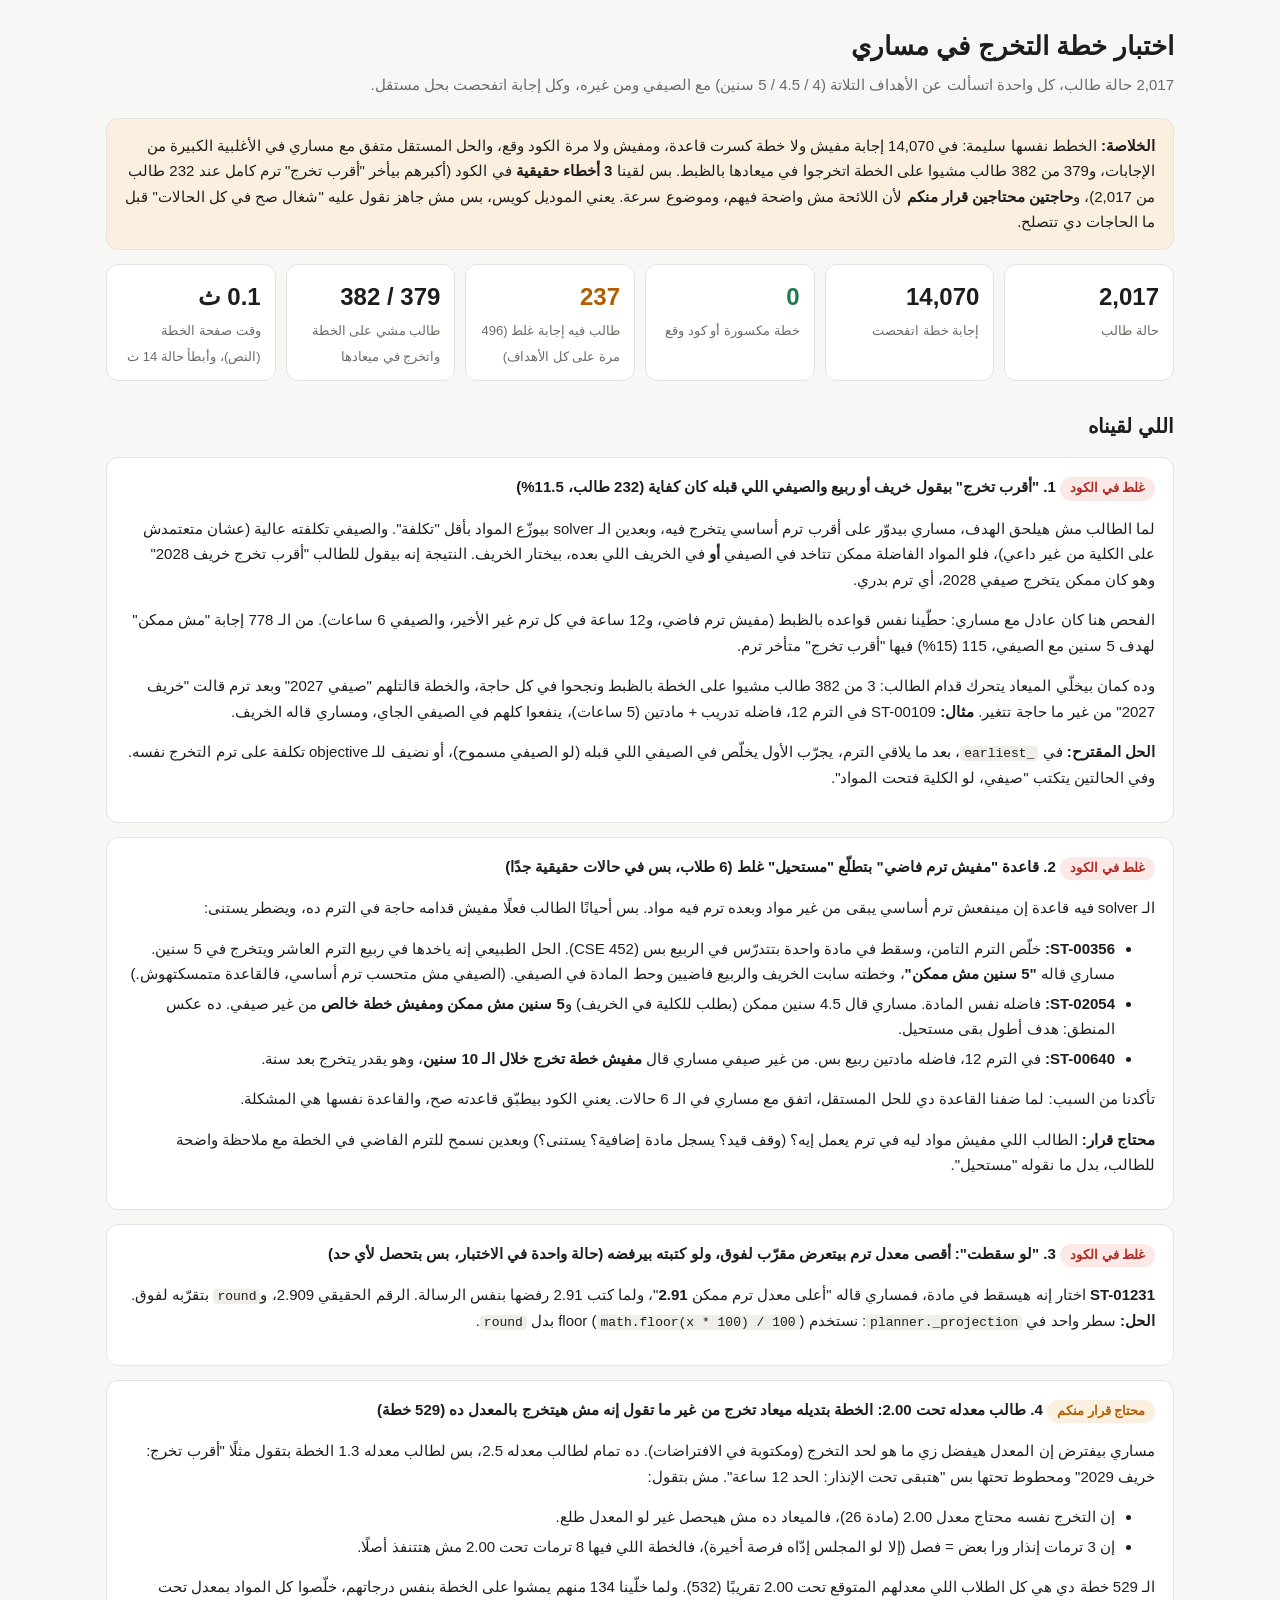
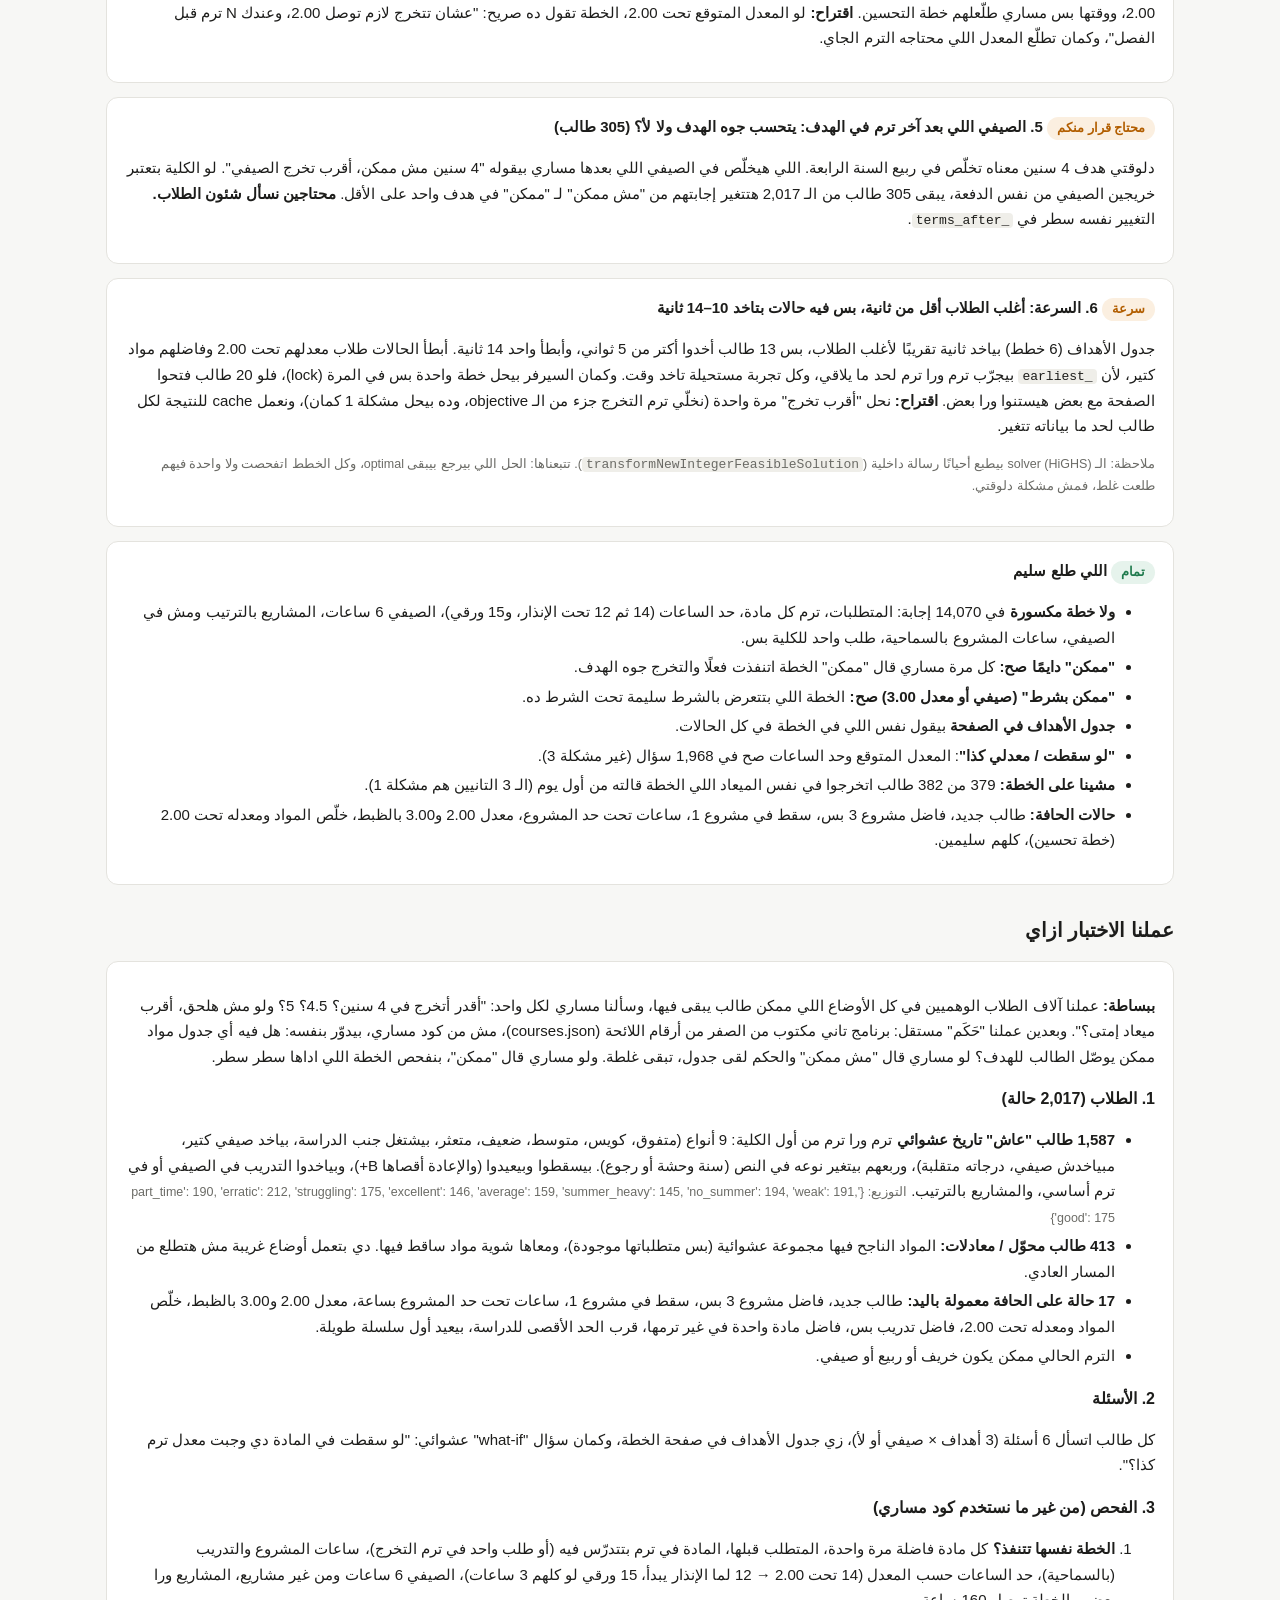
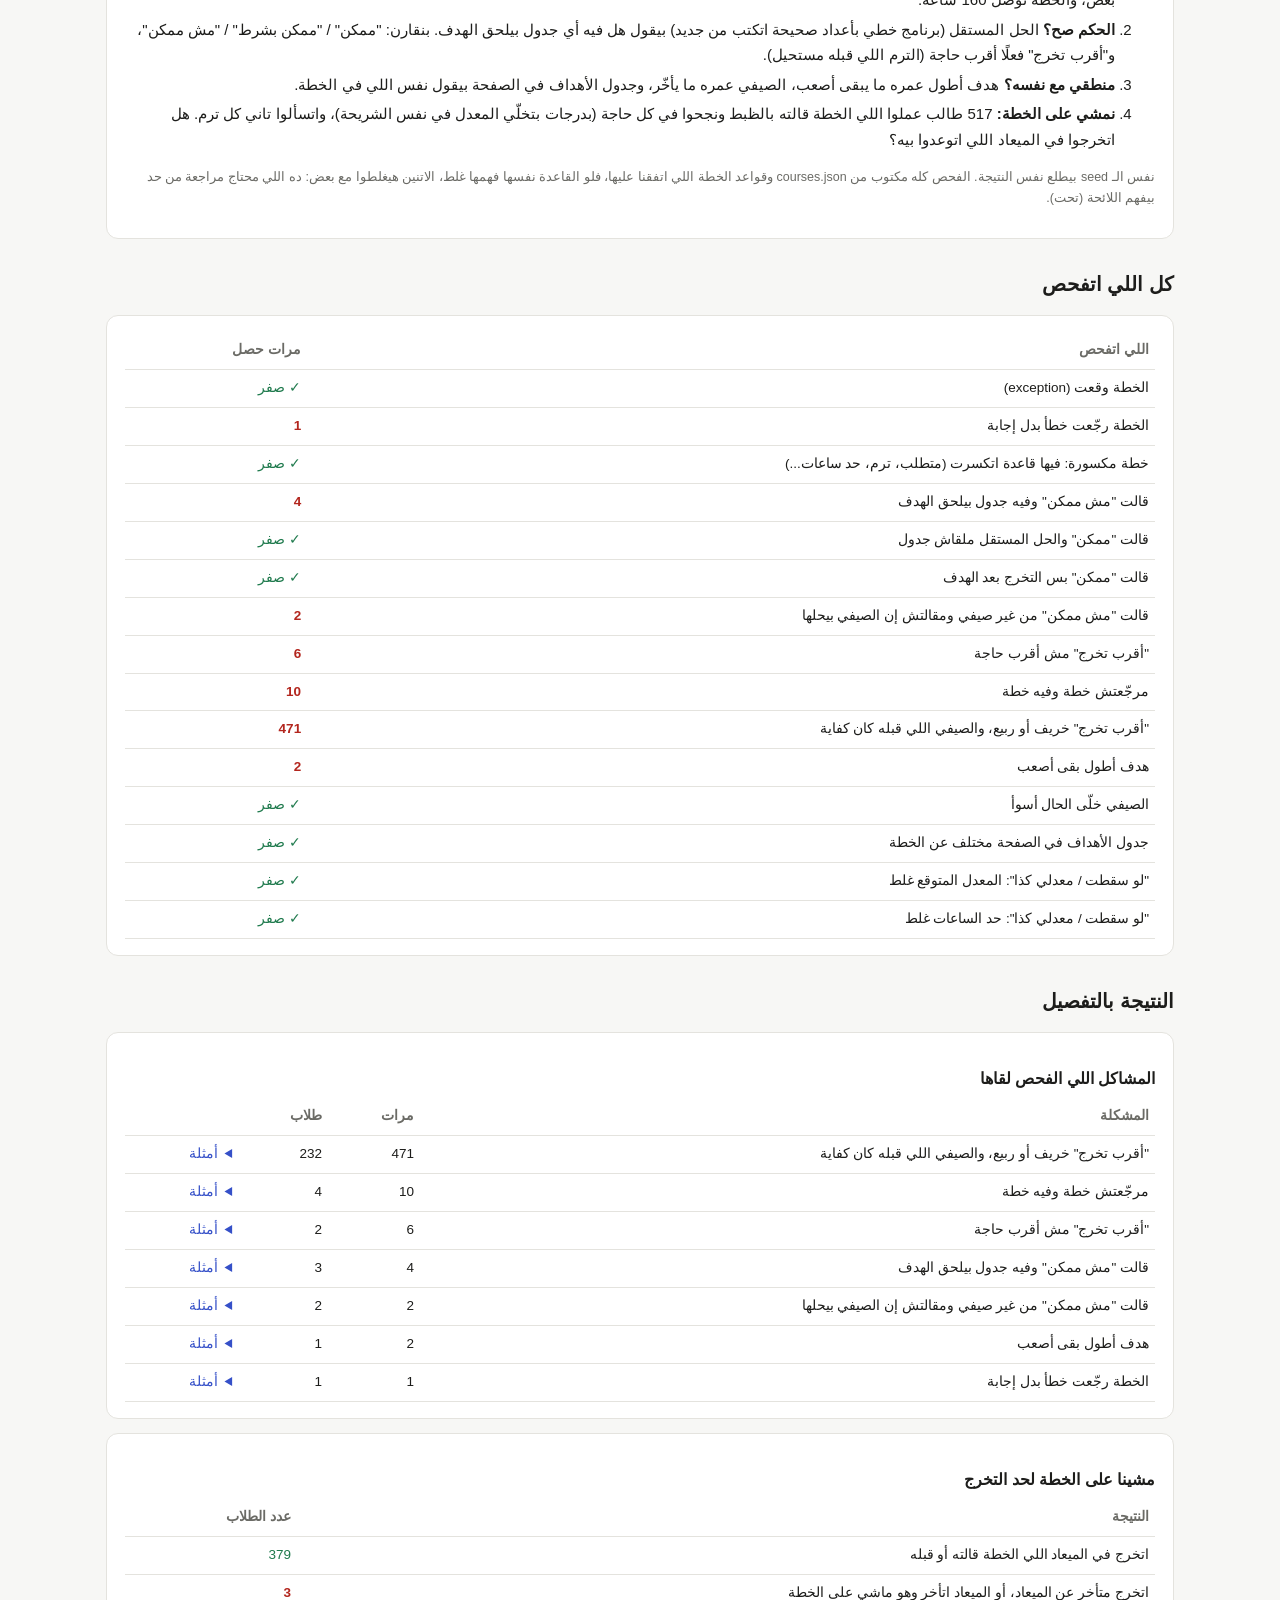
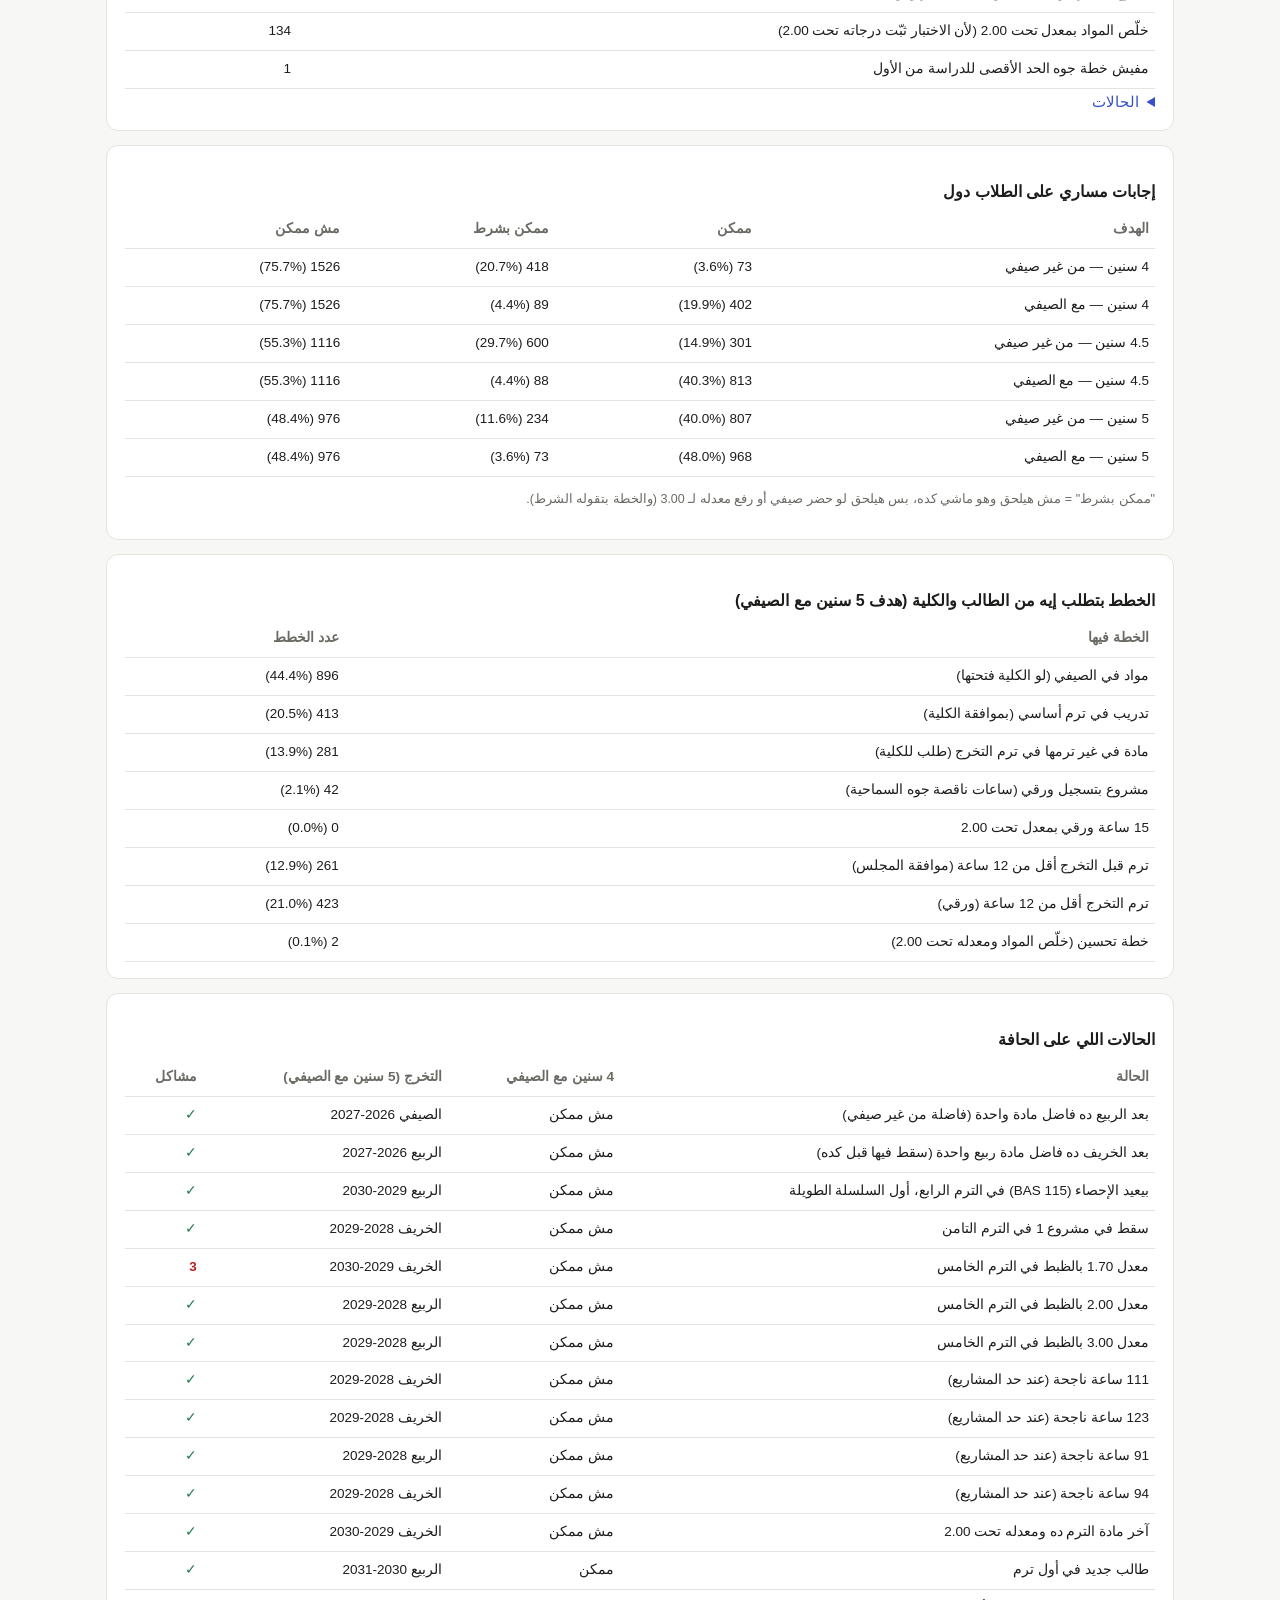
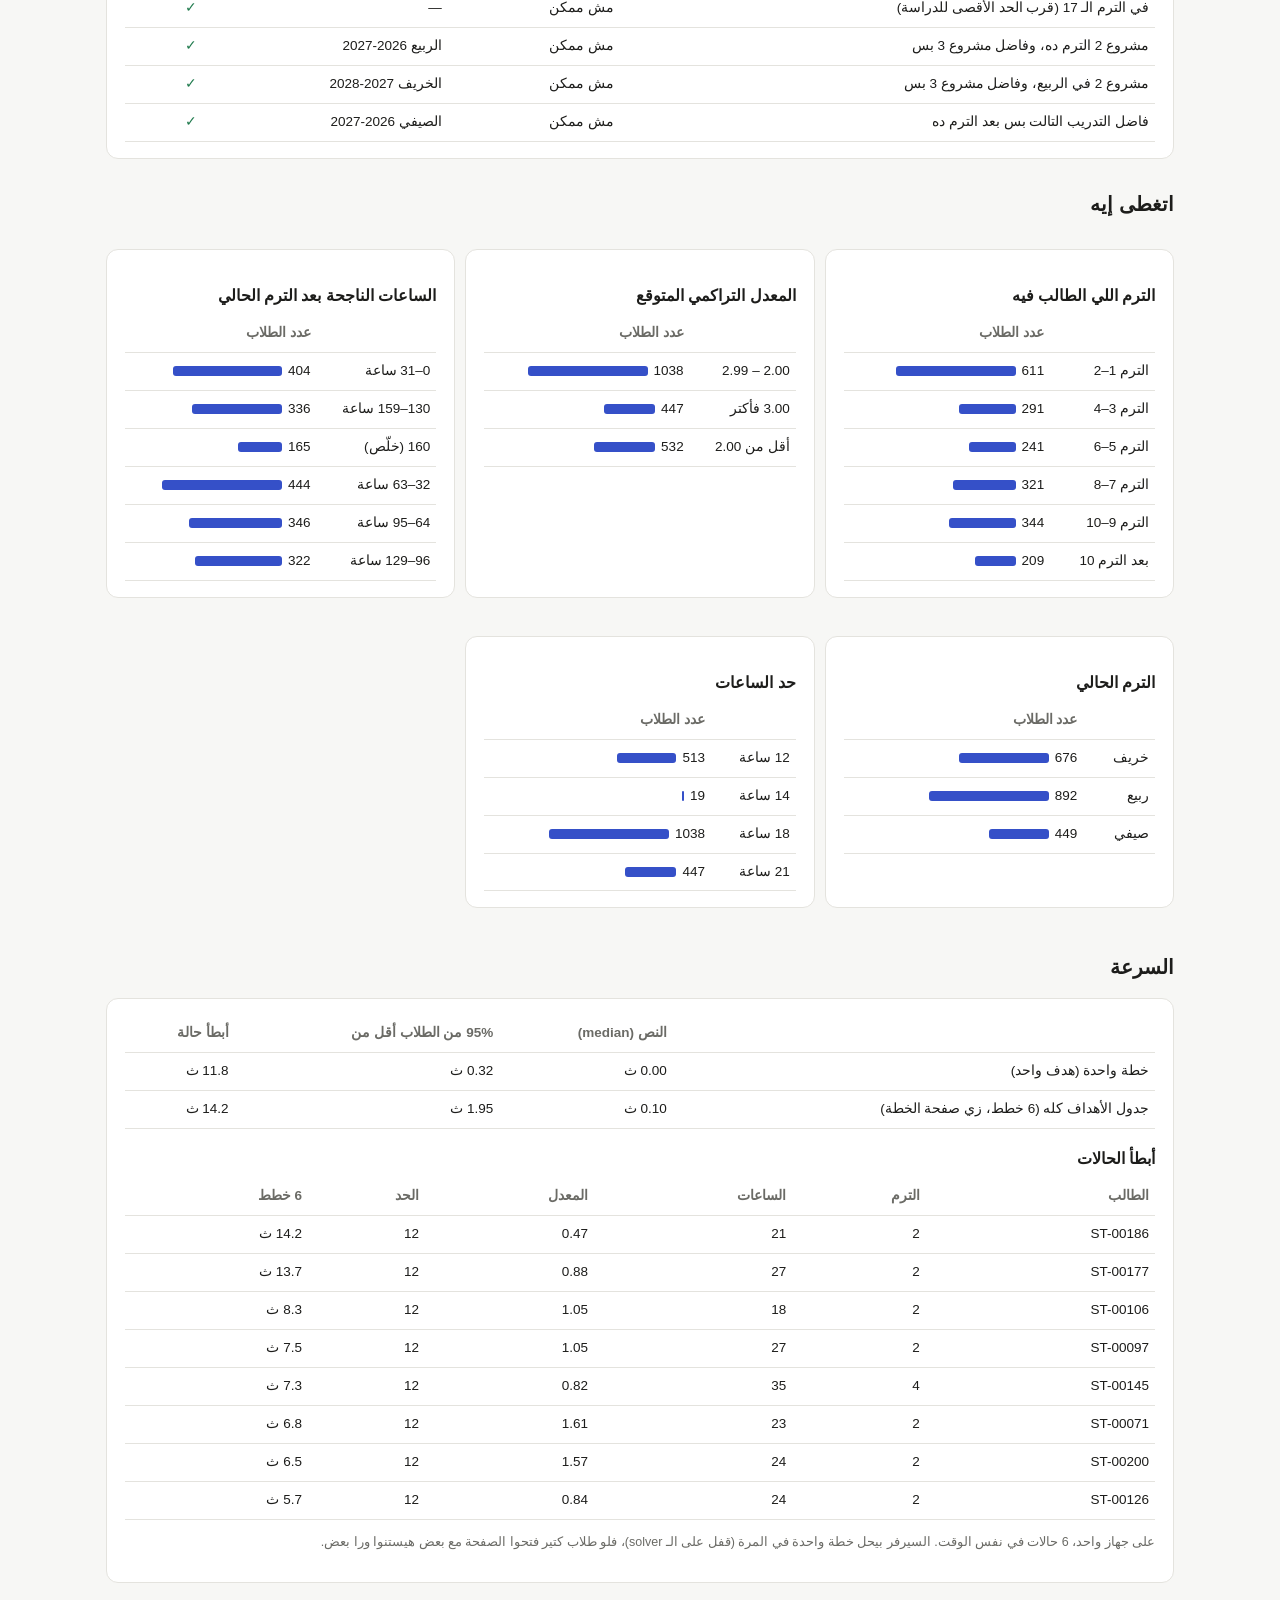
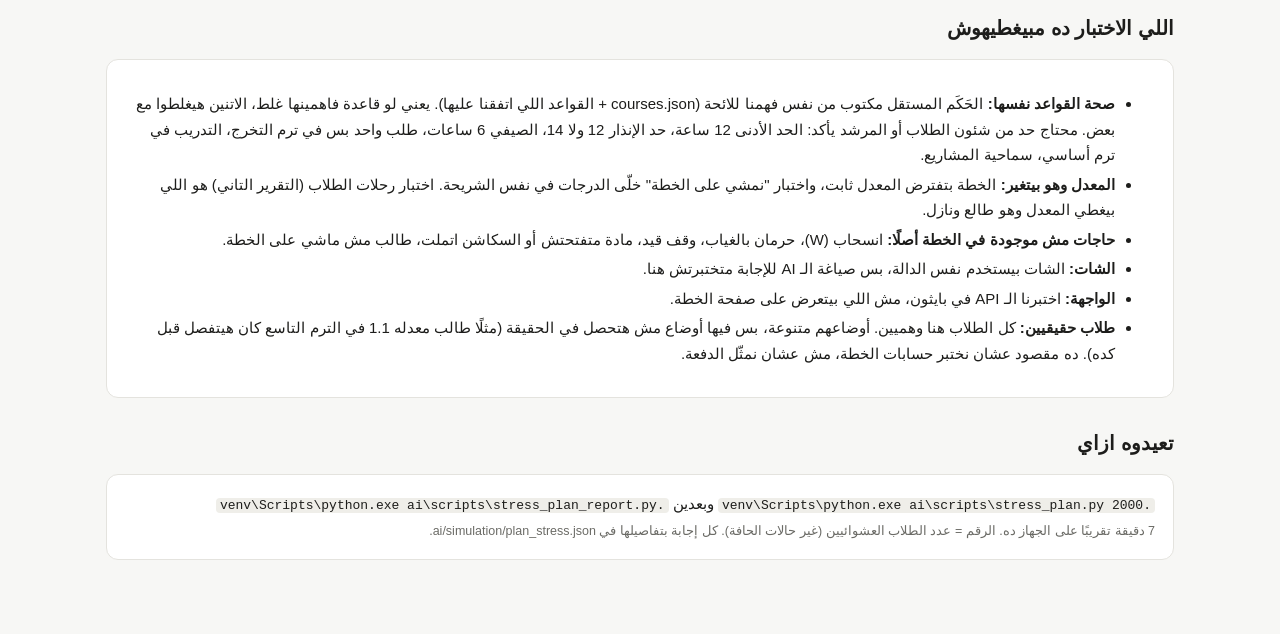
==== ai/simulation/plan_stress_report.html @ cc729da6 "Test: graduation plan on 2,017 student situations, each answer checked by an independent solver stre" ====
<!doctype html><html lang="ar" dir="rtl"><head><meta charset="utf-8">
<meta name="viewport" content="width=device-width,initial-scale=1"><title>اختبار خطة التخرج</title><style>
:root{--bg:#f7f7f5;--card:#fff;--ink:#1d1d1b;--muted:#6b6b66;--line:#e4e3de;--ok:#1f7a4d;--warn:#b25e00;--bad:#b3261e;
--chip:#efeee9;--accent:#3550c8;--okbg:#e6f3ec;--warnbg:#fbefe0;--badbg:#fbe9e7}
@media (prefers-color-scheme:dark){:root:not([data-theme="light"]){--bg:#161615;--card:#1f1f1d;--ink:#ecebe6;--muted:#a3a29b;
--line:#33332f;--ok:#5cc28d;--warn:#f0a44a;--bad:#f2867e;--chip:#2a2a27;--accent:#8ea0ff;--okbg:#1b2d23;--warnbg:#33281a;--badbg:#3a1f1d}}
:root[data-theme="dark"]{--bg:#161615;--card:#1f1f1d;--ink:#ecebe6;--muted:#a3a29b;--line:#33332f;--ok:#5cc28d;--warn:#f0a44a;
--bad:#f2867e;--chip:#2a2a27;--accent:#8ea0ff;--okbg:#1b2d23;--warnbg:#33281a;--badbg:#3a1f1d}
*{box-sizing:border-box}body{margin:0;background:var(--bg);color:var(--ink);font:15px/1.7 "Segoe UI",Tahoma,sans-serif}
main{max-width:1100px;margin:auto;padding:24px 16px 64px}h1{font-size:26px;margin:0 0 4px}h2{font-size:20px;margin:28px 0 8px}
h3{font-size:16px;margin:16px 0 6px}.sub{color:var(--muted);margin:0 0 20px}
.card{background:var(--card);border:1px solid var(--line);border-radius:12px;padding:16px 18px;margin:14px 0}
.kpis{display:grid;grid-template-columns:repeat(auto-fit,minmax(160px,1fr));gap:10px;margin:14px 0}
.kpi{background:var(--card);border:1px solid var(--line);border-radius:12px;padding:12px 14px}
.kpi b{display:block;font-size:24px;font-variant-numeric:tabular-nums}.kpi span{color:var(--muted);font-size:13px}
.verdict{border-radius:12px;padding:14px 18px;margin:14px 0;border:1px solid var(--line)}
.v-ok{background:var(--okbg)}.v-warn{background:var(--warnbg)}.v-bad{background:var(--badbg)}
.scroll{overflow-x:auto}table{border-collapse:collapse;width:100%;font-size:13.5px}
th,td{border-bottom:1px solid var(--line);padding:7px 6px;text-align:start;vertical-align:top}
th{color:var(--muted);font-weight:600;white-space:nowrap}td.n{font-variant-numeric:tabular-nums;white-space:nowrap}
.ok{color:var(--ok)}.warn{color:var(--warn)}.bad{color:var(--bad);font-weight:600}.small{font-size:12.5px;color:var(--muted)}
.tag{display:inline-block;border-radius:99px;padding:1px 10px;font-size:12.5px;font-weight:600}
.t-bug{background:var(--badbg);color:var(--bad)}.t-q{background:var(--warnbg);color:var(--warn)}.t-ok{background:var(--okbg);color:var(--ok)}
details summary{cursor:pointer;color:var(--accent)}code{background:var(--chip);border-radius:4px;padding:0 4px;font-size:13px}
ol li,ul li{margin:4px 0}.bar{display:inline-block;height:10px;border-radius:3px;background:var(--accent);vertical-align:middle;margin-inline-start:6px}
</style></head>
<body><main>
<h1>اختبار خطة التخرج في مساري</h1>
<p class="sub">2,017 حالة طالب، كل واحدة اتسألت عن الأهداف التلاتة (4 / 4.5 / 5 سنين) مع الصيفي ومن غيره، وكل إجابة اتفحصت بحل مستقل.</p>

<div class="verdict v-warn"><b>الخلاصة:</b> الخطط نفسها سليمة: في 14,070 إجابة مفيش ولا خطة كسرت قاعدة، ومفيش ولا مرة الكود وقع، والحل المستقل متفق مع مساري في الأغلبية الكبيرة من الإجابات، و379 من 382 طالب مشيوا على الخطة اتخرجوا في ميعادها بالظبط. بس لقينا <b>3 أخطاء حقيقية</b> في الكود (أكبرهم بيأخر "أقرب تخرج" ترم كامل عند 232 طالب من 2,017)، و<b>حاجتين محتاجين قرار منكم</b> لأن اللائحة مش واضحة فيهم، وموضوع سرعة. يعني الموديل كويس، بس مش جاهز نقول عليه "شغال صح في كل الحالات" قبل ما الحاجات دي تتصلح.</div>

<div class="kpis">
<div class="kpi"><b>2,017</b><span>حالة طالب</span></div>
<div class="kpi"><b>14,070</b><span>إجابة خطة اتفحصت</span></div>
<div class="kpi"><b class="ok">0</b><span>خطة مكسورة أو كود وقع</span></div>
<div class="kpi"><b class="warn">237</b><span>طالب فيه إجابة غلط (496 مرة على كل الأهداف)</span></div>
<div class="kpi"><b>379 / 382</b><span>طالب مشي على الخطة واتخرج في ميعادها</span></div>
<div class="kpi"><b>0.1 ث</b><span>وقت صفحة الخطة (النص)، وأبطأ حالة 14 ث</span></div>
</div>

<h2>اللي لقيناه</h2>
<div class='card'><span class='tag t-bug'>غلط في الكود</span> <b>1. &quot;أقرب تخرج&quot; بيقول خريف أو ربيع والصيفي اللي قبله كان كفاية (232 طالب، 11.5%)</b><div><p>لما الطالب مش هيلحق الهدف، مساري بيدوّر على أقرب ترم أساسي يتخرج فيه، وبعدين الـ solver بيوزّع المواد بأقل "تكلفة". والصيفي تكلفته عالية (عشان متعتمدش على الكلية من غير داعي)، فلو المواد الفاضلة ممكن تتاخد في الصيفي <b>أو</b> في الخريف اللي بعده، بيختار الخريف. النتيجة إنه بيقول للطالب "أقرب تخرج خريف 2028" وهو كان ممكن يتخرج صيفي 2028، أي ترم بدري.</p><p>الفحص هنا كان عادل مع مساري: حطّينا نفس قواعده بالظبط (مفيش ترم فاضي، و12 ساعة في كل ترم غير الأخير، والصيفي 6 ساعات). من الـ 778 إجابة "مش ممكن" لهدف 5 سنين مع الصيفي، 115 (15%) فيها "أقرب تخرج" متأخر ترم.</p><p>وده كمان بيخلّي الميعاد يتحرك قدام الطالب: 3 من 382 طالب مشيوا على الخطة بالظبط ونجحوا في كل حاجة، والخطة قالتلهم "صيفي 2027" وبعد ترم قالت "خريف 2027" من غير ما حاجة تتغير. <b>مثال:</b> ST-00109 في الترم 12، فاضله تدريب + مادتين (5 ساعات)، ينفعوا كلهم في الصيفي الجاي، ومساري قاله الخريف.</p><p><b>الحل المقترح:</b> في <code>_earliest</code>، بعد ما يلاقي الترم، يجرّب الأول يخلّص في الصيفي اللي قبله (لو الصيفي مسموح)، أو نضيف للـ objective تكلفة على ترم التخرج نفسه. وفي الحالتين يتكتب "صيفي، لو الكلية فتحت المواد".</p></div></div><div class='card'><span class='tag t-bug'>غلط في الكود</span> <b>2. قاعدة &quot;مفيش ترم فاضي&quot; بتطلّع &quot;مستحيل&quot; غلط (6 طلاب، بس في حالات حقيقية جدًا)</b><div><p>الـ solver فيه قاعدة إن مينفعش ترم أساسي يبقى من غير مواد وبعده ترم فيه مواد. بس أحيانًا الطالب فعلًا مفيش قدامه حاجة في الترم ده، ويضطر يستنى:</p><ul><li><b>ST-00356:</b> خلّص الترم التامن، وسقط في مادة واحدة بتتدرّس في الربيع بس (CSE 452). الحل الطبيعي إنه ياخدها في ربيع الترم العاشر ويتخرج في 5 سنين. مساري قاله <b>"5 سنين مش ممكن"</b>، وخطته سابت الخريف والربيع فاضيين وحط المادة في الصيفي. (الصيفي مش متحسب ترم أساسي، فالقاعدة متمسكتهوش.)</li><li><b>ST-02054:</b> فاضله نفس المادة. مساري قال 4.5 سنين ممكن (بطلب للكلية في الخريف) و<b>5 سنين مش ممكن ومفيش خطة خالص</b> من غير صيفي. ده عكس المنطق: هدف أطول بقى مستحيل.</li><li><b>ST-00640:</b> في الترم 12، فاضله مادتين ربيع بس. من غير صيفي مساري قال <b>مفيش خطة تخرج خلال الـ 10 سنين</b>، وهو يقدر يتخرج بعد سنة.</li></ul><p>تأكدنا من السبب: لما ضفنا القاعدة دي للحل المستقل، اتفق مع مساري في الـ 6 حالات. يعني الكود بيطبّق قاعدته صح، والقاعدة نفسها هي المشكلة.</p><p><b>محتاج قرار:</b> الطالب اللي مفيش مواد ليه في ترم يعمل إيه؟ (وقف قيد؟ يسجل مادة إضافية؟ يستنى؟) وبعدين نسمح للترم الفاضي في الخطة مع ملاحظة واضحة للطالب، بدل ما نقوله "مستحيل".</p></div></div><div class='card'><span class='tag t-bug'>غلط في الكود</span> <b>3. &quot;لو سقطت&quot;: أقصى معدل ترم بيتعرض مقرّب لفوق، ولو كتبته بيرفضه (حالة واحدة في الاختبار، بس بتحصل لأي حد)</b><div><p><b>ST-01231</b> اختار إنه هيسقط في مادة، فمساري قاله "أعلى معدل ترم ممكن <b>2.91</b>"، ولما كتب 2.91 رفضها بنفس الرسالة. الرقم الحقيقي 2.909، و<code>round</code> بتقرّبه لفوق. <b>الحل:</b> سطر واحد في <code>planner._projection</code>: نستخدم floor (<code>math.floor(x * 100) / 100</code>) بدل <code>round</code>.</p></div></div><div class='card'><span class='tag t-q'>محتاج قرار منكم</span> <b>4. طالب معدله تحت 2.00: الخطة بتديله ميعاد تخرج من غير ما تقول إنه مش هيتخرج بالمعدل ده (529 خطة)</b><div><p>مساري بيفترض إن المعدل هيفضل زي ما هو لحد التخرج (ومكتوبة في الافتراضات). ده تمام لطالب معدله 2.5، بس لطالب معدله 1.3 الخطة بتقول مثلًا "أقرب تخرج: خريف 2029" ومحطوط تحتها بس "هتبقى تحت الإنذار: الحد 12 ساعة". مش بتقول:</p><ul><li>إن التخرج نفسه محتاج معدل 2.00 (مادة 26)، فالميعاد ده مش هيحصل غير لو المعدل طلع.</li><li>إن 3 ترمات إنذار ورا بعض = فصل (إلا لو المجلس إدّاه فرصة أخيرة)، فالخطة اللي فيها 8 ترمات تحت 2.00 مش هتتنفذ أصلًا.</li></ul><p>الـ 529 خطة دي هي كل الطلاب اللي معدلهم المتوقع تحت 2.00 تقريبًا (532). ولما خلّينا 134 منهم يمشوا على الخطة بنفس درجاتهم، خلّصوا كل المواد بمعدل تحت 2.00، ووقتها بس مساري طلّعلهم خطة التحسين. <b>اقتراح:</b> لو المعدل المتوقع تحت 2.00، الخطة تقول ده صريح: "عشان تتخرج لازم توصل 2.00، وعندك N ترم قبل الفصل"، وكمان تطلّع المعدل اللي محتاجه الترم الجاي.</p></div></div><div class='card'><span class='tag t-q'>محتاج قرار منكم</span> <b>5. الصيفي اللي بعد آخر ترم في الهدف: يتحسب جوه الهدف ولا لأ؟ (305 طالب)</b><div><p>دلوقتي هدف 4 سنين معناه تخلّص في ربيع السنة الرابعة. اللي هيخلّص في الصيفي اللي بعدها مساري بيقوله "4 سنين مش ممكن، أقرب تخرج الصيفي". لو الكلية بتعتبر خريجين الصيفي من نفس الدفعة، يبقى 305 طالب من الـ 2,017 هتتغير إجابتهم من "مش ممكن" لـ "ممكن" في هدف واحد على الأقل. <b>محتاجين نسأل شئون الطلاب.</b> التغيير نفسه سطر في <code>_terms_after</code>.</p></div></div><div class='card'><span class='tag t-q'>سرعة</span> <b>6. السرعة: أغلب الطلاب أقل من ثانية، بس فيه حالات بتاخد 10–14 ثانية</b><div><p>جدول الأهداف (6 خطط) بياخد ثانية تقريبًا لأغلب الطلاب، بس 13 طالب أخدوا أكتر من 5 ثواني، وأبطأ واحد 14 ثانية. أبطأ الحالات طلاب معدلهم تحت 2.00 وفاضلهم مواد كتير، لأن <code>_earliest</code> بيجرّب ترم ورا ترم لحد ما يلاقي، وكل تجربة مستحيلة تاخد وقت. وكمان السيرفر بيحل خطة واحدة بس في المرة (lock)، فلو 20 طالب فتحوا الصفحة مع بعض هيستنوا ورا بعض. <b>اقتراح:</b> نحل "أقرب تخرج" مرة واحدة (نخلّي ترم التخرج جزء من الـ objective، وده بيحل مشكلة 1 كمان)، ونعمل cache للنتيجة لكل طالب لحد ما بياناته تتغير.</p><p class='small'>ملاحظة: الـ solver (HiGHS) بيطبع أحيانًا رسالة داخلية (<code>transformNewIntegerFeasibleSolution</code>). تتبعناها: الحل اللي بيرجع بيبقى optimal، وكل الخطط اتفحصت ولا واحدة فيهم طلعت غلط، فمش مشكلة دلوقتي.</p></div></div><div class='card'><span class='tag t-ok'>تمام</span> <b>اللي طلع سليم</b><div><ul><li><b>ولا خطة مكسورة</b> في 14,070 إجابة: المتطلبات، ترم كل مادة، حد الساعات (14 ثم 12 تحت الإنذار، و15 ورقي)، الصيفي 6 ساعات، المشاريع بالترتيب ومش في الصيفي، ساعات المشروع بالسماحية، طلب واحد للكلية بس.</li><li><b>"ممكن" دايمًا صح:</b> كل مرة مساري قال "ممكن" الخطة اتنفذت فعلًا والتخرج جوه الهدف.</li><li><b>"ممكن بشرط" (صيفي أو معدل 3.00) صح:</b> الخطة اللي بتتعرض بالشرط سليمة تحت الشرط ده.</li><li><b>جدول الأهداف في الصفحة</b> بيقول نفس اللي في الخطة في كل الحالات.</li><li><b>"لو سقطت / معدلي كذا"</b>: المعدل المتوقع وحد الساعات صح في 1,968 سؤال (غير مشكلة 3).</li><li><b>مشينا على الخطة:</b> 379 من 382 طالب اتخرجوا في نفس الميعاد اللي الخطة قالته من أول يوم (الـ 3 التانيين هم مشكلة 1).</li><li><b>حالات الحافة:</b> طالب جديد، فاضل مشروع 3 بس، سقط في مشروع 1، ساعات تحت حد المشروع، معدل 2.00 و3.00 بالظبط، خلّص المواد ومعدله تحت 2.00 (خطة تحسين)، كلهم سليمين.</li></ul></div></div>

<h2>عملنا الاختبار ازاي</h2>
<div class="card">
<p><b>ببساطة:</b> عملنا آلاف الطلاب الوهميين في كل الأوضاع اللي ممكن طالب يبقى فيها، وسألنا مساري لكل واحد: "أقدر أتخرج في 4 سنين؟ 4.5؟ 5؟ ولو مش هلحق، أقرب ميعاد إمتى؟".
وبعدين عملنا "حَكَم" مستقل: برنامج تاني مكتوب من الصفر من أرقام اللائحة (courses.json)، مش من كود مساري، بيدوّر بنفسه: هل فيه أي جدول مواد ممكن يوصّل الطالب للهدف؟
لو مساري قال "مش ممكن" والحكم لقى جدول، تبقى غلطة. ولو مساري قال "ممكن"، بنفحص الخطة اللي اداها سطر سطر.</p>
<h3>1. الطلاب (2,017 حالة)</h3>
<ul>
<li><b>1,587 طالب "عاش" تاريخ عشوائي</b> ترم ورا ترم من أول الكلية: 9 أنواع (متفوق، كويس، متوسط، ضعيف، متعثر، بيشتغل جنب الدراسة،
بياخد صيفي كتير، مبياخدش صيفي، درجاته متقلبة)، وربعهم بيتغير نوعه في النص (سنة وحشة أو رجوع). بيسقطوا وبيعيدوا (والإعادة أقصاها B+)، وبياخدوا التدريب في الصيفي أو في ترم أساسي، والمشاريع بالترتيب.
<span class="small">التوزيع: {&#x27;part_time&#x27;: 190, &#x27;erratic&#x27;: 212, &#x27;struggling&#x27;: 175, &#x27;excellent&#x27;: 146, &#x27;average&#x27;: 159, &#x27;summer_heavy&#x27;: 145, &#x27;no_summer&#x27;: 194, &#x27;weak&#x27;: 191, &#x27;good&#x27;: 175}</span></li>
<li><b>413 طالب محوّل / معادلات:</b> المواد الناجح فيها مجموعة عشوائية (بس متطلباتها موجودة)، ومعاها شوية مواد ساقط فيها. دي بتعمل أوضاع غريبة مش هتطلع من المسار العادي.</li>
<li><b>17 حالة على الحافة معمولة باليد:</b> طالب جديد، فاضل مشروع 3 بس، سقط في مشروع 1، ساعات تحت حد المشروع بساعة، معدل 2.00 و3.00 بالظبط، خلّص المواد ومعدله تحت 2.00، فاضل تدريب بس، فاضل مادة واحدة في غير ترمها، قرب الحد الأقصى للدراسة، بيعيد أول سلسلة طويلة.</li>
<li>الترم الحالي ممكن يكون خريف أو ربيع أو صيفي.</li>
</ul>
<h3>2. الأسئلة</h3>
<p>كل طالب اتسأل 6 أسئلة (3 أهداف × صيفي أو لأ)، زي جدول الأهداف في صفحة الخطة، وكمان سؤال "what-if" عشوائي: "لو سقطت في المادة دي وجبت معدل ترم كذا؟".</p>
<h3>3. الفحص (من غير ما نستخدم كود مساري)</h3>
<ol>
<li><b>الخطة نفسها تتنفذ؟</b> كل مادة فاضلة مرة واحدة، المتطلب قبلها، المادة في ترم بتتدرّس فيه (أو طلب واحد في ترم التخرج)، ساعات المشروع والتدريب (بالسماحية)، حد الساعات حسب المعدل
(14 تحت 2.00 → 12 لما الإنذار يبدأ، 15 ورقي لو كلهم 3 ساعات)، الصيفي 6 ساعات ومن غير مشاريع، المشاريع ورا بعض، والخطة توصل 160 ساعة.</li>
<li><b>الحكم صح؟</b> الحل المستقل (برنامج خطي بأعداد صحيحة اتكتب من جديد) بيقول هل فيه أي جدول بيلحق الهدف. بنقارن: "ممكن" / "ممكن بشرط" / "مش ممكن"، و"أقرب تخرج" فعلًا أقرب حاجة (الترم اللي قبله مستحيل).</li>
<li><b>منطقي مع نفسه؟</b> هدف أطول عمره ما يبقى أصعب، الصيفي عمره ما يأخّر، وجدول الأهداف في الصفحة بيقول نفس اللي في الخطة.</li>
<li><b>نمشي على الخطة:</b> 517 طالب عملوا اللي الخطة قالته بالظبط ونجحوا في كل حاجة (بدرجات بتخلّي المعدل في نفس الشريحة)، واتسألوا تاني كل ترم. هل اتخرجوا في الميعاد اللي اتوعدوا بيه؟</li>
</ol>
<p class="small">نفس الـ seed بيطلع نفس النتيجة. الفحص كله مكتوب من courses.json وقواعد الخطة اللي اتفقنا عليها، فلو القاعدة نفسها فهمها غلط، الاتنين هيغلطوا مع بعض: ده اللي محتاج مراجعة من حد بيفهم اللائحة (تحت).</p>
</div>

<h2>كل اللي اتفحص</h2>
<div class="card"><div class='scroll'><table><tr><th>اللي اتفحص</th><th>مرات حصل</th></tr><tr><td class=''>الخطة وقعت (exception)</td><td class='n'><span class='ok'>✓ صفر</span></td></tr><tr><td class=''>الخطة رجّعت خطأ بدل إجابة</td><td class='n'><span class='bad'>1</span></td></tr><tr><td class=''>خطة مكسورة: فيها قاعدة اتكسرت (متطلب، ترم، حد ساعات...)</td><td class='n'><span class='ok'>✓ صفر</span></td></tr><tr><td class=''>قالت &quot;مش ممكن&quot; وفيه جدول بيلحق الهدف</td><td class='n'><span class='bad'>4</span></td></tr><tr><td class=''>قالت &quot;ممكن&quot; والحل المستقل ملقاش جدول</td><td class='n'><span class='ok'>✓ صفر</span></td></tr><tr><td class=''>قالت &quot;ممكن&quot; بس التخرج بعد الهدف</td><td class='n'><span class='ok'>✓ صفر</span></td></tr><tr><td class=''>قالت &quot;مش ممكن&quot; من غير صيفي ومقالتش إن الصيفي بيحلها</td><td class='n'><span class='bad'>2</span></td></tr><tr><td class=''>&quot;أقرب تخرج&quot; مش أقرب حاجة</td><td class='n'><span class='bad'>6</span></td></tr><tr><td class=''>مرجّعتش خطة وفيه خطة</td><td class='n'><span class='bad'>10</span></td></tr><tr><td class=''>&quot;أقرب تخرج&quot; خريف أو ربيع، والصيفي اللي قبله كان كفاية</td><td class='n'><span class='bad'>471</span></td></tr><tr><td class=''>هدف أطول بقى أصعب</td><td class='n'><span class='bad'>2</span></td></tr><tr><td class=''>الصيفي خلّى الحال أسوأ</td><td class='n'><span class='ok'>✓ صفر</span></td></tr><tr><td class=''>جدول الأهداف في الصفحة مختلف عن الخطة</td><td class='n'><span class='ok'>✓ صفر</span></td></tr><tr><td class=''>&quot;لو سقطت / معدلي كذا&quot;: المعدل المتوقع غلط</td><td class='n'><span class='ok'>✓ صفر</span></td></tr><tr><td class=''>&quot;لو سقطت / معدلي كذا&quot;: حد الساعات غلط</td><td class='n'><span class='ok'>✓ صفر</span></td></tr></table></div></div>

<h2>النتيجة بالتفصيل</h2>
<div class="card"><h3>المشاكل اللي الفحص لقاها</h3><div class='scroll'><table><tr><th>المشكلة</th><th>مرات</th><th>طلاب</th><th></th></tr><tr><td class=''>&quot;أقرب تخرج&quot; خريف أو ربيع، والصيفي اللي قبله كان كفاية</td><td class='n'>471</td><td class='n'>232</td><td class='n'><details><summary>أمثلة</summary>EDGE-g1.70: قال أقرب تخرج الخريف 2029-2030 (4 سنين) وينفع يتخرج في الصيفي اللي قبله<br>EDGE-g1.70: قال أقرب تخرج الخريف 2029-2030 (4.5 سنين) وينفع يتخرج في الصيفي اللي قبله<br>EDGE-g1.70: قال أقرب تخرج الخريف 2029-2030 (5 سنين) وينفع يتخرج في الصيفي اللي قبله<br>ST-00012: قال أقرب تخرج الخريف 2027-2028 (4 سنين) وينفع يتخرج في الصيفي اللي قبله<br>ST-00025: قال أقرب تخرج الخريف 2029-2030 (4 سنين) وينفع يتخرج في الصيفي اللي قبله</details></td></tr><tr><td class=''>مرجّعتش خطة وفيه خطة</td><td class='n'>10</td><td class='n'>4</td><td class='n'><details><summary>أمثلة</summary>ST-00640: مرجّعش أي خطة (4 سنين) وفيه خطة جوه الحد الأقصى<br>ST-00640: مرجّعش أي خطة (4.5 سنين) وفيه خطة جوه الحد الأقصى<br>ST-00640: مرجّعش أي خطة (5 سنين) وفيه خطة جوه الحد الأقصى<br>ST-00865: مرجّعش أي خطة (4 سنين) وفيه خطة جوه الحد الأقصى<br>ST-00865: مرجّعش أي خطة (4.5 سنين) وفيه خطة جوه الحد الأقصى</details></td></tr><tr><td class=''>&quot;أقرب تخرج&quot; مش أقرب حاجة</td><td class='n'>6</td><td class='n'>2</td><td class='n'><details><summary>أمثلة</summary>ST-00865: قال أقرب تخرج الترم 14 (4 سنين، صيفي True) وينفع الترم 13<br>ST-00865: قال أقرب تخرج الترم 14 (4.5 سنين، صيفي True) وينفع الترم 13<br>ST-00865: قال أقرب تخرج الترم 14 (5 سنين، صيفي True) وينفع الترم 13<br>ST-01295: قال أقرب تخرج الترم 15 (4 سنين، صيفي True) وينفع الترم 14<br>ST-01295: قال أقرب تخرج الترم 15 (4.5 سنين، صيفي True) وينفع الترم 14</details></td></tr><tr><td class=''>قالت &quot;مش ممكن&quot; وفيه جدول بيلحق الهدف</td><td class='n'>4</td><td class='n'>3</td><td class='n'><details><summary>أمثلة</summary>ST-00356: what-if (5 سنين، صيفي True): مساري قال impossible والحل المستقل لقى جدول<br>ST-00865: قال مش ممكن في 5 سنين (صيفي أيوه) وفيه جدول بيلحق<br>ST-02054: قال مش ممكن في 5 سنين (صيفي لأ) وفيه جدول بيلحق<br>ST-02054: قال مش ممكن في 5 سنين (صيفي أيوه) وفيه جدول بيلحق</details></td></tr><tr><td class=''>قالت &quot;مش ممكن&quot; من غير صيفي ومقالتش إن الصيفي بيحلها</td><td class='n'>2</td><td class='n'>2</td><td class='n'><details><summary>أمثلة</summary>ST-00865: قال مش ممكن في 5 سنين من غير صيفي، ومقالش إن الصيفي بيحلها<br>ST-02054: قال مش ممكن في 5 سنين من غير صيفي، ومقالش إن الصيفي بيحلها</details></td></tr><tr><td class=''>هدف أطول بقى أصعب</td><td class='n'>2</td><td class='n'>1</td><td class='n'><details><summary>أمثلة</summary>ST-02054: ممكن في 4.5 سنين ومش ممكن في 5 سنين (صيفي 0)<br>ST-02054: ممكن في 4.5 سنين ومش ممكن في 5 سنين (صيفي 1)</details></td></tr><tr><td class=''>الخطة رجّعت خطأ بدل إجابة</td><td class='n'>1</td><td class='n'>1</td><td class='n'><details><summary>أمثلة</summary>ST-01231: what-if رجّع خطأ: مع المواد اللي اخترت إنك تسقط فيها، أعلى معدل ترم ممكن 2.91.</details></td></tr></table></div></div>
<div class="card"><h3>مشينا على الخطة لحد التخرج</h3><div class='scroll'><table><tr><th>النتيجة</th><th>عدد الطلاب</th></tr><tr><td class=''>اتخرج في الميعاد اللي الخطة قالته أو قبله</td><td class='n'><span class='ok'>379</span></td></tr><tr><td class=''>اتخرج متأخر عن الميعاد، أو الميعاد اتأخر وهو ماشي على الخطة</td><td class='n'><span class='bad'>3</span></td></tr><tr><td class=''>خلّص المواد بمعدل تحت 2.00 (لأن الاختبار ثبّت درجاته تحت 2.00)</td><td class='n'>134</td></tr><tr><td class=''>مفيش خطة جوه الحد الأقصى للدراسة من الأول</td><td class='n'>1</td></tr></table></div><details><summary>الحالات</summary>الوعد اتأخر من الصيفي 2026-2027 لـ الخريف 2027-2028 وهو ماشي على الخطة بالظبط ونجح في كل حاجة<br>الوعد اتأخر من الصيفي 2026-2027 لـ الخريف 2027-2028 وهو ماشي على الخطة بالظبط ونجح في كل حاجة<br>الوعد اتأخر من الصيفي 2026-2027 لـ الخريف 2027-2028 وهو ماشي على الخطة بالظبط ونجح في كل حاجة</details></div>
<div class="card"><h3>إجابات مساري على الطلاب دول</h3><div class='scroll'><table><tr><th>الهدف</th><th>ممكن</th><th>ممكن بشرط</th><th>مش ممكن</th></tr><tr><td class=''>4 سنين — من غير صيفي</td><td class='n'>73 (3.6%)</td><td class='n'>418 (20.7%)</td><td class='n'>1526 (75.7%)</td></tr><tr><td class=''>4 سنين — مع الصيفي</td><td class='n'>402 (19.9%)</td><td class='n'>89 (4.4%)</td><td class='n'>1526 (75.7%)</td></tr><tr><td class=''>4.5 سنين — من غير صيفي</td><td class='n'>301 (14.9%)</td><td class='n'>600 (29.7%)</td><td class='n'>1116 (55.3%)</td></tr><tr><td class=''>4.5 سنين — مع الصيفي</td><td class='n'>813 (40.3%)</td><td class='n'>88 (4.4%)</td><td class='n'>1116 (55.3%)</td></tr><tr><td class=''>5 سنين — من غير صيفي</td><td class='n'>807 (40.0%)</td><td class='n'>234 (11.6%)</td><td class='n'>976 (48.4%)</td></tr><tr><td class=''>5 سنين — مع الصيفي</td><td class='n'>968 (48.0%)</td><td class='n'>73 (3.6%)</td><td class='n'>976 (48.4%)</td></tr></table></div>
<p class="small">"ممكن بشرط" = مش هيلحق وهو ماشي كده، بس هيلحق لو حضر صيفي أو رفع معدله لـ 3.00 (والخطة بتقوله الشرط).</p></div>
<div class="card"><h3>الخطط بتطلب إيه من الطالب والكلية (هدف 5 سنين مع الصيفي)</h3><div class='scroll'><table><tr><th>الخطة فيها</th><th>عدد الخطط</th></tr><tr><td class=''>مواد في الصيفي (لو الكلية فتحتها)</td><td class='n'>896 (44.4%)</td></tr><tr><td class=''>تدريب في ترم أساسي (بموافقة الكلية)</td><td class='n'>413 (20.5%)</td></tr><tr><td class=''>مادة في غير ترمها في ترم التخرج (طلب للكلية)</td><td class='n'>281 (13.9%)</td></tr><tr><td class=''>مشروع بتسجيل ورقي (ساعات ناقصة جوه السماحية)</td><td class='n'>42 (2.1%)</td></tr><tr><td class=''>15 ساعة ورقي بمعدل تحت 2.00</td><td class='n'>0 (0.0%)</td></tr><tr><td class=''>ترم قبل التخرج أقل من 12 ساعة (موافقة المجلس)</td><td class='n'>261 (12.9%)</td></tr><tr><td class=''>ترم التخرج أقل من 12 ساعة (ورقي)</td><td class='n'>423 (21.0%)</td></tr><tr><td class=''>خطة تحسين (خلّص المواد ومعدله تحت 2.00)</td><td class='n'>2 (0.1%)</td></tr></table></div></div>
<div class="card"><h3>الحالات اللي على الحافة</h3><div class='scroll'><table><tr><th>الحالة</th><th>4 سنين مع الصيفي</th><th>التخرج (5 سنين مع الصيفي)</th><th>مشاكل</th></tr><tr><td class=''>بعد الربيع ده فاضل مادة واحدة (فاضلة من غير صيفي)</td><td class=''>مش ممكن</td><td class=''>الصيفي 2026-2027</td><td class=''><span class='ok'>✓</span></td></tr><tr><td class=''>بعد الخريف ده فاضل مادة ربيع واحدة (سقط فيها قبل كده)</td><td class=''>مش ممكن</td><td class=''>الربيع 2026-2027</td><td class=''><span class='ok'>✓</span></td></tr><tr><td class=''>بيعيد الإحصاء (BAS 115) في الترم الرابع، أول السلسلة الطويلة</td><td class=''>مش ممكن</td><td class=''>الربيع 2029-2030</td><td class=''><span class='ok'>✓</span></td></tr><tr><td class=''>سقط في مشروع 1 في الترم التامن</td><td class=''>مش ممكن</td><td class=''>الخريف 2028-2029</td><td class=''><span class='ok'>✓</span></td></tr><tr><td class=''>معدل 1.70 بالظبط في الترم الخامس</td><td class=''>مش ممكن</td><td class=''>الخريف 2029-2030</td><td class=''><span class='bad'>3</span></td></tr><tr><td class=''>معدل 2.00 بالظبط في الترم الخامس</td><td class=''>مش ممكن</td><td class=''>الربيع 2028-2029</td><td class=''><span class='ok'>✓</span></td></tr><tr><td class=''>معدل 3.00 بالظبط في الترم الخامس</td><td class=''>مش ممكن</td><td class=''>الربيع 2028-2029</td><td class=''><span class='ok'>✓</span></td></tr><tr><td class=''>111 ساعة ناجحة (عند حد المشاريع)</td><td class=''>مش ممكن</td><td class=''>الخريف 2028-2029</td><td class=''><span class='ok'>✓</span></td></tr><tr><td class=''>123 ساعة ناجحة (عند حد المشاريع)</td><td class=''>مش ممكن</td><td class=''>الخريف 2028-2029</td><td class=''><span class='ok'>✓</span></td></tr><tr><td class=''>91 ساعة ناجحة (عند حد المشاريع)</td><td class=''>مش ممكن</td><td class=''>الربيع 2028-2029</td><td class=''><span class='ok'>✓</span></td></tr><tr><td class=''>94 ساعة ناجحة (عند حد المشاريع)</td><td class=''>مش ممكن</td><td class=''>الخريف 2028-2029</td><td class=''><span class='ok'>✓</span></td></tr><tr><td class=''>آخر مادة الترم ده ومعدله تحت 2.00</td><td class=''>مش ممكن</td><td class=''>الخريف 2029-2030</td><td class=''><span class='ok'>✓</span></td></tr><tr><td class=''>طالب جديد في أول ترم</td><td class=''>ممكن</td><td class=''>الربيع 2030-2031</td><td class=''><span class='ok'>✓</span></td></tr><tr><td class=''>في الترم الـ 17 (قرب الحد الأقصى للدراسة)</td><td class=''>مش ممكن</td><td class=''>—</td><td class=''><span class='ok'>✓</span></td></tr><tr><td class=''>مشروع 2 الترم ده، وفاضل مشروع 3 بس</td><td class=''>مش ممكن</td><td class=''>الربيع 2026-2027</td><td class=''><span class='ok'>✓</span></td></tr><tr><td class=''>مشروع 2 في الربيع، وفاضل مشروع 3 بس</td><td class=''>مش ممكن</td><td class=''>الخريف 2027-2028</td><td class=''><span class='ok'>✓</span></td></tr><tr><td class=''>فاضل التدريب التالت بس بعد الترم ده</td><td class=''>مش ممكن</td><td class=''>الصيفي 2026-2027</td><td class=''><span class='ok'>✓</span></td></tr></table></div></div>

<h2>اتغطى إيه</h2>
<div class='kpis' style='grid-template-columns:repeat(auto-fit,minmax(300px,1fr))'><div class='card'><h3>الترم اللي الطالب فيه</h3><div class='scroll'><table><tr><th></th><th>عدد الطلاب</th></tr><tr><td class=''>الترم 1–2</td><td class='n'>611<span class='bar' style='width:120px'></span></td></tr><tr><td class=''>الترم 3–4</td><td class='n'>291<span class='bar' style='width:57px'></span></td></tr><tr><td class=''>الترم 5–6</td><td class='n'>241<span class='bar' style='width:47px'></span></td></tr><tr><td class=''>الترم 7–8</td><td class='n'>321<span class='bar' style='width:63px'></span></td></tr><tr><td class=''>الترم 9–10</td><td class='n'>344<span class='bar' style='width:67px'></span></td></tr><tr><td class=''>بعد الترم 10</td><td class='n'>209<span class='bar' style='width:41px'></span></td></tr></table></div></div><div class='card'><h3>المعدل التراكمي المتوقع</h3><div class='scroll'><table><tr><th></th><th>عدد الطلاب</th></tr><tr><td class=''>2.00 – 2.99</td><td class='n'>1038<span class='bar' style='width:120px'></span></td></tr><tr><td class=''>3.00 فأكتر</td><td class='n'>447<span class='bar' style='width:51px'></span></td></tr><tr><td class=''>أقل من 2.00</td><td class='n'>532<span class='bar' style='width:61px'></span></td></tr></table></div></div><div class='card'><h3>الساعات الناجحة بعد الترم الحالي</h3><div class='scroll'><table><tr><th></th><th>عدد الطلاب</th></tr><tr><td class=''>0–31 ساعة</td><td class='n'>404<span class='bar' style='width:109px'></span></td></tr><tr><td class=''>130–159 ساعة</td><td class='n'>336<span class='bar' style='width:90px'></span></td></tr><tr><td class=''>160 (خلّص)</td><td class='n'>165<span class='bar' style='width:44px'></span></td></tr><tr><td class=''>32–63 ساعة</td><td class='n'>444<span class='bar' style='width:120px'></span></td></tr><tr><td class=''>64–95 ساعة</td><td class='n'>346<span class='bar' style='width:93px'></span></td></tr><tr><td class=''>96–129 ساعة</td><td class='n'>322<span class='bar' style='width:87px'></span></td></tr></table></div></div><div class='card'><h3>الترم الحالي</h3><div class='scroll'><table><tr><th></th><th>عدد الطلاب</th></tr><tr><td class=''>خريف</td><td class='n'>676<span class='bar' style='width:90px'></span></td></tr><tr><td class=''>ربيع</td><td class='n'>892<span class='bar' style='width:120px'></span></td></tr><tr><td class=''>صيفي</td><td class='n'>449<span class='bar' style='width:60px'></span></td></tr></table></div></div><div class='card'><h3>حد الساعات</h3><div class='scroll'><table><tr><th></th><th>عدد الطلاب</th></tr><tr><td class=''>12 ساعة</td><td class='n'>513<span class='bar' style='width:59px'></span></td></tr><tr><td class=''>14 ساعة</td><td class='n'>19<span class='bar' style='width:2px'></span></td></tr><tr><td class=''>18 ساعة</td><td class='n'>1038<span class='bar' style='width:120px'></span></td></tr><tr><td class=''>21 ساعة</td><td class='n'>447<span class='bar' style='width:51px'></span></td></tr></table></div></div></div>

<h2>السرعة</h2>
<div class="card"><div class='scroll'><table><tr><th></th><th>النص (median)</th><th>95% من الطلاب أقل من</th><th>أبطأ حالة</th></tr><tr><td class=''>خطة واحدة (هدف واحد)</td><td class='n'>0.00 ث</td><td class='n'>0.32 ث</td><td class='n'>11.8 ث</td></tr><tr><td class=''>جدول الأهداف كله (6 خطط، زي صفحة الخطة)</td><td class='n'>0.10 ث</td><td class='n'>1.95 ث</td><td class='n'>14.2 ث</td></tr></table></div><h3>أبطأ الحالات</h3><div class='scroll'><table><tr><th>الطالب</th><th>الترم</th><th>الساعات</th><th>المعدل</th><th>الحد</th><th>6 خطط</th></tr><tr><td class=''>ST-00186</td><td class='n'>2</td><td class='n'>21</td><td class='n'>0.47</td><td class='n'>12</td><td class='n'>14.2 ث</td></tr><tr><td class=''>ST-00177</td><td class='n'>2</td><td class='n'>27</td><td class='n'>0.88</td><td class='n'>12</td><td class='n'>13.7 ث</td></tr><tr><td class=''>ST-00106</td><td class='n'>2</td><td class='n'>18</td><td class='n'>1.05</td><td class='n'>12</td><td class='n'>8.3 ث</td></tr><tr><td class=''>ST-00097</td><td class='n'>2</td><td class='n'>27</td><td class='n'>1.05</td><td class='n'>12</td><td class='n'>7.5 ث</td></tr><tr><td class=''>ST-00145</td><td class='n'>4</td><td class='n'>35</td><td class='n'>0.82</td><td class='n'>12</td><td class='n'>7.3 ث</td></tr><tr><td class=''>ST-00071</td><td class='n'>2</td><td class='n'>23</td><td class='n'>1.61</td><td class='n'>12</td><td class='n'>6.8 ث</td></tr><tr><td class=''>ST-00200</td><td class='n'>2</td><td class='n'>24</td><td class='n'>1.57</td><td class='n'>12</td><td class='n'>6.5 ث</td></tr><tr><td class=''>ST-00126</td><td class='n'>2</td><td class='n'>24</td><td class='n'>0.84</td><td class='n'>12</td><td class='n'>5.7 ث</td></tr></table></div>
<p class="small">على جهاز واحد، 6 حالات في نفس الوقت. السيرفر بيحل خطة واحدة في المرة (قفل على الـ solver)، فلو طلاب كتير فتحوا الصفحة مع بعض هيستنوا ورا بعض.</p></div>

<h2>اللي الاختبار ده مبيغطيهوش</h2>
<div class="card"><ul><li><b>صحة القواعد نفسها:</b> الحَكَم المستقل مكتوب من نفس فهمنا للائحة (courses.json + القواعد اللي اتفقنا عليها). يعني لو قاعدة فاهمينها غلط، الاتنين هيغلطوا مع بعض. محتاج حد من شئون الطلاب أو المرشد يأكد: الحد الأدنى 12 ساعة، حد الإنذار 12 ولا 14، الصيفي 6 ساعات، طلب واحد بس في ترم التخرج، التدريب في ترم أساسي، سماحية المشاريع.</li><li><b>المعدل وهو بيتغير:</b> الخطة بتفترض المعدل ثابت، واختبار "نمشي على الخطة" خلّى الدرجات في نفس الشريحة. اختبار رحلات الطلاب (التقرير التاني) هو اللي بيغطي المعدل وهو طالع ونازل.</li><li><b>حاجات مش موجودة في الخطة أصلًا:</b> انسحاب (W)، حرمان بالغياب، وقف قيد، مادة متفتحتش أو السكاشن اتملت، طالب مش ماشي على الخطة.</li><li><b>الشات:</b> الشات بيستخدم نفس الدالة، بس صياغة الـ AI للإجابة متختبرتش هنا.</li><li><b>الواجهة:</b> اختبرنا الـ API في بايثون، مش اللي بيتعرض على صفحة الخطة.</li><li><b>طلاب حقيقيين:</b> كل الطلاب هنا وهميين. أوضاعهم متنوعة، بس فيها أوضاع مش هتحصل في الحقيقة (مثلًا طالب معدله 1.1 في الترم التاسع كان هيتفصل قبل كده). ده مقصود عشان نختبر حسابات الخطة، مش عشان نمثّل الدفعة.</li></ul></div>

<h2>تعيدوه ازاي</h2>
<div class="card"><code>.venv\Scripts\python.exe ai\scripts\stress_plan.py 2000</code> وبعدين
<code>.venv\Scripts\python.exe ai\scripts\stress_plan_report.py</code><br>
<span class="small">7 دقيقة تقريبًا على الجهاز ده. الرقم = عدد الطلاب العشوائيين (غير حالات الحافة). كل إجابة بتفاصيلها في ai/simulation/plan_stress.json.</span></div>
</main></body></html>
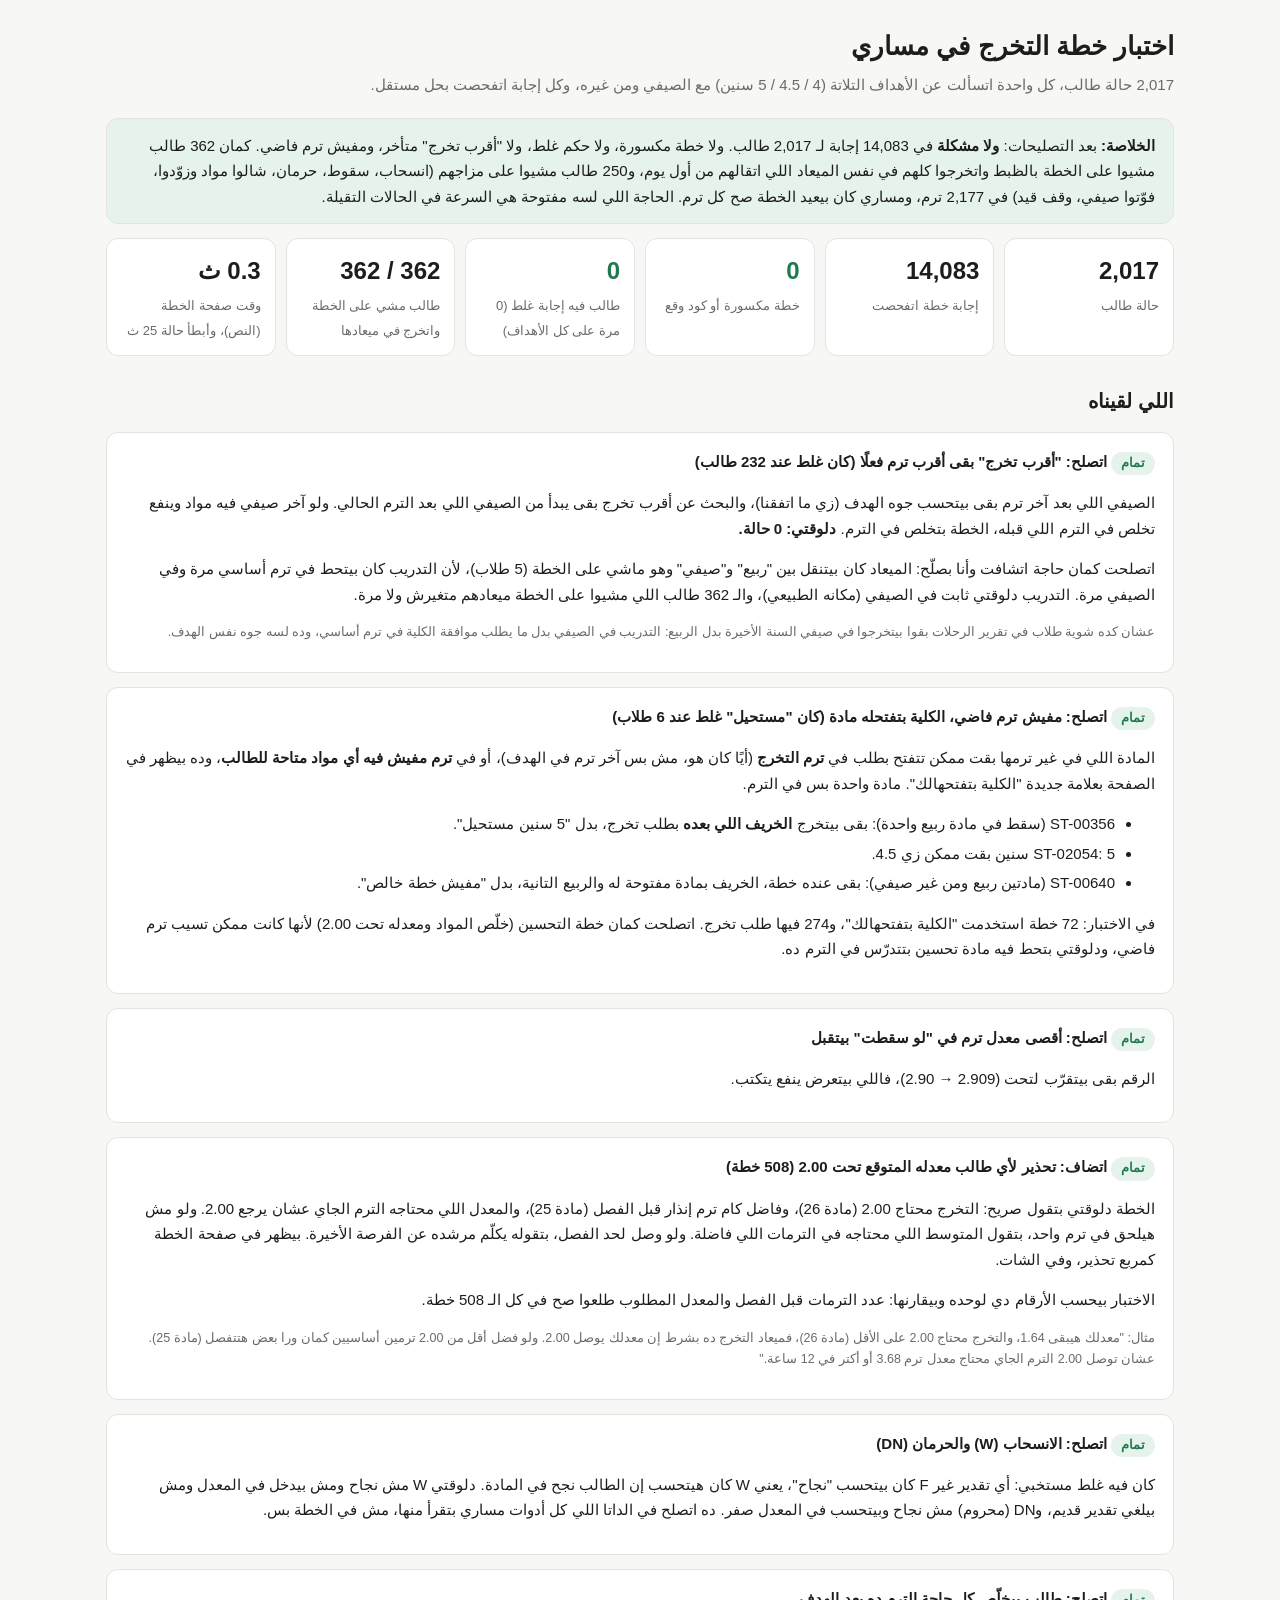
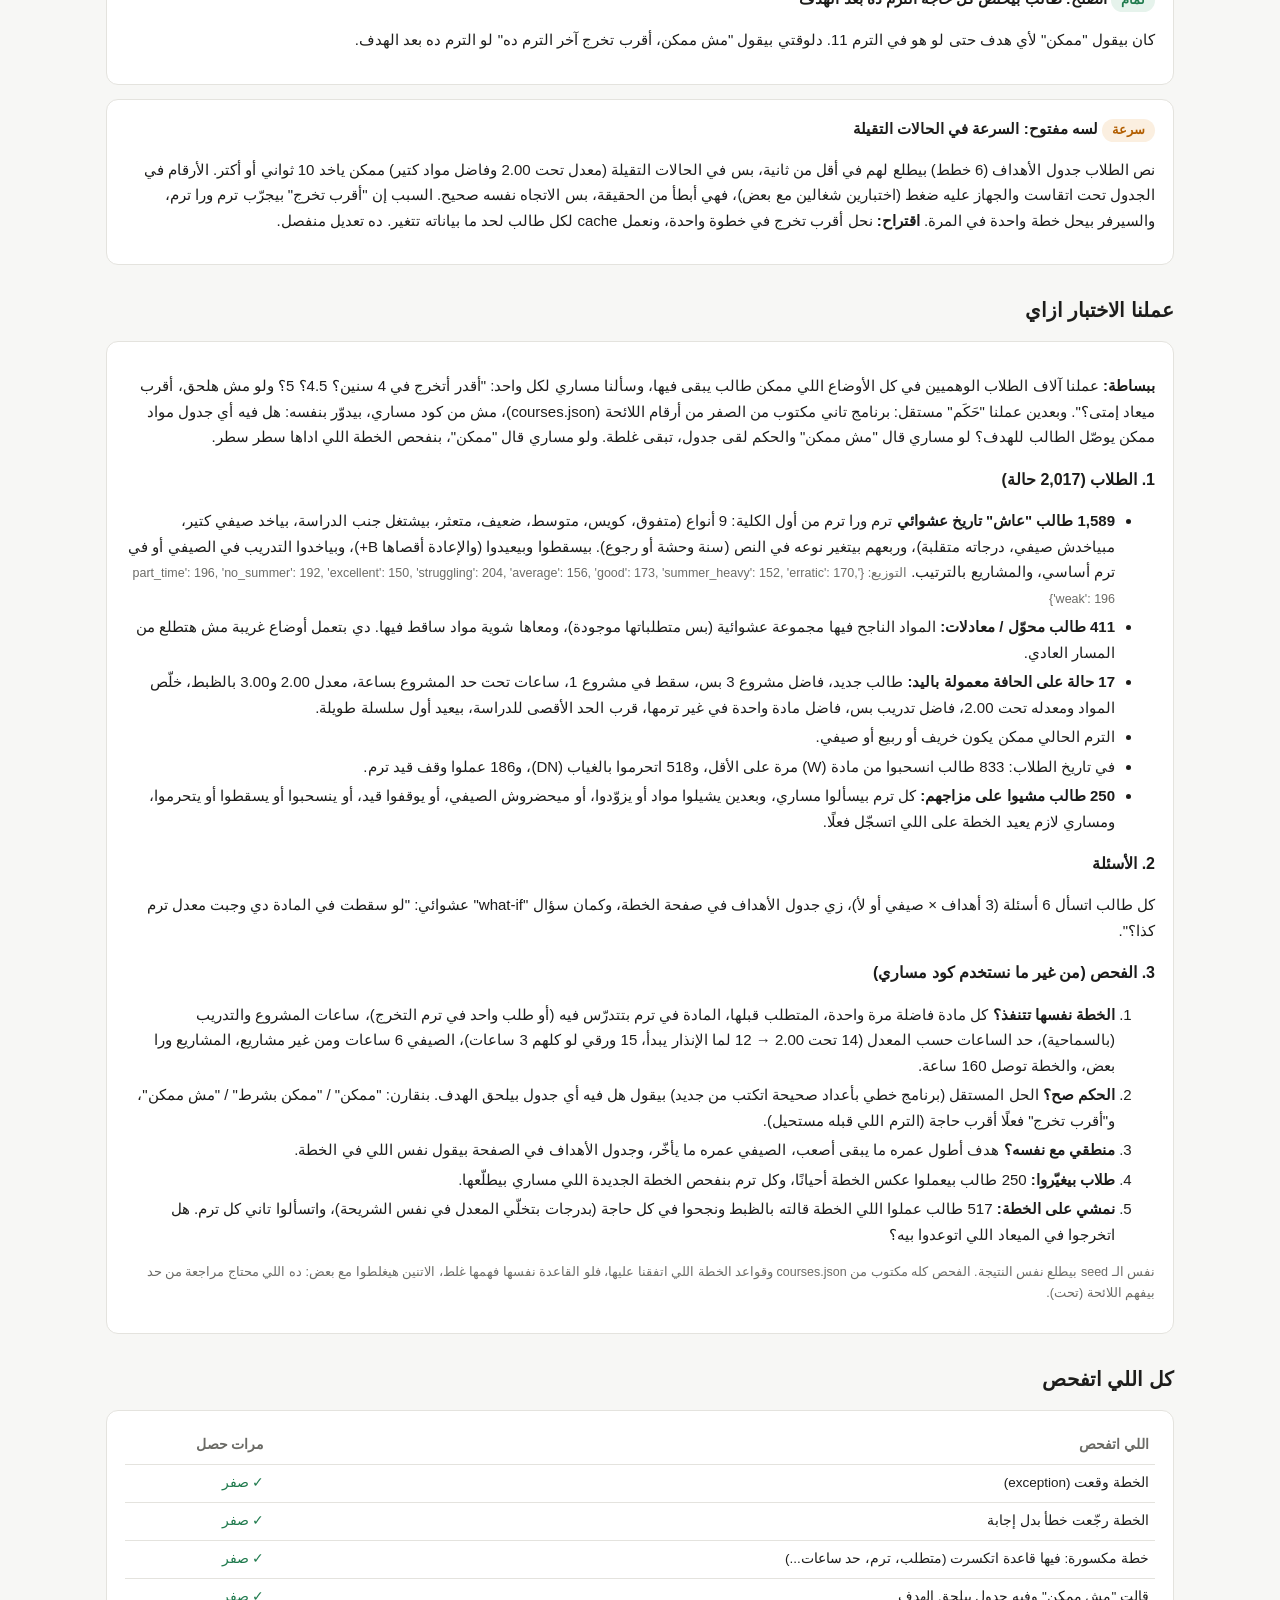
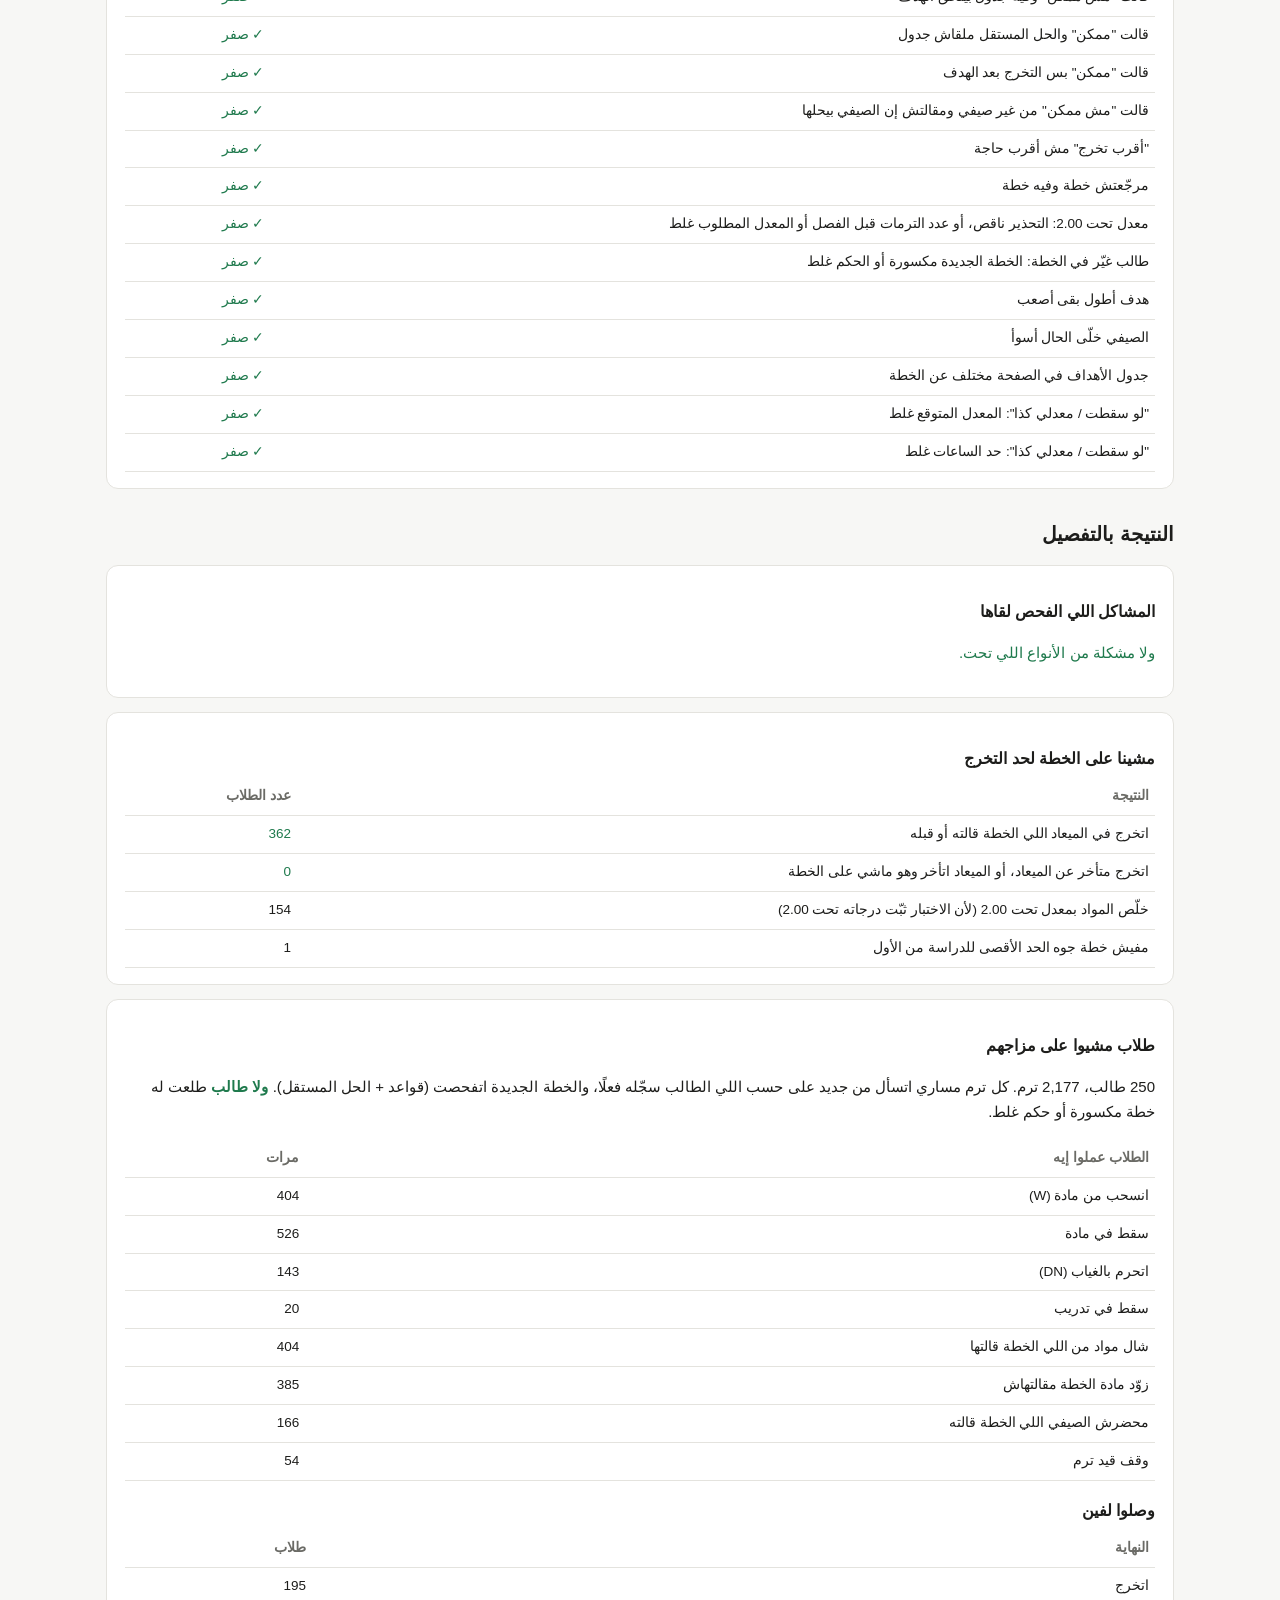
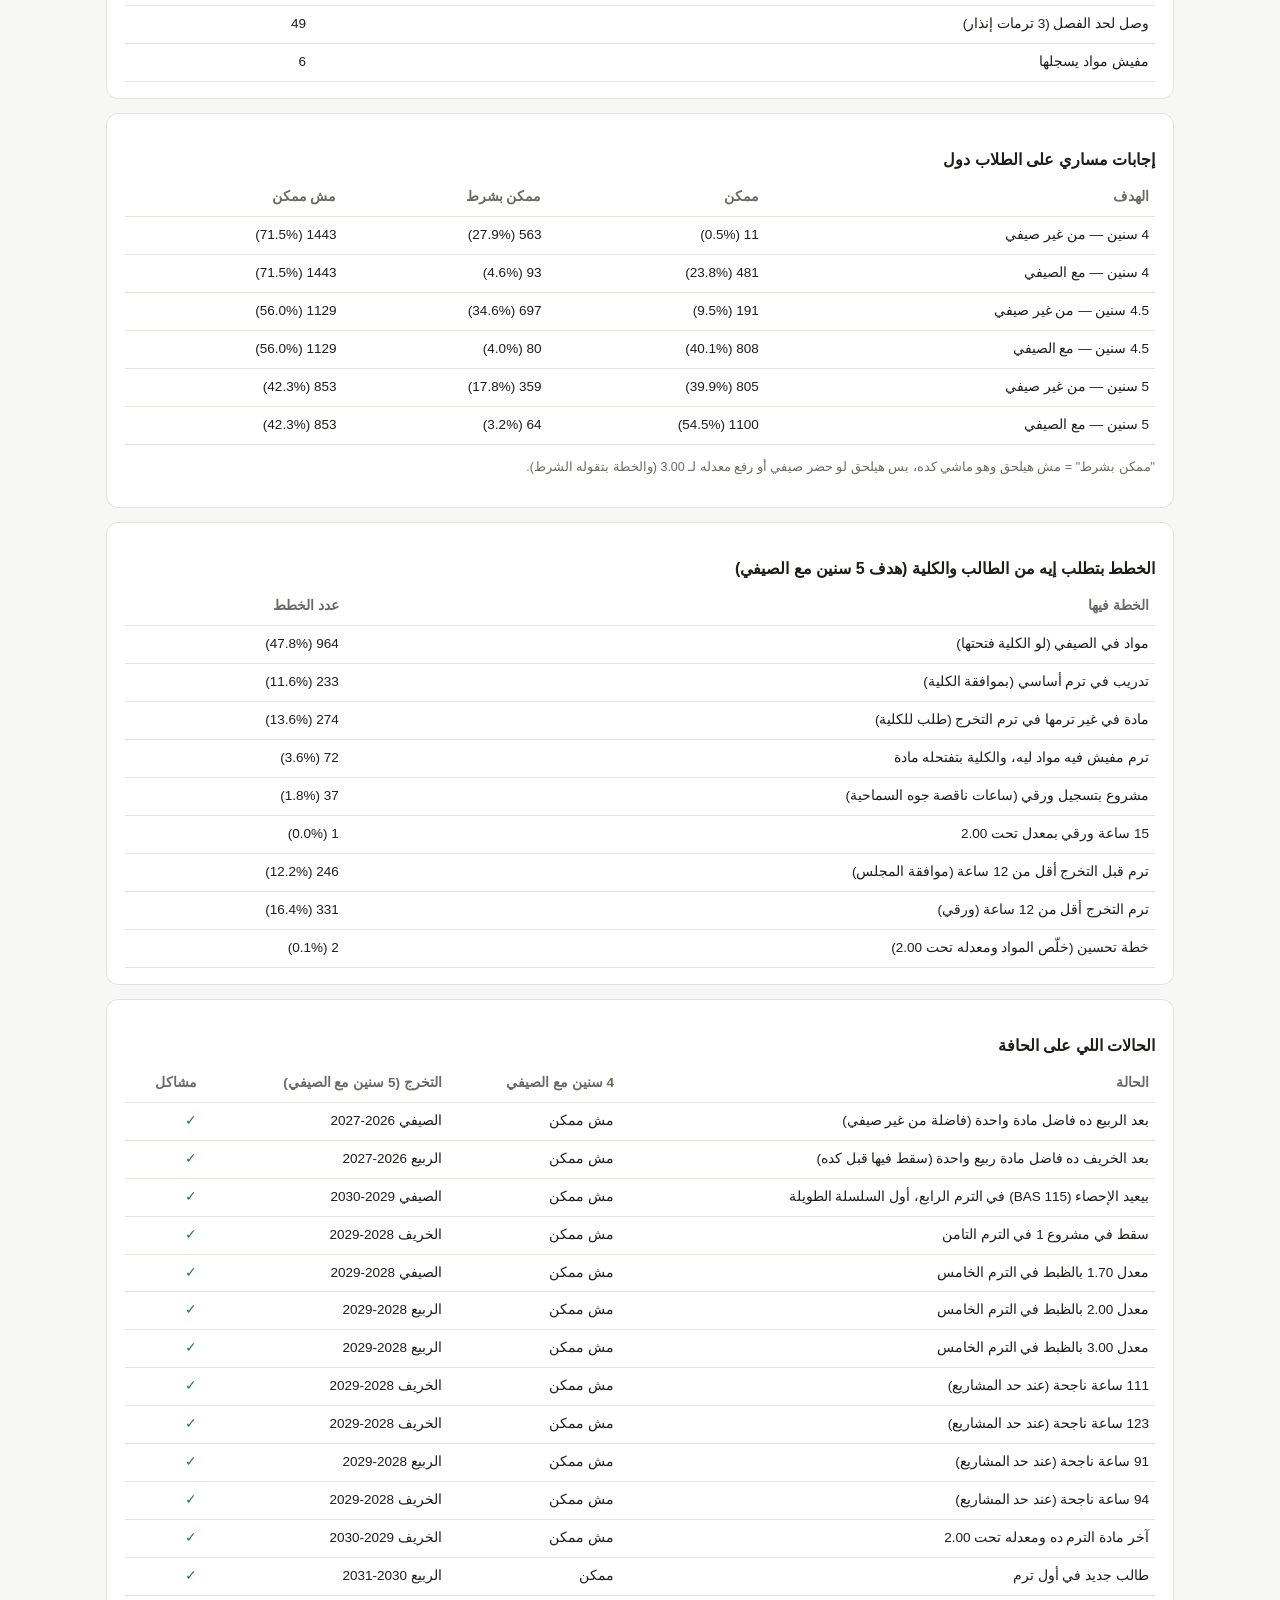
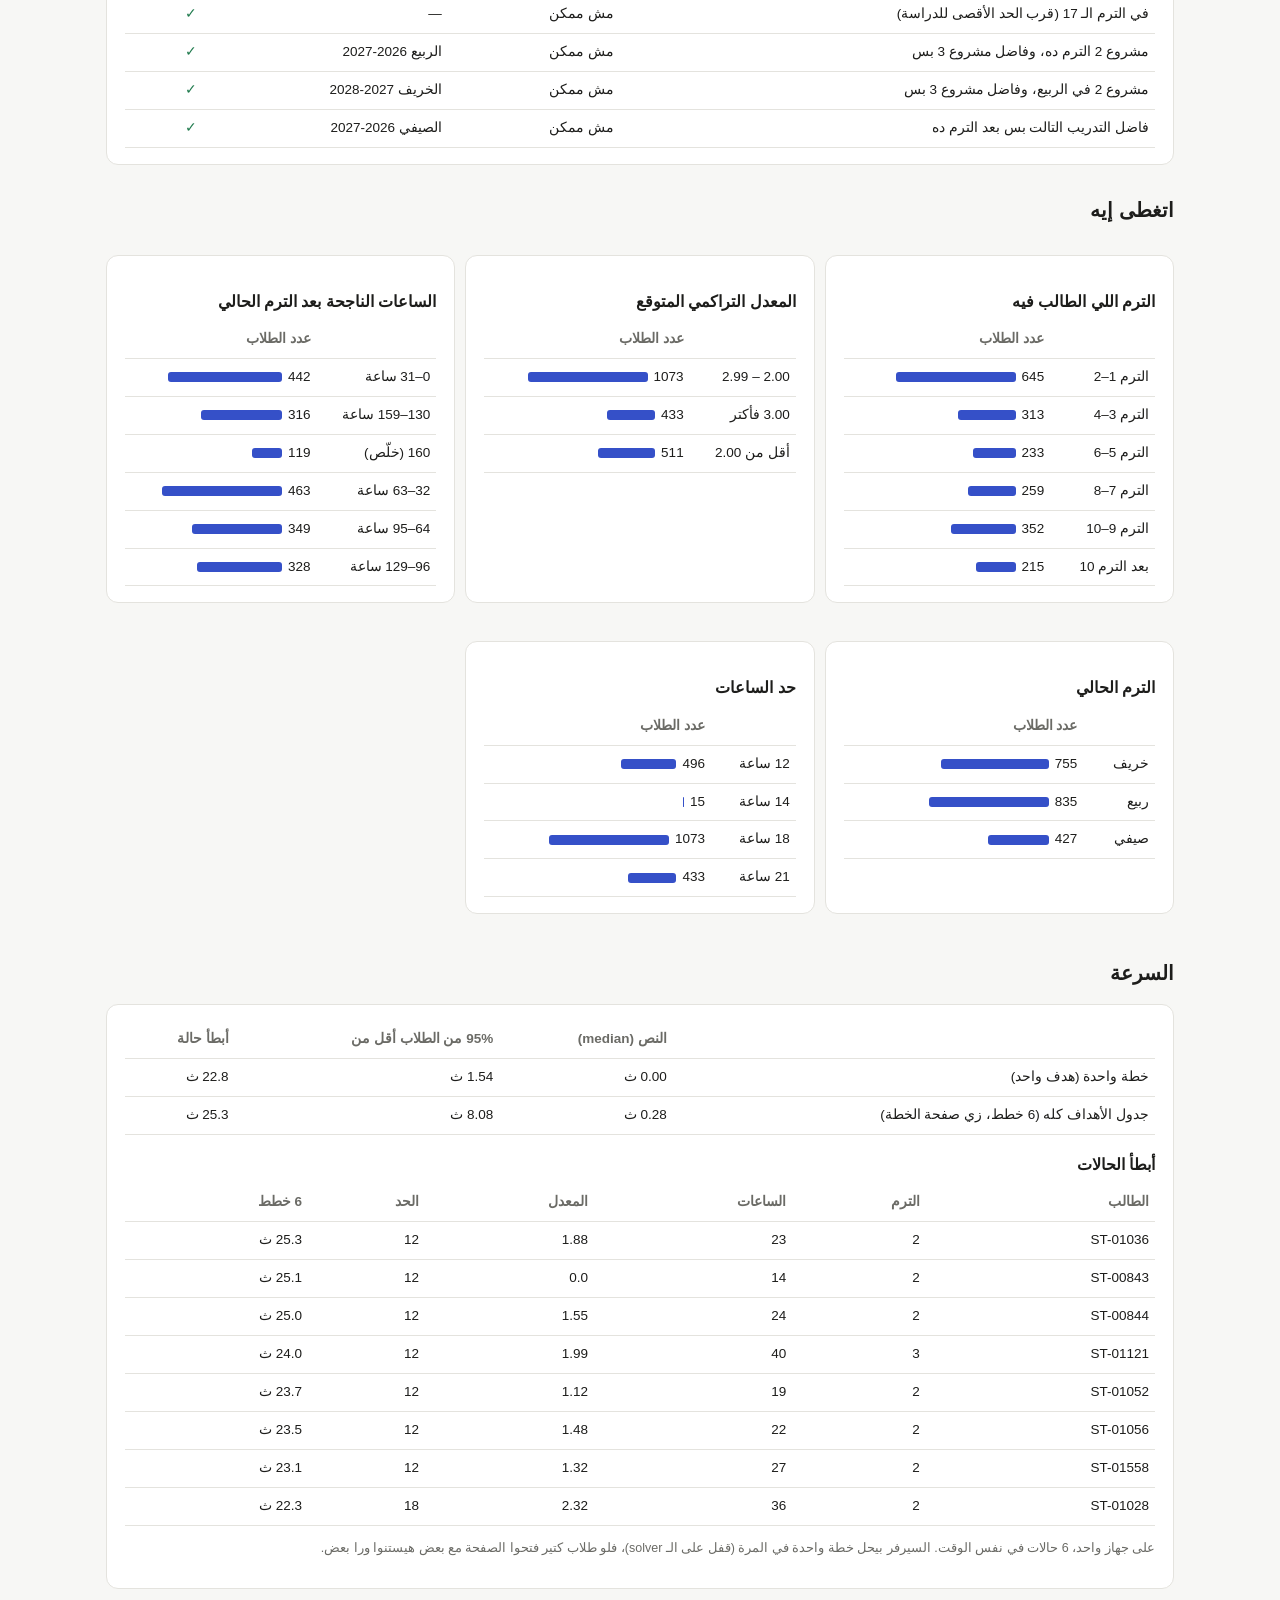
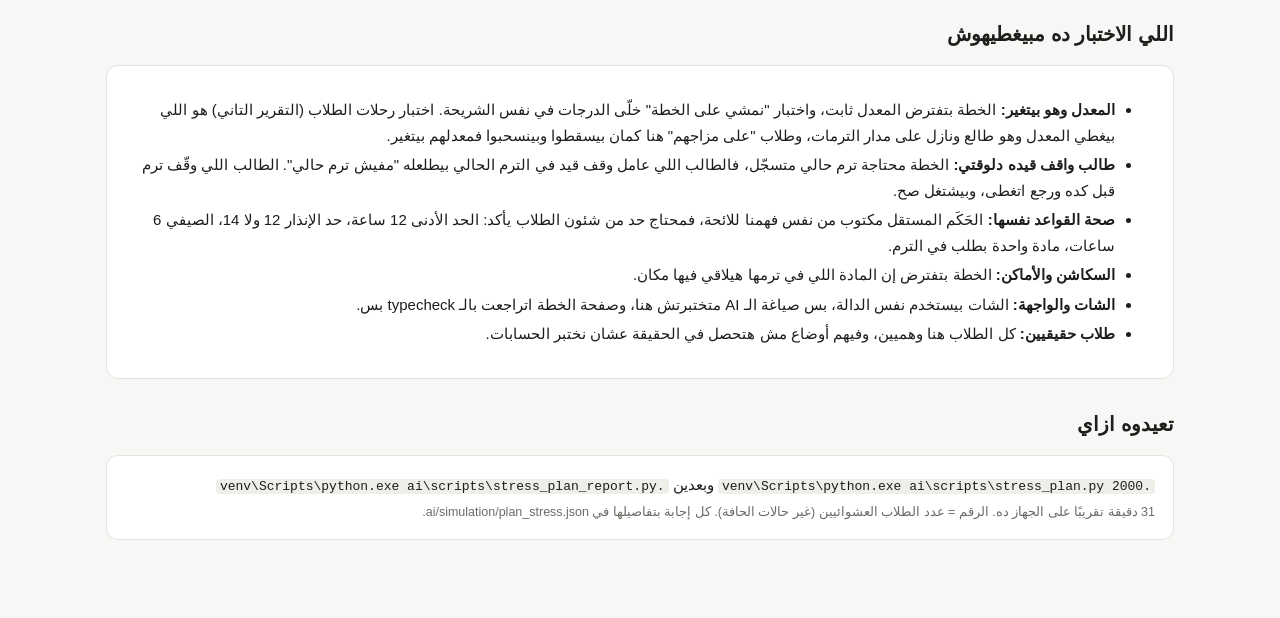
==== commit 5e9e6fbb: "Plan: the rules the team confirmed after the stress test, and the test covers W, DN, freezes and stu" ====
--- a/ai/simulation/plan_stress_report.html
+++ b/ai/simulation/plan_stress_report.html
@@ -28,19 +28,19 @@
 <h1>اختبار خطة التخرج في مساري</h1>
 <p class="sub">2,017 حالة طالب، كل واحدة اتسألت عن الأهداف التلاتة (4 / 4.5 / 5 سنين) مع الصيفي ومن غيره، وكل إجابة اتفحصت بحل مستقل.</p>
 
-<div class="verdict v-warn"><b>الخلاصة:</b> الخطط نفسها سليمة: في 14,070 إجابة مفيش ولا خطة كسرت قاعدة، ومفيش ولا مرة الكود وقع، والحل المستقل متفق مع مساري في الأغلبية الكبيرة من الإجابات، و379 من 382 طالب مشيوا على الخطة اتخرجوا في ميعادها بالظبط. بس لقينا <b>3 أخطاء حقيقية</b> في الكود (أكبرهم بيأخر "أقرب تخرج" ترم كامل عند 232 طالب من 2,017)، و<b>حاجتين محتاجين قرار منكم</b> لأن اللائحة مش واضحة فيهم، وموضوع سرعة. يعني الموديل كويس، بس مش جاهز نقول عليه "شغال صح في كل الحالات" قبل ما الحاجات دي تتصلح.</div>
+<div class="verdict v-ok"><b>الخلاصة:</b> بعد التصليحات: <b>ولا مشكلة</b> في 14,083 إجابة لـ 2,017 طالب. ولا خطة مكسورة، ولا حكم غلط، ولا "أقرب تخرج" متأخر، ومفيش ترم فاضي. كمان 362 طالب مشيوا على الخطة بالظبط واتخرجوا كلهم في نفس الميعاد اللي اتقالهم من أول يوم، و250 طالب مشيوا على مزاجهم (انسحاب، سقوط، حرمان، شالوا مواد وزوّدوا، فوّتوا صيفي، وقف قيد) في 2,177 ترم، ومساري كان بيعيد الخطة صح كل ترم. الحاجة اللي لسه مفتوحة هي السرعة في الحالات التقيلة.</div>
 
 <div class="kpis">
 <div class="kpi"><b>2,017</b><span>حالة طالب</span></div>
-<div class="kpi"><b>14,070</b><span>إجابة خطة اتفحصت</span></div>
+<div class="kpi"><b>14,083</b><span>إجابة خطة اتفحصت</span></div>
 <div class="kpi"><b class="ok">0</b><span>خطة مكسورة أو كود وقع</span></div>
-<div class="kpi"><b class="warn">237</b><span>طالب فيه إجابة غلط (496 مرة على كل الأهداف)</span></div>
-<div class="kpi"><b>379 / 382</b><span>طالب مشي على الخطة واتخرج في ميعادها</span></div>
-<div class="kpi"><b>0.1 ث</b><span>وقت صفحة الخطة (النص)، وأبطأ حالة 14 ث</span></div>
+<div class="kpi"><b class="ok">0</b><span>طالب فيه إجابة غلط (0 مرة على كل الأهداف)</span></div>
+<div class="kpi"><b>362 / 362</b><span>طالب مشي على الخطة واتخرج في ميعادها</span></div>
+<div class="kpi"><b>0.3 ث</b><span>وقت صفحة الخطة (النص)، وأبطأ حالة 25 ث</span></div>
 </div>
 
 <h2>اللي لقيناه</h2>
-<div class='card'><span class='tag t-bug'>غلط في الكود</span> <b>1. &quot;أقرب تخرج&quot; بيقول خريف أو ربيع والصيفي اللي قبله كان كفاية (232 طالب، 11.5%)</b><div><p>لما الطالب مش هيلحق الهدف، مساري بيدوّر على أقرب ترم أساسي يتخرج فيه، وبعدين الـ solver بيوزّع المواد بأقل "تكلفة". والصيفي تكلفته عالية (عشان متعتمدش على الكلية من غير داعي)، فلو المواد الفاضلة ممكن تتاخد في الصيفي <b>أو</b> في الخريف اللي بعده، بيختار الخريف. النتيجة إنه بيقول للطالب "أقرب تخرج خريف 2028" وهو كان ممكن يتخرج صيفي 2028، أي ترم بدري.</p><p>الفحص هنا كان عادل مع مساري: حطّينا نفس قواعده بالظبط (مفيش ترم فاضي، و12 ساعة في كل ترم غير الأخير، والصيفي 6 ساعات). من الـ 778 إجابة "مش ممكن" لهدف 5 سنين مع الصيفي، 115 (15%) فيها "أقرب تخرج" متأخر ترم.</p><p>وده كمان بيخلّي الميعاد يتحرك قدام الطالب: 3 من 382 طالب مشيوا على الخطة بالظبط ونجحوا في كل حاجة، والخطة قالتلهم "صيفي 2027" وبعد ترم قالت "خريف 2027" من غير ما حاجة تتغير. <b>مثال:</b> ST-00109 في الترم 12، فاضله تدريب + مادتين (5 ساعات)، ينفعوا كلهم في الصيفي الجاي، ومساري قاله الخريف.</p><p><b>الحل المقترح:</b> في <code>_earliest</code>، بعد ما يلاقي الترم، يجرّب الأول يخلّص في الصيفي اللي قبله (لو الصيفي مسموح)، أو نضيف للـ objective تكلفة على ترم التخرج نفسه. وفي الحالتين يتكتب "صيفي، لو الكلية فتحت المواد".</p></div></div><div class='card'><span class='tag t-bug'>غلط في الكود</span> <b>2. قاعدة &quot;مفيش ترم فاضي&quot; بتطلّع &quot;مستحيل&quot; غلط (6 طلاب، بس في حالات حقيقية جدًا)</b><div><p>الـ solver فيه قاعدة إن مينفعش ترم أساسي يبقى من غير مواد وبعده ترم فيه مواد. بس أحيانًا الطالب فعلًا مفيش قدامه حاجة في الترم ده، ويضطر يستنى:</p><ul><li><b>ST-00356:</b> خلّص الترم التامن، وسقط في مادة واحدة بتتدرّس في الربيع بس (CSE 452). الحل الطبيعي إنه ياخدها في ربيع الترم العاشر ويتخرج في 5 سنين. مساري قاله <b>"5 سنين مش ممكن"</b>، وخطته سابت الخريف والربيع فاضيين وحط المادة في الصيفي. (الصيفي مش متحسب ترم أساسي، فالقاعدة متمسكتهوش.)</li><li><b>ST-02054:</b> فاضله نفس المادة. مساري قال 4.5 سنين ممكن (بطلب للكلية في الخريف) و<b>5 سنين مش ممكن ومفيش خطة خالص</b> من غير صيفي. ده عكس المنطق: هدف أطول بقى مستحيل.</li><li><b>ST-00640:</b> في الترم 12، فاضله مادتين ربيع بس. من غير صيفي مساري قال <b>مفيش خطة تخرج خلال الـ 10 سنين</b>، وهو يقدر يتخرج بعد سنة.</li></ul><p>تأكدنا من السبب: لما ضفنا القاعدة دي للحل المستقل، اتفق مع مساري في الـ 6 حالات. يعني الكود بيطبّق قاعدته صح، والقاعدة نفسها هي المشكلة.</p><p><b>محتاج قرار:</b> الطالب اللي مفيش مواد ليه في ترم يعمل إيه؟ (وقف قيد؟ يسجل مادة إضافية؟ يستنى؟) وبعدين نسمح للترم الفاضي في الخطة مع ملاحظة واضحة للطالب، بدل ما نقوله "مستحيل".</p></div></div><div class='card'><span class='tag t-bug'>غلط في الكود</span> <b>3. &quot;لو سقطت&quot;: أقصى معدل ترم بيتعرض مقرّب لفوق، ولو كتبته بيرفضه (حالة واحدة في الاختبار، بس بتحصل لأي حد)</b><div><p><b>ST-01231</b> اختار إنه هيسقط في مادة، فمساري قاله "أعلى معدل ترم ممكن <b>2.91</b>"، ولما كتب 2.91 رفضها بنفس الرسالة. الرقم الحقيقي 2.909، و<code>round</code> بتقرّبه لفوق. <b>الحل:</b> سطر واحد في <code>planner._projection</code>: نستخدم floor (<code>math.floor(x * 100) / 100</code>) بدل <code>round</code>.</p></div></div><div class='card'><span class='tag t-q'>محتاج قرار منكم</span> <b>4. طالب معدله تحت 2.00: الخطة بتديله ميعاد تخرج من غير ما تقول إنه مش هيتخرج بالمعدل ده (529 خطة)</b><div><p>مساري بيفترض إن المعدل هيفضل زي ما هو لحد التخرج (ومكتوبة في الافتراضات). ده تمام لطالب معدله 2.5، بس لطالب معدله 1.3 الخطة بتقول مثلًا "أقرب تخرج: خريف 2029" ومحطوط تحتها بس "هتبقى تحت الإنذار: الحد 12 ساعة". مش بتقول:</p><ul><li>إن التخرج نفسه محتاج معدل 2.00 (مادة 26)، فالميعاد ده مش هيحصل غير لو المعدل طلع.</li><li>إن 3 ترمات إنذار ورا بعض = فصل (إلا لو المجلس إدّاه فرصة أخيرة)، فالخطة اللي فيها 8 ترمات تحت 2.00 مش هتتنفذ أصلًا.</li></ul><p>الـ 529 خطة دي هي كل الطلاب اللي معدلهم المتوقع تحت 2.00 تقريبًا (532). ولما خلّينا 134 منهم يمشوا على الخطة بنفس درجاتهم، خلّصوا كل المواد بمعدل تحت 2.00، ووقتها بس مساري طلّعلهم خطة التحسين. <b>اقتراح:</b> لو المعدل المتوقع تحت 2.00، الخطة تقول ده صريح: "عشان تتخرج لازم توصل 2.00، وعندك N ترم قبل الفصل"، وكمان تطلّع المعدل اللي محتاجه الترم الجاي.</p></div></div><div class='card'><span class='tag t-q'>محتاج قرار منكم</span> <b>5. الصيفي اللي بعد آخر ترم في الهدف: يتحسب جوه الهدف ولا لأ؟ (305 طالب)</b><div><p>دلوقتي هدف 4 سنين معناه تخلّص في ربيع السنة الرابعة. اللي هيخلّص في الصيفي اللي بعدها مساري بيقوله "4 سنين مش ممكن، أقرب تخرج الصيفي". لو الكلية بتعتبر خريجين الصيفي من نفس الدفعة، يبقى 305 طالب من الـ 2,017 هتتغير إجابتهم من "مش ممكن" لـ "ممكن" في هدف واحد على الأقل. <b>محتاجين نسأل شئون الطلاب.</b> التغيير نفسه سطر في <code>_terms_after</code>.</p></div></div><div class='card'><span class='tag t-q'>سرعة</span> <b>6. السرعة: أغلب الطلاب أقل من ثانية، بس فيه حالات بتاخد 10–14 ثانية</b><div><p>جدول الأهداف (6 خطط) بياخد ثانية تقريبًا لأغلب الطلاب، بس 13 طالب أخدوا أكتر من 5 ثواني، وأبطأ واحد 14 ثانية. أبطأ الحالات طلاب معدلهم تحت 2.00 وفاضلهم مواد كتير، لأن <code>_earliest</code> بيجرّب ترم ورا ترم لحد ما يلاقي، وكل تجربة مستحيلة تاخد وقت. وكمان السيرفر بيحل خطة واحدة بس في المرة (lock)، فلو 20 طالب فتحوا الصفحة مع بعض هيستنوا ورا بعض. <b>اقتراح:</b> نحل "أقرب تخرج" مرة واحدة (نخلّي ترم التخرج جزء من الـ objective، وده بيحل مشكلة 1 كمان)، ونعمل cache للنتيجة لكل طالب لحد ما بياناته تتغير.</p><p class='small'>ملاحظة: الـ solver (HiGHS) بيطبع أحيانًا رسالة داخلية (<code>transformNewIntegerFeasibleSolution</code>). تتبعناها: الحل اللي بيرجع بيبقى optimal، وكل الخطط اتفحصت ولا واحدة فيهم طلعت غلط، فمش مشكلة دلوقتي.</p></div></div><div class='card'><span class='tag t-ok'>تمام</span> <b>اللي طلع سليم</b><div><ul><li><b>ولا خطة مكسورة</b> في 14,070 إجابة: المتطلبات، ترم كل مادة، حد الساعات (14 ثم 12 تحت الإنذار، و15 ورقي)، الصيفي 6 ساعات، المشاريع بالترتيب ومش في الصيفي، ساعات المشروع بالسماحية، طلب واحد للكلية بس.</li><li><b>"ممكن" دايمًا صح:</b> كل مرة مساري قال "ممكن" الخطة اتنفذت فعلًا والتخرج جوه الهدف.</li><li><b>"ممكن بشرط" (صيفي أو معدل 3.00) صح:</b> الخطة اللي بتتعرض بالشرط سليمة تحت الشرط ده.</li><li><b>جدول الأهداف في الصفحة</b> بيقول نفس اللي في الخطة في كل الحالات.</li><li><b>"لو سقطت / معدلي كذا"</b>: المعدل المتوقع وحد الساعات صح في 1,968 سؤال (غير مشكلة 3).</li><li><b>مشينا على الخطة:</b> 379 من 382 طالب اتخرجوا في نفس الميعاد اللي الخطة قالته من أول يوم (الـ 3 التانيين هم مشكلة 1).</li><li><b>حالات الحافة:</b> طالب جديد، فاضل مشروع 3 بس، سقط في مشروع 1، ساعات تحت حد المشروع، معدل 2.00 و3.00 بالظبط، خلّص المواد ومعدله تحت 2.00 (خطة تحسين)، كلهم سليمين.</li></ul></div></div>
+<div class='card'><span class='tag t-ok'>تمام</span> <b>اتصلح: &quot;أقرب تخرج&quot; بقى أقرب ترم فعلًا (كان غلط عند 232 طالب)</b><div><p>الصيفي اللي بعد آخر ترم بقى بيتحسب جوه الهدف (زي ما اتفقنا)، والبحث عن أقرب تخرج بقى يبدأ من الصيفي اللي بعد الترم الحالي. ولو آخر صيفي فيه مواد وينفع تخلص في الترم اللي قبله، الخطة بتخلص في الترم. <b>دلوقتي: 0 حالة.</b></p><p>اتصلحت كمان حاجة اتشافت وأنا بصلّح: الميعاد كان بيتنقل بين "ربيع" و"صيفي" وهو ماشي على الخطة (5 طلاب)، لأن التدريب كان بيتحط في ترم أساسي مرة وفي الصيفي مرة. التدريب دلوقتي ثابت في الصيفي (مكانه الطبيعي)، والـ 362 طالب اللي مشيوا على الخطة ميعادهم متغيرش ولا مرة.</p><p class='small'>عشان كده شوية طلاب في تقرير الرحلات بقوا بيتخرجوا في صيفي السنة الأخيرة بدل الربيع: التدريب في الصيفي بدل ما يطلب موافقة الكلية في ترم أساسي، وده لسه جوه نفس الهدف.</p></div></div><div class='card'><span class='tag t-ok'>تمام</span> <b>اتصلح: مفيش ترم فاضي، الكلية بتفتحله مادة (كان &quot;مستحيل&quot; غلط عند 6 طلاب)</b><div><p>المادة اللي في غير ترمها بقت ممكن تتفتح بطلب في <b>ترم التخرج</b> (أيًا كان هو، مش بس آخر ترم في الهدف)، أو في <b>ترم مفيش فيه أي مواد متاحة للطالب</b>، وده بيظهر في الصفحة بعلامة جديدة "الكلية بتفتحهالك". مادة واحدة بس في الترم.</p><ul><li>ST-00356 (سقط في مادة ربيع واحدة): بقى بيتخرج <b>الخريف اللي بعده</b> بطلب تخرج، بدل "5 سنين مستحيل".</li><li>ST-02054: 5 سنين بقت ممكن زي 4.5.</li><li>ST-00640 (مادتين ربيع ومن غير صيفي): بقى عنده خطة، الخريف بمادة مفتوحة له والربيع التانية، بدل "مفيش خطة خالص".</li></ul><p>في الاختبار: 72 خطة استخدمت "الكلية بتفتحهالك"، و274 فيها طلب تخرج. اتصلحت كمان خطة التحسين (خلّص المواد ومعدله تحت 2.00) لأنها كانت ممكن تسيب ترم فاضي، ودلوقتي بتحط فيه مادة تحسين بتتدرّس في الترم ده.</p></div></div><div class='card'><span class='tag t-ok'>تمام</span> <b>اتصلح: أقصى معدل ترم في &quot;لو سقطت&quot; بيتقبل</b><div><p>الرقم بقى بيتقرّب لتحت (2.909 → 2.90)، فاللي بيتعرض ينفع يتكتب.</p></div></div><div class='card'><span class='tag t-ok'>تمام</span> <b>اتضاف: تحذير لأي طالب معدله المتوقع تحت 2.00 (508 خطة)</b><div><p>الخطة دلوقتي بتقول صريح: التخرج محتاج 2.00 (مادة 26)، وفاضل كام ترم إنذار قبل الفصل (مادة 25)، والمعدل اللي محتاجه الترم الجاي عشان يرجع 2.00. ولو مش هيلحق في ترم واحد، بتقول المتوسط اللي محتاجه في الترمات اللي فاضلة. ولو وصل لحد الفصل، بتقوله يكلّم مرشده عن الفرصة الأخيرة. بيظهر في صفحة الخطة كمربع تحذير، وفي الشات.</p><p>الاختبار بيحسب الأرقام دي لوحده وبيقارنها: عدد الترمات قبل الفصل والمعدل المطلوب طلعوا صح في كل الـ 508 خطة.</p><p class='small'>مثال: "معدلك هيبقى 1.64، والتخرج محتاج 2.00 على الأقل (مادة 26)، فميعاد التخرج ده بشرط إن معدلك يوصل 2.00. ولو فضل أقل من 2.00 ترمين أساسيين كمان ورا بعض هتتفصل (مادة 25). عشان توصل 2.00 الترم الجاي محتاج معدل ترم 3.68 أو أكتر في 12 ساعة."</p></div></div><div class='card'><span class='tag t-ok'>تمام</span> <b>اتصلح: الانسحاب (W) والحرمان (DN)</b><div><p>كان فيه غلط مستخبي: أي تقدير غير F كان بيتحسب "نجاح"، يعني W كان هيتحسب إن الطالب نجح في المادة. دلوقتي W مش نجاح ومش بيدخل في المعدل ومش بيلغي تقدير قديم، وDN (محروم) مش نجاح وبيتحسب في المعدل صفر. ده اتصلح في الداتا اللي كل أدوات مساري بتقرأ منها، مش في الخطة بس.</p></div></div><div class='card'><span class='tag t-ok'>تمام</span> <b>اتصلح: طالب بيخلّص كل حاجة الترم ده بعد الهدف</b><div><p>كان بيقول "ممكن" لأي هدف حتى لو هو في الترم 11. دلوقتي بيقول "مش ممكن، أقرب تخرج آخر الترم ده" لو الترم ده بعد الهدف.</p></div></div><div class='card'><span class='tag t-q'>سرعة</span> <b>لسه مفتوح: السرعة في الحالات التقيلة</b><div><p>نص الطلاب جدول الأهداف (6 خطط) بيطلع لهم في أقل من ثانية، بس في الحالات التقيلة (معدل تحت 2.00 وفاضل مواد كتير) ممكن ياخد 10 ثواني أو أكتر. الأرقام في الجدول تحت اتقاست والجهاز عليه ضغط (اختبارين شغالين مع بعض)، فهي أبطأ من الحقيقة، بس الاتجاه نفسه صحيح. السبب إن "أقرب تخرج" بيجرّب ترم ورا ترم، والسيرفر بيحل خطة واحدة في المرة. <b>اقتراح:</b> نحل أقرب تخرج في خطوة واحدة، ونعمل cache لكل طالب لحد ما بياناته تتغير. ده تعديل منفصل.</p></div></div>
 
 <h2>عملنا الاختبار ازاي</h2>
 <div class="card">
@@ -49,12 +49,14 @@
 لو مساري قال "مش ممكن" والحكم لقى جدول، تبقى غلطة. ولو مساري قال "ممكن"، بنفحص الخطة اللي اداها سطر سطر.</p>
 <h3>1. الطلاب (2,017 حالة)</h3>
 <ul>
-<li><b>1,587 طالب "عاش" تاريخ عشوائي</b> ترم ورا ترم من أول الكلية: 9 أنواع (متفوق، كويس، متوسط، ضعيف، متعثر، بيشتغل جنب الدراسة،
+<li><b>1,589 طالب "عاش" تاريخ عشوائي</b> ترم ورا ترم من أول الكلية: 9 أنواع (متفوق، كويس، متوسط، ضعيف، متعثر، بيشتغل جنب الدراسة،
 بياخد صيفي كتير، مبياخدش صيفي، درجاته متقلبة)، وربعهم بيتغير نوعه في النص (سنة وحشة أو رجوع). بيسقطوا وبيعيدوا (والإعادة أقصاها B+)، وبياخدوا التدريب في الصيفي أو في ترم أساسي، والمشاريع بالترتيب.
-<span class="small">التوزيع: {&#x27;part_time&#x27;: 190, &#x27;erratic&#x27;: 212, &#x27;struggling&#x27;: 175, &#x27;excellent&#x27;: 146, &#x27;average&#x27;: 159, &#x27;summer_heavy&#x27;: 145, &#x27;no_summer&#x27;: 194, &#x27;weak&#x27;: 191, &#x27;good&#x27;: 175}</span></li>
-<li><b>413 طالب محوّل / معادلات:</b> المواد الناجح فيها مجموعة عشوائية (بس متطلباتها موجودة)، ومعاها شوية مواد ساقط فيها. دي بتعمل أوضاع غريبة مش هتطلع من المسار العادي.</li>
+<span class="small">التوزيع: {&#x27;part_time&#x27;: 196, &#x27;no_summer&#x27;: 192, &#x27;excellent&#x27;: 150, &#x27;struggling&#x27;: 204, &#x27;average&#x27;: 156, &#x27;good&#x27;: 173, &#x27;summer_heavy&#x27;: 152, &#x27;erratic&#x27;: 170, &#x27;weak&#x27;: 196}</span></li>
+<li><b>411 طالب محوّل / معادلات:</b> المواد الناجح فيها مجموعة عشوائية (بس متطلباتها موجودة)، ومعاها شوية مواد ساقط فيها. دي بتعمل أوضاع غريبة مش هتطلع من المسار العادي.</li>
 <li><b>17 حالة على الحافة معمولة باليد:</b> طالب جديد، فاضل مشروع 3 بس، سقط في مشروع 1، ساعات تحت حد المشروع بساعة، معدل 2.00 و3.00 بالظبط، خلّص المواد ومعدله تحت 2.00، فاضل تدريب بس، فاضل مادة واحدة في غير ترمها، قرب الحد الأقصى للدراسة، بيعيد أول سلسلة طويلة.</li>
 <li>الترم الحالي ممكن يكون خريف أو ربيع أو صيفي.</li>
+<li>في تاريخ الطلاب: 833 طالب انسحبوا من مادة (W) مرة على الأقل، و518 اتحرموا بالغياب (DN)، و186 عملوا وقف قيد ترم.</li>
+<li><b>250 طالب مشيوا على مزاجهم:</b> كل ترم بيسألوا مساري، وبعدين يشيلوا مواد أو يزوّدوا، أو ميحضروش الصيفي، أو يوقفوا قيد، أو ينسحبوا أو يسقطوا أو يتحرموا، ومساري لازم يعيد الخطة على اللي اتسجّل فعلًا.</li>
 </ul>
 <h3>2. الأسئلة</h3>
 <p>كل طالب اتسأل 6 أسئلة (3 أهداف × صيفي أو لأ)، زي جدول الأهداف في صفحة الخطة، وكمان سؤال "what-if" عشوائي: "لو سقطت في المادة دي وجبت معدل ترم كذا؟".</p>
@@ -64,34 +66,36 @@
 (14 تحت 2.00 → 12 لما الإنذار يبدأ، 15 ورقي لو كلهم 3 ساعات)، الصيفي 6 ساعات ومن غير مشاريع، المشاريع ورا بعض، والخطة توصل 160 ساعة.</li>
 <li><b>الحكم صح؟</b> الحل المستقل (برنامج خطي بأعداد صحيحة اتكتب من جديد) بيقول هل فيه أي جدول بيلحق الهدف. بنقارن: "ممكن" / "ممكن بشرط" / "مش ممكن"، و"أقرب تخرج" فعلًا أقرب حاجة (الترم اللي قبله مستحيل).</li>
 <li><b>منطقي مع نفسه؟</b> هدف أطول عمره ما يبقى أصعب، الصيفي عمره ما يأخّر، وجدول الأهداف في الصفحة بيقول نفس اللي في الخطة.</li>
+<li><b>طلاب بيغيّروا:</b> 250 طالب بيعملوا عكس الخطة أحيانًا، وكل ترم بنفحص الخطة الجديدة اللي مساري بيطلّعها.</li>
 <li><b>نمشي على الخطة:</b> 517 طالب عملوا اللي الخطة قالته بالظبط ونجحوا في كل حاجة (بدرجات بتخلّي المعدل في نفس الشريحة)، واتسألوا تاني كل ترم. هل اتخرجوا في الميعاد اللي اتوعدوا بيه؟</li>
 </ol>
 <p class="small">نفس الـ seed بيطلع نفس النتيجة. الفحص كله مكتوب من courses.json وقواعد الخطة اللي اتفقنا عليها، فلو القاعدة نفسها فهمها غلط، الاتنين هيغلطوا مع بعض: ده اللي محتاج مراجعة من حد بيفهم اللائحة (تحت).</p>
 </div>
 
 <h2>كل اللي اتفحص</h2>
-<div class="card"><div class='scroll'><table><tr><th>اللي اتفحص</th><th>مرات حصل</th></tr><tr><td class=''>الخطة وقعت (exception)</td><td class='n'><span class='ok'>✓ صفر</span></td></tr><tr><td class=''>الخطة رجّعت خطأ بدل إجابة</td><td class='n'><span class='bad'>1</span></td></tr><tr><td class=''>خطة مكسورة: فيها قاعدة اتكسرت (متطلب، ترم، حد ساعات...)</td><td class='n'><span class='ok'>✓ صفر</span></td></tr><tr><td class=''>قالت &quot;مش ممكن&quot; وفيه جدول بيلحق الهدف</td><td class='n'><span class='bad'>4</span></td></tr><tr><td class=''>قالت &quot;ممكن&quot; والحل المستقل ملقاش جدول</td><td class='n'><span class='ok'>✓ صفر</span></td></tr><tr><td class=''>قالت &quot;ممكن&quot; بس التخرج بعد الهدف</td><td class='n'><span class='ok'>✓ صفر</span></td></tr><tr><td class=''>قالت &quot;مش ممكن&quot; من غير صيفي ومقالتش إن الصيفي بيحلها</td><td class='n'><span class='bad'>2</span></td></tr><tr><td class=''>&quot;أقرب تخرج&quot; مش أقرب حاجة</td><td class='n'><span class='bad'>6</span></td></tr><tr><td class=''>مرجّعتش خطة وفيه خطة</td><td class='n'><span class='bad'>10</span></td></tr><tr><td class=''>&quot;أقرب تخرج&quot; خريف أو ربيع، والصيفي اللي قبله كان كفاية</td><td class='n'><span class='bad'>471</span></td></tr><tr><td class=''>هدف أطول بقى أصعب</td><td class='n'><span class='bad'>2</span></td></tr><tr><td class=''>الصيفي خلّى الحال أسوأ</td><td class='n'><span class='ok'>✓ صفر</span></td></tr><tr><td class=''>جدول الأهداف في الصفحة مختلف عن الخطة</td><td class='n'><span class='ok'>✓ صفر</span></td></tr><tr><td class=''>&quot;لو سقطت / معدلي كذا&quot;: المعدل المتوقع غلط</td><td class='n'><span class='ok'>✓ صفر</span></td></tr><tr><td class=''>&quot;لو سقطت / معدلي كذا&quot;: حد الساعات غلط</td><td class='n'><span class='ok'>✓ صفر</span></td></tr></table></div></div>
+<div class="card"><div class='scroll'><table><tr><th>اللي اتفحص</th><th>مرات حصل</th></tr><tr><td class=''>الخطة وقعت (exception)</td><td class='n'><span class='ok'>✓ صفر</span></td></tr><tr><td class=''>الخطة رجّعت خطأ بدل إجابة</td><td class='n'><span class='ok'>✓ صفر</span></td></tr><tr><td class=''>خطة مكسورة: فيها قاعدة اتكسرت (متطلب، ترم، حد ساعات...)</td><td class='n'><span class='ok'>✓ صفر</span></td></tr><tr><td class=''>قالت &quot;مش ممكن&quot; وفيه جدول بيلحق الهدف</td><td class='n'><span class='ok'>✓ صفر</span></td></tr><tr><td class=''>قالت &quot;ممكن&quot; والحل المستقل ملقاش جدول</td><td class='n'><span class='ok'>✓ صفر</span></td></tr><tr><td class=''>قالت &quot;ممكن&quot; بس التخرج بعد الهدف</td><td class='n'><span class='ok'>✓ صفر</span></td></tr><tr><td class=''>قالت &quot;مش ممكن&quot; من غير صيفي ومقالتش إن الصيفي بيحلها</td><td class='n'><span class='ok'>✓ صفر</span></td></tr><tr><td class=''>&quot;أقرب تخرج&quot; مش أقرب حاجة</td><td class='n'><span class='ok'>✓ صفر</span></td></tr><tr><td class=''>مرجّعتش خطة وفيه خطة</td><td class='n'><span class='ok'>✓ صفر</span></td></tr><tr><td class=''>معدل تحت 2.00: التحذير ناقص، أو عدد الترمات قبل الفصل أو المعدل المطلوب غلط</td><td class='n'><span class='ok'>✓ صفر</span></td></tr><tr><td class=''>طالب غيّر في الخطة: الخطة الجديدة مكسورة أو الحكم غلط</td><td class='n'><span class='ok'>✓ صفر</span></td></tr><tr><td class=''>هدف أطول بقى أصعب</td><td class='n'><span class='ok'>✓ صفر</span></td></tr><tr><td class=''>الصيفي خلّى الحال أسوأ</td><td class='n'><span class='ok'>✓ صفر</span></td></tr><tr><td class=''>جدول الأهداف في الصفحة مختلف عن الخطة</td><td class='n'><span class='ok'>✓ صفر</span></td></tr><tr><td class=''>&quot;لو سقطت / معدلي كذا&quot;: المعدل المتوقع غلط</td><td class='n'><span class='ok'>✓ صفر</span></td></tr><tr><td class=''>&quot;لو سقطت / معدلي كذا&quot;: حد الساعات غلط</td><td class='n'><span class='ok'>✓ صفر</span></td></tr></table></div></div>
 
 <h2>النتيجة بالتفصيل</h2>
-<div class="card"><h3>المشاكل اللي الفحص لقاها</h3><div class='scroll'><table><tr><th>المشكلة</th><th>مرات</th><th>طلاب</th><th></th></tr><tr><td class=''>&quot;أقرب تخرج&quot; خريف أو ربيع، والصيفي اللي قبله كان كفاية</td><td class='n'>471</td><td class='n'>232</td><td class='n'><details><summary>أمثلة</summary>EDGE-g1.70: قال أقرب تخرج الخريف 2029-2030 (4 سنين) وينفع يتخرج في الصيفي اللي قبله<br>EDGE-g1.70: قال أقرب تخرج الخريف 2029-2030 (4.5 سنين) وينفع يتخرج في الصيفي اللي قبله<br>EDGE-g1.70: قال أقرب تخرج الخريف 2029-2030 (5 سنين) وينفع يتخرج في الصيفي اللي قبله<br>ST-00012: قال أقرب تخرج الخريف 2027-2028 (4 سنين) وينفع يتخرج في الصيفي اللي قبله<br>ST-00025: قال أقرب تخرج الخريف 2029-2030 (4 سنين) وينفع يتخرج في الصيفي اللي قبله</details></td></tr><tr><td class=''>مرجّعتش خطة وفيه خطة</td><td class='n'>10</td><td class='n'>4</td><td class='n'><details><summary>أمثلة</summary>ST-00640: مرجّعش أي خطة (4 سنين) وفيه خطة جوه الحد الأقصى<br>ST-00640: مرجّعش أي خطة (4.5 سنين) وفيه خطة جوه الحد الأقصى<br>ST-00640: مرجّعش أي خطة (5 سنين) وفيه خطة جوه الحد الأقصى<br>ST-00865: مرجّعش أي خطة (4 سنين) وفيه خطة جوه الحد الأقصى<br>ST-00865: مرجّعش أي خطة (4.5 سنين) وفيه خطة جوه الحد الأقصى</details></td></tr><tr><td class=''>&quot;أقرب تخرج&quot; مش أقرب حاجة</td><td class='n'>6</td><td class='n'>2</td><td class='n'><details><summary>أمثلة</summary>ST-00865: قال أقرب تخرج الترم 14 (4 سنين، صيفي True) وينفع الترم 13<br>ST-00865: قال أقرب تخرج الترم 14 (4.5 سنين، صيفي True) وينفع الترم 13<br>ST-00865: قال أقرب تخرج الترم 14 (5 سنين، صيفي True) وينفع الترم 13<br>ST-01295: قال أقرب تخرج الترم 15 (4 سنين، صيفي True) وينفع الترم 14<br>ST-01295: قال أقرب تخرج الترم 15 (4.5 سنين، صيفي True) وينفع الترم 14</details></td></tr><tr><td class=''>قالت &quot;مش ممكن&quot; وفيه جدول بيلحق الهدف</td><td class='n'>4</td><td class='n'>3</td><td class='n'><details><summary>أمثلة</summary>ST-00356: what-if (5 سنين، صيفي True): مساري قال impossible والحل المستقل لقى جدول<br>ST-00865: قال مش ممكن في 5 سنين (صيفي أيوه) وفيه جدول بيلحق<br>ST-02054: قال مش ممكن في 5 سنين (صيفي لأ) وفيه جدول بيلحق<br>ST-02054: قال مش ممكن في 5 سنين (صيفي أيوه) وفيه جدول بيلحق</details></td></tr><tr><td class=''>قالت &quot;مش ممكن&quot; من غير صيفي ومقالتش إن الصيفي بيحلها</td><td class='n'>2</td><td class='n'>2</td><td class='n'><details><summary>أمثلة</summary>ST-00865: قال مش ممكن في 5 سنين من غير صيفي، ومقالش إن الصيفي بيحلها<br>ST-02054: قال مش ممكن في 5 سنين من غير صيفي، ومقالش إن الصيفي بيحلها</details></td></tr><tr><td class=''>هدف أطول بقى أصعب</td><td class='n'>2</td><td class='n'>1</td><td class='n'><details><summary>أمثلة</summary>ST-02054: ممكن في 4.5 سنين ومش ممكن في 5 سنين (صيفي 0)<br>ST-02054: ممكن في 4.5 سنين ومش ممكن في 5 سنين (صيفي 1)</details></td></tr><tr><td class=''>الخطة رجّعت خطأ بدل إجابة</td><td class='n'>1</td><td class='n'>1</td><td class='n'><details><summary>أمثلة</summary>ST-01231: what-if رجّع خطأ: مع المواد اللي اخترت إنك تسقط فيها، أعلى معدل ترم ممكن 2.91.</details></td></tr></table></div></div>
-<div class="card"><h3>مشينا على الخطة لحد التخرج</h3><div class='scroll'><table><tr><th>النتيجة</th><th>عدد الطلاب</th></tr><tr><td class=''>اتخرج في الميعاد اللي الخطة قالته أو قبله</td><td class='n'><span class='ok'>379</span></td></tr><tr><td class=''>اتخرج متأخر عن الميعاد، أو الميعاد اتأخر وهو ماشي على الخطة</td><td class='n'><span class='bad'>3</span></td></tr><tr><td class=''>خلّص المواد بمعدل تحت 2.00 (لأن الاختبار ثبّت درجاته تحت 2.00)</td><td class='n'>134</td></tr><tr><td class=''>مفيش خطة جوه الحد الأقصى للدراسة من الأول</td><td class='n'>1</td></tr></table></div><details><summary>الحالات</summary>الوعد اتأخر من الصيفي 2026-2027 لـ الخريف 2027-2028 وهو ماشي على الخطة بالظبط ونجح في كل حاجة<br>الوعد اتأخر من الصيفي 2026-2027 لـ الخريف 2027-2028 وهو ماشي على الخطة بالظبط ونجح في كل حاجة<br>الوعد اتأخر من الصيفي 2026-2027 لـ الخريف 2027-2028 وهو ماشي على الخطة بالظبط ونجح في كل حاجة</details></div>
-<div class="card"><h3>إجابات مساري على الطلاب دول</h3><div class='scroll'><table><tr><th>الهدف</th><th>ممكن</th><th>ممكن بشرط</th><th>مش ممكن</th></tr><tr><td class=''>4 سنين — من غير صيفي</td><td class='n'>73 (3.6%)</td><td class='n'>418 (20.7%)</td><td class='n'>1526 (75.7%)</td></tr><tr><td class=''>4 سنين — مع الصيفي</td><td class='n'>402 (19.9%)</td><td class='n'>89 (4.4%)</td><td class='n'>1526 (75.7%)</td></tr><tr><td class=''>4.5 سنين — من غير صيفي</td><td class='n'>301 (14.9%)</td><td class='n'>600 (29.7%)</td><td class='n'>1116 (55.3%)</td></tr><tr><td class=''>4.5 سنين — مع الصيفي</td><td class='n'>813 (40.3%)</td><td class='n'>88 (4.4%)</td><td class='n'>1116 (55.3%)</td></tr><tr><td class=''>5 سنين — من غير صيفي</td><td class='n'>807 (40.0%)</td><td class='n'>234 (11.6%)</td><td class='n'>976 (48.4%)</td></tr><tr><td class=''>5 سنين — مع الصيفي</td><td class='n'>968 (48.0%)</td><td class='n'>73 (3.6%)</td><td class='n'>976 (48.4%)</td></tr></table></div>
+<div class="card"><h3>المشاكل اللي الفحص لقاها</h3><p class='ok'>ولا مشكلة من الأنواع اللي تحت.</p></div>
+<div class="card"><h3>مشينا على الخطة لحد التخرج</h3><div class='scroll'><table><tr><th>النتيجة</th><th>عدد الطلاب</th></tr><tr><td class=''>اتخرج في الميعاد اللي الخطة قالته أو قبله</td><td class='n'><span class='ok'>362</span></td></tr><tr><td class=''>اتخرج متأخر عن الميعاد، أو الميعاد اتأخر وهو ماشي على الخطة</td><td class='n'><span class='ok'>0</span></td></tr><tr><td class=''>خلّص المواد بمعدل تحت 2.00 (لأن الاختبار ثبّت درجاته تحت 2.00)</td><td class='n'>154</td></tr><tr><td class=''>مفيش خطة جوه الحد الأقصى للدراسة من الأول</td><td class='n'>1</td></tr></table></div></div>
+<div class="card"><h3>طلاب مشيوا على مزاجهم</h3><p>250 طالب، 2,177 ترم. كل ترم مساري اتسأل من جديد على حسب اللي الطالب سجّله فعلًا، والخطة الجديدة اتفحصت (قواعد + الحل المستقل). <b class='ok'>ولا طالب</b> طلعت له خطة مكسورة أو حكم غلط.</p><div class='scroll'><table><tr><th>الطلاب عملوا إيه</th><th>مرات</th></tr><tr><td class=''>انسحب من مادة (W)</td><td class='n'>404</td></tr><tr><td class=''>سقط في مادة</td><td class='n'>526</td></tr><tr><td class=''>اتحرم بالغياب (DN)</td><td class='n'>143</td></tr><tr><td class=''>سقط في تدريب</td><td class='n'>20</td></tr><tr><td class=''>شال مواد من اللي الخطة قالتها</td><td class='n'>404</td></tr><tr><td class=''>زوّد مادة الخطة مقالتهاش</td><td class='n'>385</td></tr><tr><td class=''>محضرش الصيفي اللي الخطة قالته</td><td class='n'>166</td></tr><tr><td class=''>وقف قيد ترم</td><td class='n'>54</td></tr></table></div><h3>وصلوا لفين</h3><div class='scroll'><table><tr><th>النهاية</th><th>طلاب</th></tr><tr><td class=''>اتخرج</td><td class='n'>195</td></tr><tr><td class=''>وصل لحد الفصل (3 ترمات إنذار)</td><td class='n'>49</td></tr><tr><td class=''>مفيش مواد يسجلها</td><td class='n'>6</td></tr></table></div></div>
+<div class="card"><h3>إجابات مساري على الطلاب دول</h3><div class='scroll'><table><tr><th>الهدف</th><th>ممكن</th><th>ممكن بشرط</th><th>مش ممكن</th></tr><tr><td class=''>4 سنين — من غير صيفي</td><td class='n'>11 (0.5%)</td><td class='n'>563 (27.9%)</td><td class='n'>1443 (71.5%)</td></tr><tr><td class=''>4 سنين — مع الصيفي</td><td class='n'>481 (23.8%)</td><td class='n'>93 (4.6%)</td><td class='n'>1443 (71.5%)</td></tr><tr><td class=''>4.5 سنين — من غير صيفي</td><td class='n'>191 (9.5%)</td><td class='n'>697 (34.6%)</td><td class='n'>1129 (56.0%)</td></tr><tr><td class=''>4.5 سنين — مع الصيفي</td><td class='n'>808 (40.1%)</td><td class='n'>80 (4.0%)</td><td class='n'>1129 (56.0%)</td></tr><tr><td class=''>5 سنين — من غير صيفي</td><td class='n'>805 (39.9%)</td><td class='n'>359 (17.8%)</td><td class='n'>853 (42.3%)</td></tr><tr><td class=''>5 سنين — مع الصيفي</td><td class='n'>1100 (54.5%)</td><td class='n'>64 (3.2%)</td><td class='n'>853 (42.3%)</td></tr></table></div>
 <p class="small">"ممكن بشرط" = مش هيلحق وهو ماشي كده، بس هيلحق لو حضر صيفي أو رفع معدله لـ 3.00 (والخطة بتقوله الشرط).</p></div>
-<div class="card"><h3>الخطط بتطلب إيه من الطالب والكلية (هدف 5 سنين مع الصيفي)</h3><div class='scroll'><table><tr><th>الخطة فيها</th><th>عدد الخطط</th></tr><tr><td class=''>مواد في الصيفي (لو الكلية فتحتها)</td><td class='n'>896 (44.4%)</td></tr><tr><td class=''>تدريب في ترم أساسي (بموافقة الكلية)</td><td class='n'>413 (20.5%)</td></tr><tr><td class=''>مادة في غير ترمها في ترم التخرج (طلب للكلية)</td><td class='n'>281 (13.9%)</td></tr><tr><td class=''>مشروع بتسجيل ورقي (ساعات ناقصة جوه السماحية)</td><td class='n'>42 (2.1%)</td></tr><tr><td class=''>15 ساعة ورقي بمعدل تحت 2.00</td><td class='n'>0 (0.0%)</td></tr><tr><td class=''>ترم قبل التخرج أقل من 12 ساعة (موافقة المجلس)</td><td class='n'>261 (12.9%)</td></tr><tr><td class=''>ترم التخرج أقل من 12 ساعة (ورقي)</td><td class='n'>423 (21.0%)</td></tr><tr><td class=''>خطة تحسين (خلّص المواد ومعدله تحت 2.00)</td><td class='n'>2 (0.1%)</td></tr></table></div></div>
-<div class="card"><h3>الحالات اللي على الحافة</h3><div class='scroll'><table><tr><th>الحالة</th><th>4 سنين مع الصيفي</th><th>التخرج (5 سنين مع الصيفي)</th><th>مشاكل</th></tr><tr><td class=''>بعد الربيع ده فاضل مادة واحدة (فاضلة من غير صيفي)</td><td class=''>مش ممكن</td><td class=''>الصيفي 2026-2027</td><td class=''><span class='ok'>✓</span></td></tr><tr><td class=''>بعد الخريف ده فاضل مادة ربيع واحدة (سقط فيها قبل كده)</td><td class=''>مش ممكن</td><td class=''>الربيع 2026-2027</td><td class=''><span class='ok'>✓</span></td></tr><tr><td class=''>بيعيد الإحصاء (BAS 115) في الترم الرابع، أول السلسلة الطويلة</td><td class=''>مش ممكن</td><td class=''>الربيع 2029-2030</td><td class=''><span class='ok'>✓</span></td></tr><tr><td class=''>سقط في مشروع 1 في الترم التامن</td><td class=''>مش ممكن</td><td class=''>الخريف 2028-2029</td><td class=''><span class='ok'>✓</span></td></tr><tr><td class=''>معدل 1.70 بالظبط في الترم الخامس</td><td class=''>مش ممكن</td><td class=''>الخريف 2029-2030</td><td class=''><span class='bad'>3</span></td></tr><tr><td class=''>معدل 2.00 بالظبط في الترم الخامس</td><td class=''>مش ممكن</td><td class=''>الربيع 2028-2029</td><td class=''><span class='ok'>✓</span></td></tr><tr><td class=''>معدل 3.00 بالظبط في الترم الخامس</td><td class=''>مش ممكن</td><td class=''>الربيع 2028-2029</td><td class=''><span class='ok'>✓</span></td></tr><tr><td class=''>111 ساعة ناجحة (عند حد المشاريع)</td><td class=''>مش ممكن</td><td class=''>الخريف 2028-2029</td><td class=''><span class='ok'>✓</span></td></tr><tr><td class=''>123 ساعة ناجحة (عند حد المشاريع)</td><td class=''>مش ممكن</td><td class=''>الخريف 2028-2029</td><td class=''><span class='ok'>✓</span></td></tr><tr><td class=''>91 ساعة ناجحة (عند حد المشاريع)</td><td class=''>مش ممكن</td><td class=''>الربيع 2028-2029</td><td class=''><span class='ok'>✓</span></td></tr><tr><td class=''>94 ساعة ناجحة (عند حد المشاريع)</td><td class=''>مش ممكن</td><td class=''>الخريف 2028-2029</td><td class=''><span class='ok'>✓</span></td></tr><tr><td class=''>آخر مادة الترم ده ومعدله تحت 2.00</td><td class=''>مش ممكن</td><td class=''>الخريف 2029-2030</td><td class=''><span class='ok'>✓</span></td></tr><tr><td class=''>طالب جديد في أول ترم</td><td class=''>ممكن</td><td class=''>الربيع 2030-2031</td><td class=''><span class='ok'>✓</span></td></tr><tr><td class=''>في الترم الـ 17 (قرب الحد الأقصى للدراسة)</td><td class=''>مش ممكن</td><td class=''>—</td><td class=''><span class='ok'>✓</span></td></tr><tr><td class=''>مشروع 2 الترم ده، وفاضل مشروع 3 بس</td><td class=''>مش ممكن</td><td class=''>الربيع 2026-2027</td><td class=''><span class='ok'>✓</span></td></tr><tr><td class=''>مشروع 2 في الربيع، وفاضل مشروع 3 بس</td><td class=''>مش ممكن</td><td class=''>الخريف 2027-2028</td><td class=''><span class='ok'>✓</span></td></tr><tr><td class=''>فاضل التدريب التالت بس بعد الترم ده</td><td class=''>مش ممكن</td><td class=''>الصيفي 2026-2027</td><td class=''><span class='ok'>✓</span></td></tr></table></div></div>
+<div class="card"><h3>الخطط بتطلب إيه من الطالب والكلية (هدف 5 سنين مع الصيفي)</h3><div class='scroll'><table><tr><th>الخطة فيها</th><th>عدد الخطط</th></tr><tr><td class=''>مواد في الصيفي (لو الكلية فتحتها)</td><td class='n'>964 (47.8%)</td></tr><tr><td class=''>تدريب في ترم أساسي (بموافقة الكلية)</td><td class='n'>233 (11.6%)</td></tr><tr><td class=''>مادة في غير ترمها في ترم التخرج (طلب للكلية)</td><td class='n'>274 (13.6%)</td></tr><tr><td class=''>ترم مفيش فيه مواد ليه، والكلية بتفتحله مادة</td><td class='n'>72 (3.6%)</td></tr><tr><td class=''>مشروع بتسجيل ورقي (ساعات ناقصة جوه السماحية)</td><td class='n'>37 (1.8%)</td></tr><tr><td class=''>15 ساعة ورقي بمعدل تحت 2.00</td><td class='n'>1 (0.0%)</td></tr><tr><td class=''>ترم قبل التخرج أقل من 12 ساعة (موافقة المجلس)</td><td class='n'>246 (12.2%)</td></tr><tr><td class=''>ترم التخرج أقل من 12 ساعة (ورقي)</td><td class='n'>331 (16.4%)</td></tr><tr><td class=''>خطة تحسين (خلّص المواد ومعدله تحت 2.00)</td><td class='n'>2 (0.1%)</td></tr></table></div></div>
+<div class="card"><h3>الحالات اللي على الحافة</h3><div class='scroll'><table><tr><th>الحالة</th><th>4 سنين مع الصيفي</th><th>التخرج (5 سنين مع الصيفي)</th><th>مشاكل</th></tr><tr><td class=''>بعد الربيع ده فاضل مادة واحدة (فاضلة من غير صيفي)</td><td class=''>مش ممكن</td><td class=''>الصيفي 2026-2027</td><td class=''><span class='ok'>✓</span></td></tr><tr><td class=''>بعد الخريف ده فاضل مادة ربيع واحدة (سقط فيها قبل كده)</td><td class=''>مش ممكن</td><td class=''>الربيع 2026-2027</td><td class=''><span class='ok'>✓</span></td></tr><tr><td class=''>بيعيد الإحصاء (BAS 115) في الترم الرابع، أول السلسلة الطويلة</td><td class=''>مش ممكن</td><td class=''>الصيفي 2029-2030</td><td class=''><span class='ok'>✓</span></td></tr><tr><td class=''>سقط في مشروع 1 في الترم التامن</td><td class=''>مش ممكن</td><td class=''>الخريف 2028-2029</td><td class=''><span class='ok'>✓</span></td></tr><tr><td class=''>معدل 1.70 بالظبط في الترم الخامس</td><td class=''>مش ممكن</td><td class=''>الصيفي 2028-2029</td><td class=''><span class='ok'>✓</span></td></tr><tr><td class=''>معدل 2.00 بالظبط في الترم الخامس</td><td class=''>مش ممكن</td><td class=''>الربيع 2028-2029</td><td class=''><span class='ok'>✓</span></td></tr><tr><td class=''>معدل 3.00 بالظبط في الترم الخامس</td><td class=''>مش ممكن</td><td class=''>الربيع 2028-2029</td><td class=''><span class='ok'>✓</span></td></tr><tr><td class=''>111 ساعة ناجحة (عند حد المشاريع)</td><td class=''>مش ممكن</td><td class=''>الخريف 2028-2029</td><td class=''><span class='ok'>✓</span></td></tr><tr><td class=''>123 ساعة ناجحة (عند حد المشاريع)</td><td class=''>مش ممكن</td><td class=''>الخريف 2028-2029</td><td class=''><span class='ok'>✓</span></td></tr><tr><td class=''>91 ساعة ناجحة (عند حد المشاريع)</td><td class=''>مش ممكن</td><td class=''>الربيع 2028-2029</td><td class=''><span class='ok'>✓</span></td></tr><tr><td class=''>94 ساعة ناجحة (عند حد المشاريع)</td><td class=''>مش ممكن</td><td class=''>الخريف 2028-2029</td><td class=''><span class='ok'>✓</span></td></tr><tr><td class=''>آخر مادة الترم ده ومعدله تحت 2.00</td><td class=''>مش ممكن</td><td class=''>الخريف 2029-2030</td><td class=''><span class='ok'>✓</span></td></tr><tr><td class=''>طالب جديد في أول ترم</td><td class=''>ممكن</td><td class=''>الربيع 2030-2031</td><td class=''><span class='ok'>✓</span></td></tr><tr><td class=''>في الترم الـ 17 (قرب الحد الأقصى للدراسة)</td><td class=''>مش ممكن</td><td class=''>—</td><td class=''><span class='ok'>✓</span></td></tr><tr><td class=''>مشروع 2 الترم ده، وفاضل مشروع 3 بس</td><td class=''>مش ممكن</td><td class=''>الربيع 2026-2027</td><td class=''><span class='ok'>✓</span></td></tr><tr><td class=''>مشروع 2 في الربيع، وفاضل مشروع 3 بس</td><td class=''>مش ممكن</td><td class=''>الخريف 2027-2028</td><td class=''><span class='ok'>✓</span></td></tr><tr><td class=''>فاضل التدريب التالت بس بعد الترم ده</td><td class=''>مش ممكن</td><td class=''>الصيفي 2026-2027</td><td class=''><span class='ok'>✓</span></td></tr></table></div></div>
 
 <h2>اتغطى إيه</h2>
-<div class='kpis' style='grid-template-columns:repeat(auto-fit,minmax(300px,1fr))'><div class='card'><h3>الترم اللي الطالب فيه</h3><div class='scroll'><table><tr><th></th><th>عدد الطلاب</th></tr><tr><td class=''>الترم 1–2</td><td class='n'>611<span class='bar' style='width:120px'></span></td></tr><tr><td class=''>الترم 3–4</td><td class='n'>291<span class='bar' style='width:57px'></span></td></tr><tr><td class=''>الترم 5–6</td><td class='n'>241<span class='bar' style='width:47px'></span></td></tr><tr><td class=''>الترم 7–8</td><td class='n'>321<span class='bar' style='width:63px'></span></td></tr><tr><td class=''>الترم 9–10</td><td class='n'>344<span class='bar' style='width:67px'></span></td></tr><tr><td class=''>بعد الترم 10</td><td class='n'>209<span class='bar' style='width:41px'></span></td></tr></table></div></div><div class='card'><h3>المعدل التراكمي المتوقع</h3><div class='scroll'><table><tr><th></th><th>عدد الطلاب</th></tr><tr><td class=''>2.00 – 2.99</td><td class='n'>1038<span class='bar' style='width:120px'></span></td></tr><tr><td class=''>3.00 فأكتر</td><td class='n'>447<span class='bar' style='width:51px'></span></td></tr><tr><td class=''>أقل من 2.00</td><td class='n'>532<span class='bar' style='width:61px'></span></td></tr></table></div></div><div class='card'><h3>الساعات الناجحة بعد الترم الحالي</h3><div class='scroll'><table><tr><th></th><th>عدد الطلاب</th></tr><tr><td class=''>0–31 ساعة</td><td class='n'>404<span class='bar' style='width:109px'></span></td></tr><tr><td class=''>130–159 ساعة</td><td class='n'>336<span class='bar' style='width:90px'></span></td></tr><tr><td class=''>160 (خلّص)</td><td class='n'>165<span class='bar' style='width:44px'></span></td></tr><tr><td class=''>32–63 ساعة</td><td class='n'>444<span class='bar' style='width:120px'></span></td></tr><tr><td class=''>64–95 ساعة</td><td class='n'>346<span class='bar' style='width:93px'></span></td></tr><tr><td class=''>96–129 ساعة</td><td class='n'>322<span class='bar' style='width:87px'></span></td></tr></table></div></div><div class='card'><h3>الترم الحالي</h3><div class='scroll'><table><tr><th></th><th>عدد الطلاب</th></tr><tr><td class=''>خريف</td><td class='n'>676<span class='bar' style='width:90px'></span></td></tr><tr><td class=''>ربيع</td><td class='n'>892<span class='bar' style='width:120px'></span></td></tr><tr><td class=''>صيفي</td><td class='n'>449<span class='bar' style='width:60px'></span></td></tr></table></div></div><div class='card'><h3>حد الساعات</h3><div class='scroll'><table><tr><th></th><th>عدد الطلاب</th></tr><tr><td class=''>12 ساعة</td><td class='n'>513<span class='bar' style='width:59px'></span></td></tr><tr><td class=''>14 ساعة</td><td class='n'>19<span class='bar' style='width:2px'></span></td></tr><tr><td class=''>18 ساعة</td><td class='n'>1038<span class='bar' style='width:120px'></span></td></tr><tr><td class=''>21 ساعة</td><td class='n'>447<span class='bar' style='width:51px'></span></td></tr></table></div></div></div>
+<div class='kpis' style='grid-template-columns:repeat(auto-fit,minmax(300px,1fr))'><div class='card'><h3>الترم اللي الطالب فيه</h3><div class='scroll'><table><tr><th></th><th>عدد الطلاب</th></tr><tr><td class=''>الترم 1–2</td><td class='n'>645<span class='bar' style='width:120px'></span></td></tr><tr><td class=''>الترم 3–4</td><td class='n'>313<span class='bar' style='width:58px'></span></td></tr><tr><td class=''>الترم 5–6</td><td class='n'>233<span class='bar' style='width:43px'></span></td></tr><tr><td class=''>الترم 7–8</td><td class='n'>259<span class='bar' style='width:48px'></span></td></tr><tr><td class=''>الترم 9–10</td><td class='n'>352<span class='bar' style='width:65px'></span></td></tr><tr><td class=''>بعد الترم 10</td><td class='n'>215<span class='bar' style='width:40px'></span></td></tr></table></div></div><div class='card'><h3>المعدل التراكمي المتوقع</h3><div class='scroll'><table><tr><th></th><th>عدد الطلاب</th></tr><tr><td class=''>2.00 – 2.99</td><td class='n'>1073<span class='bar' style='width:120px'></span></td></tr><tr><td class=''>3.00 فأكتر</td><td class='n'>433<span class='bar' style='width:48px'></span></td></tr><tr><td class=''>أقل من 2.00</td><td class='n'>511<span class='bar' style='width:57px'></span></td></tr></table></div></div><div class='card'><h3>الساعات الناجحة بعد الترم الحالي</h3><div class='scroll'><table><tr><th></th><th>عدد الطلاب</th></tr><tr><td class=''>0–31 ساعة</td><td class='n'>442<span class='bar' style='width:114px'></span></td></tr><tr><td class=''>130–159 ساعة</td><td class='n'>316<span class='bar' style='width:81px'></span></td></tr><tr><td class=''>160 (خلّص)</td><td class='n'>119<span class='bar' style='width:30px'></span></td></tr><tr><td class=''>32–63 ساعة</td><td class='n'>463<span class='bar' style='width:120px'></span></td></tr><tr><td class=''>64–95 ساعة</td><td class='n'>349<span class='bar' style='width:90px'></span></td></tr><tr><td class=''>96–129 ساعة</td><td class='n'>328<span class='bar' style='width:85px'></span></td></tr></table></div></div><div class='card'><h3>الترم الحالي</h3><div class='scroll'><table><tr><th></th><th>عدد الطلاب</th></tr><tr><td class=''>خريف</td><td class='n'>755<span class='bar' style='width:108px'></span></td></tr><tr><td class=''>ربيع</td><td class='n'>835<span class='bar' style='width:120px'></span></td></tr><tr><td class=''>صيفي</td><td class='n'>427<span class='bar' style='width:61px'></span></td></tr></table></div></div><div class='card'><h3>حد الساعات</h3><div class='scroll'><table><tr><th></th><th>عدد الطلاب</th></tr><tr><td class=''>12 ساعة</td><td class='n'>496<span class='bar' style='width:55px'></span></td></tr><tr><td class=''>14 ساعة</td><td class='n'>15<span class='bar' style='width:1px'></span></td></tr><tr><td class=''>18 ساعة</td><td class='n'>1073<span class='bar' style='width:120px'></span></td></tr><tr><td class=''>21 ساعة</td><td class='n'>433<span class='bar' style='width:48px'></span></td></tr></table></div></div></div>
 
 <h2>السرعة</h2>
-<div class="card"><div class='scroll'><table><tr><th></th><th>النص (median)</th><th>95% من الطلاب أقل من</th><th>أبطأ حالة</th></tr><tr><td class=''>خطة واحدة (هدف واحد)</td><td class='n'>0.00 ث</td><td class='n'>0.32 ث</td><td class='n'>11.8 ث</td></tr><tr><td class=''>جدول الأهداف كله (6 خطط، زي صفحة الخطة)</td><td class='n'>0.10 ث</td><td class='n'>1.95 ث</td><td class='n'>14.2 ث</td></tr></table></div><h3>أبطأ الحالات</h3><div class='scroll'><table><tr><th>الطالب</th><th>الترم</th><th>الساعات</th><th>المعدل</th><th>الحد</th><th>6 خطط</th></tr><tr><td class=''>ST-00186</td><td class='n'>2</td><td class='n'>21</td><td class='n'>0.47</td><td class='n'>12</td><td class='n'>14.2 ث</td></tr><tr><td class=''>ST-00177</td><td class='n'>2</td><td class='n'>27</td><td class='n'>0.88</td><td class='n'>12</td><td class='n'>13.7 ث</td></tr><tr><td class=''>ST-00106</td><td class='n'>2</td><td class='n'>18</td><td class='n'>1.05</td><td class='n'>12</td><td class='n'>8.3 ث</td></tr><tr><td class=''>ST-00097</td><td class='n'>2</td><td class='n'>27</td><td class='n'>1.05</td><td class='n'>12</td><td class='n'>7.5 ث</td></tr><tr><td class=''>ST-00145</td><td class='n'>4</td><td class='n'>35</td><td class='n'>0.82</td><td class='n'>12</td><td class='n'>7.3 ث</td></tr><tr><td class=''>ST-00071</td><td class='n'>2</td><td class='n'>23</td><td class='n'>1.61</td><td class='n'>12</td><td class='n'>6.8 ث</td></tr><tr><td class=''>ST-00200</td><td class='n'>2</td><td class='n'>24</td><td class='n'>1.57</td><td class='n'>12</td><td class='n'>6.5 ث</td></tr><tr><td class=''>ST-00126</td><td class='n'>2</td><td class='n'>24</td><td class='n'>0.84</td><td class='n'>12</td><td class='n'>5.7 ث</td></tr></table></div>
+<div class="card"><div class='scroll'><table><tr><th></th><th>النص (median)</th><th>95% من الطلاب أقل من</th><th>أبطأ حالة</th></tr><tr><td class=''>خطة واحدة (هدف واحد)</td><td class='n'>0.00 ث</td><td class='n'>1.54 ث</td><td class='n'>22.8 ث</td></tr><tr><td class=''>جدول الأهداف كله (6 خطط، زي صفحة الخطة)</td><td class='n'>0.28 ث</td><td class='n'>8.08 ث</td><td class='n'>25.3 ث</td></tr></table></div><h3>أبطأ الحالات</h3><div class='scroll'><table><tr><th>الطالب</th><th>الترم</th><th>الساعات</th><th>المعدل</th><th>الحد</th><th>6 خطط</th></tr><tr><td class=''>ST-01036</td><td class='n'>2</td><td class='n'>23</td><td class='n'>1.88</td><td class='n'>12</td><td class='n'>25.3 ث</td></tr><tr><td class=''>ST-00843</td><td class='n'>2</td><td class='n'>14</td><td class='n'>0.0</td><td class='n'>12</td><td class='n'>25.1 ث</td></tr><tr><td class=''>ST-00844</td><td class='n'>2</td><td class='n'>24</td><td class='n'>1.55</td><td class='n'>12</td><td class='n'>25.0 ث</td></tr><tr><td class=''>ST-01121</td><td class='n'>3</td><td class='n'>40</td><td class='n'>1.99</td><td class='n'>12</td><td class='n'>24.0 ث</td></tr><tr><td class=''>ST-01052</td><td class='n'>2</td><td class='n'>19</td><td class='n'>1.12</td><td class='n'>12</td><td class='n'>23.7 ث</td></tr><tr><td class=''>ST-01056</td><td class='n'>2</td><td class='n'>22</td><td class='n'>1.48</td><td class='n'>12</td><td class='n'>23.5 ث</td></tr><tr><td class=''>ST-01558</td><td class='n'>2</td><td class='n'>27</td><td class='n'>1.32</td><td class='n'>12</td><td class='n'>23.1 ث</td></tr><tr><td class=''>ST-01028</td><td class='n'>2</td><td class='n'>36</td><td class='n'>2.32</td><td class='n'>18</td><td class='n'>22.3 ث</td></tr></table></div>
 <p class="small">على جهاز واحد، 6 حالات في نفس الوقت. السيرفر بيحل خطة واحدة في المرة (قفل على الـ solver)، فلو طلاب كتير فتحوا الصفحة مع بعض هيستنوا ورا بعض.</p></div>
 
 <h2>اللي الاختبار ده مبيغطيهوش</h2>
-<div class="card"><ul><li><b>صحة القواعد نفسها:</b> الحَكَم المستقل مكتوب من نفس فهمنا للائحة (courses.json + القواعد اللي اتفقنا عليها). يعني لو قاعدة فاهمينها غلط، الاتنين هيغلطوا مع بعض. محتاج حد من شئون الطلاب أو المرشد يأكد: الحد الأدنى 12 ساعة، حد الإنذار 12 ولا 14، الصيفي 6 ساعات، طلب واحد بس في ترم التخرج، التدريب في ترم أساسي، سماحية المشاريع.</li><li><b>المعدل وهو بيتغير:</b> الخطة بتفترض المعدل ثابت، واختبار "نمشي على الخطة" خلّى الدرجات في نفس الشريحة. اختبار رحلات الطلاب (التقرير التاني) هو اللي بيغطي المعدل وهو طالع ونازل.</li><li><b>حاجات مش موجودة في الخطة أصلًا:</b> انسحاب (W)، حرمان بالغياب، وقف قيد، مادة متفتحتش أو السكاشن اتملت، طالب مش ماشي على الخطة.</li><li><b>الشات:</b> الشات بيستخدم نفس الدالة، بس صياغة الـ AI للإجابة متختبرتش هنا.</li><li><b>الواجهة:</b> اختبرنا الـ API في بايثون، مش اللي بيتعرض على صفحة الخطة.</li><li><b>طلاب حقيقيين:</b> كل الطلاب هنا وهميين. أوضاعهم متنوعة، بس فيها أوضاع مش هتحصل في الحقيقة (مثلًا طالب معدله 1.1 في الترم التاسع كان هيتفصل قبل كده). ده مقصود عشان نختبر حسابات الخطة، مش عشان نمثّل الدفعة.</li></ul></div>
+<div class="card"><ul><li><b>المعدل وهو بيتغير:</b> الخطة بتفترض المعدل ثابت، واختبار "نمشي على الخطة" خلّى الدرجات في نفس الشريحة. اختبار رحلات الطلاب (التقرير التاني) هو اللي بيغطي المعدل وهو طالع ونازل على مدار الترمات، وطلاب "على مزاجهم" هنا كمان بيسقطوا وبينسحبوا فمعدلهم بيتغير.</li><li><b>طالب واقف قيده دلوقتي:</b> الخطة محتاجة ترم حالي متسجّل، فالطالب اللي عامل وقف قيد في الترم الحالي بيطلعله "مفيش ترم حالي". الطالب اللي وقّف ترم قبل كده ورجع اتغطى، وبيشتغل صح.</li><li><b>صحة القواعد نفسها:</b> الحَكَم المستقل مكتوب من نفس فهمنا للائحة، فمحتاج حد من شئون الطلاب يأكد: الحد الأدنى 12 ساعة، حد الإنذار 12 ولا 14، الصيفي 6 ساعات، مادة واحدة بطلب في الترم.</li><li><b>السكاشن والأماكن:</b> الخطة بتفترض إن المادة اللي في ترمها هيلاقي فيها مكان.</li><li><b>الشات والواجهة:</b> الشات بيستخدم نفس الدالة، بس صياغة الـ AI متختبرتش هنا، وصفحة الخطة اتراجعت بالـ typecheck بس.</li><li><b>طلاب حقيقيين:</b> كل الطلاب هنا وهميين، وفيهم أوضاع مش هتحصل في الحقيقة عشان نختبر الحسابات.</li></ul></div>
 
 <h2>تعيدوه ازاي</h2>
 <div class="card"><code>.venv\Scripts\python.exe ai\scripts\stress_plan.py 2000</code> وبعدين
 <code>.venv\Scripts\python.exe ai\scripts\stress_plan_report.py</code><br>
-<span class="small">7 دقيقة تقريبًا على الجهاز ده. الرقم = عدد الطلاب العشوائيين (غير حالات الحافة). كل إجابة بتفاصيلها في ai/simulation/plan_stress.json.</span></div>
+<span class="small">31 دقيقة تقريبًا على الجهاز ده. الرقم = عدد الطلاب العشوائيين (غير حالات الحافة). كل إجابة بتفاصيلها في ai/simulation/plan_stress.json.</span></div>
 </main></body></html>
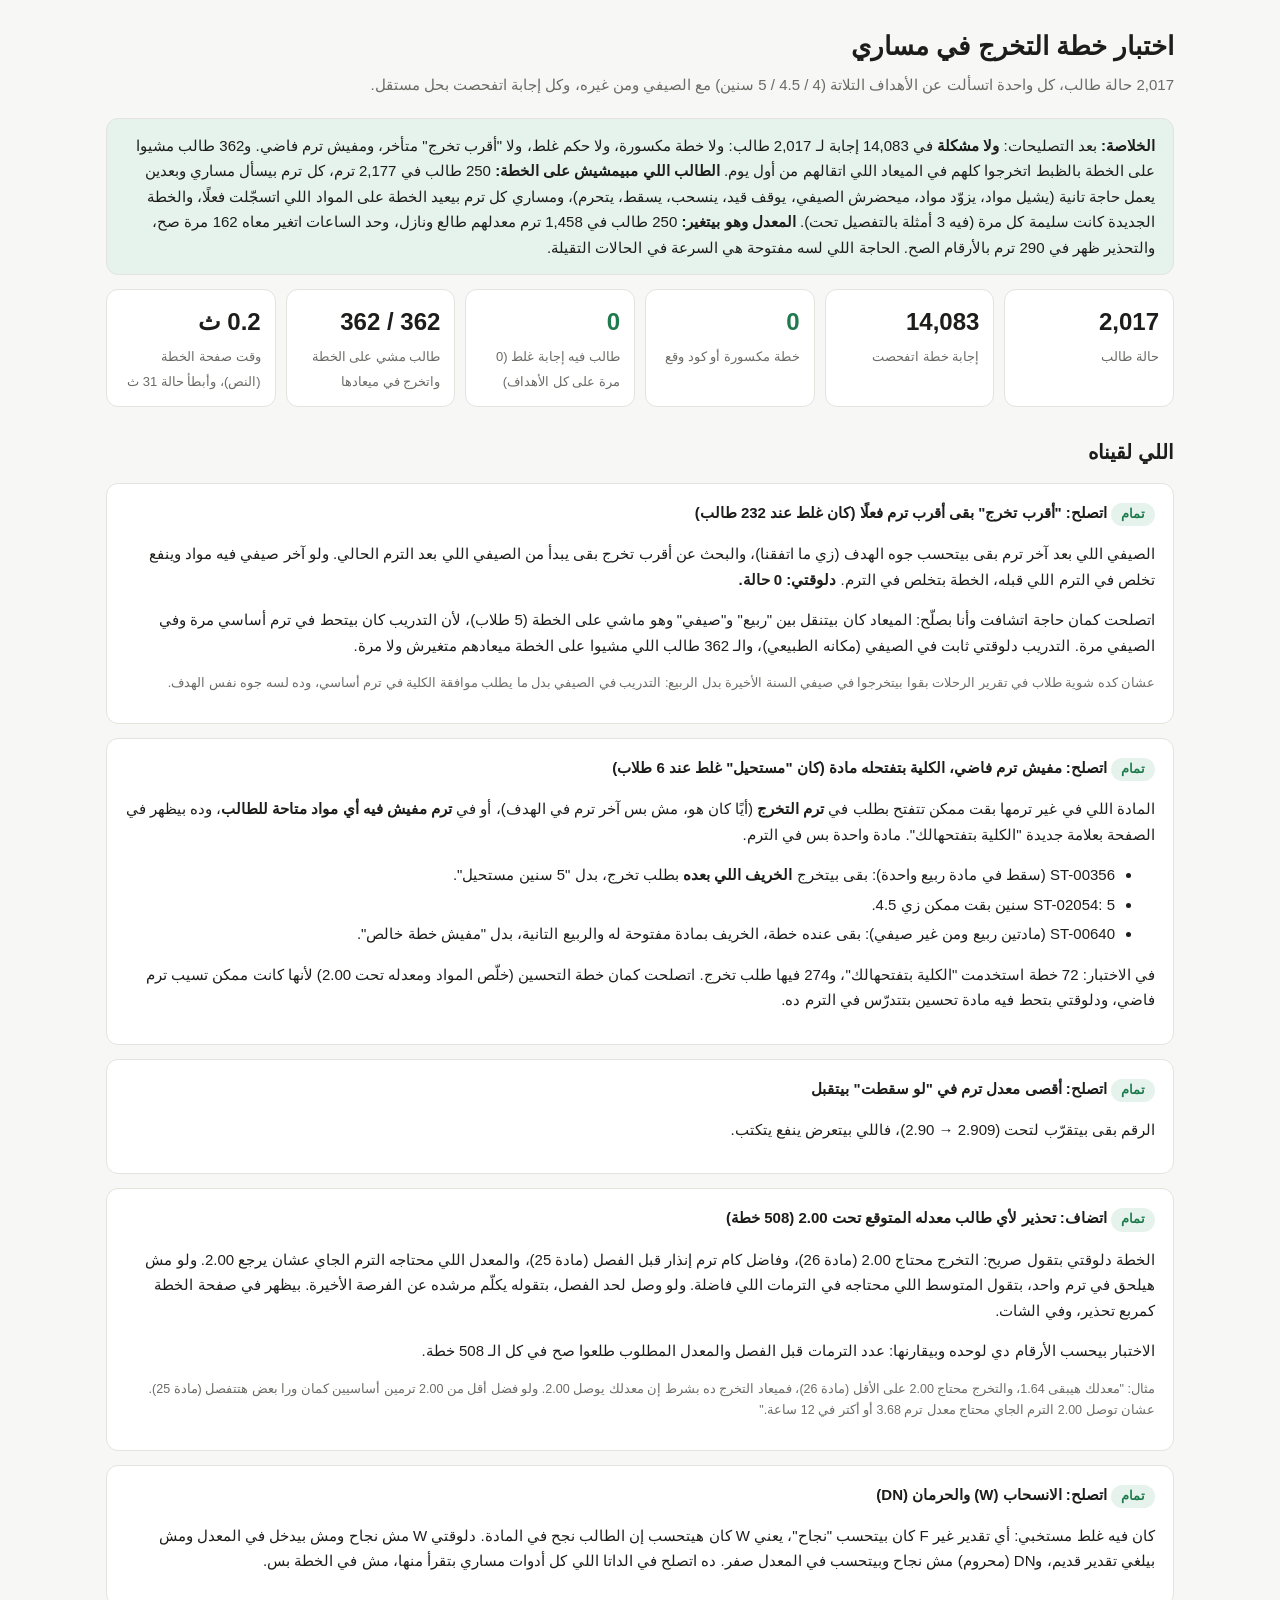
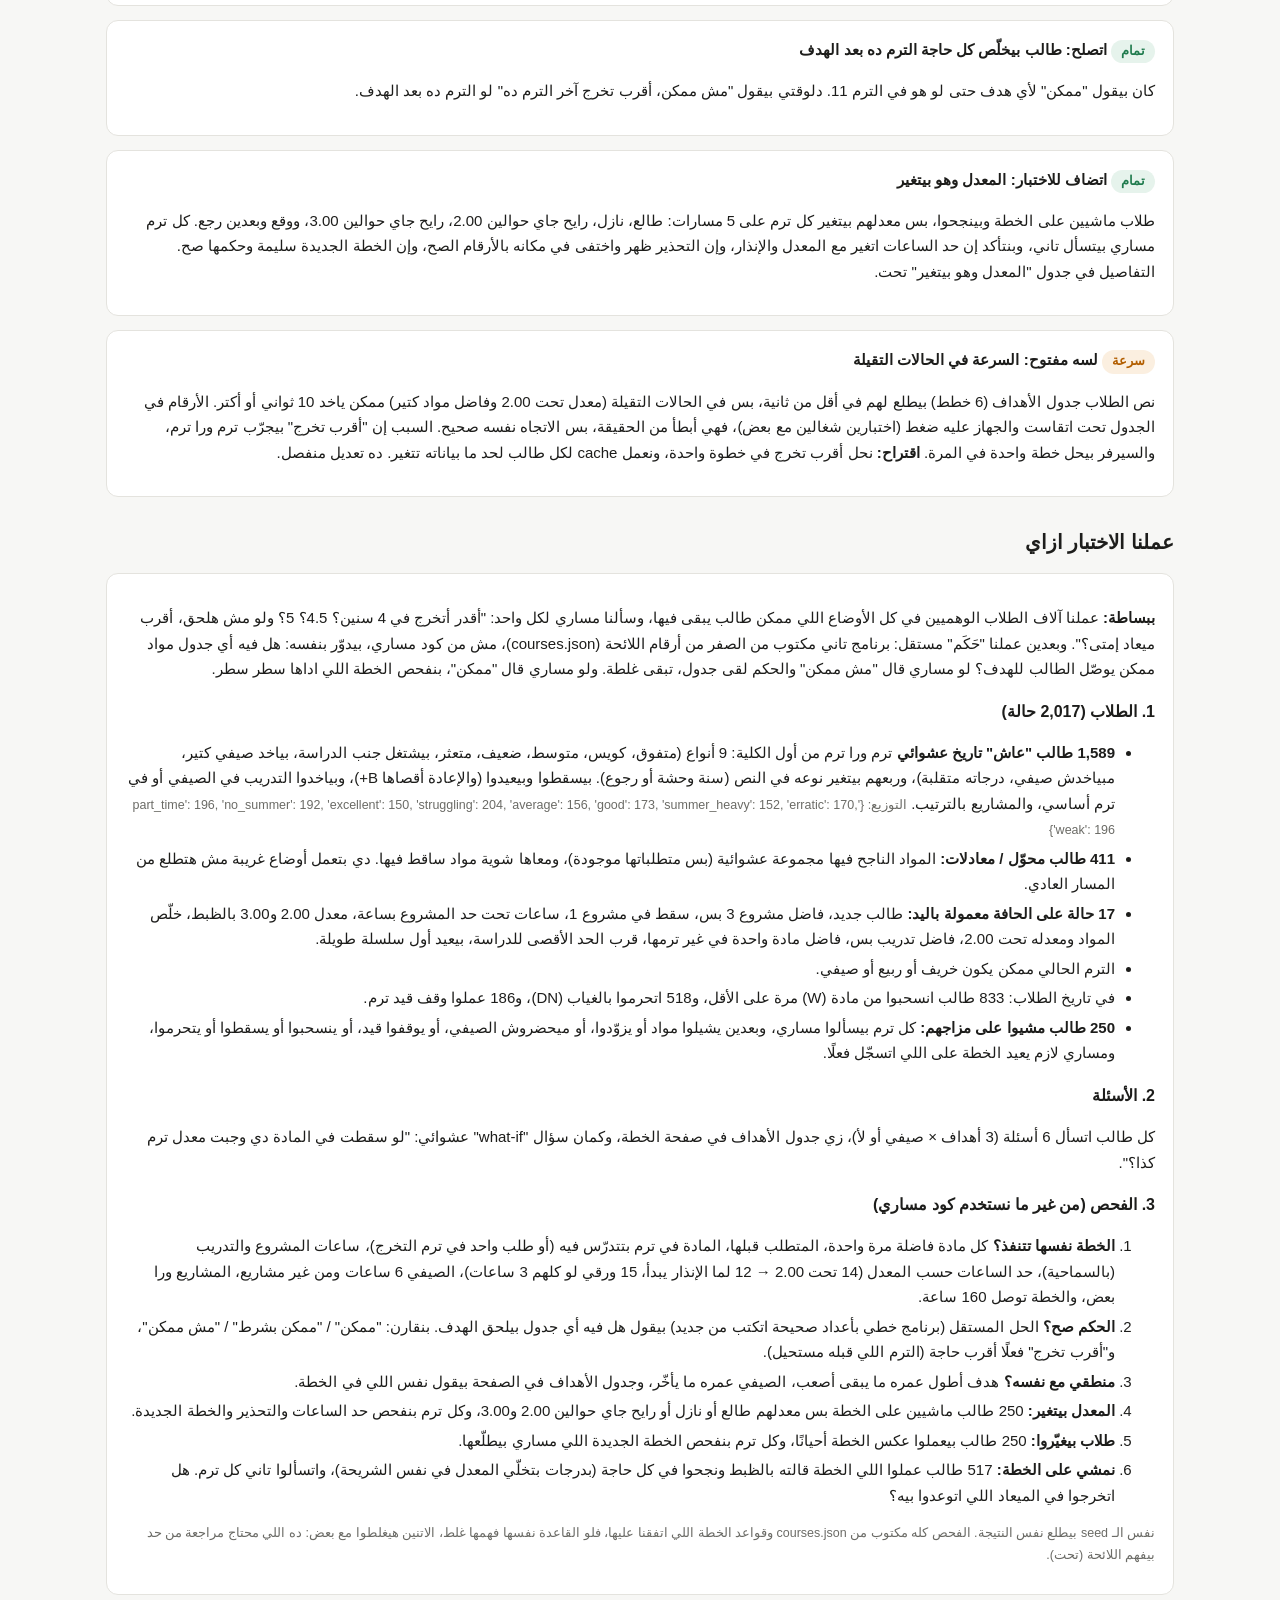
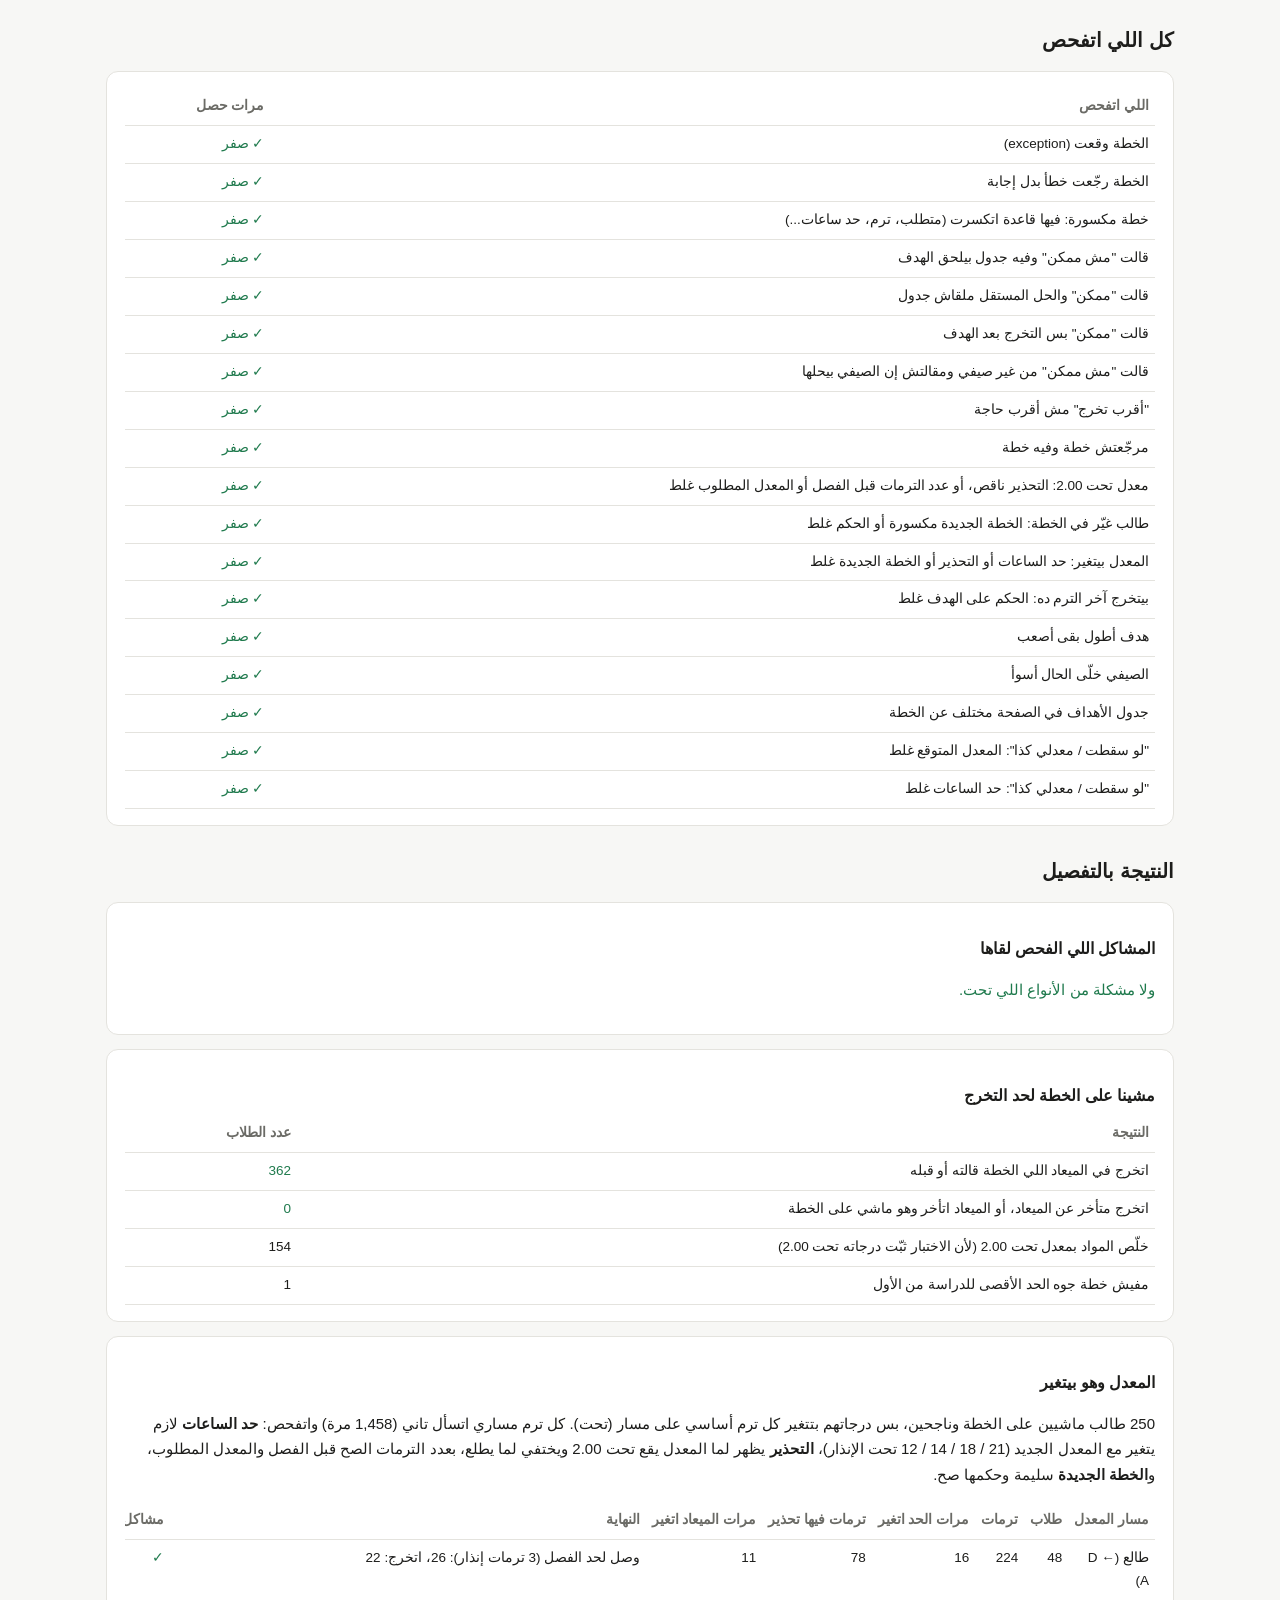
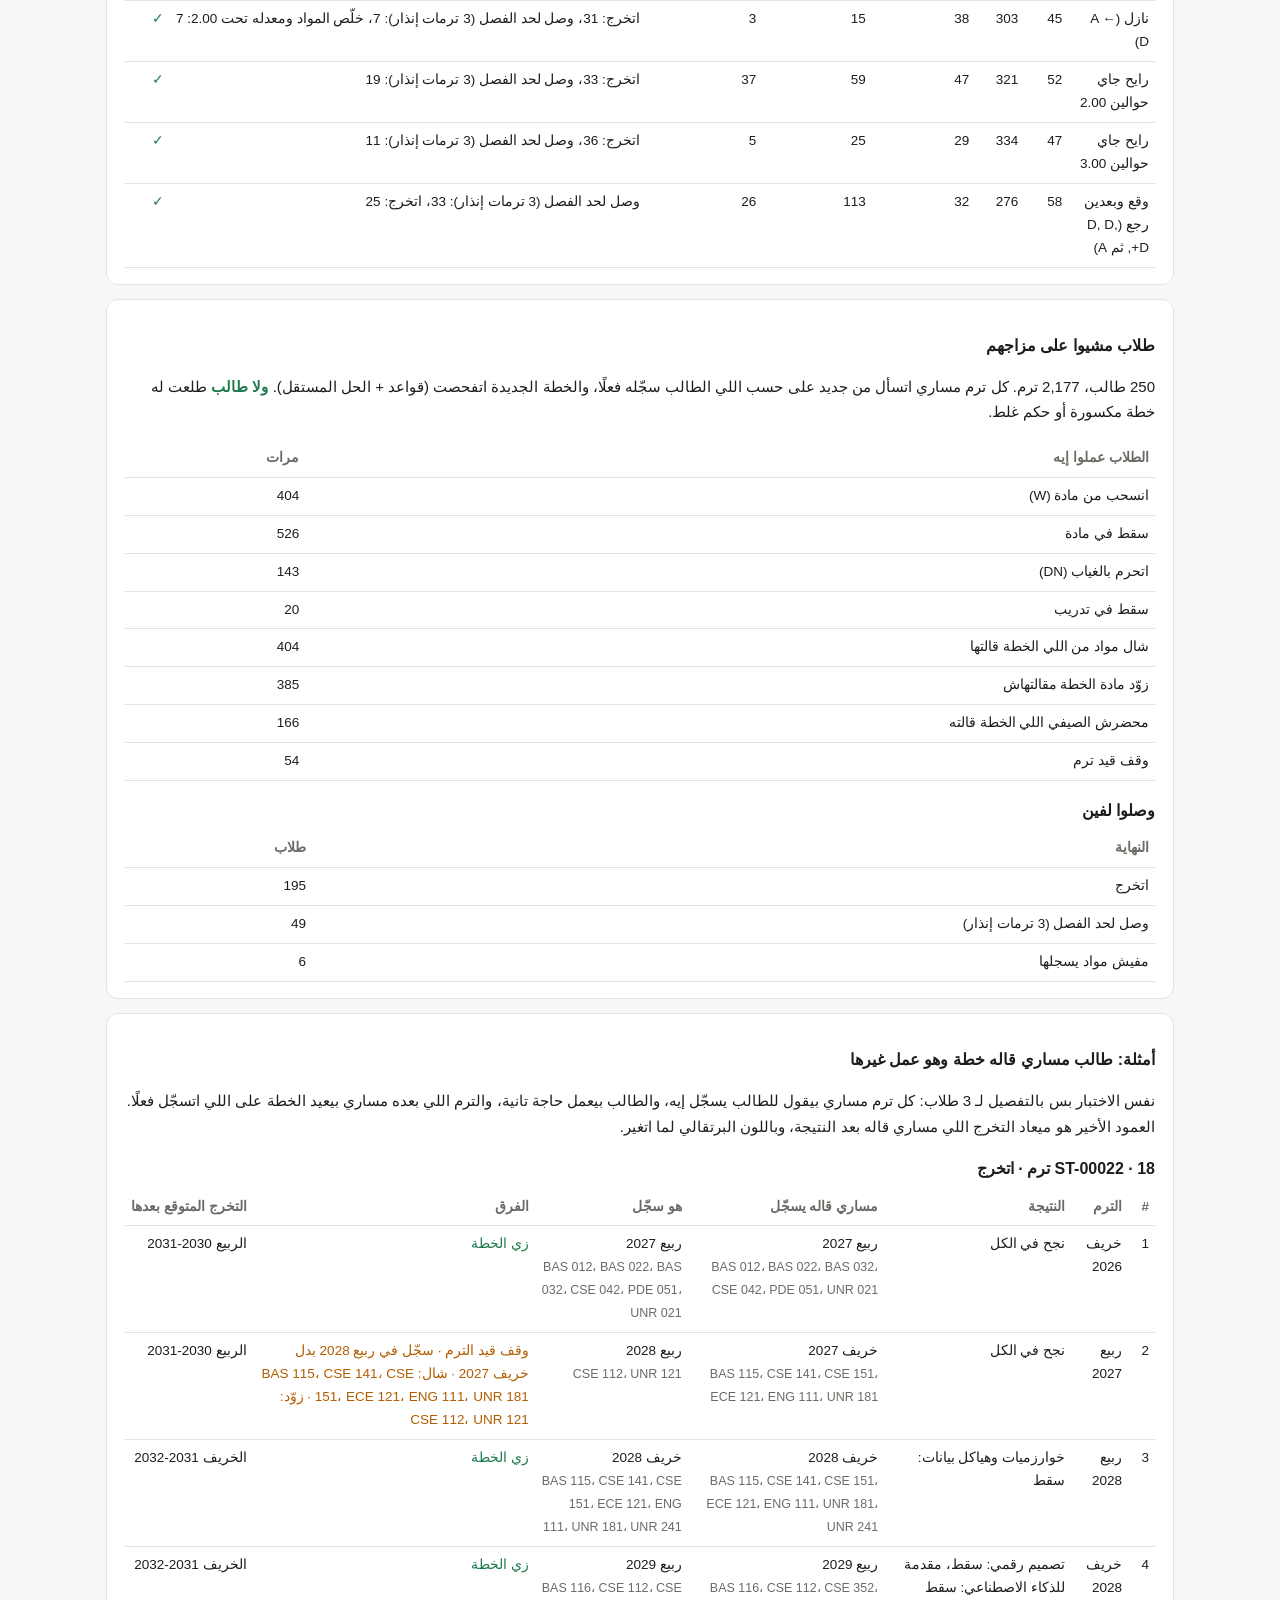
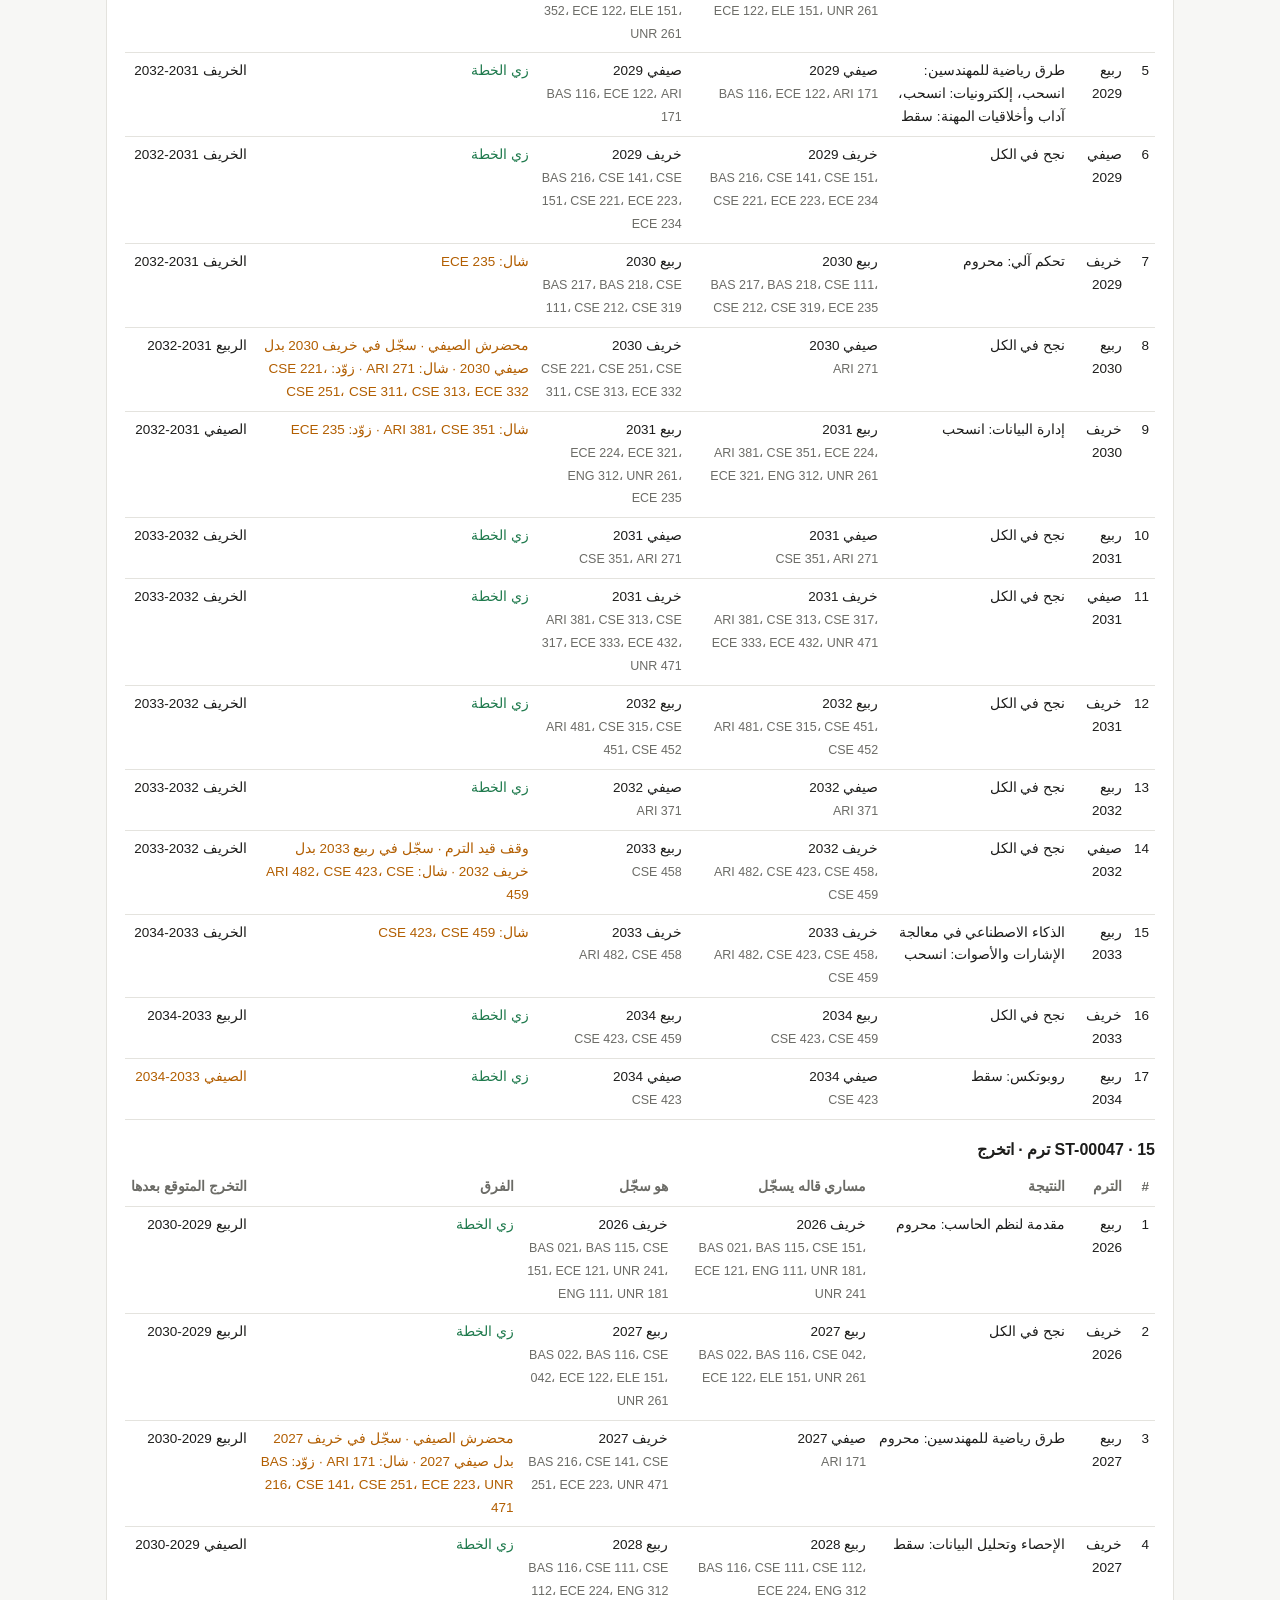
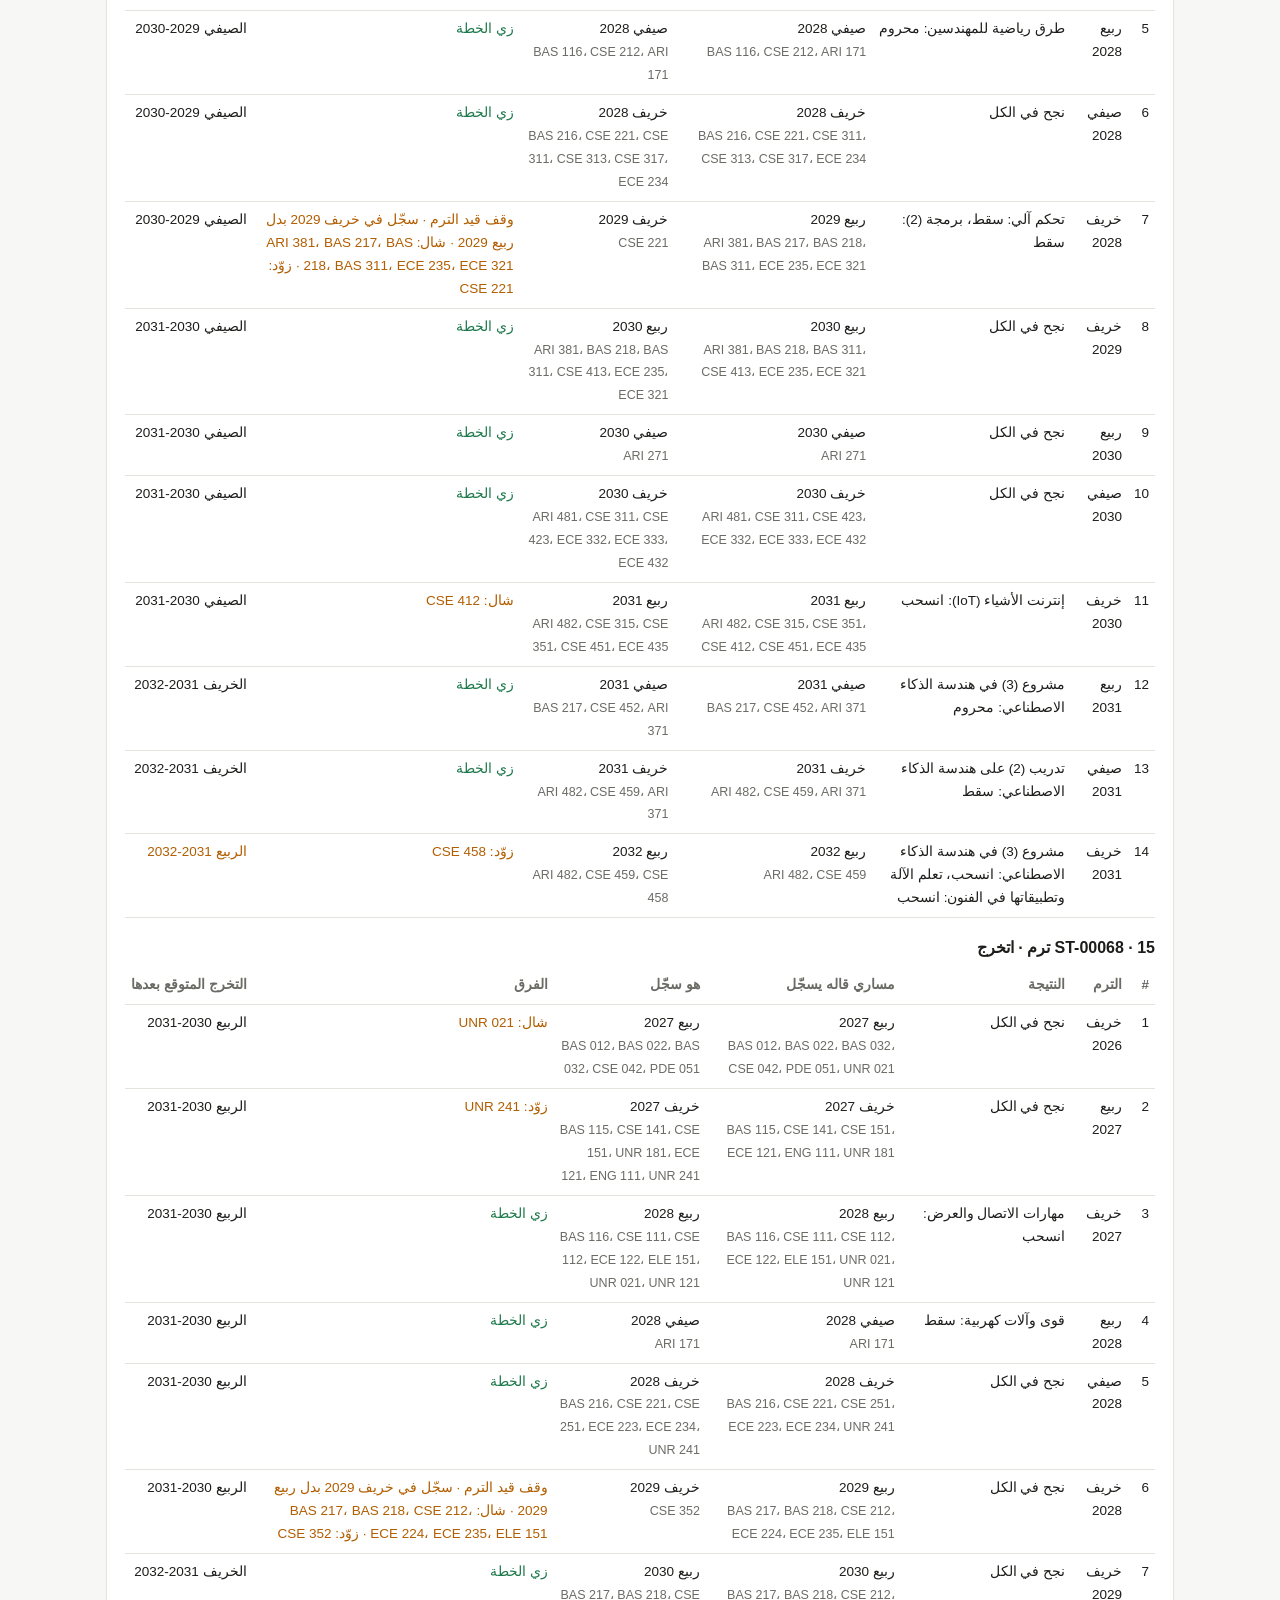
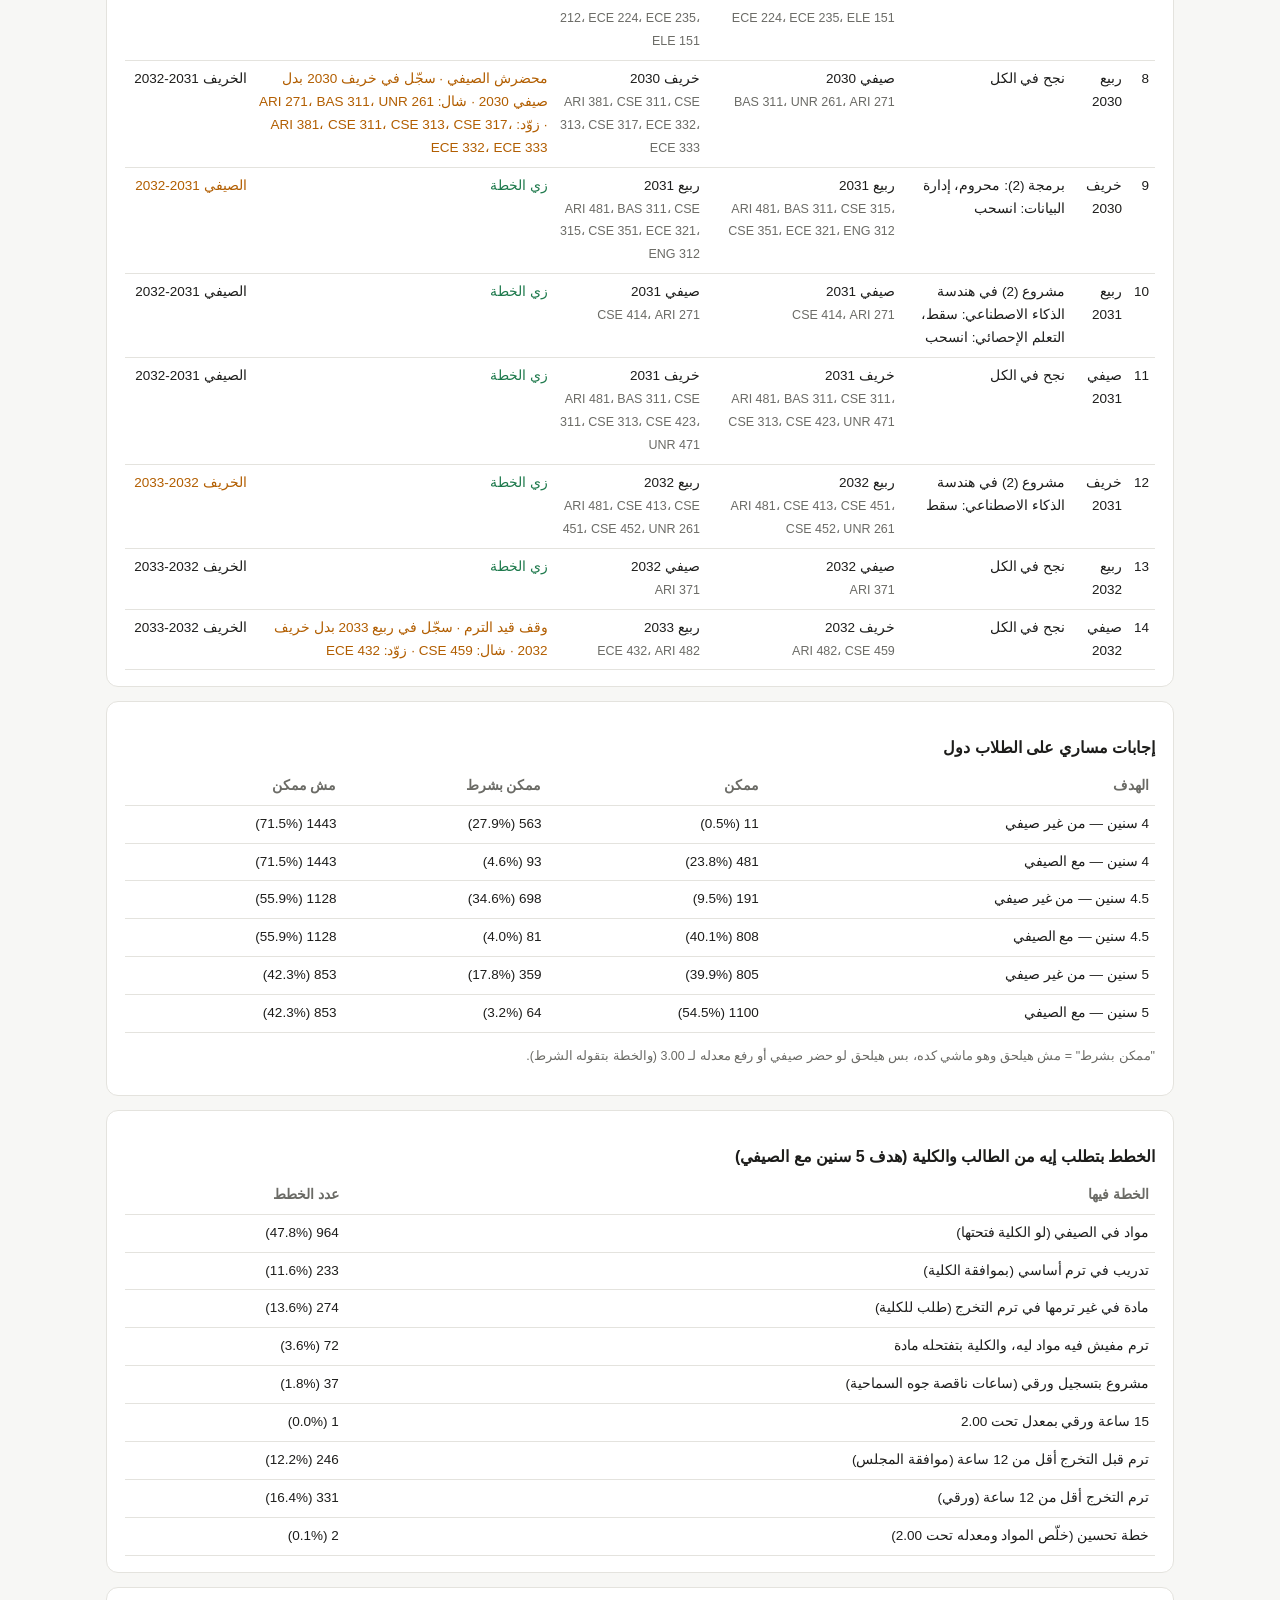
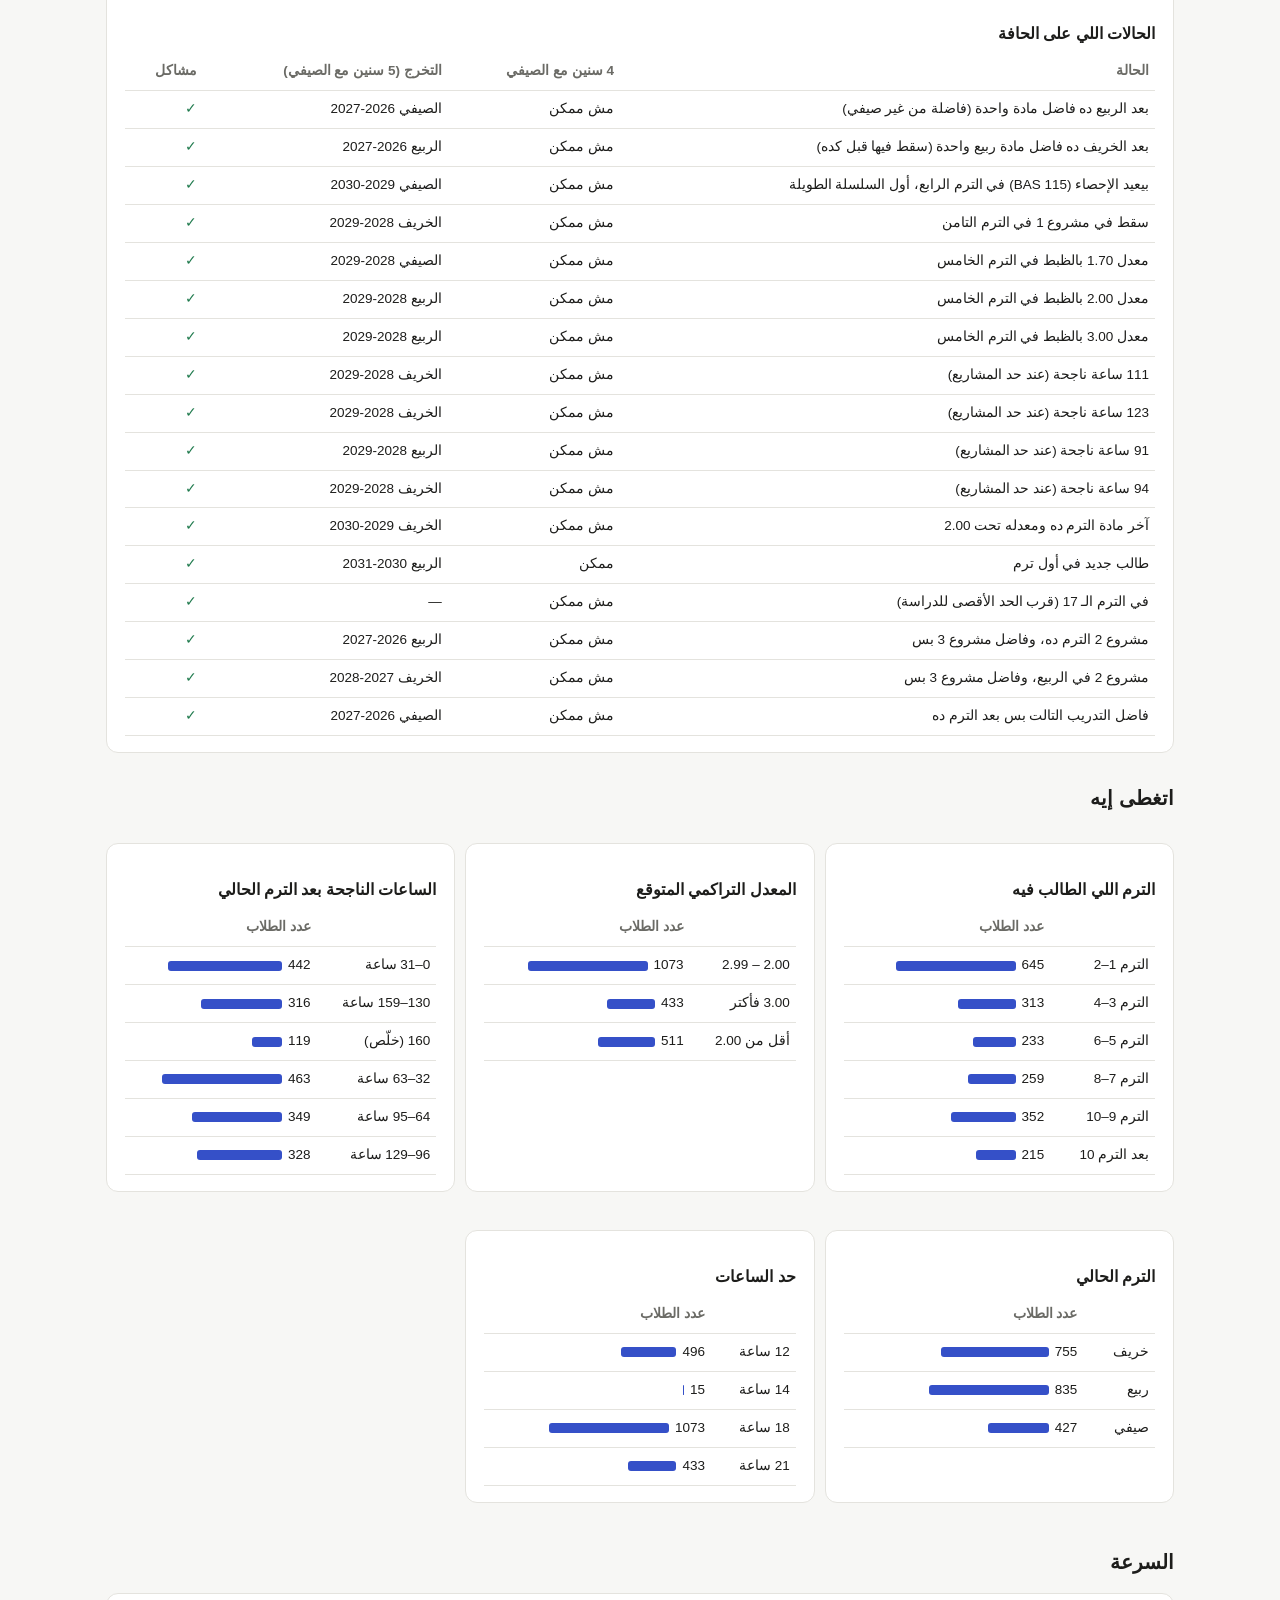
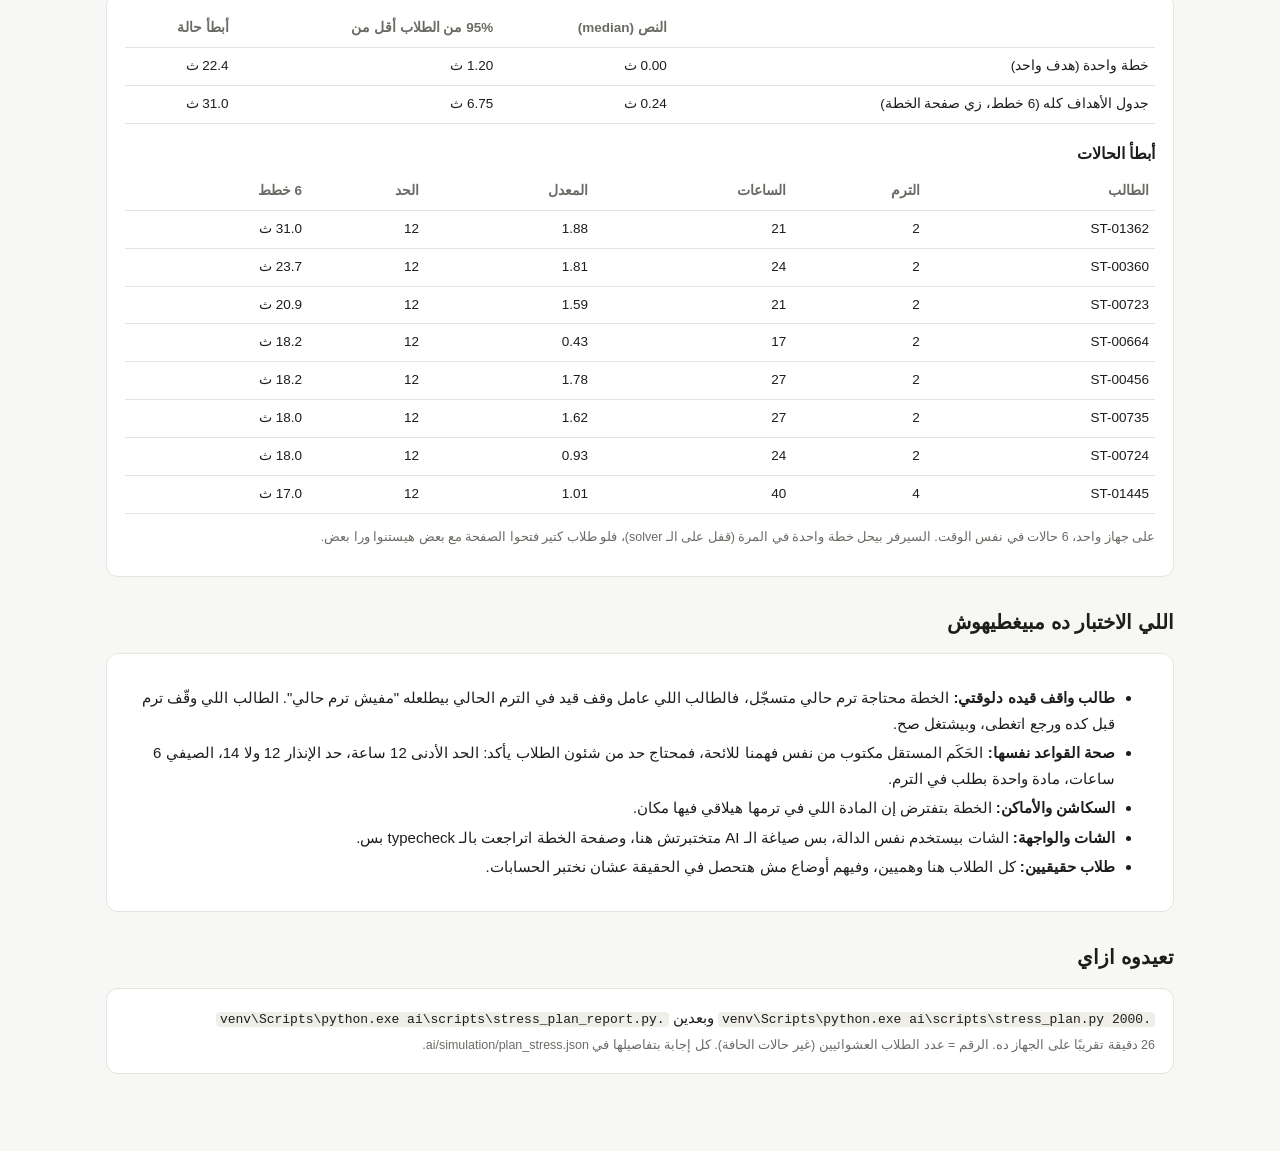
==== commit 9ed2c048: "Test: students whose GPA goes up and down, and worked examples of students who change the plan GPA p" ====
--- a/ai/simulation/plan_stress_report.html
+++ b/ai/simulation/plan_stress_report.html
@@ -28,7 +28,7 @@
 <h1>اختبار خطة التخرج في مساري</h1>
 <p class="sub">2,017 حالة طالب، كل واحدة اتسألت عن الأهداف التلاتة (4 / 4.5 / 5 سنين) مع الصيفي ومن غيره، وكل إجابة اتفحصت بحل مستقل.</p>
 
-<div class="verdict v-ok"><b>الخلاصة:</b> بعد التصليحات: <b>ولا مشكلة</b> في 14,083 إجابة لـ 2,017 طالب. ولا خطة مكسورة، ولا حكم غلط، ولا "أقرب تخرج" متأخر، ومفيش ترم فاضي. كمان 362 طالب مشيوا على الخطة بالظبط واتخرجوا كلهم في نفس الميعاد اللي اتقالهم من أول يوم، و250 طالب مشيوا على مزاجهم (انسحاب، سقوط، حرمان، شالوا مواد وزوّدوا، فوّتوا صيفي، وقف قيد) في 2,177 ترم، ومساري كان بيعيد الخطة صح كل ترم. الحاجة اللي لسه مفتوحة هي السرعة في الحالات التقيلة.</div>
+<div class="verdict v-ok"><b>الخلاصة:</b> بعد التصليحات: <b>ولا مشكلة</b> في 14,083 إجابة لـ 2,017 طالب: ولا خطة مكسورة، ولا حكم غلط، ولا "أقرب تخرج" متأخر، ومفيش ترم فاضي. و362 طالب مشيوا على الخطة بالظبط اتخرجوا كلهم في الميعاد اللي اتقالهم من أول يوم. <b>الطالب اللي مبيمشيش على الخطة:</b> 250 طالب في 2,177 ترم، كل ترم بيسأل مساري وبعدين يعمل حاجة تانية (يشيل مواد، يزوّد مواد، ميحضرش الصيفي، يوقف قيد، ينسحب، يسقط، يتحرم)، ومساري كل ترم بيعيد الخطة على المواد اللي اتسجّلت فعلًا، والخطة الجديدة كانت سليمة كل مرة (فيه 3 أمثلة بالتفصيل تحت). <b>المعدل وهو بيتغير:</b> 250 طالب في 1,458 ترم معدلهم طالع ونازل، وحد الساعات اتغير معاه 162 مرة صح، والتحذير ظهر في 290 ترم بالأرقام الصح. الحاجة اللي لسه مفتوحة هي السرعة في الحالات التقيلة.</div>
 
 <div class="kpis">
 <div class="kpi"><b>2,017</b><span>حالة طالب</span></div>
@@ -36,11 +36,11 @@
 <div class="kpi"><b class="ok">0</b><span>خطة مكسورة أو كود وقع</span></div>
 <div class="kpi"><b class="ok">0</b><span>طالب فيه إجابة غلط (0 مرة على كل الأهداف)</span></div>
 <div class="kpi"><b>362 / 362</b><span>طالب مشي على الخطة واتخرج في ميعادها</span></div>
-<div class="kpi"><b>0.3 ث</b><span>وقت صفحة الخطة (النص)، وأبطأ حالة 25 ث</span></div>
+<div class="kpi"><b>0.2 ث</b><span>وقت صفحة الخطة (النص)، وأبطأ حالة 31 ث</span></div>
 </div>
 
 <h2>اللي لقيناه</h2>
-<div class='card'><span class='tag t-ok'>تمام</span> <b>اتصلح: &quot;أقرب تخرج&quot; بقى أقرب ترم فعلًا (كان غلط عند 232 طالب)</b><div><p>الصيفي اللي بعد آخر ترم بقى بيتحسب جوه الهدف (زي ما اتفقنا)، والبحث عن أقرب تخرج بقى يبدأ من الصيفي اللي بعد الترم الحالي. ولو آخر صيفي فيه مواد وينفع تخلص في الترم اللي قبله، الخطة بتخلص في الترم. <b>دلوقتي: 0 حالة.</b></p><p>اتصلحت كمان حاجة اتشافت وأنا بصلّح: الميعاد كان بيتنقل بين "ربيع" و"صيفي" وهو ماشي على الخطة (5 طلاب)، لأن التدريب كان بيتحط في ترم أساسي مرة وفي الصيفي مرة. التدريب دلوقتي ثابت في الصيفي (مكانه الطبيعي)، والـ 362 طالب اللي مشيوا على الخطة ميعادهم متغيرش ولا مرة.</p><p class='small'>عشان كده شوية طلاب في تقرير الرحلات بقوا بيتخرجوا في صيفي السنة الأخيرة بدل الربيع: التدريب في الصيفي بدل ما يطلب موافقة الكلية في ترم أساسي، وده لسه جوه نفس الهدف.</p></div></div><div class='card'><span class='tag t-ok'>تمام</span> <b>اتصلح: مفيش ترم فاضي، الكلية بتفتحله مادة (كان &quot;مستحيل&quot; غلط عند 6 طلاب)</b><div><p>المادة اللي في غير ترمها بقت ممكن تتفتح بطلب في <b>ترم التخرج</b> (أيًا كان هو، مش بس آخر ترم في الهدف)، أو في <b>ترم مفيش فيه أي مواد متاحة للطالب</b>، وده بيظهر في الصفحة بعلامة جديدة "الكلية بتفتحهالك". مادة واحدة بس في الترم.</p><ul><li>ST-00356 (سقط في مادة ربيع واحدة): بقى بيتخرج <b>الخريف اللي بعده</b> بطلب تخرج، بدل "5 سنين مستحيل".</li><li>ST-02054: 5 سنين بقت ممكن زي 4.5.</li><li>ST-00640 (مادتين ربيع ومن غير صيفي): بقى عنده خطة، الخريف بمادة مفتوحة له والربيع التانية، بدل "مفيش خطة خالص".</li></ul><p>في الاختبار: 72 خطة استخدمت "الكلية بتفتحهالك"، و274 فيها طلب تخرج. اتصلحت كمان خطة التحسين (خلّص المواد ومعدله تحت 2.00) لأنها كانت ممكن تسيب ترم فاضي، ودلوقتي بتحط فيه مادة تحسين بتتدرّس في الترم ده.</p></div></div><div class='card'><span class='tag t-ok'>تمام</span> <b>اتصلح: أقصى معدل ترم في &quot;لو سقطت&quot; بيتقبل</b><div><p>الرقم بقى بيتقرّب لتحت (2.909 → 2.90)، فاللي بيتعرض ينفع يتكتب.</p></div></div><div class='card'><span class='tag t-ok'>تمام</span> <b>اتضاف: تحذير لأي طالب معدله المتوقع تحت 2.00 (508 خطة)</b><div><p>الخطة دلوقتي بتقول صريح: التخرج محتاج 2.00 (مادة 26)، وفاضل كام ترم إنذار قبل الفصل (مادة 25)، والمعدل اللي محتاجه الترم الجاي عشان يرجع 2.00. ولو مش هيلحق في ترم واحد، بتقول المتوسط اللي محتاجه في الترمات اللي فاضلة. ولو وصل لحد الفصل، بتقوله يكلّم مرشده عن الفرصة الأخيرة. بيظهر في صفحة الخطة كمربع تحذير، وفي الشات.</p><p>الاختبار بيحسب الأرقام دي لوحده وبيقارنها: عدد الترمات قبل الفصل والمعدل المطلوب طلعوا صح في كل الـ 508 خطة.</p><p class='small'>مثال: "معدلك هيبقى 1.64، والتخرج محتاج 2.00 على الأقل (مادة 26)، فميعاد التخرج ده بشرط إن معدلك يوصل 2.00. ولو فضل أقل من 2.00 ترمين أساسيين كمان ورا بعض هتتفصل (مادة 25). عشان توصل 2.00 الترم الجاي محتاج معدل ترم 3.68 أو أكتر في 12 ساعة."</p></div></div><div class='card'><span class='tag t-ok'>تمام</span> <b>اتصلح: الانسحاب (W) والحرمان (DN)</b><div><p>كان فيه غلط مستخبي: أي تقدير غير F كان بيتحسب "نجاح"، يعني W كان هيتحسب إن الطالب نجح في المادة. دلوقتي W مش نجاح ومش بيدخل في المعدل ومش بيلغي تقدير قديم، وDN (محروم) مش نجاح وبيتحسب في المعدل صفر. ده اتصلح في الداتا اللي كل أدوات مساري بتقرأ منها، مش في الخطة بس.</p></div></div><div class='card'><span class='tag t-ok'>تمام</span> <b>اتصلح: طالب بيخلّص كل حاجة الترم ده بعد الهدف</b><div><p>كان بيقول "ممكن" لأي هدف حتى لو هو في الترم 11. دلوقتي بيقول "مش ممكن، أقرب تخرج آخر الترم ده" لو الترم ده بعد الهدف.</p></div></div><div class='card'><span class='tag t-q'>سرعة</span> <b>لسه مفتوح: السرعة في الحالات التقيلة</b><div><p>نص الطلاب جدول الأهداف (6 خطط) بيطلع لهم في أقل من ثانية، بس في الحالات التقيلة (معدل تحت 2.00 وفاضل مواد كتير) ممكن ياخد 10 ثواني أو أكتر. الأرقام في الجدول تحت اتقاست والجهاز عليه ضغط (اختبارين شغالين مع بعض)، فهي أبطأ من الحقيقة، بس الاتجاه نفسه صحيح. السبب إن "أقرب تخرج" بيجرّب ترم ورا ترم، والسيرفر بيحل خطة واحدة في المرة. <b>اقتراح:</b> نحل أقرب تخرج في خطوة واحدة، ونعمل cache لكل طالب لحد ما بياناته تتغير. ده تعديل منفصل.</p></div></div>
+<div class='card'><span class='tag t-ok'>تمام</span> <b>اتصلح: &quot;أقرب تخرج&quot; بقى أقرب ترم فعلًا (كان غلط عند 232 طالب)</b><div><p>الصيفي اللي بعد آخر ترم بقى بيتحسب جوه الهدف (زي ما اتفقنا)، والبحث عن أقرب تخرج بقى يبدأ من الصيفي اللي بعد الترم الحالي. ولو آخر صيفي فيه مواد وينفع تخلص في الترم اللي قبله، الخطة بتخلص في الترم. <b>دلوقتي: 0 حالة.</b></p><p>اتصلحت كمان حاجة اتشافت وأنا بصلّح: الميعاد كان بيتنقل بين "ربيع" و"صيفي" وهو ماشي على الخطة (5 طلاب)، لأن التدريب كان بيتحط في ترم أساسي مرة وفي الصيفي مرة. التدريب دلوقتي ثابت في الصيفي (مكانه الطبيعي)، والـ 362 طالب اللي مشيوا على الخطة ميعادهم متغيرش ولا مرة.</p><p class='small'>عشان كده شوية طلاب في تقرير الرحلات بقوا بيتخرجوا في صيفي السنة الأخيرة بدل الربيع: التدريب في الصيفي بدل ما يطلب موافقة الكلية في ترم أساسي، وده لسه جوه نفس الهدف.</p></div></div><div class='card'><span class='tag t-ok'>تمام</span> <b>اتصلح: مفيش ترم فاضي، الكلية بتفتحله مادة (كان &quot;مستحيل&quot; غلط عند 6 طلاب)</b><div><p>المادة اللي في غير ترمها بقت ممكن تتفتح بطلب في <b>ترم التخرج</b> (أيًا كان هو، مش بس آخر ترم في الهدف)، أو في <b>ترم مفيش فيه أي مواد متاحة للطالب</b>، وده بيظهر في الصفحة بعلامة جديدة "الكلية بتفتحهالك". مادة واحدة بس في الترم.</p><ul><li>ST-00356 (سقط في مادة ربيع واحدة): بقى بيتخرج <b>الخريف اللي بعده</b> بطلب تخرج، بدل "5 سنين مستحيل".</li><li>ST-02054: 5 سنين بقت ممكن زي 4.5.</li><li>ST-00640 (مادتين ربيع ومن غير صيفي): بقى عنده خطة، الخريف بمادة مفتوحة له والربيع التانية، بدل "مفيش خطة خالص".</li></ul><p>في الاختبار: 72 خطة استخدمت "الكلية بتفتحهالك"، و274 فيها طلب تخرج. اتصلحت كمان خطة التحسين (خلّص المواد ومعدله تحت 2.00) لأنها كانت ممكن تسيب ترم فاضي، ودلوقتي بتحط فيه مادة تحسين بتتدرّس في الترم ده.</p></div></div><div class='card'><span class='tag t-ok'>تمام</span> <b>اتصلح: أقصى معدل ترم في &quot;لو سقطت&quot; بيتقبل</b><div><p>الرقم بقى بيتقرّب لتحت (2.909 → 2.90)، فاللي بيتعرض ينفع يتكتب.</p></div></div><div class='card'><span class='tag t-ok'>تمام</span> <b>اتضاف: تحذير لأي طالب معدله المتوقع تحت 2.00 (508 خطة)</b><div><p>الخطة دلوقتي بتقول صريح: التخرج محتاج 2.00 (مادة 26)، وفاضل كام ترم إنذار قبل الفصل (مادة 25)، والمعدل اللي محتاجه الترم الجاي عشان يرجع 2.00. ولو مش هيلحق في ترم واحد، بتقول المتوسط اللي محتاجه في الترمات اللي فاضلة. ولو وصل لحد الفصل، بتقوله يكلّم مرشده عن الفرصة الأخيرة. بيظهر في صفحة الخطة كمربع تحذير، وفي الشات.</p><p>الاختبار بيحسب الأرقام دي لوحده وبيقارنها: عدد الترمات قبل الفصل والمعدل المطلوب طلعوا صح في كل الـ 508 خطة.</p><p class='small'>مثال: "معدلك هيبقى 1.64، والتخرج محتاج 2.00 على الأقل (مادة 26)، فميعاد التخرج ده بشرط إن معدلك يوصل 2.00. ولو فضل أقل من 2.00 ترمين أساسيين كمان ورا بعض هتتفصل (مادة 25). عشان توصل 2.00 الترم الجاي محتاج معدل ترم 3.68 أو أكتر في 12 ساعة."</p></div></div><div class='card'><span class='tag t-ok'>تمام</span> <b>اتصلح: الانسحاب (W) والحرمان (DN)</b><div><p>كان فيه غلط مستخبي: أي تقدير غير F كان بيتحسب "نجاح"، يعني W كان هيتحسب إن الطالب نجح في المادة. دلوقتي W مش نجاح ومش بيدخل في المعدل ومش بيلغي تقدير قديم، وDN (محروم) مش نجاح وبيتحسب في المعدل صفر. ده اتصلح في الداتا اللي كل أدوات مساري بتقرأ منها، مش في الخطة بس.</p></div></div><div class='card'><span class='tag t-ok'>تمام</span> <b>اتصلح: طالب بيخلّص كل حاجة الترم ده بعد الهدف</b><div><p>كان بيقول "ممكن" لأي هدف حتى لو هو في الترم 11. دلوقتي بيقول "مش ممكن، أقرب تخرج آخر الترم ده" لو الترم ده بعد الهدف.</p></div></div><div class='card'><span class='tag t-ok'>تمام</span> <b>اتضاف للاختبار: المعدل وهو بيتغير</b><div><p>طلاب ماشيين على الخطة وبينجحوا، بس معدلهم بيتغير كل ترم على 5 مسارات: طالع، نازل، رايح جاي حوالين 2.00، رايح جاي حوالين 3.00، ووقع وبعدين رجع. كل ترم مساري بيتسأل تاني، وبنتأكد إن حد الساعات اتغير مع المعدل والإنذار، وإن التحذير ظهر واختفى في مكانه بالأرقام الصح، وإن الخطة الجديدة سليمة وحكمها صح. التفاصيل في جدول "المعدل وهو بيتغير" تحت.</p></div></div><div class='card'><span class='tag t-q'>سرعة</span> <b>لسه مفتوح: السرعة في الحالات التقيلة</b><div><p>نص الطلاب جدول الأهداف (6 خطط) بيطلع لهم في أقل من ثانية، بس في الحالات التقيلة (معدل تحت 2.00 وفاضل مواد كتير) ممكن ياخد 10 ثواني أو أكتر. الأرقام في الجدول تحت اتقاست والجهاز عليه ضغط (اختبارين شغالين مع بعض)، فهي أبطأ من الحقيقة، بس الاتجاه نفسه صحيح. السبب إن "أقرب تخرج" بيجرّب ترم ورا ترم، والسيرفر بيحل خطة واحدة في المرة. <b>اقتراح:</b> نحل أقرب تخرج في خطوة واحدة، ونعمل cache لكل طالب لحد ما بياناته تتغير. ده تعديل منفصل.</p></div></div>
 
 <h2>عملنا الاختبار ازاي</h2>
 <div class="card">
@@ -66,6 +66,7 @@
 (14 تحت 2.00 → 12 لما الإنذار يبدأ، 15 ورقي لو كلهم 3 ساعات)، الصيفي 6 ساعات ومن غير مشاريع، المشاريع ورا بعض، والخطة توصل 160 ساعة.</li>
 <li><b>الحكم صح؟</b> الحل المستقل (برنامج خطي بأعداد صحيحة اتكتب من جديد) بيقول هل فيه أي جدول بيلحق الهدف. بنقارن: "ممكن" / "ممكن بشرط" / "مش ممكن"، و"أقرب تخرج" فعلًا أقرب حاجة (الترم اللي قبله مستحيل).</li>
 <li><b>منطقي مع نفسه؟</b> هدف أطول عمره ما يبقى أصعب، الصيفي عمره ما يأخّر، وجدول الأهداف في الصفحة بيقول نفس اللي في الخطة.</li>
+<li><b>المعدل بيتغير:</b> 250 طالب ماشيين على الخطة بس معدلهم طالع أو نازل أو رايح جاي حوالين 2.00 و3.00، وكل ترم بنفحص حد الساعات والتحذير والخطة الجديدة.</li>
 <li><b>طلاب بيغيّروا:</b> 250 طالب بيعملوا عكس الخطة أحيانًا، وكل ترم بنفحص الخطة الجديدة اللي مساري بيطلّعها.</li>
 <li><b>نمشي على الخطة:</b> 517 طالب عملوا اللي الخطة قالته بالظبط ونجحوا في كل حاجة (بدرجات بتخلّي المعدل في نفس الشريحة)، واتسألوا تاني كل ترم. هل اتخرجوا في الميعاد اللي اتوعدوا بيه؟</li>
 </ol>
@@ -73,13 +74,15 @@
 </div>
 
 <h2>كل اللي اتفحص</h2>
-<div class="card"><div class='scroll'><table><tr><th>اللي اتفحص</th><th>مرات حصل</th></tr><tr><td class=''>الخطة وقعت (exception)</td><td class='n'><span class='ok'>✓ صفر</span></td></tr><tr><td class=''>الخطة رجّعت خطأ بدل إجابة</td><td class='n'><span class='ok'>✓ صفر</span></td></tr><tr><td class=''>خطة مكسورة: فيها قاعدة اتكسرت (متطلب، ترم، حد ساعات...)</td><td class='n'><span class='ok'>✓ صفر</span></td></tr><tr><td class=''>قالت &quot;مش ممكن&quot; وفيه جدول بيلحق الهدف</td><td class='n'><span class='ok'>✓ صفر</span></td></tr><tr><td class=''>قالت &quot;ممكن&quot; والحل المستقل ملقاش جدول</td><td class='n'><span class='ok'>✓ صفر</span></td></tr><tr><td class=''>قالت &quot;ممكن&quot; بس التخرج بعد الهدف</td><td class='n'><span class='ok'>✓ صفر</span></td></tr><tr><td class=''>قالت &quot;مش ممكن&quot; من غير صيفي ومقالتش إن الصيفي بيحلها</td><td class='n'><span class='ok'>✓ صفر</span></td></tr><tr><td class=''>&quot;أقرب تخرج&quot; مش أقرب حاجة</td><td class='n'><span class='ok'>✓ صفر</span></td></tr><tr><td class=''>مرجّعتش خطة وفيه خطة</td><td class='n'><span class='ok'>✓ صفر</span></td></tr><tr><td class=''>معدل تحت 2.00: التحذير ناقص، أو عدد الترمات قبل الفصل أو المعدل المطلوب غلط</td><td class='n'><span class='ok'>✓ صفر</span></td></tr><tr><td class=''>طالب غيّر في الخطة: الخطة الجديدة مكسورة أو الحكم غلط</td><td class='n'><span class='ok'>✓ صفر</span></td></tr><tr><td class=''>هدف أطول بقى أصعب</td><td class='n'><span class='ok'>✓ صفر</span></td></tr><tr><td class=''>الصيفي خلّى الحال أسوأ</td><td class='n'><span class='ok'>✓ صفر</span></td></tr><tr><td class=''>جدول الأهداف في الصفحة مختلف عن الخطة</td><td class='n'><span class='ok'>✓ صفر</span></td></tr><tr><td class=''>&quot;لو سقطت / معدلي كذا&quot;: المعدل المتوقع غلط</td><td class='n'><span class='ok'>✓ صفر</span></td></tr><tr><td class=''>&quot;لو سقطت / معدلي كذا&quot;: حد الساعات غلط</td><td class='n'><span class='ok'>✓ صفر</span></td></tr></table></div></div>
+<div class="card"><div class='scroll'><table><tr><th>اللي اتفحص</th><th>مرات حصل</th></tr><tr><td class=''>الخطة وقعت (exception)</td><td class='n'><span class='ok'>✓ صفر</span></td></tr><tr><td class=''>الخطة رجّعت خطأ بدل إجابة</td><td class='n'><span class='ok'>✓ صفر</span></td></tr><tr><td class=''>خطة مكسورة: فيها قاعدة اتكسرت (متطلب، ترم، حد ساعات...)</td><td class='n'><span class='ok'>✓ صفر</span></td></tr><tr><td class=''>قالت &quot;مش ممكن&quot; وفيه جدول بيلحق الهدف</td><td class='n'><span class='ok'>✓ صفر</span></td></tr><tr><td class=''>قالت &quot;ممكن&quot; والحل المستقل ملقاش جدول</td><td class='n'><span class='ok'>✓ صفر</span></td></tr><tr><td class=''>قالت &quot;ممكن&quot; بس التخرج بعد الهدف</td><td class='n'><span class='ok'>✓ صفر</span></td></tr><tr><td class=''>قالت &quot;مش ممكن&quot; من غير صيفي ومقالتش إن الصيفي بيحلها</td><td class='n'><span class='ok'>✓ صفر</span></td></tr><tr><td class=''>&quot;أقرب تخرج&quot; مش أقرب حاجة</td><td class='n'><span class='ok'>✓ صفر</span></td></tr><tr><td class=''>مرجّعتش خطة وفيه خطة</td><td class='n'><span class='ok'>✓ صفر</span></td></tr><tr><td class=''>معدل تحت 2.00: التحذير ناقص، أو عدد الترمات قبل الفصل أو المعدل المطلوب غلط</td><td class='n'><span class='ok'>✓ صفر</span></td></tr><tr><td class=''>طالب غيّر في الخطة: الخطة الجديدة مكسورة أو الحكم غلط</td><td class='n'><span class='ok'>✓ صفر</span></td></tr><tr><td class=''>المعدل بيتغير: حد الساعات أو التحذير أو الخطة الجديدة غلط</td><td class='n'><span class='ok'>✓ صفر</span></td></tr><tr><td class=''>بيتخرج آخر الترم ده: الحكم على الهدف غلط</td><td class='n'><span class='ok'>✓ صفر</span></td></tr><tr><td class=''>هدف أطول بقى أصعب</td><td class='n'><span class='ok'>✓ صفر</span></td></tr><tr><td class=''>الصيفي خلّى الحال أسوأ</td><td class='n'><span class='ok'>✓ صفر</span></td></tr><tr><td class=''>جدول الأهداف في الصفحة مختلف عن الخطة</td><td class='n'><span class='ok'>✓ صفر</span></td></tr><tr><td class=''>&quot;لو سقطت / معدلي كذا&quot;: المعدل المتوقع غلط</td><td class='n'><span class='ok'>✓ صفر</span></td></tr><tr><td class=''>&quot;لو سقطت / معدلي كذا&quot;: حد الساعات غلط</td><td class='n'><span class='ok'>✓ صفر</span></td></tr></table></div></div>
 
 <h2>النتيجة بالتفصيل</h2>
 <div class="card"><h3>المشاكل اللي الفحص لقاها</h3><p class='ok'>ولا مشكلة من الأنواع اللي تحت.</p></div>
 <div class="card"><h3>مشينا على الخطة لحد التخرج</h3><div class='scroll'><table><tr><th>النتيجة</th><th>عدد الطلاب</th></tr><tr><td class=''>اتخرج في الميعاد اللي الخطة قالته أو قبله</td><td class='n'><span class='ok'>362</span></td></tr><tr><td class=''>اتخرج متأخر عن الميعاد، أو الميعاد اتأخر وهو ماشي على الخطة</td><td class='n'><span class='ok'>0</span></td></tr><tr><td class=''>خلّص المواد بمعدل تحت 2.00 (لأن الاختبار ثبّت درجاته تحت 2.00)</td><td class='n'>154</td></tr><tr><td class=''>مفيش خطة جوه الحد الأقصى للدراسة من الأول</td><td class='n'>1</td></tr></table></div></div>
+<div class="card"><h3>المعدل وهو بيتغير</h3><p>250 طالب ماشيين على الخطة وناجحين، بس درجاتهم بتتغير كل ترم أساسي على مسار (تحت). كل ترم مساري اتسأل تاني (1,458 مرة) واتفحص: <b>حد الساعات</b> لازم يتغير مع المعدل الجديد (21 / 18 / 14 / 12 تحت الإنذار)، <b>التحذير</b> يظهر لما المعدل يقع تحت 2.00 ويختفي لما يطلع، بعدد الترمات الصح قبل الفصل والمعدل المطلوب، و<b>الخطة الجديدة</b> سليمة وحكمها صح.</p><div class='scroll'><table><tr><th>مسار المعدل</th><th>طلاب</th><th>ترمات</th><th>مرات الحد اتغير</th><th>ترمات فيها تحذير</th><th>مرات الميعاد اتغير</th><th>النهاية</th><th>مشاكل</th></tr><tr><td class=''>طالع (D ← A)</td><td class='n'>48</td><td class='n'>224</td><td class='n'>16</td><td class='n'>78</td><td class='n'>11</td><td class='n'>وصل لحد الفصل (3 ترمات إنذار): 26، اتخرج: 22</td><td class='n'><span class='ok'>✓</span></td></tr><tr><td class=''>نازل (A ← D)</td><td class='n'>45</td><td class='n'>303</td><td class='n'>38</td><td class='n'>15</td><td class='n'>3</td><td class='n'>اتخرج: 31، وصل لحد الفصل (3 ترمات إنذار): 7، خلّص المواد ومعدله تحت 2.00: 7</td><td class='n'><span class='ok'>✓</span></td></tr><tr><td class=''>رايح جاي حوالين 2.00</td><td class='n'>52</td><td class='n'>321</td><td class='n'>47</td><td class='n'>59</td><td class='n'>37</td><td class='n'>اتخرج: 33، وصل لحد الفصل (3 ترمات إنذار): 19</td><td class='n'><span class='ok'>✓</span></td></tr><tr><td class=''>رايح جاي حوالين 3.00</td><td class='n'>47</td><td class='n'>334</td><td class='n'>29</td><td class='n'>25</td><td class='n'>5</td><td class='n'>اتخرج: 36، وصل لحد الفصل (3 ترمات إنذار): 11</td><td class='n'><span class='ok'>✓</span></td></tr><tr><td class=''>وقع وبعدين رجع (D, D, D+, ثم A)</td><td class='n'>58</td><td class='n'>276</td><td class='n'>32</td><td class='n'>113</td><td class='n'>26</td><td class='n'>وصل لحد الفصل (3 ترمات إنذار): 33، اتخرج: 25</td><td class='n'><span class='ok'>✓</span></td></tr></table></div></div>
 <div class="card"><h3>طلاب مشيوا على مزاجهم</h3><p>250 طالب، 2,177 ترم. كل ترم مساري اتسأل من جديد على حسب اللي الطالب سجّله فعلًا، والخطة الجديدة اتفحصت (قواعد + الحل المستقل). <b class='ok'>ولا طالب</b> طلعت له خطة مكسورة أو حكم غلط.</p><div class='scroll'><table><tr><th>الطلاب عملوا إيه</th><th>مرات</th></tr><tr><td class=''>انسحب من مادة (W)</td><td class='n'>404</td></tr><tr><td class=''>سقط في مادة</td><td class='n'>526</td></tr><tr><td class=''>اتحرم بالغياب (DN)</td><td class='n'>143</td></tr><tr><td class=''>سقط في تدريب</td><td class='n'>20</td></tr><tr><td class=''>شال مواد من اللي الخطة قالتها</td><td class='n'>404</td></tr><tr><td class=''>زوّد مادة الخطة مقالتهاش</td><td class='n'>385</td></tr><tr><td class=''>محضرش الصيفي اللي الخطة قالته</td><td class='n'>166</td></tr><tr><td class=''>وقف قيد ترم</td><td class='n'>54</td></tr></table></div><h3>وصلوا لفين</h3><div class='scroll'><table><tr><th>النهاية</th><th>طلاب</th></tr><tr><td class=''>اتخرج</td><td class='n'>195</td></tr><tr><td class=''>وصل لحد الفصل (3 ترمات إنذار)</td><td class='n'>49</td></tr><tr><td class=''>مفيش مواد يسجلها</td><td class='n'>6</td></tr></table></div></div>
-<div class="card"><h3>إجابات مساري على الطلاب دول</h3><div class='scroll'><table><tr><th>الهدف</th><th>ممكن</th><th>ممكن بشرط</th><th>مش ممكن</th></tr><tr><td class=''>4 سنين — من غير صيفي</td><td class='n'>11 (0.5%)</td><td class='n'>563 (27.9%)</td><td class='n'>1443 (71.5%)</td></tr><tr><td class=''>4 سنين — مع الصيفي</td><td class='n'>481 (23.8%)</td><td class='n'>93 (4.6%)</td><td class='n'>1443 (71.5%)</td></tr><tr><td class=''>4.5 سنين — من غير صيفي</td><td class='n'>191 (9.5%)</td><td class='n'>697 (34.6%)</td><td class='n'>1129 (56.0%)</td></tr><tr><td class=''>4.5 سنين — مع الصيفي</td><td class='n'>808 (40.1%)</td><td class='n'>80 (4.0%)</td><td class='n'>1129 (56.0%)</td></tr><tr><td class=''>5 سنين — من غير صيفي</td><td class='n'>805 (39.9%)</td><td class='n'>359 (17.8%)</td><td class='n'>853 (42.3%)</td></tr><tr><td class=''>5 سنين — مع الصيفي</td><td class='n'>1100 (54.5%)</td><td class='n'>64 (3.2%)</td><td class='n'>853 (42.3%)</td></tr></table></div>
+<div class="card"><h3>أمثلة: طالب مساري قاله خطة وهو عمل غيرها</h3><p>نفس الاختبار بس بالتفصيل لـ 3 طلاب: كل ترم مساري بيقول للطالب يسجّل إيه، والطالب بيعمل حاجة تانية، والترم اللي بعده مساري بيعيد الخطة على اللي اتسجّل فعلًا. العمود الأخير هو ميعاد التخرج اللي مساري قاله بعد النتيجة، وباللون البرتقالي لما اتغير.</p><h3>ST-00022 · 18 ترم · اتخرج</h3><div class='scroll'><table><tr><th>#</th><th>الترم</th><th>النتيجة</th><th>مساري قاله يسجّل</th><th>هو سجّل</th><th>الفرق</th><th>التخرج المتوقع بعدها</th></tr><tr><td class=''>1</td><td class=''>خريف 2026</td><td class=''>نجح في الكل</td><td class=''>ربيع 2027<br><span class='small'>BAS 012، BAS 022، BAS 032، CSE 042، PDE 051، UNR 021</span></td><td class=''>ربيع 2027<br><span class='small'>BAS 012، BAS 022، BAS 032، CSE 042، PDE 051، UNR 021</span></td><td class=''><span class='ok'>زي الخطة</span></td><td class=''><span class=''>الربيع 2030-2031</span></td></tr><tr><td class=''>2</td><td class=''>ربيع 2027</td><td class=''>نجح في الكل</td><td class=''>خريف 2027<br><span class='small'>BAS 115، CSE 141، CSE 151، ECE 121، ENG 111، UNR 181</span></td><td class=''>ربيع 2028<br><span class='small'>CSE 112، UNR 121</span></td><td class=''><span class='warn'>وقف قيد الترم · سجّل في ربيع 2028 بدل خريف 2027 · شال: BAS 115، CSE 141، CSE 151، ECE 121، ENG 111، UNR 181 · زوّد: CSE 112، UNR 121</span></td><td class=''><span class=''>الربيع 2030-2031</span></td></tr><tr><td class=''>3</td><td class=''>ربيع 2028</td><td class=''>خوارزميات وهياكل بيانات: سقط</td><td class=''>خريف 2028<br><span class='small'>BAS 115، CSE 141، CSE 151، ECE 121، ENG 111، UNR 181، UNR 241</span></td><td class=''>خريف 2028<br><span class='small'>BAS 115، CSE 141، CSE 151، ECE 121، ENG 111، UNR 181، UNR 241</span></td><td class=''><span class='ok'>زي الخطة</span></td><td class=''><span class=''>الخريف 2031-2032</span></td></tr><tr><td class=''>4</td><td class=''>خريف 2028</td><td class=''>تصميم رقمي: سقط، مقدمة للذكاء الاصطناعي: سقط</td><td class=''>ربيع 2029<br><span class='small'>BAS 116، CSE 112، CSE 352، ECE 122، ELE 151، UNR 261</span></td><td class=''>ربيع 2029<br><span class='small'>BAS 116، CSE 112، CSE 352، ECE 122، ELE 151، UNR 261</span></td><td class=''><span class='ok'>زي الخطة</span></td><td class=''><span class=''>الخريف 2031-2032</span></td></tr><tr><td class=''>5</td><td class=''>ربيع 2029</td><td class=''>طرق رياضية للمهندسين: انسحب، إلكترونيات: انسحب، آداب وأخلاقيات المهنة: سقط</td><td class=''>صيفي 2029<br><span class='small'>BAS 116، ECE 122، ARI 171</span></td><td class=''>صيفي 2029<br><span class='small'>BAS 116، ECE 122، ARI 171</span></td><td class=''><span class='ok'>زي الخطة</span></td><td class=''><span class=''>الخريف 2031-2032</span></td></tr><tr><td class=''>6</td><td class=''>صيفي 2029</td><td class=''>نجح في الكل</td><td class=''>خريف 2029<br><span class='small'>BAS 216، CSE 141، CSE 151، CSE 221، ECE 223، ECE 234</span></td><td class=''>خريف 2029<br><span class='small'>BAS 216، CSE 141، CSE 151، CSE 221، ECE 223، ECE 234</span></td><td class=''><span class='ok'>زي الخطة</span></td><td class=''><span class=''>الخريف 2031-2032</span></td></tr><tr><td class=''>7</td><td class=''>خريف 2029</td><td class=''>تحكم آلي: محروم</td><td class=''>ربيع 2030<br><span class='small'>BAS 217، BAS 218، CSE 111، CSE 212، CSE 319، ECE 235</span></td><td class=''>ربيع 2030<br><span class='small'>BAS 217، BAS 218، CSE 111، CSE 212، CSE 319</span></td><td class=''><span class='warn'>شال: ECE 235</span></td><td class=''><span class=''>الخريف 2031-2032</span></td></tr><tr><td class=''>8</td><td class=''>ربيع 2030</td><td class=''>نجح في الكل</td><td class=''>صيفي 2030<br><span class='small'>ARI 271</span></td><td class=''>خريف 2030<br><span class='small'>CSE 221، CSE 251، CSE 311، CSE 313، ECE 332</span></td><td class=''><span class='warn'>محضرش الصيفي · سجّل في خريف 2030 بدل صيفي 2030 · شال: ARI 271 · زوّد: CSE 221، CSE 251، CSE 311، CSE 313، ECE 332</span></td><td class=''><span class=''>الربيع 2031-2032</span></td></tr><tr><td class=''>9</td><td class=''>خريف 2030</td><td class=''>إدارة البيانات: انسحب</td><td class=''>ربيع 2031<br><span class='small'>ARI 381، CSE 351، ECE 224، ECE 321، ENG 312، UNR 261</span></td><td class=''>ربيع 2031<br><span class='small'>ECE 224، ECE 321، ENG 312، UNR 261، ECE 235</span></td><td class=''><span class='warn'>شال: ARI 381، CSE 351 · زوّد: ECE 235</span></td><td class=''><span class=''>الصيفي 2031-2032</span></td></tr><tr><td class=''>10</td><td class=''>ربيع 2031</td><td class=''>نجح في الكل</td><td class=''>صيفي 2031<br><span class='small'>CSE 351، ARI 271</span></td><td class=''>صيفي 2031<br><span class='small'>CSE 351، ARI 271</span></td><td class=''><span class='ok'>زي الخطة</span></td><td class=''><span class=''>الخريف 2032-2033</span></td></tr><tr><td class=''>11</td><td class=''>صيفي 2031</td><td class=''>نجح في الكل</td><td class=''>خريف 2031<br><span class='small'>ARI 381، CSE 313، CSE 317، ECE 333، ECE 432، UNR 471</span></td><td class=''>خريف 2031<br><span class='small'>ARI 381، CSE 313، CSE 317، ECE 333، ECE 432، UNR 471</span></td><td class=''><span class='ok'>زي الخطة</span></td><td class=''><span class=''>الخريف 2032-2033</span></td></tr><tr><td class=''>12</td><td class=''>خريف 2031</td><td class=''>نجح في الكل</td><td class=''>ربيع 2032<br><span class='small'>ARI 481، CSE 315، CSE 451، CSE 452</span></td><td class=''>ربيع 2032<br><span class='small'>ARI 481، CSE 315، CSE 451، CSE 452</span></td><td class=''><span class='ok'>زي الخطة</span></td><td class=''><span class=''>الخريف 2032-2033</span></td></tr><tr><td class=''>13</td><td class=''>ربيع 2032</td><td class=''>نجح في الكل</td><td class=''>صيفي 2032<br><span class='small'>ARI 371</span></td><td class=''>صيفي 2032<br><span class='small'>ARI 371</span></td><td class=''><span class='ok'>زي الخطة</span></td><td class=''><span class=''>الخريف 2032-2033</span></td></tr><tr><td class=''>14</td><td class=''>صيفي 2032</td><td class=''>نجح في الكل</td><td class=''>خريف 2032<br><span class='small'>ARI 482، CSE 423، CSE 458، CSE 459</span></td><td class=''>ربيع 2033<br><span class='small'>CSE 458</span></td><td class=''><span class='warn'>وقف قيد الترم · سجّل في ربيع 2033 بدل خريف 2032 · شال: ARI 482، CSE 423، CSE 459</span></td><td class=''><span class=''>الخريف 2032-2033</span></td></tr><tr><td class=''>15</td><td class=''>ربيع 2033</td><td class=''>الذكاء الاصطناعي في معالجة الإشارات والأصوات: انسحب</td><td class=''>خريف 2033<br><span class='small'>ARI 482، CSE 423، CSE 458، CSE 459</span></td><td class=''>خريف 2033<br><span class='small'>ARI 482، CSE 458</span></td><td class=''><span class='warn'>شال: CSE 423، CSE 459</span></td><td class=''><span class=''>الخريف 2033-2034</span></td></tr><tr><td class=''>16</td><td class=''>خريف 2033</td><td class=''>نجح في الكل</td><td class=''>ربيع 2034<br><span class='small'>CSE 423، CSE 459</span></td><td class=''>ربيع 2034<br><span class='small'>CSE 423، CSE 459</span></td><td class=''><span class='ok'>زي الخطة</span></td><td class=''><span class=''>الربيع 2033-2034</span></td></tr><tr><td class=''>17</td><td class=''>ربيع 2034</td><td class=''>روبوتكس: سقط</td><td class=''>صيفي 2034<br><span class='small'>CSE 423</span></td><td class=''>صيفي 2034<br><span class='small'>CSE 423</span></td><td class=''><span class='ok'>زي الخطة</span></td><td class=''><span class='warn'>الصيفي 2033-2034</span></td></tr></table></div><h3>ST-00047 · 15 ترم · اتخرج</h3><div class='scroll'><table><tr><th>#</th><th>الترم</th><th>النتيجة</th><th>مساري قاله يسجّل</th><th>هو سجّل</th><th>الفرق</th><th>التخرج المتوقع بعدها</th></tr><tr><td class=''>1</td><td class=''>ربيع 2026</td><td class=''>مقدمة لنظم الحاسب: محروم</td><td class=''>خريف 2026<br><span class='small'>BAS 021، BAS 115، CSE 151، ECE 121، ENG 111، UNR 181، UNR 241</span></td><td class=''>خريف 2026<br><span class='small'>BAS 021، BAS 115، CSE 151، ECE 121، UNR 241، ENG 111، UNR 181</span></td><td class=''><span class='ok'>زي الخطة</span></td><td class=''><span class=''>الربيع 2029-2030</span></td></tr><tr><td class=''>2</td><td class=''>خريف 2026</td><td class=''>نجح في الكل</td><td class=''>ربيع 2027<br><span class='small'>BAS 022، BAS 116، CSE 042، ECE 122، ELE 151، UNR 261</span></td><td class=''>ربيع 2027<br><span class='small'>BAS 022، BAS 116، CSE 042، ECE 122، ELE 151، UNR 261</span></td><td class=''><span class='ok'>زي الخطة</span></td><td class=''><span class=''>الربيع 2029-2030</span></td></tr><tr><td class=''>3</td><td class=''>ربيع 2027</td><td class=''>طرق رياضية للمهندسين: محروم</td><td class=''>صيفي 2027<br><span class='small'>ARI 171</span></td><td class=''>خريف 2027<br><span class='small'>BAS 216، CSE 141، CSE 251، ECE 223، UNR 471</span></td><td class=''><span class='warn'>محضرش الصيفي · سجّل في خريف 2027 بدل صيفي 2027 · شال: ARI 171 · زوّد: BAS 216، CSE 141، CSE 251، ECE 223، UNR 471</span></td><td class=''><span class=''>الربيع 2029-2030</span></td></tr><tr><td class=''>4</td><td class=''>خريف 2027</td><td class=''>الإحصاء وتحليل البيانات: سقط</td><td class=''>ربيع 2028<br><span class='small'>BAS 116، CSE 111، CSE 112، ECE 224، ENG 312</span></td><td class=''>ربيع 2028<br><span class='small'>BAS 116، CSE 111، CSE 112، ECE 224، ENG 312</span></td><td class=''><span class='ok'>زي الخطة</span></td><td class=''><span class=''>الصيفي 2029-2030</span></td></tr><tr><td class=''>5</td><td class=''>ربيع 2028</td><td class=''>طرق رياضية للمهندسين: محروم</td><td class=''>صيفي 2028<br><span class='small'>BAS 116، CSE 212، ARI 171</span></td><td class=''>صيفي 2028<br><span class='small'>BAS 116، CSE 212، ARI 171</span></td><td class=''><span class='ok'>زي الخطة</span></td><td class=''><span class=''>الصيفي 2029-2030</span></td></tr><tr><td class=''>6</td><td class=''>صيفي 2028</td><td class=''>نجح في الكل</td><td class=''>خريف 2028<br><span class='small'>BAS 216، CSE 221، CSE 311، CSE 313، CSE 317، ECE 234</span></td><td class=''>خريف 2028<br><span class='small'>BAS 216، CSE 221، CSE 311، CSE 313، CSE 317، ECE 234</span></td><td class=''><span class='ok'>زي الخطة</span></td><td class=''><span class=''>الصيفي 2029-2030</span></td></tr><tr><td class=''>7</td><td class=''>خريف 2028</td><td class=''>تحكم آلي: سقط، برمجة (2): سقط</td><td class=''>ربيع 2029<br><span class='small'>ARI 381، BAS 217، BAS 218، BAS 311، ECE 235، ECE 321</span></td><td class=''>خريف 2029<br><span class='small'>CSE 221</span></td><td class=''><span class='warn'>وقف قيد الترم · سجّل في خريف 2029 بدل ربيع 2029 · شال: ARI 381، BAS 217، BAS 218، BAS 311، ECE 235، ECE 321 · زوّد: CSE 221</span></td><td class=''><span class=''>الصيفي 2029-2030</span></td></tr><tr><td class=''>8</td><td class=''>خريف 2029</td><td class=''>نجح في الكل</td><td class=''>ربيع 2030<br><span class='small'>ARI 381، BAS 218، BAS 311، CSE 413، ECE 235، ECE 321</span></td><td class=''>ربيع 2030<br><span class='small'>ARI 381، BAS 218، BAS 311، CSE 413، ECE 235، ECE 321</span></td><td class=''><span class='ok'>زي الخطة</span></td><td class=''><span class=''>الصيفي 2030-2031</span></td></tr><tr><td class=''>9</td><td class=''>ربيع 2030</td><td class=''>نجح في الكل</td><td class=''>صيفي 2030<br><span class='small'>ARI 271</span></td><td class=''>صيفي 2030<br><span class='small'>ARI 271</span></td><td class=''><span class='ok'>زي الخطة</span></td><td class=''><span class=''>الصيفي 2030-2031</span></td></tr><tr><td class=''>10</td><td class=''>صيفي 2030</td><td class=''>نجح في الكل</td><td class=''>خريف 2030<br><span class='small'>ARI 481، CSE 311، CSE 423، ECE 332، ECE 333، ECE 432</span></td><td class=''>خريف 2030<br><span class='small'>ARI 481، CSE 311، CSE 423، ECE 332، ECE 333، ECE 432</span></td><td class=''><span class='ok'>زي الخطة</span></td><td class=''><span class=''>الصيفي 2030-2031</span></td></tr><tr><td class=''>11</td><td class=''>خريف 2030</td><td class=''>إنترنت الأشياء (IoT): انسحب</td><td class=''>ربيع 2031<br><span class='small'>ARI 482، CSE 315، CSE 351، CSE 412، CSE 451، ECE 435</span></td><td class=''>ربيع 2031<br><span class='small'>ARI 482، CSE 315، CSE 351، CSE 451، ECE 435</span></td><td class=''><span class='warn'>شال: CSE 412</span></td><td class=''><span class=''>الصيفي 2030-2031</span></td></tr><tr><td class=''>12</td><td class=''>ربيع 2031</td><td class=''>مشروع (3) في هندسة الذكاء الاصطناعي: محروم</td><td class=''>صيفي 2031<br><span class='small'>BAS 217، CSE 452، ARI 371</span></td><td class=''>صيفي 2031<br><span class='small'>BAS 217، CSE 452، ARI 371</span></td><td class=''><span class='ok'>زي الخطة</span></td><td class=''><span class=''>الخريف 2031-2032</span></td></tr><tr><td class=''>13</td><td class=''>صيفي 2031</td><td class=''>تدريب (2) على هندسة الذكاء الاصطناعي: سقط</td><td class=''>خريف 2031<br><span class='small'>ARI 482، CSE 459، ARI 371</span></td><td class=''>خريف 2031<br><span class='small'>ARI 482، CSE 459، ARI 371</span></td><td class=''><span class='ok'>زي الخطة</span></td><td class=''><span class=''>الخريف 2031-2032</span></td></tr><tr><td class=''>14</td><td class=''>خريف 2031</td><td class=''>مشروع (3) في هندسة الذكاء الاصطناعي: انسحب، تعلم الآلة وتطبيقاتها في الفنون: انسحب</td><td class=''>ربيع 2032<br><span class='small'>ARI 482، CSE 459</span></td><td class=''>ربيع 2032<br><span class='small'>ARI 482، CSE 459، CSE 458</span></td><td class=''><span class='warn'>زوّد: CSE 458</span></td><td class=''><span class='warn'>الربيع 2031-2032</span></td></tr></table></div><h3>ST-00068 · 15 ترم · اتخرج</h3><div class='scroll'><table><tr><th>#</th><th>الترم</th><th>النتيجة</th><th>مساري قاله يسجّل</th><th>هو سجّل</th><th>الفرق</th><th>التخرج المتوقع بعدها</th></tr><tr><td class=''>1</td><td class=''>خريف 2026</td><td class=''>نجح في الكل</td><td class=''>ربيع 2027<br><span class='small'>BAS 012، BAS 022، BAS 032، CSE 042، PDE 051، UNR 021</span></td><td class=''>ربيع 2027<br><span class='small'>BAS 012، BAS 022، BAS 032، CSE 042، PDE 051</span></td><td class=''><span class='warn'>شال: UNR 021</span></td><td class=''><span class=''>الربيع 2030-2031</span></td></tr><tr><td class=''>2</td><td class=''>ربيع 2027</td><td class=''>نجح في الكل</td><td class=''>خريف 2027<br><span class='small'>BAS 115، CSE 141، CSE 151، ECE 121، ENG 111، UNR 181</span></td><td class=''>خريف 2027<br><span class='small'>BAS 115، CSE 141، CSE 151، UNR 181، ECE 121، ENG 111، UNR 241</span></td><td class=''><span class='warn'>زوّد: UNR 241</span></td><td class=''><span class=''>الربيع 2030-2031</span></td></tr><tr><td class=''>3</td><td class=''>خريف 2027</td><td class=''>مهارات الاتصال والعرض: انسحب</td><td class=''>ربيع 2028<br><span class='small'>BAS 116، CSE 111، CSE 112، ECE 122، ELE 151، UNR 021، UNR 121</span></td><td class=''>ربيع 2028<br><span class='small'>BAS 116، CSE 111، CSE 112، ECE 122، ELE 151، UNR 021، UNR 121</span></td><td class=''><span class='ok'>زي الخطة</span></td><td class=''><span class=''>الربيع 2030-2031</span></td></tr><tr><td class=''>4</td><td class=''>ربيع 2028</td><td class=''>قوى وآلات كهربية: سقط</td><td class=''>صيفي 2028<br><span class='small'>ARI 171</span></td><td class=''>صيفي 2028<br><span class='small'>ARI 171</span></td><td class=''><span class='ok'>زي الخطة</span></td><td class=''><span class=''>الربيع 2030-2031</span></td></tr><tr><td class=''>5</td><td class=''>صيفي 2028</td><td class=''>نجح في الكل</td><td class=''>خريف 2028<br><span class='small'>BAS 216، CSE 221، CSE 251، ECE 223، ECE 234، UNR 241</span></td><td class=''>خريف 2028<br><span class='small'>BAS 216، CSE 221، CSE 251، ECE 223، ECE 234، UNR 241</span></td><td class=''><span class='ok'>زي الخطة</span></td><td class=''><span class=''>الربيع 2030-2031</span></td></tr><tr><td class=''>6</td><td class=''>خريف 2028</td><td class=''>نجح في الكل</td><td class=''>ربيع 2029<br><span class='small'>BAS 217، BAS 218، CSE 212، ECE 224، ECE 235، ELE 151</span></td><td class=''>خريف 2029<br><span class='small'>CSE 352</span></td><td class=''><span class='warn'>وقف قيد الترم · سجّل في خريف 2029 بدل ربيع 2029 · شال: BAS 217، BAS 218، CSE 212، ECE 224، ECE 235، ELE 151 · زوّد: CSE 352</span></td><td class=''><span class=''>الربيع 2030-2031</span></td></tr><tr><td class=''>7</td><td class=''>خريف 2029</td><td class=''>نجح في الكل</td><td class=''>ربيع 2030<br><span class='small'>BAS 217، BAS 218، CSE 212، ECE 224، ECE 235، ELE 151</span></td><td class=''>ربيع 2030<br><span class='small'>BAS 217، BAS 218، CSE 212، ECE 224، ECE 235، ELE 151</span></td><td class=''><span class='ok'>زي الخطة</span></td><td class=''><span class=''>الخريف 2031-2032</span></td></tr><tr><td class=''>8</td><td class=''>ربيع 2030</td><td class=''>نجح في الكل</td><td class=''>صيفي 2030<br><span class='small'>BAS 311، UNR 261، ARI 271</span></td><td class=''>خريف 2030<br><span class='small'>ARI 381، CSE 311، CSE 313، CSE 317، ECE 332، ECE 333</span></td><td class=''><span class='warn'>محضرش الصيفي · سجّل في خريف 2030 بدل صيفي 2030 · شال: ARI 271، BAS 311، UNR 261 · زوّد: ARI 381، CSE 311، CSE 313، CSE 317، ECE 332، ECE 333</span></td><td class=''><span class=''>الخريف 2031-2032</span></td></tr><tr><td class=''>9</td><td class=''>خريف 2030</td><td class=''>برمجة (2): محروم، إدارة البيانات: انسحب</td><td class=''>ربيع 2031<br><span class='small'>ARI 481، BAS 311، CSE 315، CSE 351، ECE 321، ENG 312</span></td><td class=''>ربيع 2031<br><span class='small'>ARI 481، BAS 311، CSE 315، CSE 351، ECE 321، ENG 312</span></td><td class=''><span class='ok'>زي الخطة</span></td><td class=''><span class='warn'>الصيفي 2031-2032</span></td></tr><tr><td class=''>10</td><td class=''>ربيع 2031</td><td class=''>مشروع (2) في هندسة الذكاء الاصطناعي: سقط، التعلم الإحصائي: انسحب</td><td class=''>صيفي 2031<br><span class='small'>CSE 414، ARI 271</span></td><td class=''>صيفي 2031<br><span class='small'>CSE 414، ARI 271</span></td><td class=''><span class='ok'>زي الخطة</span></td><td class=''><span class=''>الصيفي 2031-2032</span></td></tr><tr><td class=''>11</td><td class=''>صيفي 2031</td><td class=''>نجح في الكل</td><td class=''>خريف 2031<br><span class='small'>ARI 481، BAS 311، CSE 311، CSE 313، CSE 423، UNR 471</span></td><td class=''>خريف 2031<br><span class='small'>ARI 481، BAS 311، CSE 311، CSE 313، CSE 423، UNR 471</span></td><td class=''><span class='ok'>زي الخطة</span></td><td class=''><span class=''>الصيفي 2031-2032</span></td></tr><tr><td class=''>12</td><td class=''>خريف 2031</td><td class=''>مشروع (2) في هندسة الذكاء الاصطناعي: سقط</td><td class=''>ربيع 2032<br><span class='small'>ARI 481، CSE 413، CSE 451، CSE 452، UNR 261</span></td><td class=''>ربيع 2032<br><span class='small'>ARI 481، CSE 413، CSE 451، CSE 452، UNR 261</span></td><td class=''><span class='ok'>زي الخطة</span></td><td class=''><span class='warn'>الخريف 2032-2033</span></td></tr><tr><td class=''>13</td><td class=''>ربيع 2032</td><td class=''>نجح في الكل</td><td class=''>صيفي 2032<br><span class='small'>ARI 371</span></td><td class=''>صيفي 2032<br><span class='small'>ARI 371</span></td><td class=''><span class='ok'>زي الخطة</span></td><td class=''><span class=''>الخريف 2032-2033</span></td></tr><tr><td class=''>14</td><td class=''>صيفي 2032</td><td class=''>نجح في الكل</td><td class=''>خريف 2032<br><span class='small'>ARI 482، CSE 459</span></td><td class=''>ربيع 2033<br><span class='small'>ECE 432، ARI 482</span></td><td class=''><span class='warn'>وقف قيد الترم · سجّل في ربيع 2033 بدل خريف 2032 · شال: CSE 459 · زوّد: ECE 432</span></td><td class=''><span class=''>الخريف 2032-2033</span></td></tr></table></div></div>
+<div class="card"><h3>إجابات مساري على الطلاب دول</h3><div class='scroll'><table><tr><th>الهدف</th><th>ممكن</th><th>ممكن بشرط</th><th>مش ممكن</th></tr><tr><td class=''>4 سنين — من غير صيفي</td><td class='n'>11 (0.5%)</td><td class='n'>563 (27.9%)</td><td class='n'>1443 (71.5%)</td></tr><tr><td class=''>4 سنين — مع الصيفي</td><td class='n'>481 (23.8%)</td><td class='n'>93 (4.6%)</td><td class='n'>1443 (71.5%)</td></tr><tr><td class=''>4.5 سنين — من غير صيفي</td><td class='n'>191 (9.5%)</td><td class='n'>698 (34.6%)</td><td class='n'>1128 (55.9%)</td></tr><tr><td class=''>4.5 سنين — مع الصيفي</td><td class='n'>808 (40.1%)</td><td class='n'>81 (4.0%)</td><td class='n'>1128 (55.9%)</td></tr><tr><td class=''>5 سنين — من غير صيفي</td><td class='n'>805 (39.9%)</td><td class='n'>359 (17.8%)</td><td class='n'>853 (42.3%)</td></tr><tr><td class=''>5 سنين — مع الصيفي</td><td class='n'>1100 (54.5%)</td><td class='n'>64 (3.2%)</td><td class='n'>853 (42.3%)</td></tr></table></div>
 <p class="small">"ممكن بشرط" = مش هيلحق وهو ماشي كده، بس هيلحق لو حضر صيفي أو رفع معدله لـ 3.00 (والخطة بتقوله الشرط).</p></div>
 <div class="card"><h3>الخطط بتطلب إيه من الطالب والكلية (هدف 5 سنين مع الصيفي)</h3><div class='scroll'><table><tr><th>الخطة فيها</th><th>عدد الخطط</th></tr><tr><td class=''>مواد في الصيفي (لو الكلية فتحتها)</td><td class='n'>964 (47.8%)</td></tr><tr><td class=''>تدريب في ترم أساسي (بموافقة الكلية)</td><td class='n'>233 (11.6%)</td></tr><tr><td class=''>مادة في غير ترمها في ترم التخرج (طلب للكلية)</td><td class='n'>274 (13.6%)</td></tr><tr><td class=''>ترم مفيش فيه مواد ليه، والكلية بتفتحله مادة</td><td class='n'>72 (3.6%)</td></tr><tr><td class=''>مشروع بتسجيل ورقي (ساعات ناقصة جوه السماحية)</td><td class='n'>37 (1.8%)</td></tr><tr><td class=''>15 ساعة ورقي بمعدل تحت 2.00</td><td class='n'>1 (0.0%)</td></tr><tr><td class=''>ترم قبل التخرج أقل من 12 ساعة (موافقة المجلس)</td><td class='n'>246 (12.2%)</td></tr><tr><td class=''>ترم التخرج أقل من 12 ساعة (ورقي)</td><td class='n'>331 (16.4%)</td></tr><tr><td class=''>خطة تحسين (خلّص المواد ومعدله تحت 2.00)</td><td class='n'>2 (0.1%)</td></tr></table></div></div>
 <div class="card"><h3>الحالات اللي على الحافة</h3><div class='scroll'><table><tr><th>الحالة</th><th>4 سنين مع الصيفي</th><th>التخرج (5 سنين مع الصيفي)</th><th>مشاكل</th></tr><tr><td class=''>بعد الربيع ده فاضل مادة واحدة (فاضلة من غير صيفي)</td><td class=''>مش ممكن</td><td class=''>الصيفي 2026-2027</td><td class=''><span class='ok'>✓</span></td></tr><tr><td class=''>بعد الخريف ده فاضل مادة ربيع واحدة (سقط فيها قبل كده)</td><td class=''>مش ممكن</td><td class=''>الربيع 2026-2027</td><td class=''><span class='ok'>✓</span></td></tr><tr><td class=''>بيعيد الإحصاء (BAS 115) في الترم الرابع، أول السلسلة الطويلة</td><td class=''>مش ممكن</td><td class=''>الصيفي 2029-2030</td><td class=''><span class='ok'>✓</span></td></tr><tr><td class=''>سقط في مشروع 1 في الترم التامن</td><td class=''>مش ممكن</td><td class=''>الخريف 2028-2029</td><td class=''><span class='ok'>✓</span></td></tr><tr><td class=''>معدل 1.70 بالظبط في الترم الخامس</td><td class=''>مش ممكن</td><td class=''>الصيفي 2028-2029</td><td class=''><span class='ok'>✓</span></td></tr><tr><td class=''>معدل 2.00 بالظبط في الترم الخامس</td><td class=''>مش ممكن</td><td class=''>الربيع 2028-2029</td><td class=''><span class='ok'>✓</span></td></tr><tr><td class=''>معدل 3.00 بالظبط في الترم الخامس</td><td class=''>مش ممكن</td><td class=''>الربيع 2028-2029</td><td class=''><span class='ok'>✓</span></td></tr><tr><td class=''>111 ساعة ناجحة (عند حد المشاريع)</td><td class=''>مش ممكن</td><td class=''>الخريف 2028-2029</td><td class=''><span class='ok'>✓</span></td></tr><tr><td class=''>123 ساعة ناجحة (عند حد المشاريع)</td><td class=''>مش ممكن</td><td class=''>الخريف 2028-2029</td><td class=''><span class='ok'>✓</span></td></tr><tr><td class=''>91 ساعة ناجحة (عند حد المشاريع)</td><td class=''>مش ممكن</td><td class=''>الربيع 2028-2029</td><td class=''><span class='ok'>✓</span></td></tr><tr><td class=''>94 ساعة ناجحة (عند حد المشاريع)</td><td class=''>مش ممكن</td><td class=''>الخريف 2028-2029</td><td class=''><span class='ok'>✓</span></td></tr><tr><td class=''>آخر مادة الترم ده ومعدله تحت 2.00</td><td class=''>مش ممكن</td><td class=''>الخريف 2029-2030</td><td class=''><span class='ok'>✓</span></td></tr><tr><td class=''>طالب جديد في أول ترم</td><td class=''>ممكن</td><td class=''>الربيع 2030-2031</td><td class=''><span class='ok'>✓</span></td></tr><tr><td class=''>في الترم الـ 17 (قرب الحد الأقصى للدراسة)</td><td class=''>مش ممكن</td><td class=''>—</td><td class=''><span class='ok'>✓</span></td></tr><tr><td class=''>مشروع 2 الترم ده، وفاضل مشروع 3 بس</td><td class=''>مش ممكن</td><td class=''>الربيع 2026-2027</td><td class=''><span class='ok'>✓</span></td></tr><tr><td class=''>مشروع 2 في الربيع، وفاضل مشروع 3 بس</td><td class=''>مش ممكن</td><td class=''>الخريف 2027-2028</td><td class=''><span class='ok'>✓</span></td></tr><tr><td class=''>فاضل التدريب التالت بس بعد الترم ده</td><td class=''>مش ممكن</td><td class=''>الصيفي 2026-2027</td><td class=''><span class='ok'>✓</span></td></tr></table></div></div>
@@ -88,14 +91,14 @@
 <div class='kpis' style='grid-template-columns:repeat(auto-fit,minmax(300px,1fr))'><div class='card'><h3>الترم اللي الطالب فيه</h3><div class='scroll'><table><tr><th></th><th>عدد الطلاب</th></tr><tr><td class=''>الترم 1–2</td><td class='n'>645<span class='bar' style='width:120px'></span></td></tr><tr><td class=''>الترم 3–4</td><td class='n'>313<span class='bar' style='width:58px'></span></td></tr><tr><td class=''>الترم 5–6</td><td class='n'>233<span class='bar' style='width:43px'></span></td></tr><tr><td class=''>الترم 7–8</td><td class='n'>259<span class='bar' style='width:48px'></span></td></tr><tr><td class=''>الترم 9–10</td><td class='n'>352<span class='bar' style='width:65px'></span></td></tr><tr><td class=''>بعد الترم 10</td><td class='n'>215<span class='bar' style='width:40px'></span></td></tr></table></div></div><div class='card'><h3>المعدل التراكمي المتوقع</h3><div class='scroll'><table><tr><th></th><th>عدد الطلاب</th></tr><tr><td class=''>2.00 – 2.99</td><td class='n'>1073<span class='bar' style='width:120px'></span></td></tr><tr><td class=''>3.00 فأكتر</td><td class='n'>433<span class='bar' style='width:48px'></span></td></tr><tr><td class=''>أقل من 2.00</td><td class='n'>511<span class='bar' style='width:57px'></span></td></tr></table></div></div><div class='card'><h3>الساعات الناجحة بعد الترم الحالي</h3><div class='scroll'><table><tr><th></th><th>عدد الطلاب</th></tr><tr><td class=''>0–31 ساعة</td><td class='n'>442<span class='bar' style='width:114px'></span></td></tr><tr><td class=''>130–159 ساعة</td><td class='n'>316<span class='bar' style='width:81px'></span></td></tr><tr><td class=''>160 (خلّص)</td><td class='n'>119<span class='bar' style='width:30px'></span></td></tr><tr><td class=''>32–63 ساعة</td><td class='n'>463<span class='bar' style='width:120px'></span></td></tr><tr><td class=''>64–95 ساعة</td><td class='n'>349<span class='bar' style='width:90px'></span></td></tr><tr><td class=''>96–129 ساعة</td><td class='n'>328<span class='bar' style='width:85px'></span></td></tr></table></div></div><div class='card'><h3>الترم الحالي</h3><div class='scroll'><table><tr><th></th><th>عدد الطلاب</th></tr><tr><td class=''>خريف</td><td class='n'>755<span class='bar' style='width:108px'></span></td></tr><tr><td class=''>ربيع</td><td class='n'>835<span class='bar' style='width:120px'></span></td></tr><tr><td class=''>صيفي</td><td class='n'>427<span class='bar' style='width:61px'></span></td></tr></table></div></div><div class='card'><h3>حد الساعات</h3><div class='scroll'><table><tr><th></th><th>عدد الطلاب</th></tr><tr><td class=''>12 ساعة</td><td class='n'>496<span class='bar' style='width:55px'></span></td></tr><tr><td class=''>14 ساعة</td><td class='n'>15<span class='bar' style='width:1px'></span></td></tr><tr><td class=''>18 ساعة</td><td class='n'>1073<span class='bar' style='width:120px'></span></td></tr><tr><td class=''>21 ساعة</td><td class='n'>433<span class='bar' style='width:48px'></span></td></tr></table></div></div></div>
 
 <h2>السرعة</h2>
-<div class="card"><div class='scroll'><table><tr><th></th><th>النص (median)</th><th>95% من الطلاب أقل من</th><th>أبطأ حالة</th></tr><tr><td class=''>خطة واحدة (هدف واحد)</td><td class='n'>0.00 ث</td><td class='n'>1.54 ث</td><td class='n'>22.8 ث</td></tr><tr><td class=''>جدول الأهداف كله (6 خطط، زي صفحة الخطة)</td><td class='n'>0.28 ث</td><td class='n'>8.08 ث</td><td class='n'>25.3 ث</td></tr></table></div><h3>أبطأ الحالات</h3><div class='scroll'><table><tr><th>الطالب</th><th>الترم</th><th>الساعات</th><th>المعدل</th><th>الحد</th><th>6 خطط</th></tr><tr><td class=''>ST-01036</td><td class='n'>2</td><td class='n'>23</td><td class='n'>1.88</td><td class='n'>12</td><td class='n'>25.3 ث</td></tr><tr><td class=''>ST-00843</td><td class='n'>2</td><td class='n'>14</td><td class='n'>0.0</td><td class='n'>12</td><td class='n'>25.1 ث</td></tr><tr><td class=''>ST-00844</td><td class='n'>2</td><td class='n'>24</td><td class='n'>1.55</td><td class='n'>12</td><td class='n'>25.0 ث</td></tr><tr><td class=''>ST-01121</td><td class='n'>3</td><td class='n'>40</td><td class='n'>1.99</td><td class='n'>12</td><td class='n'>24.0 ث</td></tr><tr><td class=''>ST-01052</td><td class='n'>2</td><td class='n'>19</td><td class='n'>1.12</td><td class='n'>12</td><td class='n'>23.7 ث</td></tr><tr><td class=''>ST-01056</td><td class='n'>2</td><td class='n'>22</td><td class='n'>1.48</td><td class='n'>12</td><td class='n'>23.5 ث</td></tr><tr><td class=''>ST-01558</td><td class='n'>2</td><td class='n'>27</td><td class='n'>1.32</td><td class='n'>12</td><td class='n'>23.1 ث</td></tr><tr><td class=''>ST-01028</td><td class='n'>2</td><td class='n'>36</td><td class='n'>2.32</td><td class='n'>18</td><td class='n'>22.3 ث</td></tr></table></div>
+<div class="card"><div class='scroll'><table><tr><th></th><th>النص (median)</th><th>95% من الطلاب أقل من</th><th>أبطأ حالة</th></tr><tr><td class=''>خطة واحدة (هدف واحد)</td><td class='n'>0.00 ث</td><td class='n'>1.20 ث</td><td class='n'>22.4 ث</td></tr><tr><td class=''>جدول الأهداف كله (6 خطط، زي صفحة الخطة)</td><td class='n'>0.24 ث</td><td class='n'>6.75 ث</td><td class='n'>31.0 ث</td></tr></table></div><h3>أبطأ الحالات</h3><div class='scroll'><table><tr><th>الطالب</th><th>الترم</th><th>الساعات</th><th>المعدل</th><th>الحد</th><th>6 خطط</th></tr><tr><td class=''>ST-01362</td><td class='n'>2</td><td class='n'>21</td><td class='n'>1.88</td><td class='n'>12</td><td class='n'>31.0 ث</td></tr><tr><td class=''>ST-00360</td><td class='n'>2</td><td class='n'>24</td><td class='n'>1.81</td><td class='n'>12</td><td class='n'>23.7 ث</td></tr><tr><td class=''>ST-00723</td><td class='n'>2</td><td class='n'>21</td><td class='n'>1.59</td><td class='n'>12</td><td class='n'>20.9 ث</td></tr><tr><td class=''>ST-00664</td><td class='n'>2</td><td class='n'>17</td><td class='n'>0.43</td><td class='n'>12</td><td class='n'>18.2 ث</td></tr><tr><td class=''>ST-00456</td><td class='n'>2</td><td class='n'>27</td><td class='n'>1.78</td><td class='n'>12</td><td class='n'>18.2 ث</td></tr><tr><td class=''>ST-00735</td><td class='n'>2</td><td class='n'>27</td><td class='n'>1.62</td><td class='n'>12</td><td class='n'>18.0 ث</td></tr><tr><td class=''>ST-00724</td><td class='n'>2</td><td class='n'>24</td><td class='n'>0.93</td><td class='n'>12</td><td class='n'>18.0 ث</td></tr><tr><td class=''>ST-01445</td><td class='n'>4</td><td class='n'>40</td><td class='n'>1.01</td><td class='n'>12</td><td class='n'>17.0 ث</td></tr></table></div>
 <p class="small">على جهاز واحد، 6 حالات في نفس الوقت. السيرفر بيحل خطة واحدة في المرة (قفل على الـ solver)، فلو طلاب كتير فتحوا الصفحة مع بعض هيستنوا ورا بعض.</p></div>
 
 <h2>اللي الاختبار ده مبيغطيهوش</h2>
-<div class="card"><ul><li><b>المعدل وهو بيتغير:</b> الخطة بتفترض المعدل ثابت، واختبار "نمشي على الخطة" خلّى الدرجات في نفس الشريحة. اختبار رحلات الطلاب (التقرير التاني) هو اللي بيغطي المعدل وهو طالع ونازل على مدار الترمات، وطلاب "على مزاجهم" هنا كمان بيسقطوا وبينسحبوا فمعدلهم بيتغير.</li><li><b>طالب واقف قيده دلوقتي:</b> الخطة محتاجة ترم حالي متسجّل، فالطالب اللي عامل وقف قيد في الترم الحالي بيطلعله "مفيش ترم حالي". الطالب اللي وقّف ترم قبل كده ورجع اتغطى، وبيشتغل صح.</li><li><b>صحة القواعد نفسها:</b> الحَكَم المستقل مكتوب من نفس فهمنا للائحة، فمحتاج حد من شئون الطلاب يأكد: الحد الأدنى 12 ساعة، حد الإنذار 12 ولا 14، الصيفي 6 ساعات، مادة واحدة بطلب في الترم.</li><li><b>السكاشن والأماكن:</b> الخطة بتفترض إن المادة اللي في ترمها هيلاقي فيها مكان.</li><li><b>الشات والواجهة:</b> الشات بيستخدم نفس الدالة، بس صياغة الـ AI متختبرتش هنا، وصفحة الخطة اتراجعت بالـ typecheck بس.</li><li><b>طلاب حقيقيين:</b> كل الطلاب هنا وهميين، وفيهم أوضاع مش هتحصل في الحقيقة عشان نختبر الحسابات.</li></ul></div>
+<div class="card"><ul><li><b>طالب واقف قيده دلوقتي:</b> الخطة محتاجة ترم حالي متسجّل، فالطالب اللي عامل وقف قيد في الترم الحالي بيطلعله "مفيش ترم حالي". الطالب اللي وقّف ترم قبل كده ورجع اتغطى، وبيشتغل صح.</li><li><b>صحة القواعد نفسها:</b> الحَكَم المستقل مكتوب من نفس فهمنا للائحة، فمحتاج حد من شئون الطلاب يأكد: الحد الأدنى 12 ساعة، حد الإنذار 12 ولا 14، الصيفي 6 ساعات، مادة واحدة بطلب في الترم.</li><li><b>السكاشن والأماكن:</b> الخطة بتفترض إن المادة اللي في ترمها هيلاقي فيها مكان.</li><li><b>الشات والواجهة:</b> الشات بيستخدم نفس الدالة، بس صياغة الـ AI متختبرتش هنا، وصفحة الخطة اتراجعت بالـ typecheck بس.</li><li><b>طلاب حقيقيين:</b> كل الطلاب هنا وهميين، وفيهم أوضاع مش هتحصل في الحقيقة عشان نختبر الحسابات.</li></ul></div>
 
 <h2>تعيدوه ازاي</h2>
 <div class="card"><code>.venv\Scripts\python.exe ai\scripts\stress_plan.py 2000</code> وبعدين
 <code>.venv\Scripts\python.exe ai\scripts\stress_plan_report.py</code><br>
-<span class="small">31 دقيقة تقريبًا على الجهاز ده. الرقم = عدد الطلاب العشوائيين (غير حالات الحافة). كل إجابة بتفاصيلها في ai/simulation/plan_stress.json.</span></div>
+<span class="small">26 دقيقة تقريبًا على الجهاز ده. الرقم = عدد الطلاب العشوائيين (غير حالات الحافة). كل إجابة بتفاصيلها في ai/simulation/plan_stress.json.</span></div>
 </main></body></html>
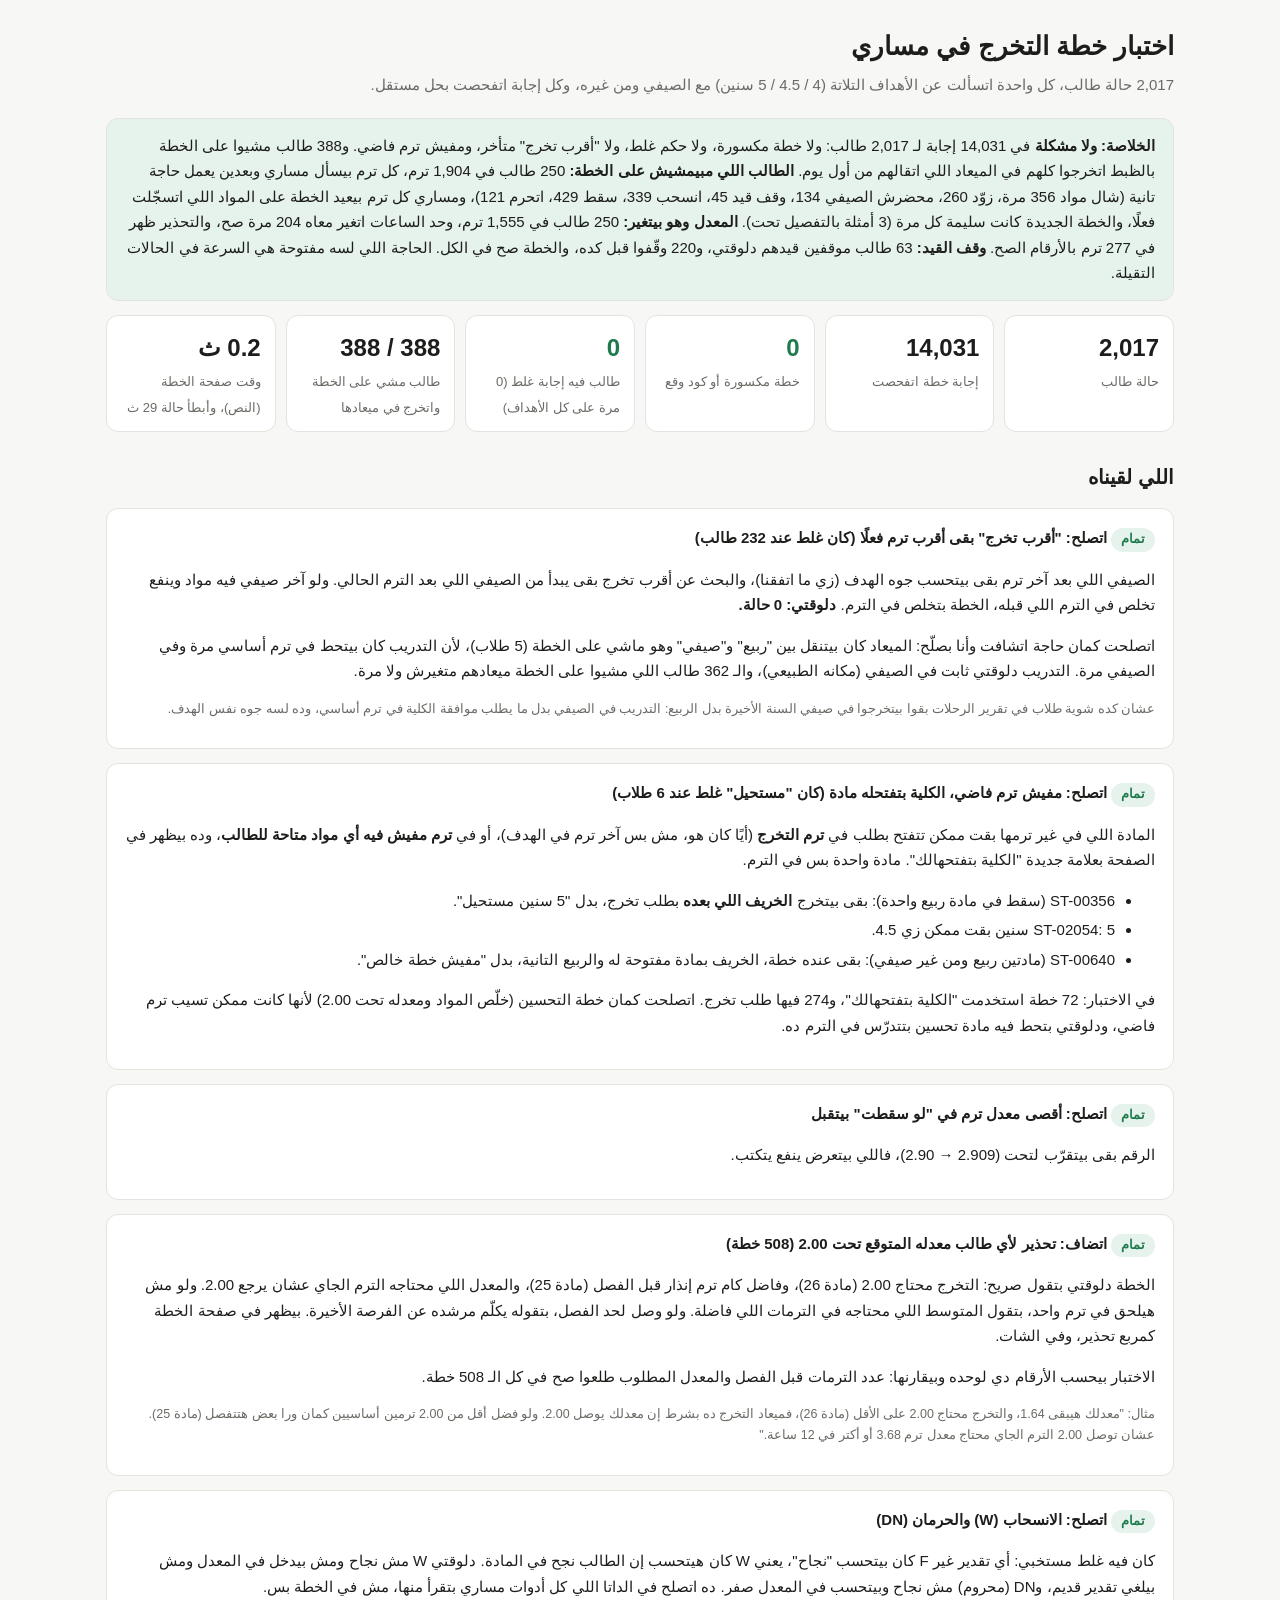
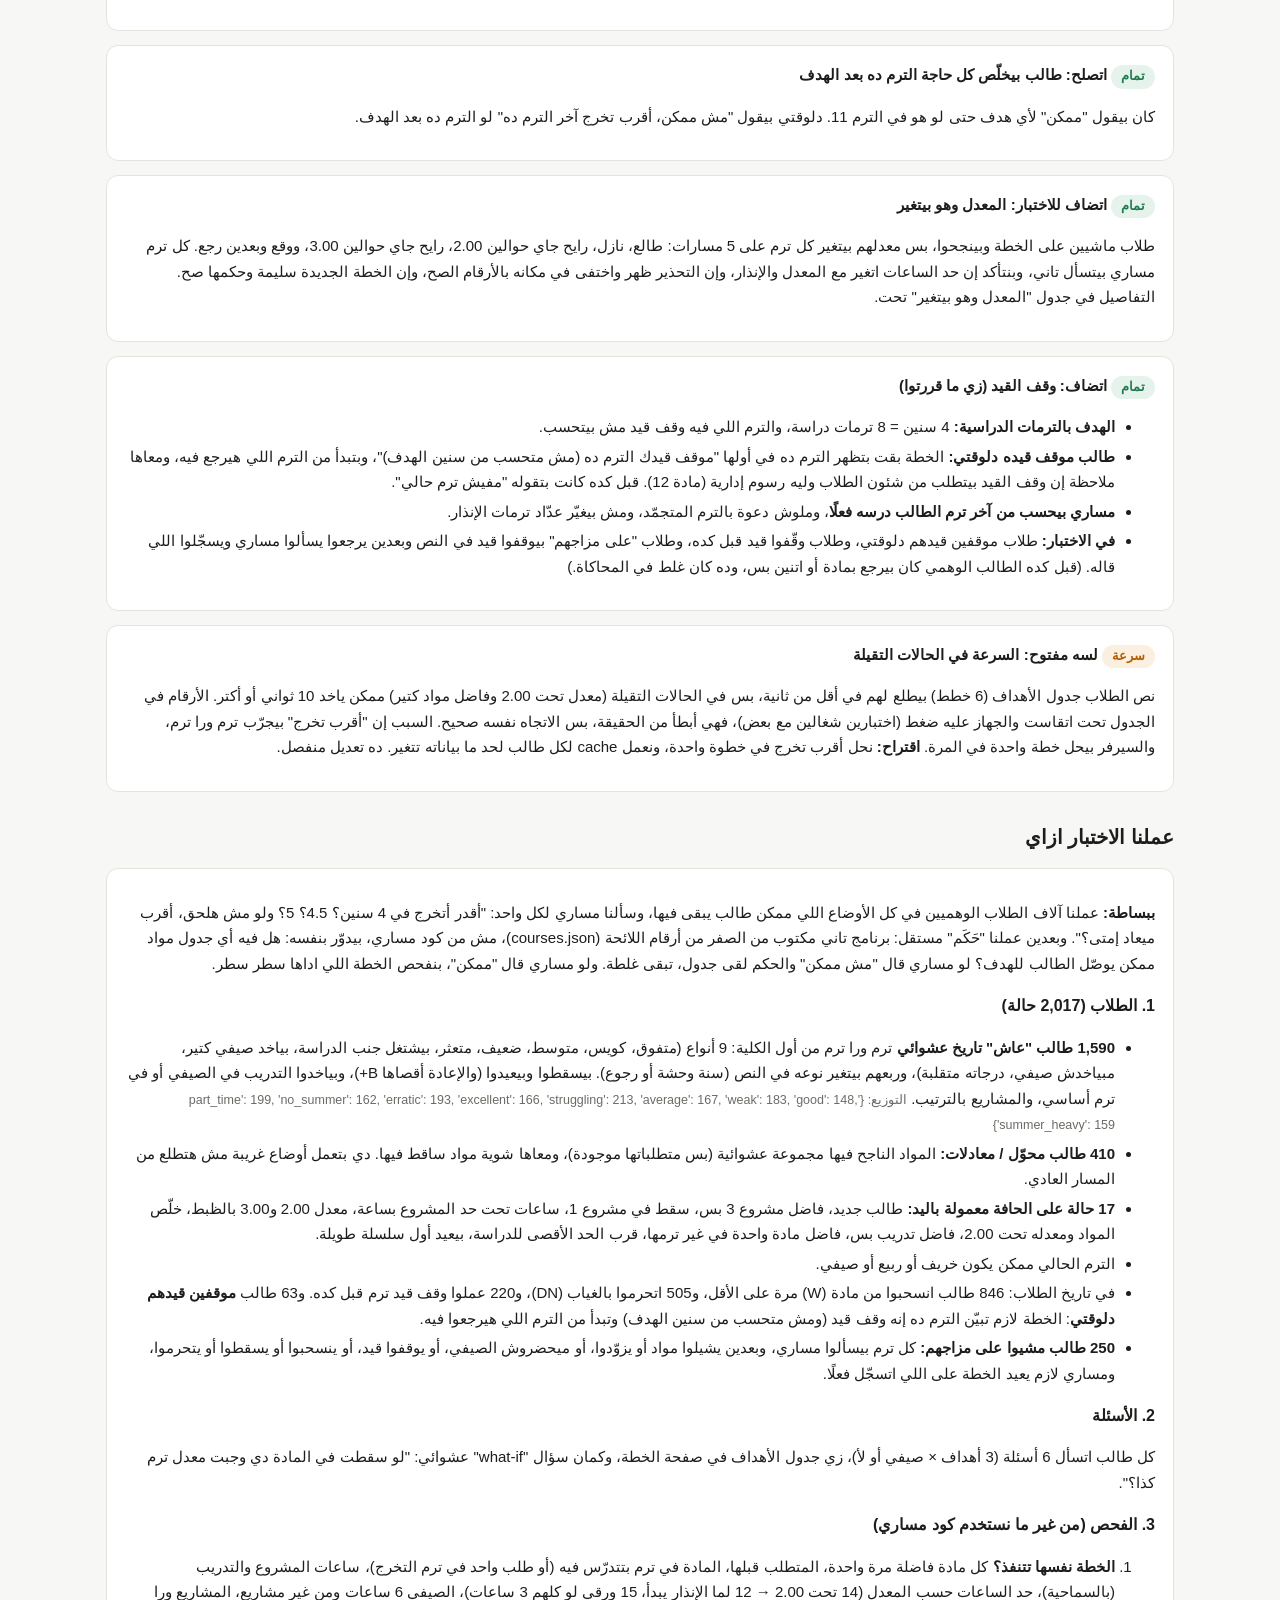
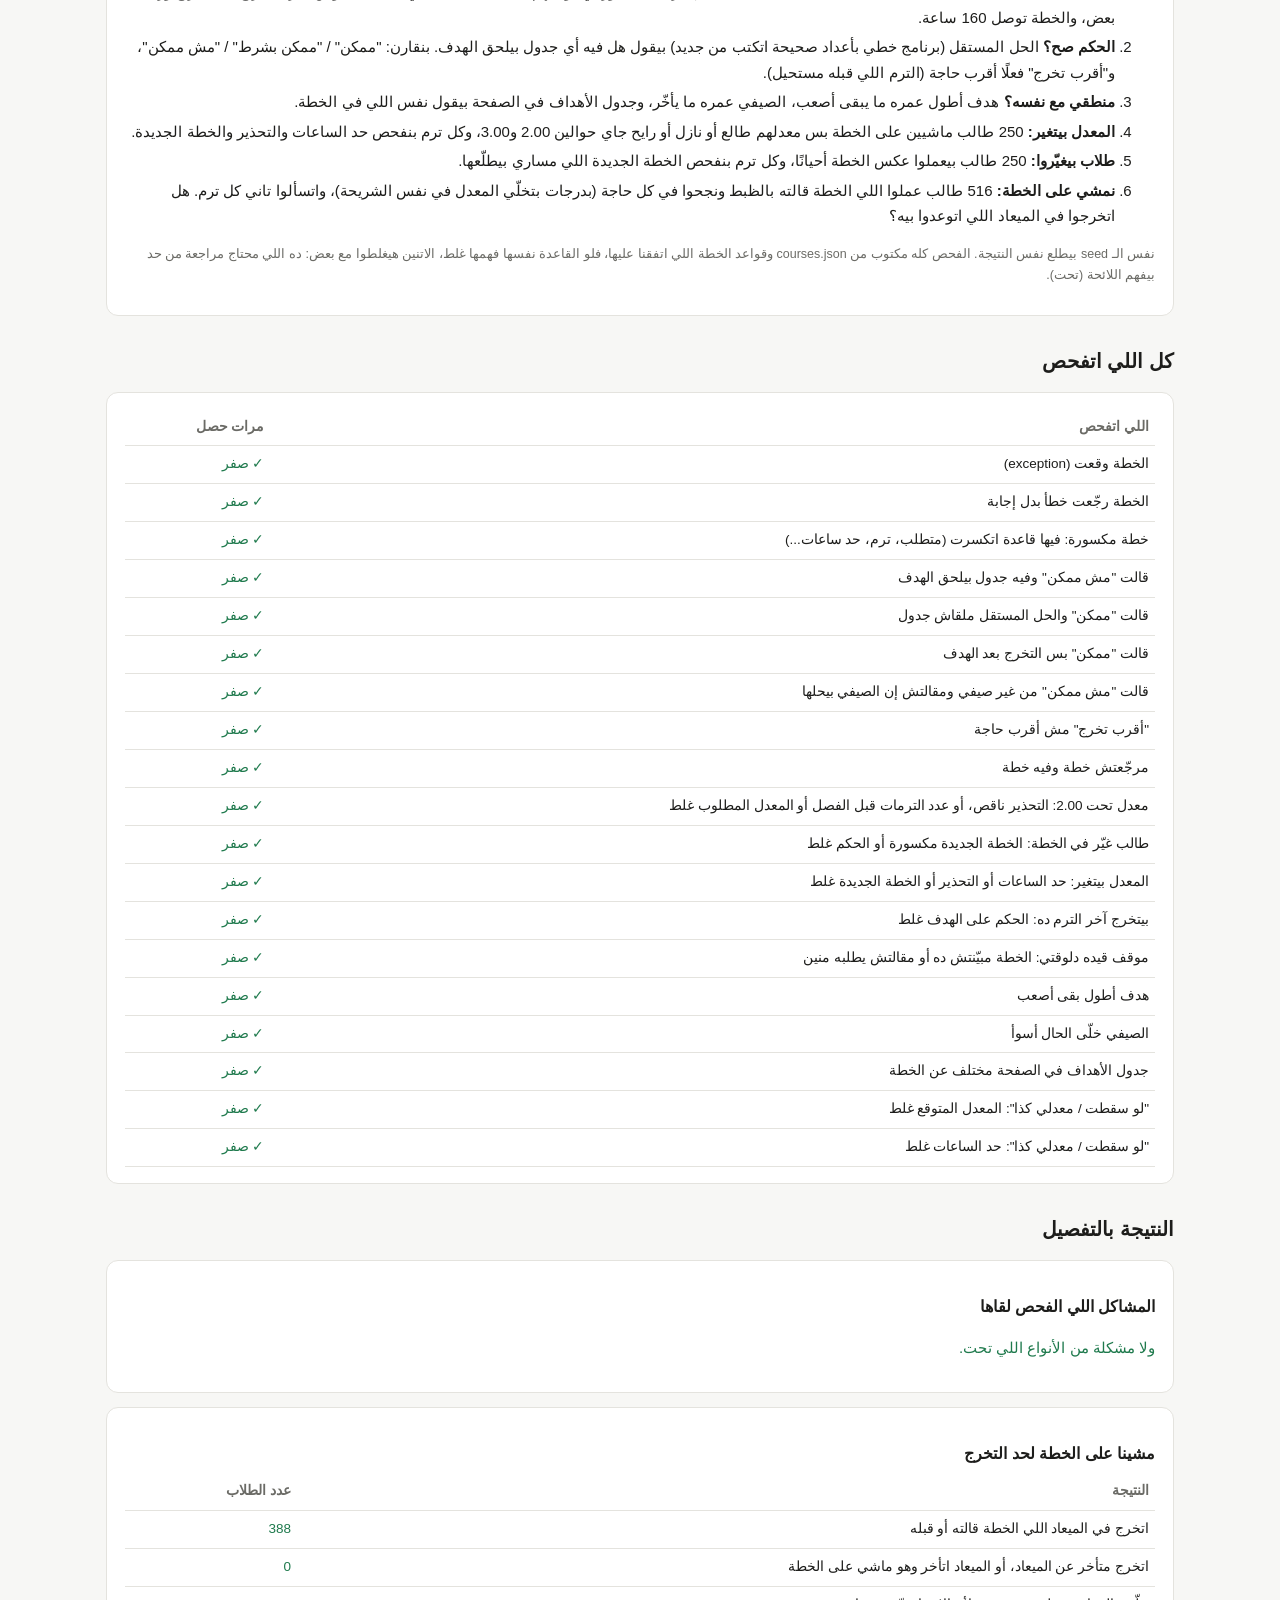
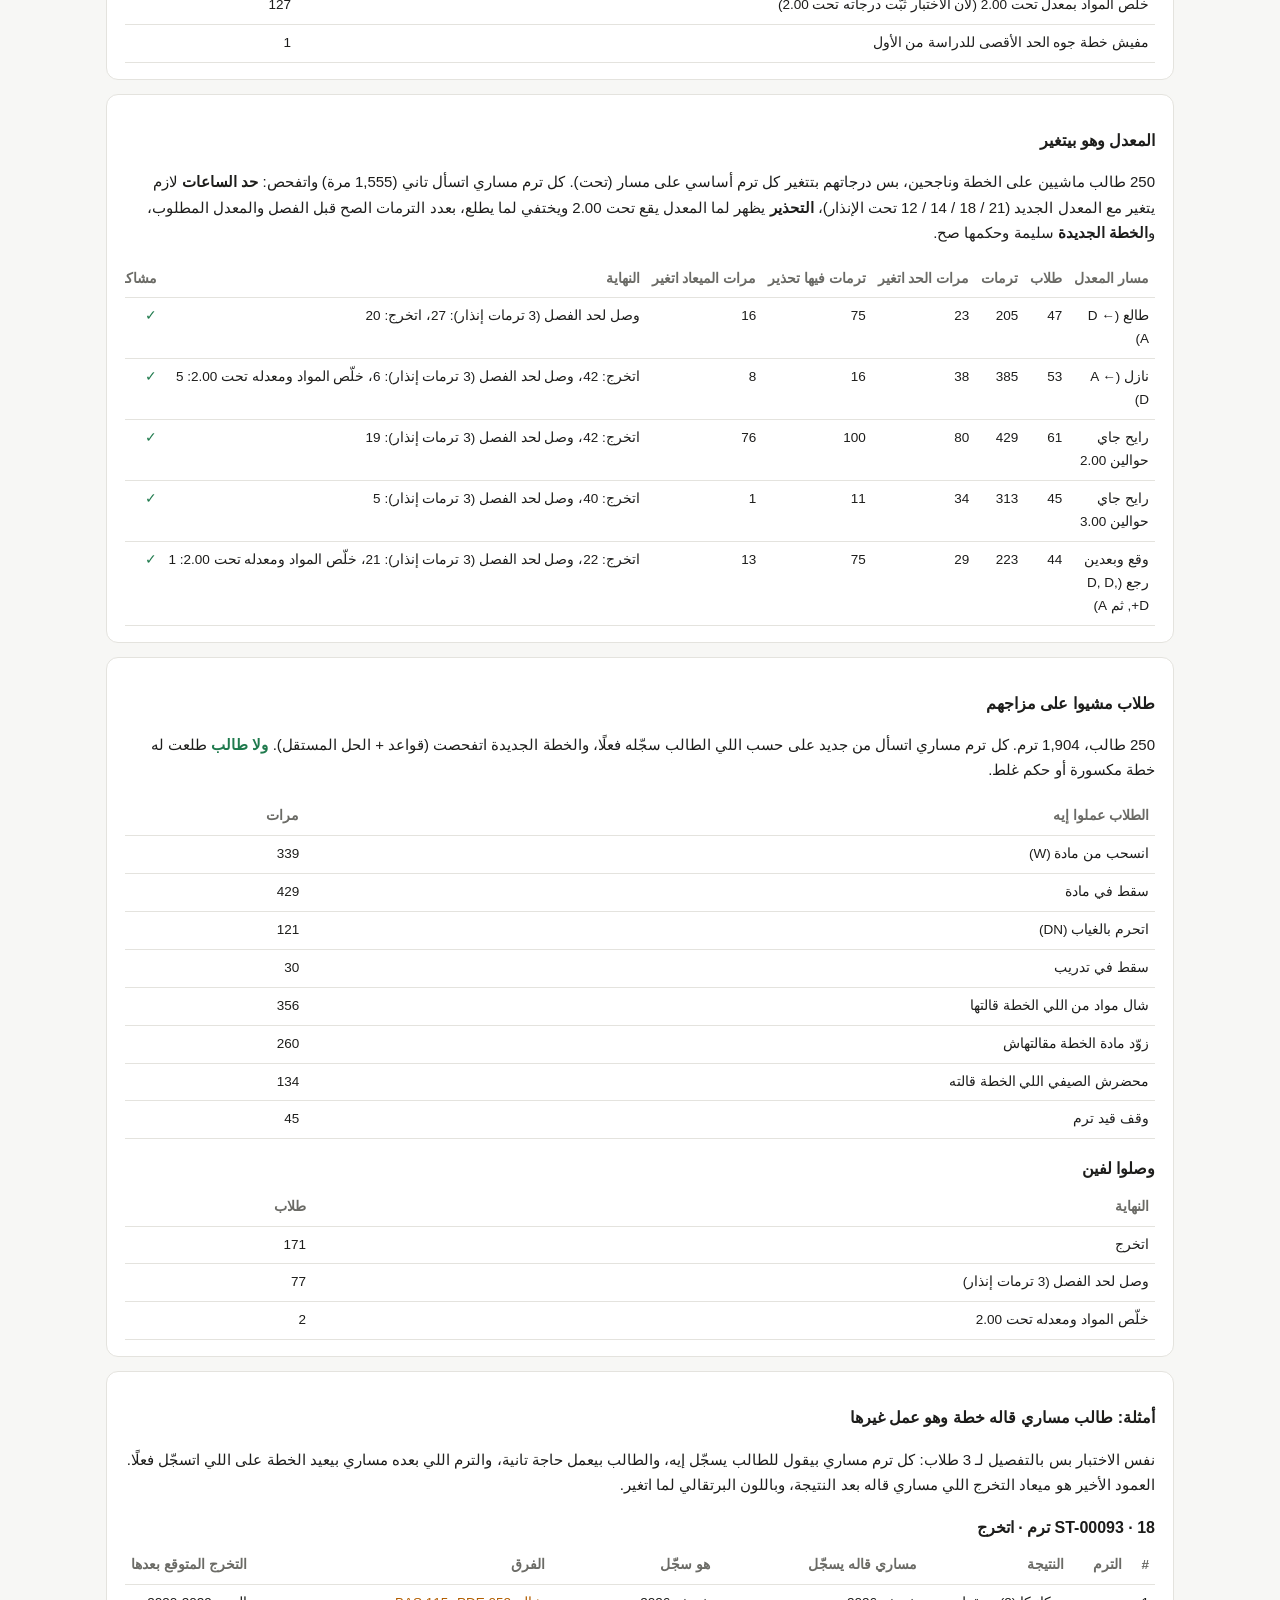
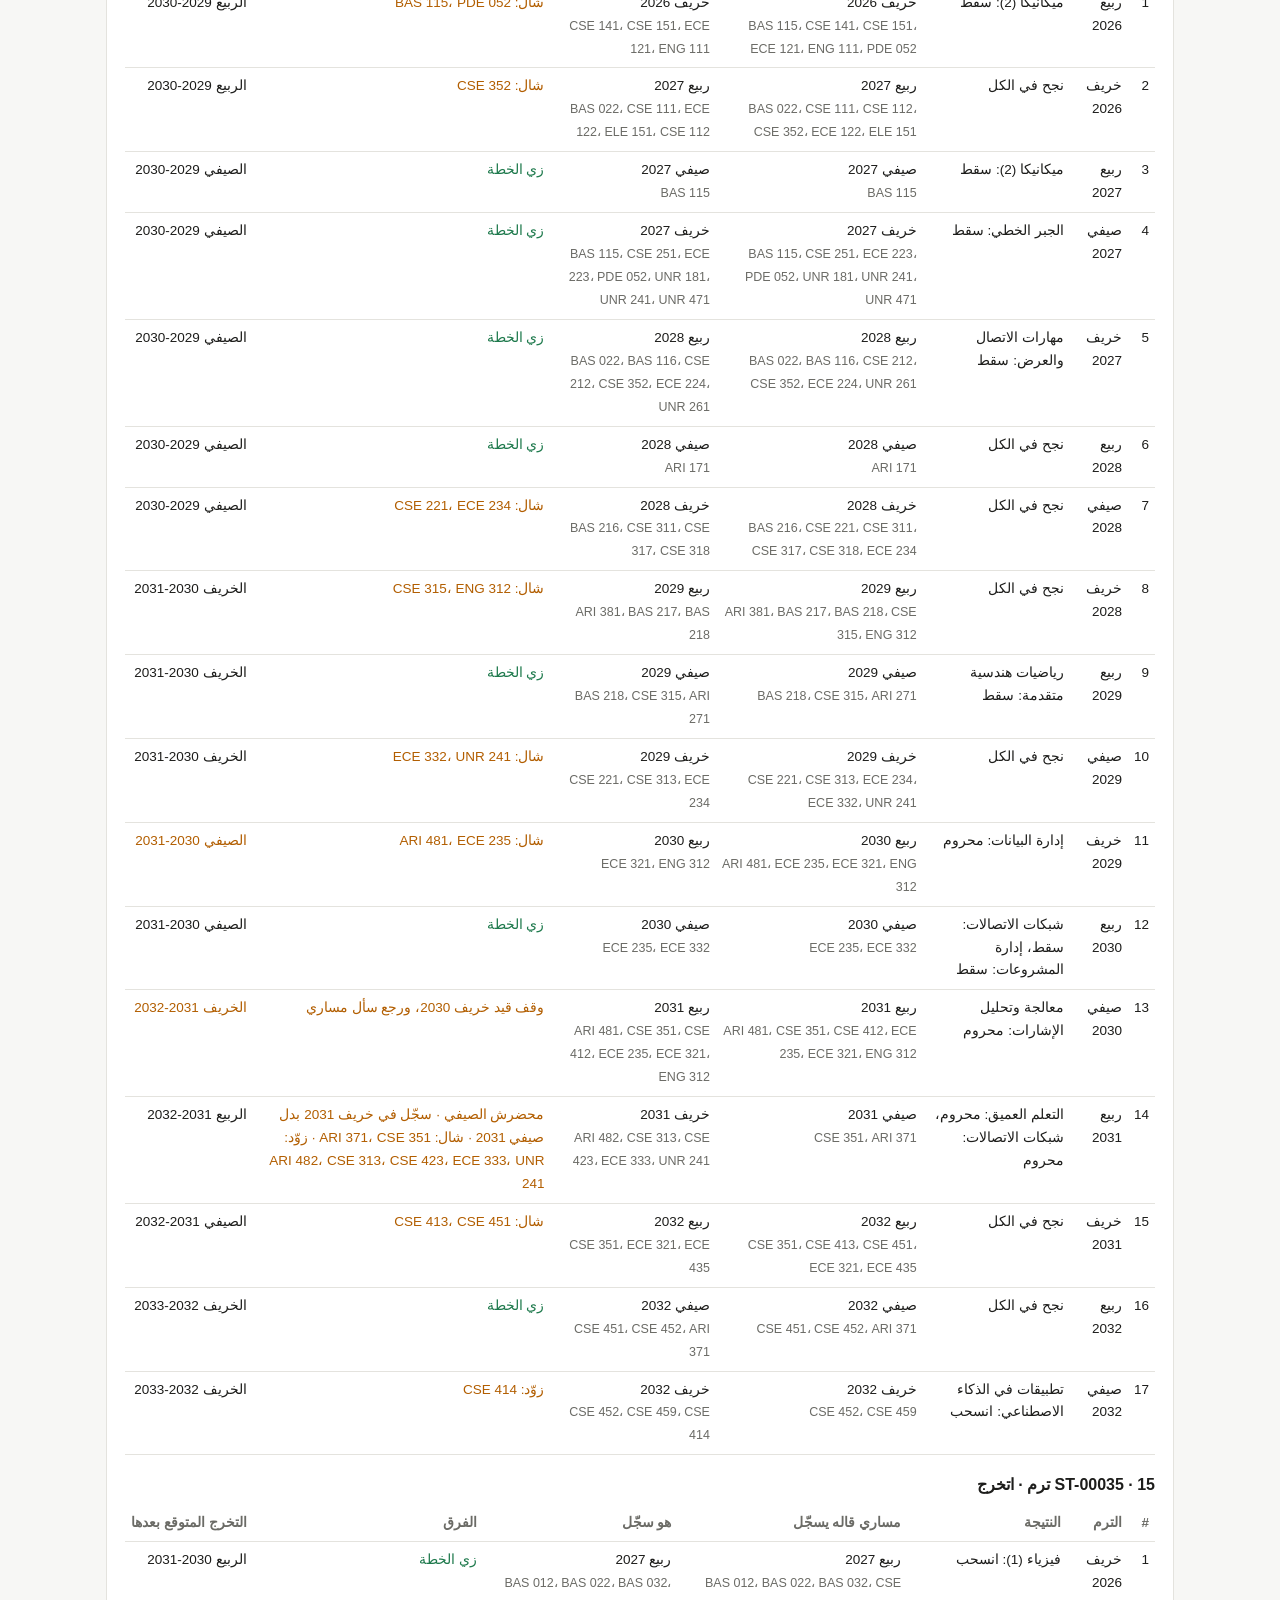
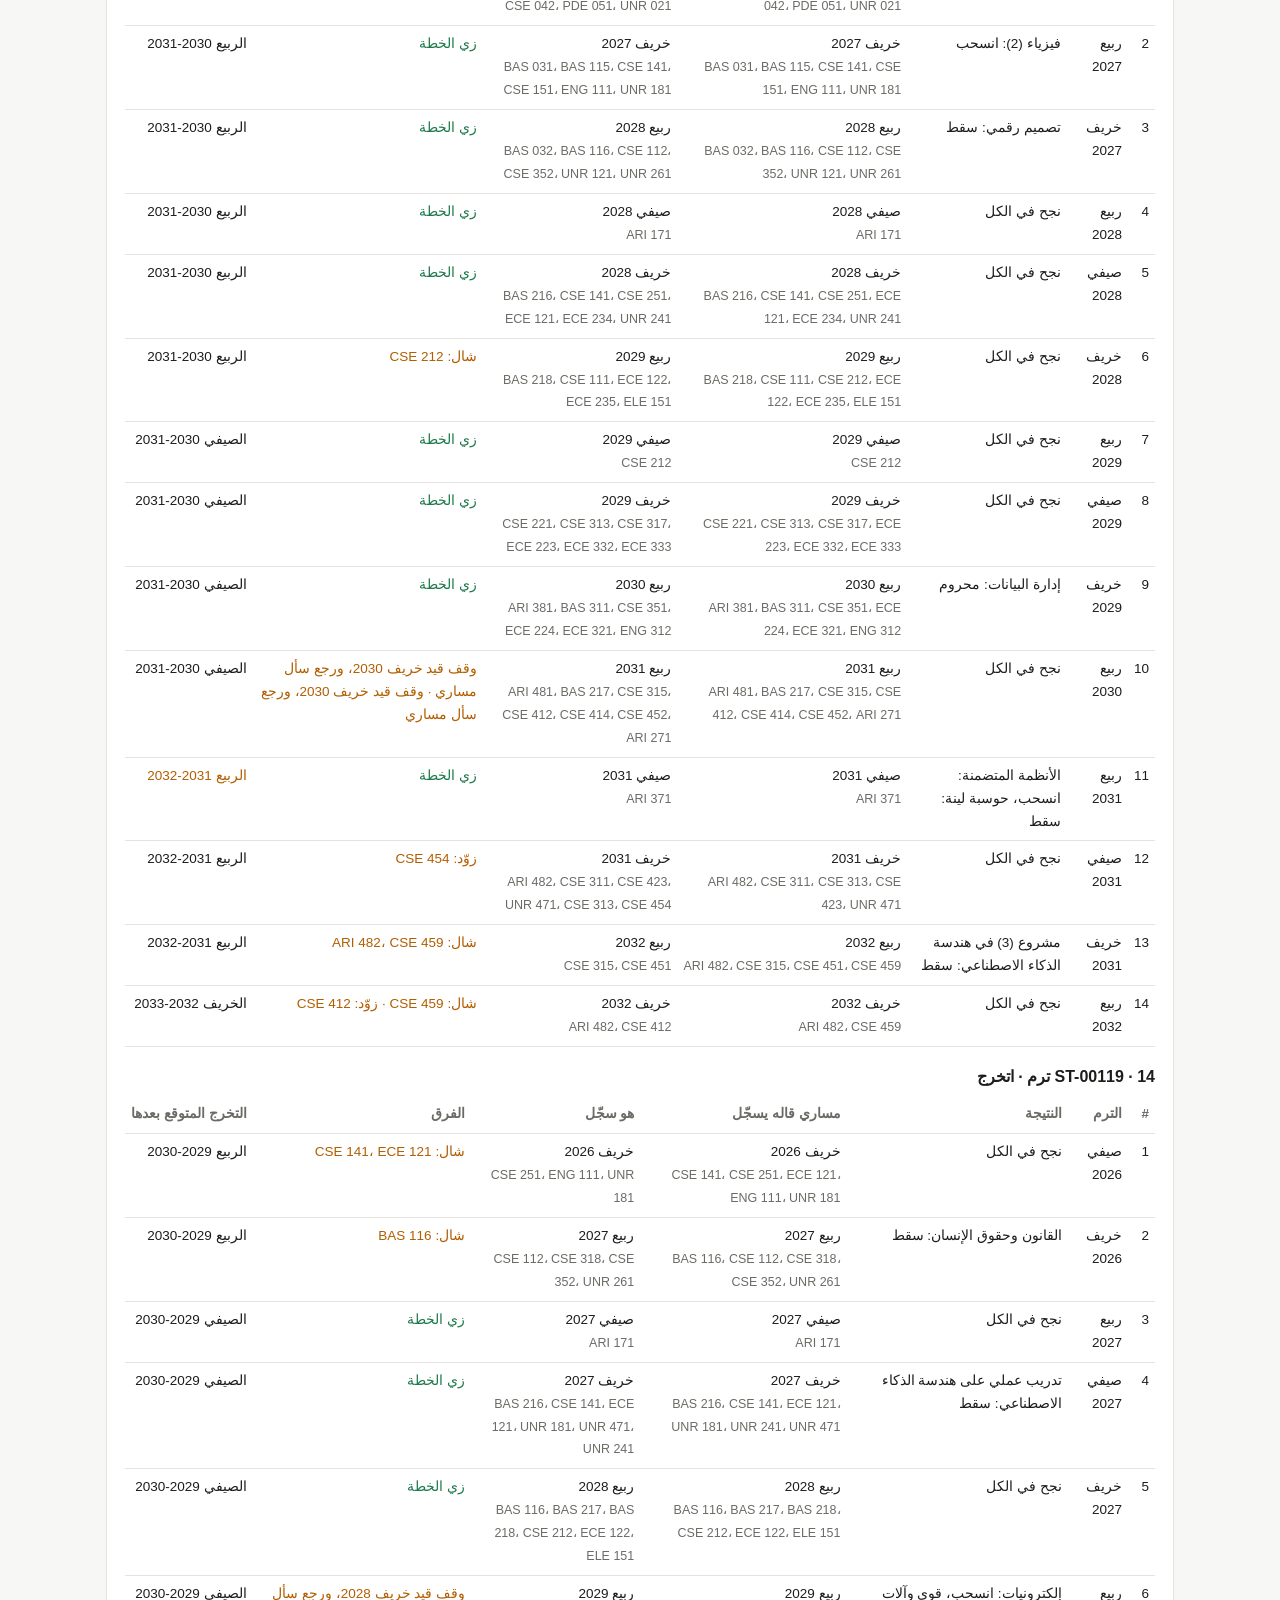
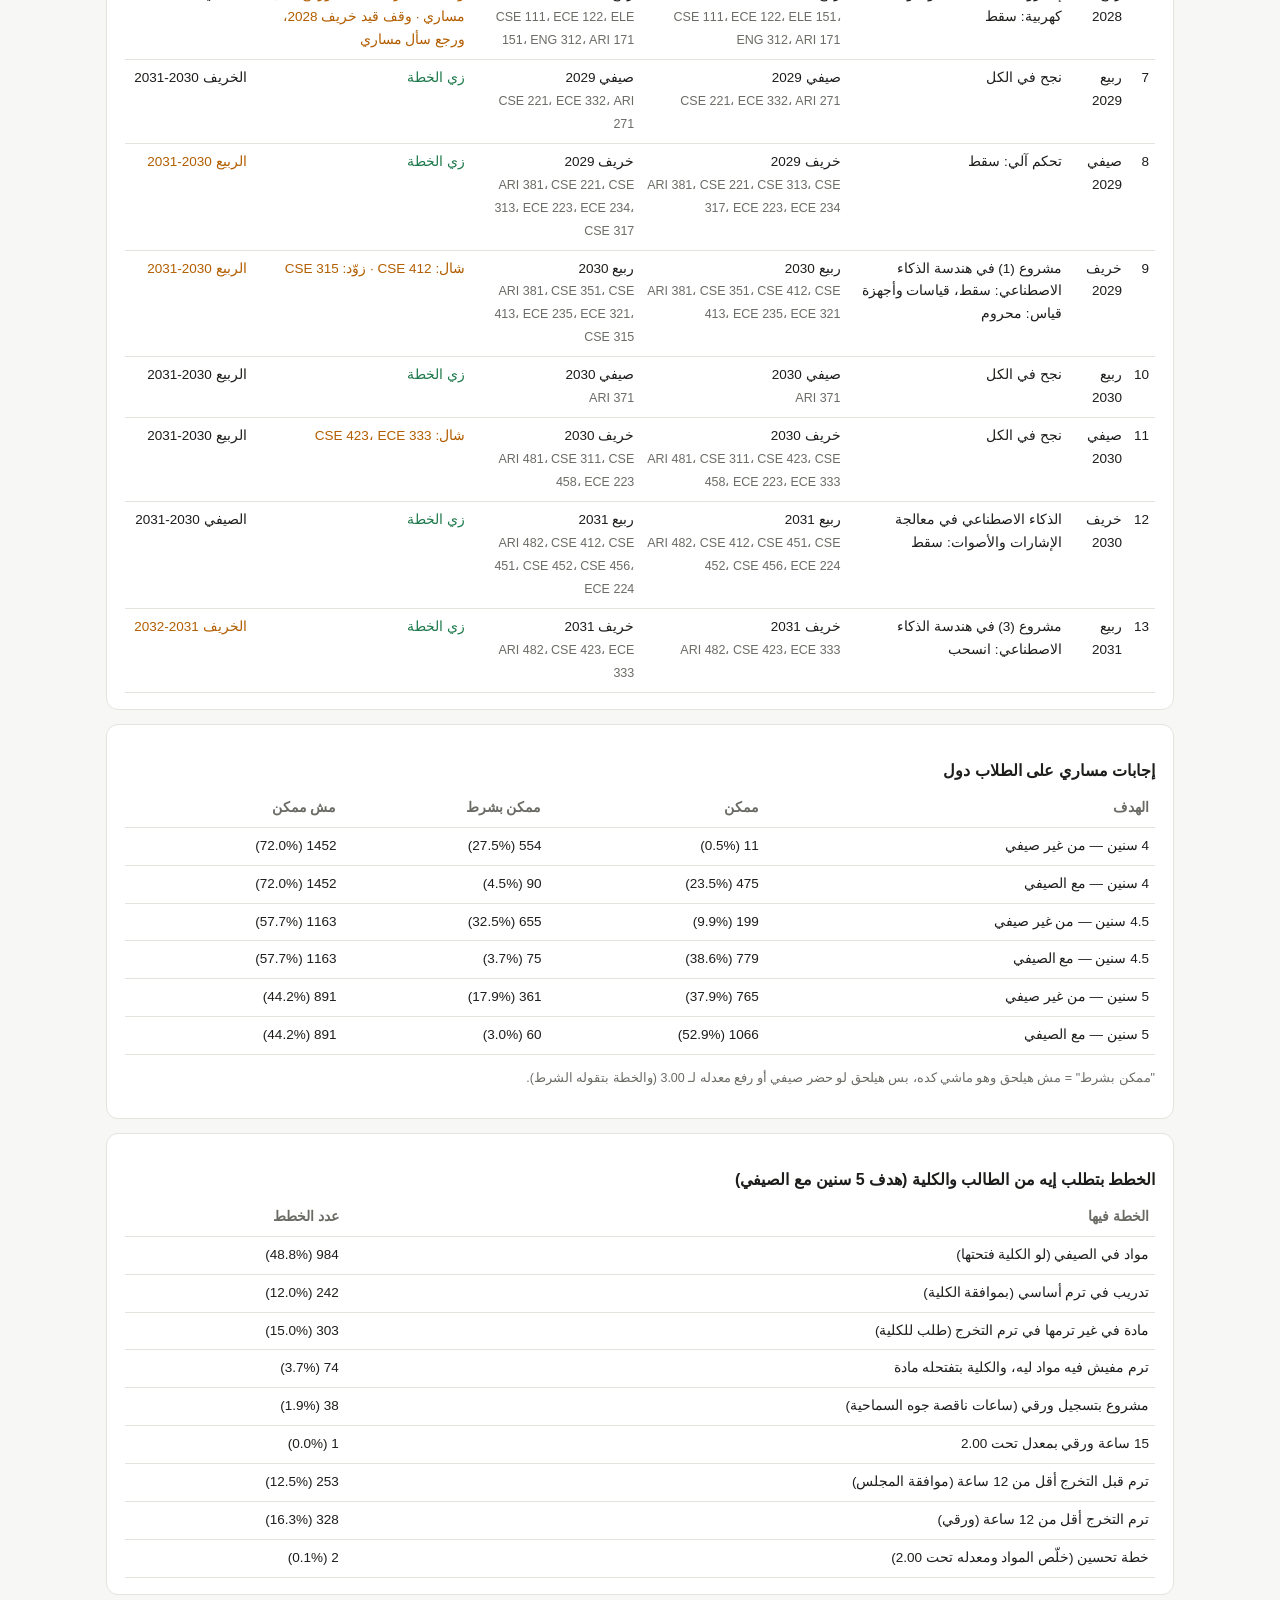
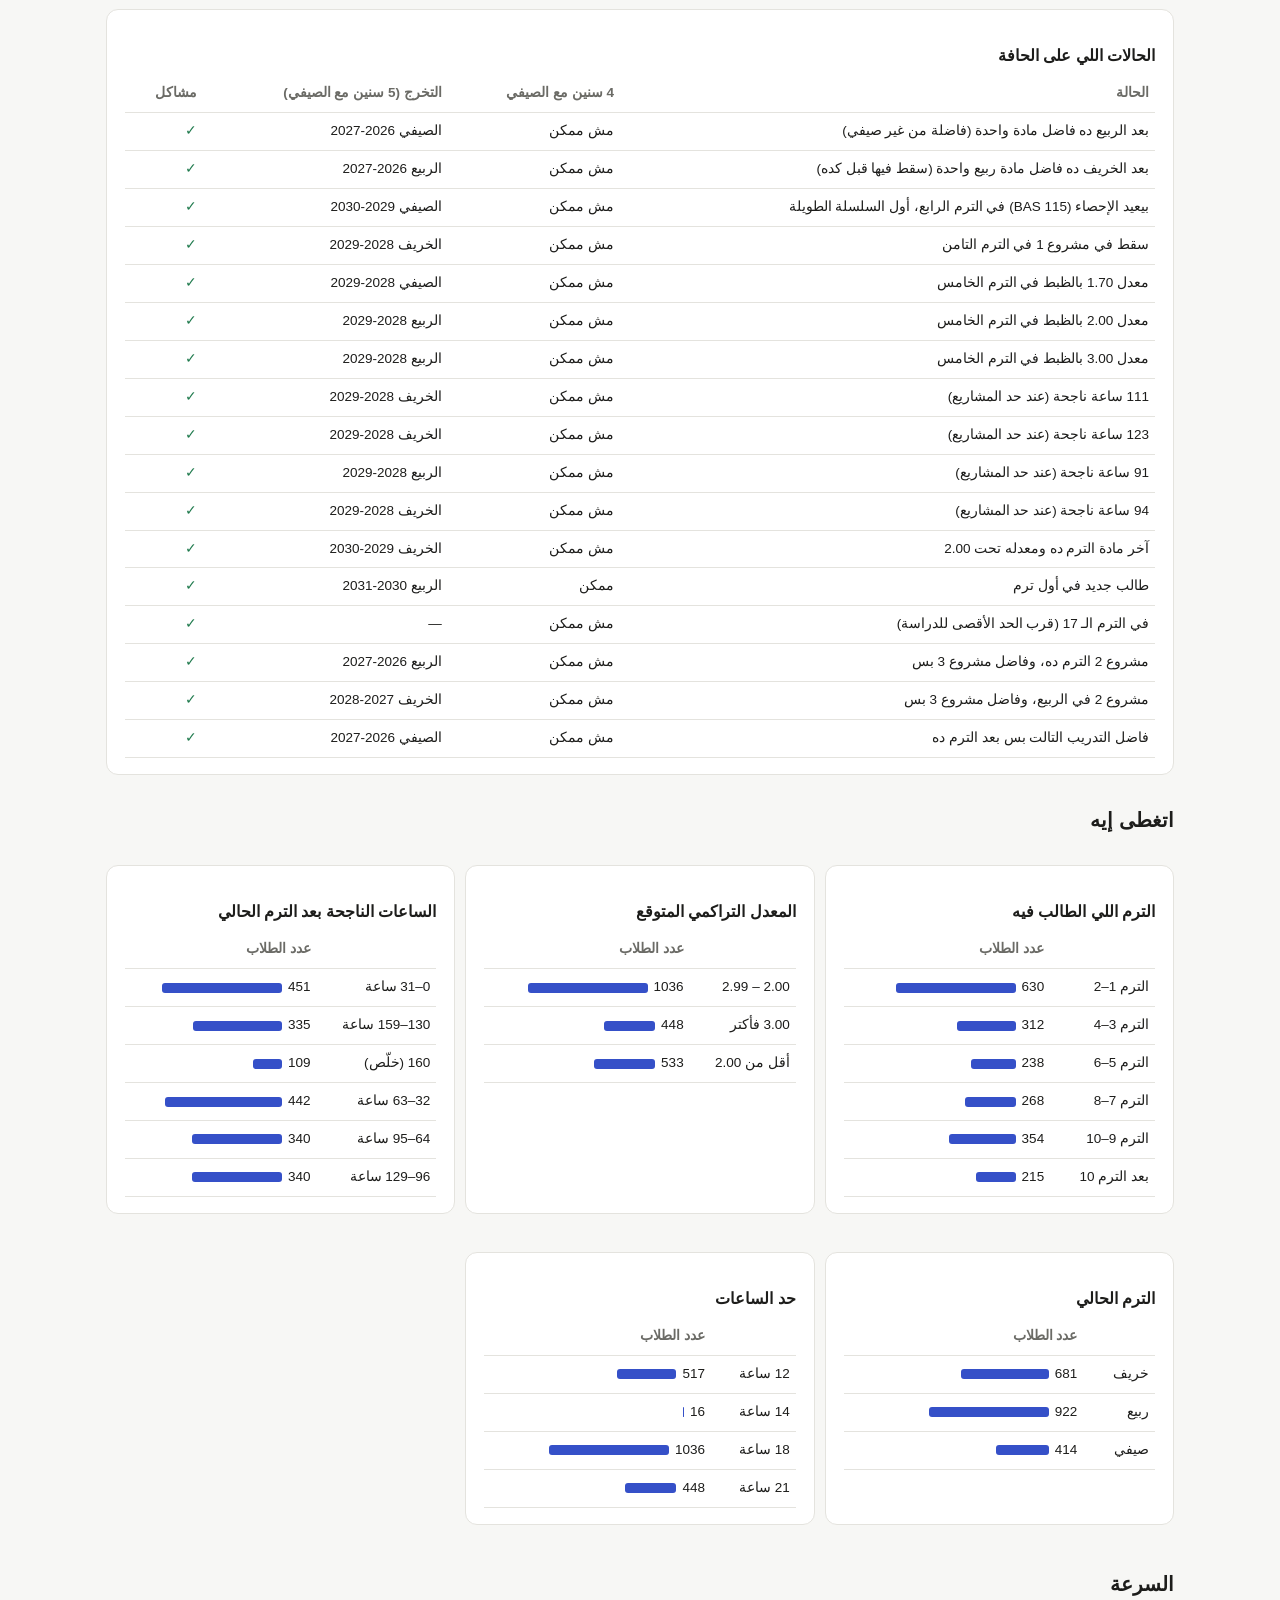
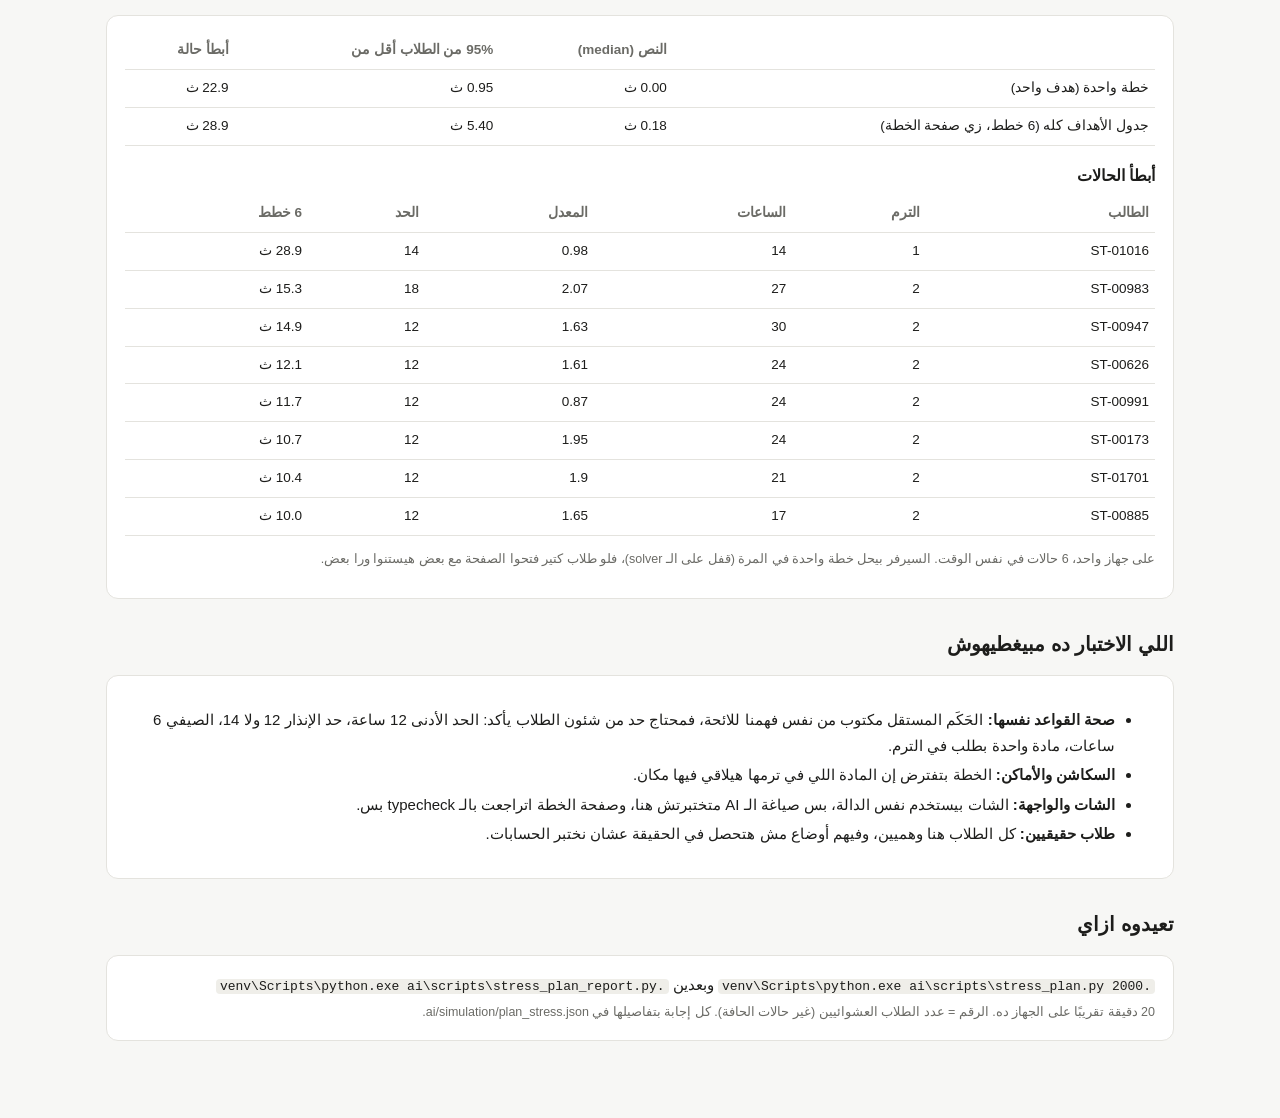
==== commit 1282ffac: "Plan: a frozen semester (وقف قيد) does not count, and a student frozen now gets the plan from the re" ====
--- a/ai/simulation/plan_stress_report.html
+++ b/ai/simulation/plan_stress_report.html
@@ -28,19 +28,19 @@
 <h1>اختبار خطة التخرج في مساري</h1>
 <p class="sub">2,017 حالة طالب، كل واحدة اتسألت عن الأهداف التلاتة (4 / 4.5 / 5 سنين) مع الصيفي ومن غيره، وكل إجابة اتفحصت بحل مستقل.</p>
 
-<div class="verdict v-ok"><b>الخلاصة:</b> بعد التصليحات: <b>ولا مشكلة</b> في 14,083 إجابة لـ 2,017 طالب: ولا خطة مكسورة، ولا حكم غلط، ولا "أقرب تخرج" متأخر، ومفيش ترم فاضي. و362 طالب مشيوا على الخطة بالظبط اتخرجوا كلهم في الميعاد اللي اتقالهم من أول يوم. <b>الطالب اللي مبيمشيش على الخطة:</b> 250 طالب في 2,177 ترم، كل ترم بيسأل مساري وبعدين يعمل حاجة تانية (يشيل مواد، يزوّد مواد، ميحضرش الصيفي، يوقف قيد، ينسحب، يسقط، يتحرم)، ومساري كل ترم بيعيد الخطة على المواد اللي اتسجّلت فعلًا، والخطة الجديدة كانت سليمة كل مرة (فيه 3 أمثلة بالتفصيل تحت). <b>المعدل وهو بيتغير:</b> 250 طالب في 1,458 ترم معدلهم طالع ونازل، وحد الساعات اتغير معاه 162 مرة صح، والتحذير ظهر في 290 ترم بالأرقام الصح. الحاجة اللي لسه مفتوحة هي السرعة في الحالات التقيلة.</div>
+<div class="verdict v-ok"><b>الخلاصة:</b> <b>ولا مشكلة</b> في 14,031 إجابة لـ 2,017 طالب: ولا خطة مكسورة، ولا حكم غلط، ولا "أقرب تخرج" متأخر، ومفيش ترم فاضي. و388 طالب مشيوا على الخطة بالظبط اتخرجوا كلهم في الميعاد اللي اتقالهم من أول يوم. <b>الطالب اللي مبيمشيش على الخطة:</b> 250 طالب في 1,904 ترم، كل ترم بيسأل مساري وبعدين يعمل حاجة تانية (شال مواد 356 مرة، زوّد 260، محضرش الصيفي 134، وقف قيد 45، انسحب 339، سقط 429، اتحرم 121)، ومساري كل ترم بيعيد الخطة على المواد اللي اتسجّلت فعلًا، والخطة الجديدة كانت سليمة كل مرة (3 أمثلة بالتفصيل تحت). <b>المعدل وهو بيتغير:</b> 250 طالب في 1,555 ترم، وحد الساعات اتغير معاه 204 مرة صح، والتحذير ظهر في 277 ترم بالأرقام الصح. <b>وقف القيد:</b> 63 طالب موقفين قيدهم دلوقتي، و220 وقّفوا قبل كده، والخطة صح في الكل. الحاجة اللي لسه مفتوحة هي السرعة في الحالات التقيلة.</div>
 
 <div class="kpis">
 <div class="kpi"><b>2,017</b><span>حالة طالب</span></div>
-<div class="kpi"><b>14,083</b><span>إجابة خطة اتفحصت</span></div>
+<div class="kpi"><b>14,031</b><span>إجابة خطة اتفحصت</span></div>
 <div class="kpi"><b class="ok">0</b><span>خطة مكسورة أو كود وقع</span></div>
 <div class="kpi"><b class="ok">0</b><span>طالب فيه إجابة غلط (0 مرة على كل الأهداف)</span></div>
-<div class="kpi"><b>362 / 362</b><span>طالب مشي على الخطة واتخرج في ميعادها</span></div>
-<div class="kpi"><b>0.2 ث</b><span>وقت صفحة الخطة (النص)، وأبطأ حالة 31 ث</span></div>
+<div class="kpi"><b>388 / 388</b><span>طالب مشي على الخطة واتخرج في ميعادها</span></div>
+<div class="kpi"><b>0.2 ث</b><span>وقت صفحة الخطة (النص)، وأبطأ حالة 29 ث</span></div>
 </div>
 
 <h2>اللي لقيناه</h2>
-<div class='card'><span class='tag t-ok'>تمام</span> <b>اتصلح: &quot;أقرب تخرج&quot; بقى أقرب ترم فعلًا (كان غلط عند 232 طالب)</b><div><p>الصيفي اللي بعد آخر ترم بقى بيتحسب جوه الهدف (زي ما اتفقنا)، والبحث عن أقرب تخرج بقى يبدأ من الصيفي اللي بعد الترم الحالي. ولو آخر صيفي فيه مواد وينفع تخلص في الترم اللي قبله، الخطة بتخلص في الترم. <b>دلوقتي: 0 حالة.</b></p><p>اتصلحت كمان حاجة اتشافت وأنا بصلّح: الميعاد كان بيتنقل بين "ربيع" و"صيفي" وهو ماشي على الخطة (5 طلاب)، لأن التدريب كان بيتحط في ترم أساسي مرة وفي الصيفي مرة. التدريب دلوقتي ثابت في الصيفي (مكانه الطبيعي)، والـ 362 طالب اللي مشيوا على الخطة ميعادهم متغيرش ولا مرة.</p><p class='small'>عشان كده شوية طلاب في تقرير الرحلات بقوا بيتخرجوا في صيفي السنة الأخيرة بدل الربيع: التدريب في الصيفي بدل ما يطلب موافقة الكلية في ترم أساسي، وده لسه جوه نفس الهدف.</p></div></div><div class='card'><span class='tag t-ok'>تمام</span> <b>اتصلح: مفيش ترم فاضي، الكلية بتفتحله مادة (كان &quot;مستحيل&quot; غلط عند 6 طلاب)</b><div><p>المادة اللي في غير ترمها بقت ممكن تتفتح بطلب في <b>ترم التخرج</b> (أيًا كان هو، مش بس آخر ترم في الهدف)، أو في <b>ترم مفيش فيه أي مواد متاحة للطالب</b>، وده بيظهر في الصفحة بعلامة جديدة "الكلية بتفتحهالك". مادة واحدة بس في الترم.</p><ul><li>ST-00356 (سقط في مادة ربيع واحدة): بقى بيتخرج <b>الخريف اللي بعده</b> بطلب تخرج، بدل "5 سنين مستحيل".</li><li>ST-02054: 5 سنين بقت ممكن زي 4.5.</li><li>ST-00640 (مادتين ربيع ومن غير صيفي): بقى عنده خطة، الخريف بمادة مفتوحة له والربيع التانية، بدل "مفيش خطة خالص".</li></ul><p>في الاختبار: 72 خطة استخدمت "الكلية بتفتحهالك"، و274 فيها طلب تخرج. اتصلحت كمان خطة التحسين (خلّص المواد ومعدله تحت 2.00) لأنها كانت ممكن تسيب ترم فاضي، ودلوقتي بتحط فيه مادة تحسين بتتدرّس في الترم ده.</p></div></div><div class='card'><span class='tag t-ok'>تمام</span> <b>اتصلح: أقصى معدل ترم في &quot;لو سقطت&quot; بيتقبل</b><div><p>الرقم بقى بيتقرّب لتحت (2.909 → 2.90)، فاللي بيتعرض ينفع يتكتب.</p></div></div><div class='card'><span class='tag t-ok'>تمام</span> <b>اتضاف: تحذير لأي طالب معدله المتوقع تحت 2.00 (508 خطة)</b><div><p>الخطة دلوقتي بتقول صريح: التخرج محتاج 2.00 (مادة 26)، وفاضل كام ترم إنذار قبل الفصل (مادة 25)، والمعدل اللي محتاجه الترم الجاي عشان يرجع 2.00. ولو مش هيلحق في ترم واحد، بتقول المتوسط اللي محتاجه في الترمات اللي فاضلة. ولو وصل لحد الفصل، بتقوله يكلّم مرشده عن الفرصة الأخيرة. بيظهر في صفحة الخطة كمربع تحذير، وفي الشات.</p><p>الاختبار بيحسب الأرقام دي لوحده وبيقارنها: عدد الترمات قبل الفصل والمعدل المطلوب طلعوا صح في كل الـ 508 خطة.</p><p class='small'>مثال: "معدلك هيبقى 1.64، والتخرج محتاج 2.00 على الأقل (مادة 26)، فميعاد التخرج ده بشرط إن معدلك يوصل 2.00. ولو فضل أقل من 2.00 ترمين أساسيين كمان ورا بعض هتتفصل (مادة 25). عشان توصل 2.00 الترم الجاي محتاج معدل ترم 3.68 أو أكتر في 12 ساعة."</p></div></div><div class='card'><span class='tag t-ok'>تمام</span> <b>اتصلح: الانسحاب (W) والحرمان (DN)</b><div><p>كان فيه غلط مستخبي: أي تقدير غير F كان بيتحسب "نجاح"، يعني W كان هيتحسب إن الطالب نجح في المادة. دلوقتي W مش نجاح ومش بيدخل في المعدل ومش بيلغي تقدير قديم، وDN (محروم) مش نجاح وبيتحسب في المعدل صفر. ده اتصلح في الداتا اللي كل أدوات مساري بتقرأ منها، مش في الخطة بس.</p></div></div><div class='card'><span class='tag t-ok'>تمام</span> <b>اتصلح: طالب بيخلّص كل حاجة الترم ده بعد الهدف</b><div><p>كان بيقول "ممكن" لأي هدف حتى لو هو في الترم 11. دلوقتي بيقول "مش ممكن، أقرب تخرج آخر الترم ده" لو الترم ده بعد الهدف.</p></div></div><div class='card'><span class='tag t-ok'>تمام</span> <b>اتضاف للاختبار: المعدل وهو بيتغير</b><div><p>طلاب ماشيين على الخطة وبينجحوا، بس معدلهم بيتغير كل ترم على 5 مسارات: طالع، نازل، رايح جاي حوالين 2.00، رايح جاي حوالين 3.00، ووقع وبعدين رجع. كل ترم مساري بيتسأل تاني، وبنتأكد إن حد الساعات اتغير مع المعدل والإنذار، وإن التحذير ظهر واختفى في مكانه بالأرقام الصح، وإن الخطة الجديدة سليمة وحكمها صح. التفاصيل في جدول "المعدل وهو بيتغير" تحت.</p></div></div><div class='card'><span class='tag t-q'>سرعة</span> <b>لسه مفتوح: السرعة في الحالات التقيلة</b><div><p>نص الطلاب جدول الأهداف (6 خطط) بيطلع لهم في أقل من ثانية، بس في الحالات التقيلة (معدل تحت 2.00 وفاضل مواد كتير) ممكن ياخد 10 ثواني أو أكتر. الأرقام في الجدول تحت اتقاست والجهاز عليه ضغط (اختبارين شغالين مع بعض)، فهي أبطأ من الحقيقة، بس الاتجاه نفسه صحيح. السبب إن "أقرب تخرج" بيجرّب ترم ورا ترم، والسيرفر بيحل خطة واحدة في المرة. <b>اقتراح:</b> نحل أقرب تخرج في خطوة واحدة، ونعمل cache لكل طالب لحد ما بياناته تتغير. ده تعديل منفصل.</p></div></div>
+<div class='card'><span class='tag t-ok'>تمام</span> <b>اتصلح: &quot;أقرب تخرج&quot; بقى أقرب ترم فعلًا (كان غلط عند 232 طالب)</b><div><p>الصيفي اللي بعد آخر ترم بقى بيتحسب جوه الهدف (زي ما اتفقنا)، والبحث عن أقرب تخرج بقى يبدأ من الصيفي اللي بعد الترم الحالي. ولو آخر صيفي فيه مواد وينفع تخلص في الترم اللي قبله، الخطة بتخلص في الترم. <b>دلوقتي: 0 حالة.</b></p><p>اتصلحت كمان حاجة اتشافت وأنا بصلّح: الميعاد كان بيتنقل بين "ربيع" و"صيفي" وهو ماشي على الخطة (5 طلاب)، لأن التدريب كان بيتحط في ترم أساسي مرة وفي الصيفي مرة. التدريب دلوقتي ثابت في الصيفي (مكانه الطبيعي)، والـ 362 طالب اللي مشيوا على الخطة ميعادهم متغيرش ولا مرة.</p><p class='small'>عشان كده شوية طلاب في تقرير الرحلات بقوا بيتخرجوا في صيفي السنة الأخيرة بدل الربيع: التدريب في الصيفي بدل ما يطلب موافقة الكلية في ترم أساسي، وده لسه جوه نفس الهدف.</p></div></div><div class='card'><span class='tag t-ok'>تمام</span> <b>اتصلح: مفيش ترم فاضي، الكلية بتفتحله مادة (كان &quot;مستحيل&quot; غلط عند 6 طلاب)</b><div><p>المادة اللي في غير ترمها بقت ممكن تتفتح بطلب في <b>ترم التخرج</b> (أيًا كان هو، مش بس آخر ترم في الهدف)، أو في <b>ترم مفيش فيه أي مواد متاحة للطالب</b>، وده بيظهر في الصفحة بعلامة جديدة "الكلية بتفتحهالك". مادة واحدة بس في الترم.</p><ul><li>ST-00356 (سقط في مادة ربيع واحدة): بقى بيتخرج <b>الخريف اللي بعده</b> بطلب تخرج، بدل "5 سنين مستحيل".</li><li>ST-02054: 5 سنين بقت ممكن زي 4.5.</li><li>ST-00640 (مادتين ربيع ومن غير صيفي): بقى عنده خطة، الخريف بمادة مفتوحة له والربيع التانية، بدل "مفيش خطة خالص".</li></ul><p>في الاختبار: 72 خطة استخدمت "الكلية بتفتحهالك"، و274 فيها طلب تخرج. اتصلحت كمان خطة التحسين (خلّص المواد ومعدله تحت 2.00) لأنها كانت ممكن تسيب ترم فاضي، ودلوقتي بتحط فيه مادة تحسين بتتدرّس في الترم ده.</p></div></div><div class='card'><span class='tag t-ok'>تمام</span> <b>اتصلح: أقصى معدل ترم في &quot;لو سقطت&quot; بيتقبل</b><div><p>الرقم بقى بيتقرّب لتحت (2.909 → 2.90)، فاللي بيتعرض ينفع يتكتب.</p></div></div><div class='card'><span class='tag t-ok'>تمام</span> <b>اتضاف: تحذير لأي طالب معدله المتوقع تحت 2.00 (508 خطة)</b><div><p>الخطة دلوقتي بتقول صريح: التخرج محتاج 2.00 (مادة 26)، وفاضل كام ترم إنذار قبل الفصل (مادة 25)، والمعدل اللي محتاجه الترم الجاي عشان يرجع 2.00. ولو مش هيلحق في ترم واحد، بتقول المتوسط اللي محتاجه في الترمات اللي فاضلة. ولو وصل لحد الفصل، بتقوله يكلّم مرشده عن الفرصة الأخيرة. بيظهر في صفحة الخطة كمربع تحذير، وفي الشات.</p><p>الاختبار بيحسب الأرقام دي لوحده وبيقارنها: عدد الترمات قبل الفصل والمعدل المطلوب طلعوا صح في كل الـ 508 خطة.</p><p class='small'>مثال: "معدلك هيبقى 1.64، والتخرج محتاج 2.00 على الأقل (مادة 26)، فميعاد التخرج ده بشرط إن معدلك يوصل 2.00. ولو فضل أقل من 2.00 ترمين أساسيين كمان ورا بعض هتتفصل (مادة 25). عشان توصل 2.00 الترم الجاي محتاج معدل ترم 3.68 أو أكتر في 12 ساعة."</p></div></div><div class='card'><span class='tag t-ok'>تمام</span> <b>اتصلح: الانسحاب (W) والحرمان (DN)</b><div><p>كان فيه غلط مستخبي: أي تقدير غير F كان بيتحسب "نجاح"، يعني W كان هيتحسب إن الطالب نجح في المادة. دلوقتي W مش نجاح ومش بيدخل في المعدل ومش بيلغي تقدير قديم، وDN (محروم) مش نجاح وبيتحسب في المعدل صفر. ده اتصلح في الداتا اللي كل أدوات مساري بتقرأ منها، مش في الخطة بس.</p></div></div><div class='card'><span class='tag t-ok'>تمام</span> <b>اتصلح: طالب بيخلّص كل حاجة الترم ده بعد الهدف</b><div><p>كان بيقول "ممكن" لأي هدف حتى لو هو في الترم 11. دلوقتي بيقول "مش ممكن، أقرب تخرج آخر الترم ده" لو الترم ده بعد الهدف.</p></div></div><div class='card'><span class='tag t-ok'>تمام</span> <b>اتضاف للاختبار: المعدل وهو بيتغير</b><div><p>طلاب ماشيين على الخطة وبينجحوا، بس معدلهم بيتغير كل ترم على 5 مسارات: طالع، نازل، رايح جاي حوالين 2.00، رايح جاي حوالين 3.00، ووقع وبعدين رجع. كل ترم مساري بيتسأل تاني، وبنتأكد إن حد الساعات اتغير مع المعدل والإنذار، وإن التحذير ظهر واختفى في مكانه بالأرقام الصح، وإن الخطة الجديدة سليمة وحكمها صح. التفاصيل في جدول "المعدل وهو بيتغير" تحت.</p></div></div><div class='card'><span class='tag t-ok'>تمام</span> <b>اتضاف: وقف القيد (زي ما قررتوا)</b><div><ul><li><b>الهدف بالترمات الدراسية:</b> 4 سنين = 8 ترمات دراسة، والترم اللي فيه وقف قيد مش بيتحسب.</li><li><b>طالب موقف قيده دلوقتي:</b> الخطة بقت بتظهر الترم ده في أولها "موقف قيدك الترم ده (مش متحسب من سنين الهدف)"، وبتبدأ من الترم اللي هيرجع فيه، ومعاها ملاحظة إن وقف القيد بيتطلب من شئون الطلاب وليه رسوم إدارية (مادة 12). قبل كده كانت بتقوله "مفيش ترم حالي".</li><li><b>مساري بيحسب من آخر ترم الطالب درسه فعلًا</b>، وملوش دعوة بالترم المتجمّد، ومش بيغيّر عدّاد ترمات الإنذار.</li><li><b>في الاختبار:</b> طلاب موقفين قيدهم دلوقتي، وطلاب وقّفوا قيد قبل كده، وطلاب "على مزاجهم" بيوقفوا قيد في النص وبعدين يرجعوا يسألوا مساري ويسجّلوا اللي قاله. (قبل كده الطالب الوهمي كان بيرجع بمادة أو اتنين بس، وده كان غلط في المحاكاة.)</li></ul></div></div><div class='card'><span class='tag t-q'>سرعة</span> <b>لسه مفتوح: السرعة في الحالات التقيلة</b><div><p>نص الطلاب جدول الأهداف (6 خطط) بيطلع لهم في أقل من ثانية، بس في الحالات التقيلة (معدل تحت 2.00 وفاضل مواد كتير) ممكن ياخد 10 ثواني أو أكتر. الأرقام في الجدول تحت اتقاست والجهاز عليه ضغط (اختبارين شغالين مع بعض)، فهي أبطأ من الحقيقة، بس الاتجاه نفسه صحيح. السبب إن "أقرب تخرج" بيجرّب ترم ورا ترم، والسيرفر بيحل خطة واحدة في المرة. <b>اقتراح:</b> نحل أقرب تخرج في خطوة واحدة، ونعمل cache لكل طالب لحد ما بياناته تتغير. ده تعديل منفصل.</p></div></div>
 
 <h2>عملنا الاختبار ازاي</h2>
 <div class="card">
@@ -49,13 +49,13 @@
 لو مساري قال "مش ممكن" والحكم لقى جدول، تبقى غلطة. ولو مساري قال "ممكن"، بنفحص الخطة اللي اداها سطر سطر.</p>
 <h3>1. الطلاب (2,017 حالة)</h3>
 <ul>
-<li><b>1,589 طالب "عاش" تاريخ عشوائي</b> ترم ورا ترم من أول الكلية: 9 أنواع (متفوق، كويس، متوسط، ضعيف، متعثر، بيشتغل جنب الدراسة،
+<li><b>1,590 طالب "عاش" تاريخ عشوائي</b> ترم ورا ترم من أول الكلية: 9 أنواع (متفوق، كويس، متوسط، ضعيف، متعثر، بيشتغل جنب الدراسة،
 بياخد صيفي كتير، مبياخدش صيفي، درجاته متقلبة)، وربعهم بيتغير نوعه في النص (سنة وحشة أو رجوع). بيسقطوا وبيعيدوا (والإعادة أقصاها B+)، وبياخدوا التدريب في الصيفي أو في ترم أساسي، والمشاريع بالترتيب.
-<span class="small">التوزيع: {&#x27;part_time&#x27;: 196, &#x27;no_summer&#x27;: 192, &#x27;excellent&#x27;: 150, &#x27;struggling&#x27;: 204, &#x27;average&#x27;: 156, &#x27;good&#x27;: 173, &#x27;summer_heavy&#x27;: 152, &#x27;erratic&#x27;: 170, &#x27;weak&#x27;: 196}</span></li>
-<li><b>411 طالب محوّل / معادلات:</b> المواد الناجح فيها مجموعة عشوائية (بس متطلباتها موجودة)، ومعاها شوية مواد ساقط فيها. دي بتعمل أوضاع غريبة مش هتطلع من المسار العادي.</li>
+<span class="small">التوزيع: {&#x27;part_time&#x27;: 199, &#x27;no_summer&#x27;: 162, &#x27;erratic&#x27;: 193, &#x27;excellent&#x27;: 166, &#x27;struggling&#x27;: 213, &#x27;average&#x27;: 167, &#x27;weak&#x27;: 183, &#x27;good&#x27;: 148, &#x27;summer_heavy&#x27;: 159}</span></li>
+<li><b>410 طالب محوّل / معادلات:</b> المواد الناجح فيها مجموعة عشوائية (بس متطلباتها موجودة)، ومعاها شوية مواد ساقط فيها. دي بتعمل أوضاع غريبة مش هتطلع من المسار العادي.</li>
 <li><b>17 حالة على الحافة معمولة باليد:</b> طالب جديد، فاضل مشروع 3 بس، سقط في مشروع 1، ساعات تحت حد المشروع بساعة، معدل 2.00 و3.00 بالظبط، خلّص المواد ومعدله تحت 2.00، فاضل تدريب بس، فاضل مادة واحدة في غير ترمها، قرب الحد الأقصى للدراسة، بيعيد أول سلسلة طويلة.</li>
 <li>الترم الحالي ممكن يكون خريف أو ربيع أو صيفي.</li>
-<li>في تاريخ الطلاب: 833 طالب انسحبوا من مادة (W) مرة على الأقل، و518 اتحرموا بالغياب (DN)، و186 عملوا وقف قيد ترم.</li>
+<li>في تاريخ الطلاب: 846 طالب انسحبوا من مادة (W) مرة على الأقل، و505 اتحرموا بالغياب (DN)، و220 عملوا وقف قيد ترم قبل كده. و63 طالب <b>موقفين قيدهم دلوقتي</b>: الخطة لازم تبيّن الترم ده إنه وقف قيد (ومش متحسب من سنين الهدف) وتبدأ من الترم اللي هيرجعوا فيه.</li>
 <li><b>250 طالب مشيوا على مزاجهم:</b> كل ترم بيسألوا مساري، وبعدين يشيلوا مواد أو يزوّدوا، أو ميحضروش الصيفي، أو يوقفوا قيد، أو ينسحبوا أو يسقطوا أو يتحرموا، ومساري لازم يعيد الخطة على اللي اتسجّل فعلًا.</li>
 </ul>
 <h3>2. الأسئلة</h3>
@@ -68,37 +68,37 @@
 <li><b>منطقي مع نفسه؟</b> هدف أطول عمره ما يبقى أصعب، الصيفي عمره ما يأخّر، وجدول الأهداف في الصفحة بيقول نفس اللي في الخطة.</li>
 <li><b>المعدل بيتغير:</b> 250 طالب ماشيين على الخطة بس معدلهم طالع أو نازل أو رايح جاي حوالين 2.00 و3.00، وكل ترم بنفحص حد الساعات والتحذير والخطة الجديدة.</li>
 <li><b>طلاب بيغيّروا:</b> 250 طالب بيعملوا عكس الخطة أحيانًا، وكل ترم بنفحص الخطة الجديدة اللي مساري بيطلّعها.</li>
-<li><b>نمشي على الخطة:</b> 517 طالب عملوا اللي الخطة قالته بالظبط ونجحوا في كل حاجة (بدرجات بتخلّي المعدل في نفس الشريحة)، واتسألوا تاني كل ترم. هل اتخرجوا في الميعاد اللي اتوعدوا بيه؟</li>
+<li><b>نمشي على الخطة:</b> 516 طالب عملوا اللي الخطة قالته بالظبط ونجحوا في كل حاجة (بدرجات بتخلّي المعدل في نفس الشريحة)، واتسألوا تاني كل ترم. هل اتخرجوا في الميعاد اللي اتوعدوا بيه؟</li>
 </ol>
 <p class="small">نفس الـ seed بيطلع نفس النتيجة. الفحص كله مكتوب من courses.json وقواعد الخطة اللي اتفقنا عليها، فلو القاعدة نفسها فهمها غلط، الاتنين هيغلطوا مع بعض: ده اللي محتاج مراجعة من حد بيفهم اللائحة (تحت).</p>
 </div>
 
 <h2>كل اللي اتفحص</h2>
-<div class="card"><div class='scroll'><table><tr><th>اللي اتفحص</th><th>مرات حصل</th></tr><tr><td class=''>الخطة وقعت (exception)</td><td class='n'><span class='ok'>✓ صفر</span></td></tr><tr><td class=''>الخطة رجّعت خطأ بدل إجابة</td><td class='n'><span class='ok'>✓ صفر</span></td></tr><tr><td class=''>خطة مكسورة: فيها قاعدة اتكسرت (متطلب، ترم، حد ساعات...)</td><td class='n'><span class='ok'>✓ صفر</span></td></tr><tr><td class=''>قالت &quot;مش ممكن&quot; وفيه جدول بيلحق الهدف</td><td class='n'><span class='ok'>✓ صفر</span></td></tr><tr><td class=''>قالت &quot;ممكن&quot; والحل المستقل ملقاش جدول</td><td class='n'><span class='ok'>✓ صفر</span></td></tr><tr><td class=''>قالت &quot;ممكن&quot; بس التخرج بعد الهدف</td><td class='n'><span class='ok'>✓ صفر</span></td></tr><tr><td class=''>قالت &quot;مش ممكن&quot; من غير صيفي ومقالتش إن الصيفي بيحلها</td><td class='n'><span class='ok'>✓ صفر</span></td></tr><tr><td class=''>&quot;أقرب تخرج&quot; مش أقرب حاجة</td><td class='n'><span class='ok'>✓ صفر</span></td></tr><tr><td class=''>مرجّعتش خطة وفيه خطة</td><td class='n'><span class='ok'>✓ صفر</span></td></tr><tr><td class=''>معدل تحت 2.00: التحذير ناقص، أو عدد الترمات قبل الفصل أو المعدل المطلوب غلط</td><td class='n'><span class='ok'>✓ صفر</span></td></tr><tr><td class=''>طالب غيّر في الخطة: الخطة الجديدة مكسورة أو الحكم غلط</td><td class='n'><span class='ok'>✓ صفر</span></td></tr><tr><td class=''>المعدل بيتغير: حد الساعات أو التحذير أو الخطة الجديدة غلط</td><td class='n'><span class='ok'>✓ صفر</span></td></tr><tr><td class=''>بيتخرج آخر الترم ده: الحكم على الهدف غلط</td><td class='n'><span class='ok'>✓ صفر</span></td></tr><tr><td class=''>هدف أطول بقى أصعب</td><td class='n'><span class='ok'>✓ صفر</span></td></tr><tr><td class=''>الصيفي خلّى الحال أسوأ</td><td class='n'><span class='ok'>✓ صفر</span></td></tr><tr><td class=''>جدول الأهداف في الصفحة مختلف عن الخطة</td><td class='n'><span class='ok'>✓ صفر</span></td></tr><tr><td class=''>&quot;لو سقطت / معدلي كذا&quot;: المعدل المتوقع غلط</td><td class='n'><span class='ok'>✓ صفر</span></td></tr><tr><td class=''>&quot;لو سقطت / معدلي كذا&quot;: حد الساعات غلط</td><td class='n'><span class='ok'>✓ صفر</span></td></tr></table></div></div>
+<div class="card"><div class='scroll'><table><tr><th>اللي اتفحص</th><th>مرات حصل</th></tr><tr><td class=''>الخطة وقعت (exception)</td><td class='n'><span class='ok'>✓ صفر</span></td></tr><tr><td class=''>الخطة رجّعت خطأ بدل إجابة</td><td class='n'><span class='ok'>✓ صفر</span></td></tr><tr><td class=''>خطة مكسورة: فيها قاعدة اتكسرت (متطلب، ترم، حد ساعات...)</td><td class='n'><span class='ok'>✓ صفر</span></td></tr><tr><td class=''>قالت &quot;مش ممكن&quot; وفيه جدول بيلحق الهدف</td><td class='n'><span class='ok'>✓ صفر</span></td></tr><tr><td class=''>قالت &quot;ممكن&quot; والحل المستقل ملقاش جدول</td><td class='n'><span class='ok'>✓ صفر</span></td></tr><tr><td class=''>قالت &quot;ممكن&quot; بس التخرج بعد الهدف</td><td class='n'><span class='ok'>✓ صفر</span></td></tr><tr><td class=''>قالت &quot;مش ممكن&quot; من غير صيفي ومقالتش إن الصيفي بيحلها</td><td class='n'><span class='ok'>✓ صفر</span></td></tr><tr><td class=''>&quot;أقرب تخرج&quot; مش أقرب حاجة</td><td class='n'><span class='ok'>✓ صفر</span></td></tr><tr><td class=''>مرجّعتش خطة وفيه خطة</td><td class='n'><span class='ok'>✓ صفر</span></td></tr><tr><td class=''>معدل تحت 2.00: التحذير ناقص، أو عدد الترمات قبل الفصل أو المعدل المطلوب غلط</td><td class='n'><span class='ok'>✓ صفر</span></td></tr><tr><td class=''>طالب غيّر في الخطة: الخطة الجديدة مكسورة أو الحكم غلط</td><td class='n'><span class='ok'>✓ صفر</span></td></tr><tr><td class=''>المعدل بيتغير: حد الساعات أو التحذير أو الخطة الجديدة غلط</td><td class='n'><span class='ok'>✓ صفر</span></td></tr><tr><td class=''>بيتخرج آخر الترم ده: الحكم على الهدف غلط</td><td class='n'><span class='ok'>✓ صفر</span></td></tr><tr><td class=''>موقف قيده دلوقتي: الخطة مبيّنتش ده أو مقالتش يطلبه منين</td><td class='n'><span class='ok'>✓ صفر</span></td></tr><tr><td class=''>هدف أطول بقى أصعب</td><td class='n'><span class='ok'>✓ صفر</span></td></tr><tr><td class=''>الصيفي خلّى الحال أسوأ</td><td class='n'><span class='ok'>✓ صفر</span></td></tr><tr><td class=''>جدول الأهداف في الصفحة مختلف عن الخطة</td><td class='n'><span class='ok'>✓ صفر</span></td></tr><tr><td class=''>&quot;لو سقطت / معدلي كذا&quot;: المعدل المتوقع غلط</td><td class='n'><span class='ok'>✓ صفر</span></td></tr><tr><td class=''>&quot;لو سقطت / معدلي كذا&quot;: حد الساعات غلط</td><td class='n'><span class='ok'>✓ صفر</span></td></tr></table></div></div>
 
 <h2>النتيجة بالتفصيل</h2>
 <div class="card"><h3>المشاكل اللي الفحص لقاها</h3><p class='ok'>ولا مشكلة من الأنواع اللي تحت.</p></div>
-<div class="card"><h3>مشينا على الخطة لحد التخرج</h3><div class='scroll'><table><tr><th>النتيجة</th><th>عدد الطلاب</th></tr><tr><td class=''>اتخرج في الميعاد اللي الخطة قالته أو قبله</td><td class='n'><span class='ok'>362</span></td></tr><tr><td class=''>اتخرج متأخر عن الميعاد، أو الميعاد اتأخر وهو ماشي على الخطة</td><td class='n'><span class='ok'>0</span></td></tr><tr><td class=''>خلّص المواد بمعدل تحت 2.00 (لأن الاختبار ثبّت درجاته تحت 2.00)</td><td class='n'>154</td></tr><tr><td class=''>مفيش خطة جوه الحد الأقصى للدراسة من الأول</td><td class='n'>1</td></tr></table></div></div>
-<div class="card"><h3>المعدل وهو بيتغير</h3><p>250 طالب ماشيين على الخطة وناجحين، بس درجاتهم بتتغير كل ترم أساسي على مسار (تحت). كل ترم مساري اتسأل تاني (1,458 مرة) واتفحص: <b>حد الساعات</b> لازم يتغير مع المعدل الجديد (21 / 18 / 14 / 12 تحت الإنذار)، <b>التحذير</b> يظهر لما المعدل يقع تحت 2.00 ويختفي لما يطلع، بعدد الترمات الصح قبل الفصل والمعدل المطلوب، و<b>الخطة الجديدة</b> سليمة وحكمها صح.</p><div class='scroll'><table><tr><th>مسار المعدل</th><th>طلاب</th><th>ترمات</th><th>مرات الحد اتغير</th><th>ترمات فيها تحذير</th><th>مرات الميعاد اتغير</th><th>النهاية</th><th>مشاكل</th></tr><tr><td class=''>طالع (D ← A)</td><td class='n'>48</td><td class='n'>224</td><td class='n'>16</td><td class='n'>78</td><td class='n'>11</td><td class='n'>وصل لحد الفصل (3 ترمات إنذار): 26، اتخرج: 22</td><td class='n'><span class='ok'>✓</span></td></tr><tr><td class=''>نازل (A ← D)</td><td class='n'>45</td><td class='n'>303</td><td class='n'>38</td><td class='n'>15</td><td class='n'>3</td><td class='n'>اتخرج: 31، وصل لحد الفصل (3 ترمات إنذار): 7، خلّص المواد ومعدله تحت 2.00: 7</td><td class='n'><span class='ok'>✓</span></td></tr><tr><td class=''>رايح جاي حوالين 2.00</td><td class='n'>52</td><td class='n'>321</td><td class='n'>47</td><td class='n'>59</td><td class='n'>37</td><td class='n'>اتخرج: 33، وصل لحد الفصل (3 ترمات إنذار): 19</td><td class='n'><span class='ok'>✓</span></td></tr><tr><td class=''>رايح جاي حوالين 3.00</td><td class='n'>47</td><td class='n'>334</td><td class='n'>29</td><td class='n'>25</td><td class='n'>5</td><td class='n'>اتخرج: 36، وصل لحد الفصل (3 ترمات إنذار): 11</td><td class='n'><span class='ok'>✓</span></td></tr><tr><td class=''>وقع وبعدين رجع (D, D, D+, ثم A)</td><td class='n'>58</td><td class='n'>276</td><td class='n'>32</td><td class='n'>113</td><td class='n'>26</td><td class='n'>وصل لحد الفصل (3 ترمات إنذار): 33، اتخرج: 25</td><td class='n'><span class='ok'>✓</span></td></tr></table></div></div>
-<div class="card"><h3>طلاب مشيوا على مزاجهم</h3><p>250 طالب، 2,177 ترم. كل ترم مساري اتسأل من جديد على حسب اللي الطالب سجّله فعلًا، والخطة الجديدة اتفحصت (قواعد + الحل المستقل). <b class='ok'>ولا طالب</b> طلعت له خطة مكسورة أو حكم غلط.</p><div class='scroll'><table><tr><th>الطلاب عملوا إيه</th><th>مرات</th></tr><tr><td class=''>انسحب من مادة (W)</td><td class='n'>404</td></tr><tr><td class=''>سقط في مادة</td><td class='n'>526</td></tr><tr><td class=''>اتحرم بالغياب (DN)</td><td class='n'>143</td></tr><tr><td class=''>سقط في تدريب</td><td class='n'>20</td></tr><tr><td class=''>شال مواد من اللي الخطة قالتها</td><td class='n'>404</td></tr><tr><td class=''>زوّد مادة الخطة مقالتهاش</td><td class='n'>385</td></tr><tr><td class=''>محضرش الصيفي اللي الخطة قالته</td><td class='n'>166</td></tr><tr><td class=''>وقف قيد ترم</td><td class='n'>54</td></tr></table></div><h3>وصلوا لفين</h3><div class='scroll'><table><tr><th>النهاية</th><th>طلاب</th></tr><tr><td class=''>اتخرج</td><td class='n'>195</td></tr><tr><td class=''>وصل لحد الفصل (3 ترمات إنذار)</td><td class='n'>49</td></tr><tr><td class=''>مفيش مواد يسجلها</td><td class='n'>6</td></tr></table></div></div>
-<div class="card"><h3>أمثلة: طالب مساري قاله خطة وهو عمل غيرها</h3><p>نفس الاختبار بس بالتفصيل لـ 3 طلاب: كل ترم مساري بيقول للطالب يسجّل إيه، والطالب بيعمل حاجة تانية، والترم اللي بعده مساري بيعيد الخطة على اللي اتسجّل فعلًا. العمود الأخير هو ميعاد التخرج اللي مساري قاله بعد النتيجة، وباللون البرتقالي لما اتغير.</p><h3>ST-00022 · 18 ترم · اتخرج</h3><div class='scroll'><table><tr><th>#</th><th>الترم</th><th>النتيجة</th><th>مساري قاله يسجّل</th><th>هو سجّل</th><th>الفرق</th><th>التخرج المتوقع بعدها</th></tr><tr><td class=''>1</td><td class=''>خريف 2026</td><td class=''>نجح في الكل</td><td class=''>ربيع 2027<br><span class='small'>BAS 012، BAS 022، BAS 032، CSE 042، PDE 051، UNR 021</span></td><td class=''>ربيع 2027<br><span class='small'>BAS 012، BAS 022، BAS 032، CSE 042، PDE 051، UNR 021</span></td><td class=''><span class='ok'>زي الخطة</span></td><td class=''><span class=''>الربيع 2030-2031</span></td></tr><tr><td class=''>2</td><td class=''>ربيع 2027</td><td class=''>نجح في الكل</td><td class=''>خريف 2027<br><span class='small'>BAS 115، CSE 141، CSE 151، ECE 121، ENG 111، UNR 181</span></td><td class=''>ربيع 2028<br><span class='small'>CSE 112، UNR 121</span></td><td class=''><span class='warn'>وقف قيد الترم · سجّل في ربيع 2028 بدل خريف 2027 · شال: BAS 115، CSE 141، CSE 151، ECE 121، ENG 111، UNR 181 · زوّد: CSE 112، UNR 121</span></td><td class=''><span class=''>الربيع 2030-2031</span></td></tr><tr><td class=''>3</td><td class=''>ربيع 2028</td><td class=''>خوارزميات وهياكل بيانات: سقط</td><td class=''>خريف 2028<br><span class='small'>BAS 115، CSE 141، CSE 151، ECE 121، ENG 111، UNR 181، UNR 241</span></td><td class=''>خريف 2028<br><span class='small'>BAS 115، CSE 141، CSE 151، ECE 121، ENG 111، UNR 181، UNR 241</span></td><td class=''><span class='ok'>زي الخطة</span></td><td class=''><span class=''>الخريف 2031-2032</span></td></tr><tr><td class=''>4</td><td class=''>خريف 2028</td><td class=''>تصميم رقمي: سقط، مقدمة للذكاء الاصطناعي: سقط</td><td class=''>ربيع 2029<br><span class='small'>BAS 116، CSE 112، CSE 352، ECE 122، ELE 151، UNR 261</span></td><td class=''>ربيع 2029<br><span class='small'>BAS 116، CSE 112، CSE 352، ECE 122، ELE 151، UNR 261</span></td><td class=''><span class='ok'>زي الخطة</span></td><td class=''><span class=''>الخريف 2031-2032</span></td></tr><tr><td class=''>5</td><td class=''>ربيع 2029</td><td class=''>طرق رياضية للمهندسين: انسحب، إلكترونيات: انسحب، آداب وأخلاقيات المهنة: سقط</td><td class=''>صيفي 2029<br><span class='small'>BAS 116، ECE 122، ARI 171</span></td><td class=''>صيفي 2029<br><span class='small'>BAS 116، ECE 122، ARI 171</span></td><td class=''><span class='ok'>زي الخطة</span></td><td class=''><span class=''>الخريف 2031-2032</span></td></tr><tr><td class=''>6</td><td class=''>صيفي 2029</td><td class=''>نجح في الكل</td><td class=''>خريف 2029<br><span class='small'>BAS 216، CSE 141، CSE 151، CSE 221، ECE 223، ECE 234</span></td><td class=''>خريف 2029<br><span class='small'>BAS 216، CSE 141، CSE 151، CSE 221، ECE 223، ECE 234</span></td><td class=''><span class='ok'>زي الخطة</span></td><td class=''><span class=''>الخريف 2031-2032</span></td></tr><tr><td class=''>7</td><td class=''>خريف 2029</td><td class=''>تحكم آلي: محروم</td><td class=''>ربيع 2030<br><span class='small'>BAS 217، BAS 218، CSE 111، CSE 212، CSE 319، ECE 235</span></td><td class=''>ربيع 2030<br><span class='small'>BAS 217، BAS 218، CSE 111، CSE 212، CSE 319</span></td><td class=''><span class='warn'>شال: ECE 235</span></td><td class=''><span class=''>الخريف 2031-2032</span></td></tr><tr><td class=''>8</td><td class=''>ربيع 2030</td><td class=''>نجح في الكل</td><td class=''>صيفي 2030<br><span class='small'>ARI 271</span></td><td class=''>خريف 2030<br><span class='small'>CSE 221، CSE 251، CSE 311، CSE 313، ECE 332</span></td><td class=''><span class='warn'>محضرش الصيفي · سجّل في خريف 2030 بدل صيفي 2030 · شال: ARI 271 · زوّد: CSE 221، CSE 251، CSE 311، CSE 313، ECE 332</span></td><td class=''><span class=''>الربيع 2031-2032</span></td></tr><tr><td class=''>9</td><td class=''>خريف 2030</td><td class=''>إدارة البيانات: انسحب</td><td class=''>ربيع 2031<br><span class='small'>ARI 381، CSE 351، ECE 224، ECE 321، ENG 312، UNR 261</span></td><td class=''>ربيع 2031<br><span class='small'>ECE 224، ECE 321، ENG 312، UNR 261، ECE 235</span></td><td class=''><span class='warn'>شال: ARI 381، CSE 351 · زوّد: ECE 235</span></td><td class=''><span class=''>الصيفي 2031-2032</span></td></tr><tr><td class=''>10</td><td class=''>ربيع 2031</td><td class=''>نجح في الكل</td><td class=''>صيفي 2031<br><span class='small'>CSE 351، ARI 271</span></td><td class=''>صيفي 2031<br><span class='small'>CSE 351، ARI 271</span></td><td class=''><span class='ok'>زي الخطة</span></td><td class=''><span class=''>الخريف 2032-2033</span></td></tr><tr><td class=''>11</td><td class=''>صيفي 2031</td><td class=''>نجح في الكل</td><td class=''>خريف 2031<br><span class='small'>ARI 381، CSE 313، CSE 317، ECE 333، ECE 432، UNR 471</span></td><td class=''>خريف 2031<br><span class='small'>ARI 381، CSE 313، CSE 317، ECE 333، ECE 432، UNR 471</span></td><td class=''><span class='ok'>زي الخطة</span></td><td class=''><span class=''>الخريف 2032-2033</span></td></tr><tr><td class=''>12</td><td class=''>خريف 2031</td><td class=''>نجح في الكل</td><td class=''>ربيع 2032<br><span class='small'>ARI 481، CSE 315، CSE 451، CSE 452</span></td><td class=''>ربيع 2032<br><span class='small'>ARI 481، CSE 315، CSE 451، CSE 452</span></td><td class=''><span class='ok'>زي الخطة</span></td><td class=''><span class=''>الخريف 2032-2033</span></td></tr><tr><td class=''>13</td><td class=''>ربيع 2032</td><td class=''>نجح في الكل</td><td class=''>صيفي 2032<br><span class='small'>ARI 371</span></td><td class=''>صيفي 2032<br><span class='small'>ARI 371</span></td><td class=''><span class='ok'>زي الخطة</span></td><td class=''><span class=''>الخريف 2032-2033</span></td></tr><tr><td class=''>14</td><td class=''>صيفي 2032</td><td class=''>نجح في الكل</td><td class=''>خريف 2032<br><span class='small'>ARI 482، CSE 423، CSE 458، CSE 459</span></td><td class=''>ربيع 2033<br><span class='small'>CSE 458</span></td><td class=''><span class='warn'>وقف قيد الترم · سجّل في ربيع 2033 بدل خريف 2032 · شال: ARI 482، CSE 423، CSE 459</span></td><td class=''><span class=''>الخريف 2032-2033</span></td></tr><tr><td class=''>15</td><td class=''>ربيع 2033</td><td class=''>الذكاء الاصطناعي في معالجة الإشارات والأصوات: انسحب</td><td class=''>خريف 2033<br><span class='small'>ARI 482، CSE 423، CSE 458، CSE 459</span></td><td class=''>خريف 2033<br><span class='small'>ARI 482، CSE 458</span></td><td class=''><span class='warn'>شال: CSE 423، CSE 459</span></td><td class=''><span class=''>الخريف 2033-2034</span></td></tr><tr><td class=''>16</td><td class=''>خريف 2033</td><td class=''>نجح في الكل</td><td class=''>ربيع 2034<br><span class='small'>CSE 423، CSE 459</span></td><td class=''>ربيع 2034<br><span class='small'>CSE 423، CSE 459</span></td><td class=''><span class='ok'>زي الخطة</span></td><td class=''><span class=''>الربيع 2033-2034</span></td></tr><tr><td class=''>17</td><td class=''>ربيع 2034</td><td class=''>روبوتكس: سقط</td><td class=''>صيفي 2034<br><span class='small'>CSE 423</span></td><td class=''>صيفي 2034<br><span class='small'>CSE 423</span></td><td class=''><span class='ok'>زي الخطة</span></td><td class=''><span class='warn'>الصيفي 2033-2034</span></td></tr></table></div><h3>ST-00047 · 15 ترم · اتخرج</h3><div class='scroll'><table><tr><th>#</th><th>الترم</th><th>النتيجة</th><th>مساري قاله يسجّل</th><th>هو سجّل</th><th>الفرق</th><th>التخرج المتوقع بعدها</th></tr><tr><td class=''>1</td><td class=''>ربيع 2026</td><td class=''>مقدمة لنظم الحاسب: محروم</td><td class=''>خريف 2026<br><span class='small'>BAS 021، BAS 115، CSE 151، ECE 121، ENG 111، UNR 181، UNR 241</span></td><td class=''>خريف 2026<br><span class='small'>BAS 021، BAS 115، CSE 151، ECE 121، UNR 241، ENG 111، UNR 181</span></td><td class=''><span class='ok'>زي الخطة</span></td><td class=''><span class=''>الربيع 2029-2030</span></td></tr><tr><td class=''>2</td><td class=''>خريف 2026</td><td class=''>نجح في الكل</td><td class=''>ربيع 2027<br><span class='small'>BAS 022، BAS 116، CSE 042، ECE 122، ELE 151، UNR 261</span></td><td class=''>ربيع 2027<br><span class='small'>BAS 022، BAS 116، CSE 042، ECE 122، ELE 151، UNR 261</span></td><td class=''><span class='ok'>زي الخطة</span></td><td class=''><span class=''>الربيع 2029-2030</span></td></tr><tr><td class=''>3</td><td class=''>ربيع 2027</td><td class=''>طرق رياضية للمهندسين: محروم</td><td class=''>صيفي 2027<br><span class='small'>ARI 171</span></td><td class=''>خريف 2027<br><span class='small'>BAS 216، CSE 141، CSE 251، ECE 223، UNR 471</span></td><td class=''><span class='warn'>محضرش الصيفي · سجّل في خريف 2027 بدل صيفي 2027 · شال: ARI 171 · زوّد: BAS 216، CSE 141، CSE 251، ECE 223، UNR 471</span></td><td class=''><span class=''>الربيع 2029-2030</span></td></tr><tr><td class=''>4</td><td class=''>خريف 2027</td><td class=''>الإحصاء وتحليل البيانات: سقط</td><td class=''>ربيع 2028<br><span class='small'>BAS 116، CSE 111، CSE 112، ECE 224، ENG 312</span></td><td class=''>ربيع 2028<br><span class='small'>BAS 116، CSE 111، CSE 112، ECE 224، ENG 312</span></td><td class=''><span class='ok'>زي الخطة</span></td><td class=''><span class=''>الصيفي 2029-2030</span></td></tr><tr><td class=''>5</td><td class=''>ربيع 2028</td><td class=''>طرق رياضية للمهندسين: محروم</td><td class=''>صيفي 2028<br><span class='small'>BAS 116، CSE 212، ARI 171</span></td><td class=''>صيفي 2028<br><span class='small'>BAS 116، CSE 212، ARI 171</span></td><td class=''><span class='ok'>زي الخطة</span></td><td class=''><span class=''>الصيفي 2029-2030</span></td></tr><tr><td class=''>6</td><td class=''>صيفي 2028</td><td class=''>نجح في الكل</td><td class=''>خريف 2028<br><span class='small'>BAS 216، CSE 221، CSE 311، CSE 313، CSE 317، ECE 234</span></td><td class=''>خريف 2028<br><span class='small'>BAS 216، CSE 221، CSE 311، CSE 313، CSE 317، ECE 234</span></td><td class=''><span class='ok'>زي الخطة</span></td><td class=''><span class=''>الصيفي 2029-2030</span></td></tr><tr><td class=''>7</td><td class=''>خريف 2028</td><td class=''>تحكم آلي: سقط، برمجة (2): سقط</td><td class=''>ربيع 2029<br><span class='small'>ARI 381، BAS 217، BAS 218، BAS 311، ECE 235، ECE 321</span></td><td class=''>خريف 2029<br><span class='small'>CSE 221</span></td><td class=''><span class='warn'>وقف قيد الترم · سجّل في خريف 2029 بدل ربيع 2029 · شال: ARI 381، BAS 217، BAS 218، BAS 311، ECE 235، ECE 321 · زوّد: CSE 221</span></td><td class=''><span class=''>الصيفي 2029-2030</span></td></tr><tr><td class=''>8</td><td class=''>خريف 2029</td><td class=''>نجح في الكل</td><td class=''>ربيع 2030<br><span class='small'>ARI 381، BAS 218، BAS 311، CSE 413، ECE 235، ECE 321</span></td><td class=''>ربيع 2030<br><span class='small'>ARI 381، BAS 218، BAS 311، CSE 413، ECE 235، ECE 321</span></td><td class=''><span class='ok'>زي الخطة</span></td><td class=''><span class=''>الصيفي 2030-2031</span></td></tr><tr><td class=''>9</td><td class=''>ربيع 2030</td><td class=''>نجح في الكل</td><td class=''>صيفي 2030<br><span class='small'>ARI 271</span></td><td class=''>صيفي 2030<br><span class='small'>ARI 271</span></td><td class=''><span class='ok'>زي الخطة</span></td><td class=''><span class=''>الصيفي 2030-2031</span></td></tr><tr><td class=''>10</td><td class=''>صيفي 2030</td><td class=''>نجح في الكل</td><td class=''>خريف 2030<br><span class='small'>ARI 481، CSE 311، CSE 423، ECE 332، ECE 333، ECE 432</span></td><td class=''>خريف 2030<br><span class='small'>ARI 481، CSE 311، CSE 423، ECE 332، ECE 333، ECE 432</span></td><td class=''><span class='ok'>زي الخطة</span></td><td class=''><span class=''>الصيفي 2030-2031</span></td></tr><tr><td class=''>11</td><td class=''>خريف 2030</td><td class=''>إنترنت الأشياء (IoT): انسحب</td><td class=''>ربيع 2031<br><span class='small'>ARI 482، CSE 315، CSE 351، CSE 412، CSE 451، ECE 435</span></td><td class=''>ربيع 2031<br><span class='small'>ARI 482، CSE 315، CSE 351، CSE 451، ECE 435</span></td><td class=''><span class='warn'>شال: CSE 412</span></td><td class=''><span class=''>الصيفي 2030-2031</span></td></tr><tr><td class=''>12</td><td class=''>ربيع 2031</td><td class=''>مشروع (3) في هندسة الذكاء الاصطناعي: محروم</td><td class=''>صيفي 2031<br><span class='small'>BAS 217، CSE 452، ARI 371</span></td><td class=''>صيفي 2031<br><span class='small'>BAS 217، CSE 452، ARI 371</span></td><td class=''><span class='ok'>زي الخطة</span></td><td class=''><span class=''>الخريف 2031-2032</span></td></tr><tr><td class=''>13</td><td class=''>صيفي 2031</td><td class=''>تدريب (2) على هندسة الذكاء الاصطناعي: سقط</td><td class=''>خريف 2031<br><span class='small'>ARI 482، CSE 459، ARI 371</span></td><td class=''>خريف 2031<br><span class='small'>ARI 482، CSE 459، ARI 371</span></td><td class=''><span class='ok'>زي الخطة</span></td><td class=''><span class=''>الخريف 2031-2032</span></td></tr><tr><td class=''>14</td><td class=''>خريف 2031</td><td class=''>مشروع (3) في هندسة الذكاء الاصطناعي: انسحب، تعلم الآلة وتطبيقاتها في الفنون: انسحب</td><td class=''>ربيع 2032<br><span class='small'>ARI 482، CSE 459</span></td><td class=''>ربيع 2032<br><span class='small'>ARI 482، CSE 459، CSE 458</span></td><td class=''><span class='warn'>زوّد: CSE 458</span></td><td class=''><span class='warn'>الربيع 2031-2032</span></td></tr></table></div><h3>ST-00068 · 15 ترم · اتخرج</h3><div class='scroll'><table><tr><th>#</th><th>الترم</th><th>النتيجة</th><th>مساري قاله يسجّل</th><th>هو سجّل</th><th>الفرق</th><th>التخرج المتوقع بعدها</th></tr><tr><td class=''>1</td><td class=''>خريف 2026</td><td class=''>نجح في الكل</td><td class=''>ربيع 2027<br><span class='small'>BAS 012، BAS 022، BAS 032، CSE 042، PDE 051، UNR 021</span></td><td class=''>ربيع 2027<br><span class='small'>BAS 012، BAS 022، BAS 032، CSE 042، PDE 051</span></td><td class=''><span class='warn'>شال: UNR 021</span></td><td class=''><span class=''>الربيع 2030-2031</span></td></tr><tr><td class=''>2</td><td class=''>ربيع 2027</td><td class=''>نجح في الكل</td><td class=''>خريف 2027<br><span class='small'>BAS 115، CSE 141، CSE 151، ECE 121، ENG 111، UNR 181</span></td><td class=''>خريف 2027<br><span class='small'>BAS 115، CSE 141، CSE 151، UNR 181، ECE 121، ENG 111، UNR 241</span></td><td class=''><span class='warn'>زوّد: UNR 241</span></td><td class=''><span class=''>الربيع 2030-2031</span></td></tr><tr><td class=''>3</td><td class=''>خريف 2027</td><td class=''>مهارات الاتصال والعرض: انسحب</td><td class=''>ربيع 2028<br><span class='small'>BAS 116، CSE 111، CSE 112، ECE 122، ELE 151، UNR 021، UNR 121</span></td><td class=''>ربيع 2028<br><span class='small'>BAS 116، CSE 111، CSE 112، ECE 122، ELE 151، UNR 021، UNR 121</span></td><td class=''><span class='ok'>زي الخطة</span></td><td class=''><span class=''>الربيع 2030-2031</span></td></tr><tr><td class=''>4</td><td class=''>ربيع 2028</td><td class=''>قوى وآلات كهربية: سقط</td><td class=''>صيفي 2028<br><span class='small'>ARI 171</span></td><td class=''>صيفي 2028<br><span class='small'>ARI 171</span></td><td class=''><span class='ok'>زي الخطة</span></td><td class=''><span class=''>الربيع 2030-2031</span></td></tr><tr><td class=''>5</td><td class=''>صيفي 2028</td><td class=''>نجح في الكل</td><td class=''>خريف 2028<br><span class='small'>BAS 216، CSE 221، CSE 251، ECE 223، ECE 234، UNR 241</span></td><td class=''>خريف 2028<br><span class='small'>BAS 216، CSE 221، CSE 251، ECE 223، ECE 234، UNR 241</span></td><td class=''><span class='ok'>زي الخطة</span></td><td class=''><span class=''>الربيع 2030-2031</span></td></tr><tr><td class=''>6</td><td class=''>خريف 2028</td><td class=''>نجح في الكل</td><td class=''>ربيع 2029<br><span class='small'>BAS 217، BAS 218، CSE 212، ECE 224، ECE 235، ELE 151</span></td><td class=''>خريف 2029<br><span class='small'>CSE 352</span></td><td class=''><span class='warn'>وقف قيد الترم · سجّل في خريف 2029 بدل ربيع 2029 · شال: BAS 217، BAS 218، CSE 212، ECE 224، ECE 235، ELE 151 · زوّد: CSE 352</span></td><td class=''><span class=''>الربيع 2030-2031</span></td></tr><tr><td class=''>7</td><td class=''>خريف 2029</td><td class=''>نجح في الكل</td><td class=''>ربيع 2030<br><span class='small'>BAS 217، BAS 218، CSE 212، ECE 224، ECE 235، ELE 151</span></td><td class=''>ربيع 2030<br><span class='small'>BAS 217، BAS 218، CSE 212، ECE 224، ECE 235، ELE 151</span></td><td class=''><span class='ok'>زي الخطة</span></td><td class=''><span class=''>الخريف 2031-2032</span></td></tr><tr><td class=''>8</td><td class=''>ربيع 2030</td><td class=''>نجح في الكل</td><td class=''>صيفي 2030<br><span class='small'>BAS 311، UNR 261، ARI 271</span></td><td class=''>خريف 2030<br><span class='small'>ARI 381، CSE 311، CSE 313، CSE 317، ECE 332، ECE 333</span></td><td class=''><span class='warn'>محضرش الصيفي · سجّل في خريف 2030 بدل صيفي 2030 · شال: ARI 271، BAS 311، UNR 261 · زوّد: ARI 381، CSE 311، CSE 313، CSE 317، ECE 332، ECE 333</span></td><td class=''><span class=''>الخريف 2031-2032</span></td></tr><tr><td class=''>9</td><td class=''>خريف 2030</td><td class=''>برمجة (2): محروم، إدارة البيانات: انسحب</td><td class=''>ربيع 2031<br><span class='small'>ARI 481، BAS 311، CSE 315، CSE 351، ECE 321، ENG 312</span></td><td class=''>ربيع 2031<br><span class='small'>ARI 481، BAS 311، CSE 315، CSE 351، ECE 321، ENG 312</span></td><td class=''><span class='ok'>زي الخطة</span></td><td class=''><span class='warn'>الصيفي 2031-2032</span></td></tr><tr><td class=''>10</td><td class=''>ربيع 2031</td><td class=''>مشروع (2) في هندسة الذكاء الاصطناعي: سقط، التعلم الإحصائي: انسحب</td><td class=''>صيفي 2031<br><span class='small'>CSE 414، ARI 271</span></td><td class=''>صيفي 2031<br><span class='small'>CSE 414، ARI 271</span></td><td class=''><span class='ok'>زي الخطة</span></td><td class=''><span class=''>الصيفي 2031-2032</span></td></tr><tr><td class=''>11</td><td class=''>صيفي 2031</td><td class=''>نجح في الكل</td><td class=''>خريف 2031<br><span class='small'>ARI 481، BAS 311، CSE 311، CSE 313، CSE 423، UNR 471</span></td><td class=''>خريف 2031<br><span class='small'>ARI 481، BAS 311، CSE 311، CSE 313، CSE 423، UNR 471</span></td><td class=''><span class='ok'>زي الخطة</span></td><td class=''><span class=''>الصيفي 2031-2032</span></td></tr><tr><td class=''>12</td><td class=''>خريف 2031</td><td class=''>مشروع (2) في هندسة الذكاء الاصطناعي: سقط</td><td class=''>ربيع 2032<br><span class='small'>ARI 481، CSE 413، CSE 451، CSE 452، UNR 261</span></td><td class=''>ربيع 2032<br><span class='small'>ARI 481، CSE 413، CSE 451، CSE 452، UNR 261</span></td><td class=''><span class='ok'>زي الخطة</span></td><td class=''><span class='warn'>الخريف 2032-2033</span></td></tr><tr><td class=''>13</td><td class=''>ربيع 2032</td><td class=''>نجح في الكل</td><td class=''>صيفي 2032<br><span class='small'>ARI 371</span></td><td class=''>صيفي 2032<br><span class='small'>ARI 371</span></td><td class=''><span class='ok'>زي الخطة</span></td><td class=''><span class=''>الخريف 2032-2033</span></td></tr><tr><td class=''>14</td><td class=''>صيفي 2032</td><td class=''>نجح في الكل</td><td class=''>خريف 2032<br><span class='small'>ARI 482، CSE 459</span></td><td class=''>ربيع 2033<br><span class='small'>ECE 432، ARI 482</span></td><td class=''><span class='warn'>وقف قيد الترم · سجّل في ربيع 2033 بدل خريف 2032 · شال: CSE 459 · زوّد: ECE 432</span></td><td class=''><span class=''>الخريف 2032-2033</span></td></tr></table></div></div>
-<div class="card"><h3>إجابات مساري على الطلاب دول</h3><div class='scroll'><table><tr><th>الهدف</th><th>ممكن</th><th>ممكن بشرط</th><th>مش ممكن</th></tr><tr><td class=''>4 سنين — من غير صيفي</td><td class='n'>11 (0.5%)</td><td class='n'>563 (27.9%)</td><td class='n'>1443 (71.5%)</td></tr><tr><td class=''>4 سنين — مع الصيفي</td><td class='n'>481 (23.8%)</td><td class='n'>93 (4.6%)</td><td class='n'>1443 (71.5%)</td></tr><tr><td class=''>4.5 سنين — من غير صيفي</td><td class='n'>191 (9.5%)</td><td class='n'>698 (34.6%)</td><td class='n'>1128 (55.9%)</td></tr><tr><td class=''>4.5 سنين — مع الصيفي</td><td class='n'>808 (40.1%)</td><td class='n'>81 (4.0%)</td><td class='n'>1128 (55.9%)</td></tr><tr><td class=''>5 سنين — من غير صيفي</td><td class='n'>805 (39.9%)</td><td class='n'>359 (17.8%)</td><td class='n'>853 (42.3%)</td></tr><tr><td class=''>5 سنين — مع الصيفي</td><td class='n'>1100 (54.5%)</td><td class='n'>64 (3.2%)</td><td class='n'>853 (42.3%)</td></tr></table></div>
+<div class="card"><h3>مشينا على الخطة لحد التخرج</h3><div class='scroll'><table><tr><th>النتيجة</th><th>عدد الطلاب</th></tr><tr><td class=''>اتخرج في الميعاد اللي الخطة قالته أو قبله</td><td class='n'><span class='ok'>388</span></td></tr><tr><td class=''>اتخرج متأخر عن الميعاد، أو الميعاد اتأخر وهو ماشي على الخطة</td><td class='n'><span class='ok'>0</span></td></tr><tr><td class=''>خلّص المواد بمعدل تحت 2.00 (لأن الاختبار ثبّت درجاته تحت 2.00)</td><td class='n'>127</td></tr><tr><td class=''>مفيش خطة جوه الحد الأقصى للدراسة من الأول</td><td class='n'>1</td></tr></table></div></div>
+<div class="card"><h3>المعدل وهو بيتغير</h3><p>250 طالب ماشيين على الخطة وناجحين، بس درجاتهم بتتغير كل ترم أساسي على مسار (تحت). كل ترم مساري اتسأل تاني (1,555 مرة) واتفحص: <b>حد الساعات</b> لازم يتغير مع المعدل الجديد (21 / 18 / 14 / 12 تحت الإنذار)، <b>التحذير</b> يظهر لما المعدل يقع تحت 2.00 ويختفي لما يطلع، بعدد الترمات الصح قبل الفصل والمعدل المطلوب، و<b>الخطة الجديدة</b> سليمة وحكمها صح.</p><div class='scroll'><table><tr><th>مسار المعدل</th><th>طلاب</th><th>ترمات</th><th>مرات الحد اتغير</th><th>ترمات فيها تحذير</th><th>مرات الميعاد اتغير</th><th>النهاية</th><th>مشاكل</th></tr><tr><td class=''>طالع (D ← A)</td><td class='n'>47</td><td class='n'>205</td><td class='n'>23</td><td class='n'>75</td><td class='n'>16</td><td class='n'>وصل لحد الفصل (3 ترمات إنذار): 27، اتخرج: 20</td><td class='n'><span class='ok'>✓</span></td></tr><tr><td class=''>نازل (A ← D)</td><td class='n'>53</td><td class='n'>385</td><td class='n'>38</td><td class='n'>16</td><td class='n'>8</td><td class='n'>اتخرج: 42، وصل لحد الفصل (3 ترمات إنذار): 6، خلّص المواد ومعدله تحت 2.00: 5</td><td class='n'><span class='ok'>✓</span></td></tr><tr><td class=''>رايح جاي حوالين 2.00</td><td class='n'>61</td><td class='n'>429</td><td class='n'>80</td><td class='n'>100</td><td class='n'>76</td><td class='n'>اتخرج: 42، وصل لحد الفصل (3 ترمات إنذار): 19</td><td class='n'><span class='ok'>✓</span></td></tr><tr><td class=''>رايح جاي حوالين 3.00</td><td class='n'>45</td><td class='n'>313</td><td class='n'>34</td><td class='n'>11</td><td class='n'>1</td><td class='n'>اتخرج: 40، وصل لحد الفصل (3 ترمات إنذار): 5</td><td class='n'><span class='ok'>✓</span></td></tr><tr><td class=''>وقع وبعدين رجع (D, D, D+, ثم A)</td><td class='n'>44</td><td class='n'>223</td><td class='n'>29</td><td class='n'>75</td><td class='n'>13</td><td class='n'>اتخرج: 22، وصل لحد الفصل (3 ترمات إنذار): 21، خلّص المواد ومعدله تحت 2.00: 1</td><td class='n'><span class='ok'>✓</span></td></tr></table></div></div>
+<div class="card"><h3>طلاب مشيوا على مزاجهم</h3><p>250 طالب، 1,904 ترم. كل ترم مساري اتسأل من جديد على حسب اللي الطالب سجّله فعلًا، والخطة الجديدة اتفحصت (قواعد + الحل المستقل). <b class='ok'>ولا طالب</b> طلعت له خطة مكسورة أو حكم غلط.</p><div class='scroll'><table><tr><th>الطلاب عملوا إيه</th><th>مرات</th></tr><tr><td class=''>انسحب من مادة (W)</td><td class='n'>339</td></tr><tr><td class=''>سقط في مادة</td><td class='n'>429</td></tr><tr><td class=''>اتحرم بالغياب (DN)</td><td class='n'>121</td></tr><tr><td class=''>سقط في تدريب</td><td class='n'>30</td></tr><tr><td class=''>شال مواد من اللي الخطة قالتها</td><td class='n'>356</td></tr><tr><td class=''>زوّد مادة الخطة مقالتهاش</td><td class='n'>260</td></tr><tr><td class=''>محضرش الصيفي اللي الخطة قالته</td><td class='n'>134</td></tr><tr><td class=''>وقف قيد ترم</td><td class='n'>45</td></tr></table></div><h3>وصلوا لفين</h3><div class='scroll'><table><tr><th>النهاية</th><th>طلاب</th></tr><tr><td class=''>اتخرج</td><td class='n'>171</td></tr><tr><td class=''>وصل لحد الفصل (3 ترمات إنذار)</td><td class='n'>77</td></tr><tr><td class=''>خلّص المواد ومعدله تحت 2.00</td><td class='n'>2</td></tr></table></div></div>
+<div class="card"><h3>أمثلة: طالب مساري قاله خطة وهو عمل غيرها</h3><p>نفس الاختبار بس بالتفصيل لـ 3 طلاب: كل ترم مساري بيقول للطالب يسجّل إيه، والطالب بيعمل حاجة تانية، والترم اللي بعده مساري بيعيد الخطة على اللي اتسجّل فعلًا. العمود الأخير هو ميعاد التخرج اللي مساري قاله بعد النتيجة، وباللون البرتقالي لما اتغير.</p><h3>ST-00093 · 18 ترم · اتخرج</h3><div class='scroll'><table><tr><th>#</th><th>الترم</th><th>النتيجة</th><th>مساري قاله يسجّل</th><th>هو سجّل</th><th>الفرق</th><th>التخرج المتوقع بعدها</th></tr><tr><td class=''>1</td><td class=''>ربيع 2026</td><td class=''>ميكانيكا (2): سقط</td><td class=''>خريف 2026<br><span class='small'>BAS 115، CSE 141، CSE 151، ECE 121، ENG 111، PDE 052</span></td><td class=''>خريف 2026<br><span class='small'>CSE 141، CSE 151، ECE 121، ENG 111</span></td><td class=''><span class='warn'>شال: BAS 115، PDE 052</span></td><td class=''><span class=''>الربيع 2029-2030</span></td></tr><tr><td class=''>2</td><td class=''>خريف 2026</td><td class=''>نجح في الكل</td><td class=''>ربيع 2027<br><span class='small'>BAS 022، CSE 111، CSE 112، CSE 352، ECE 122، ELE 151</span></td><td class=''>ربيع 2027<br><span class='small'>BAS 022، CSE 111، ECE 122، ELE 151، CSE 112</span></td><td class=''><span class='warn'>شال: CSE 352</span></td><td class=''><span class=''>الربيع 2029-2030</span></td></tr><tr><td class=''>3</td><td class=''>ربيع 2027</td><td class=''>ميكانيكا (2): سقط</td><td class=''>صيفي 2027<br><span class='small'>BAS 115</span></td><td class=''>صيفي 2027<br><span class='small'>BAS 115</span></td><td class=''><span class='ok'>زي الخطة</span></td><td class=''><span class=''>الصيفي 2029-2030</span></td></tr><tr><td class=''>4</td><td class=''>صيفي 2027</td><td class=''>الجبر الخطي: سقط</td><td class=''>خريف 2027<br><span class='small'>BAS 115، CSE 251، ECE 223، PDE 052، UNR 181، UNR 241، UNR 471</span></td><td class=''>خريف 2027<br><span class='small'>BAS 115، CSE 251، ECE 223، PDE 052، UNR 181، UNR 241، UNR 471</span></td><td class=''><span class='ok'>زي الخطة</span></td><td class=''><span class=''>الصيفي 2029-2030</span></td></tr><tr><td class=''>5</td><td class=''>خريف 2027</td><td class=''>مهارات الاتصال والعرض: سقط</td><td class=''>ربيع 2028<br><span class='small'>BAS 022، BAS 116، CSE 212، CSE 352، ECE 224، UNR 261</span></td><td class=''>ربيع 2028<br><span class='small'>BAS 022، BAS 116، CSE 212، CSE 352، ECE 224، UNR 261</span></td><td class=''><span class='ok'>زي الخطة</span></td><td class=''><span class=''>الصيفي 2029-2030</span></td></tr><tr><td class=''>6</td><td class=''>ربيع 2028</td><td class=''>نجح في الكل</td><td class=''>صيفي 2028<br><span class='small'>ARI 171</span></td><td class=''>صيفي 2028<br><span class='small'>ARI 171</span></td><td class=''><span class='ok'>زي الخطة</span></td><td class=''><span class=''>الصيفي 2029-2030</span></td></tr><tr><td class=''>7</td><td class=''>صيفي 2028</td><td class=''>نجح في الكل</td><td class=''>خريف 2028<br><span class='small'>BAS 216، CSE 221، CSE 311، CSE 317، CSE 318، ECE 234</span></td><td class=''>خريف 2028<br><span class='small'>BAS 216، CSE 311، CSE 317، CSE 318</span></td><td class=''><span class='warn'>شال: CSE 221، ECE 234</span></td><td class=''><span class=''>الصيفي 2029-2030</span></td></tr><tr><td class=''>8</td><td class=''>خريف 2028</td><td class=''>نجح في الكل</td><td class=''>ربيع 2029<br><span class='small'>ARI 381، BAS 217، BAS 218، CSE 315، ENG 312</span></td><td class=''>ربيع 2029<br><span class='small'>ARI 381، BAS 217، BAS 218</span></td><td class=''><span class='warn'>شال: CSE 315، ENG 312</span></td><td class=''><span class=''>الخريف 2030-2031</span></td></tr><tr><td class=''>9</td><td class=''>ربيع 2029</td><td class=''>رياضيات هندسية متقدمة: سقط</td><td class=''>صيفي 2029<br><span class='small'>BAS 218، CSE 315، ARI 271</span></td><td class=''>صيفي 2029<br><span class='small'>BAS 218، CSE 315، ARI 271</span></td><td class=''><span class='ok'>زي الخطة</span></td><td class=''><span class=''>الخريف 2030-2031</span></td></tr><tr><td class=''>10</td><td class=''>صيفي 2029</td><td class=''>نجح في الكل</td><td class=''>خريف 2029<br><span class='small'>CSE 221، CSE 313، ECE 234، ECE 332، UNR 241</span></td><td class=''>خريف 2029<br><span class='small'>CSE 221، CSE 313، ECE 234</span></td><td class=''><span class='warn'>شال: ECE 332، UNR 241</span></td><td class=''><span class=''>الخريف 2030-2031</span></td></tr><tr><td class=''>11</td><td class=''>خريف 2029</td><td class=''>إدارة البيانات: محروم</td><td class=''>ربيع 2030<br><span class='small'>ARI 481، ECE 235، ECE 321، ENG 312</span></td><td class=''>ربيع 2030<br><span class='small'>ECE 321، ENG 312</span></td><td class=''><span class='warn'>شال: ARI 481، ECE 235</span></td><td class=''><span class='warn'>الصيفي 2030-2031</span></td></tr><tr><td class=''>12</td><td class=''>ربيع 2030</td><td class=''>شبكات الاتصالات: سقط، إدارة المشروعات: سقط</td><td class=''>صيفي 2030<br><span class='small'>ECE 235، ECE 332</span></td><td class=''>صيفي 2030<br><span class='small'>ECE 235، ECE 332</span></td><td class=''><span class='ok'>زي الخطة</span></td><td class=''><span class=''>الصيفي 2030-2031</span></td></tr><tr><td class=''>13</td><td class=''>صيفي 2030</td><td class=''>معالجة وتحليل الإشارات: محروم</td><td class=''>ربيع 2031<br><span class='small'>ARI 481، CSE 351، CSE 412، ECE 235، ECE 321، ENG 312</span></td><td class=''>ربيع 2031<br><span class='small'>ARI 481، CSE 351، CSE 412، ECE 235، ECE 321، ENG 312</span></td><td class=''><span class='warn'>وقف قيد خريف 2030، ورجع سأل مساري</span></td><td class=''><span class='warn'>الخريف 2031-2032</span></td></tr><tr><td class=''>14</td><td class=''>ربيع 2031</td><td class=''>التعلم العميق: محروم، شبكات الاتصالات: محروم</td><td class=''>صيفي 2031<br><span class='small'>CSE 351، ARI 371</span></td><td class=''>خريف 2031<br><span class='small'>ARI 482، CSE 313، CSE 423، ECE 333، UNR 241</span></td><td class=''><span class='warn'>محضرش الصيفي · سجّل في خريف 2031 بدل صيفي 2031 · شال: ARI 371، CSE 351 · زوّد: ARI 482، CSE 313، CSE 423، ECE 333، UNR 241</span></td><td class=''><span class=''>الربيع 2031-2032</span></td></tr><tr><td class=''>15</td><td class=''>خريف 2031</td><td class=''>نجح في الكل</td><td class=''>ربيع 2032<br><span class='small'>CSE 351، CSE 413، CSE 451، ECE 321، ECE 435</span></td><td class=''>ربيع 2032<br><span class='small'>CSE 351، ECE 321، ECE 435</span></td><td class=''><span class='warn'>شال: CSE 413، CSE 451</span></td><td class=''><span class=''>الصيفي 2031-2032</span></td></tr><tr><td class=''>16</td><td class=''>ربيع 2032</td><td class=''>نجح في الكل</td><td class=''>صيفي 2032<br><span class='small'>CSE 451، CSE 452، ARI 371</span></td><td class=''>صيفي 2032<br><span class='small'>CSE 451، CSE 452، ARI 371</span></td><td class=''><span class='ok'>زي الخطة</span></td><td class=''><span class=''>الخريف 2032-2033</span></td></tr><tr><td class=''>17</td><td class=''>صيفي 2032</td><td class=''>تطبيقات في الذكاء الاصطناعي: انسحب</td><td class=''>خريف 2032<br><span class='small'>CSE 452، CSE 459</span></td><td class=''>خريف 2032<br><span class='small'>CSE 452، CSE 459، CSE 414</span></td><td class=''><span class='warn'>زوّد: CSE 414</span></td><td class=''><span class=''>الخريف 2032-2033</span></td></tr></table></div><h3>ST-00035 · 15 ترم · اتخرج</h3><div class='scroll'><table><tr><th>#</th><th>الترم</th><th>النتيجة</th><th>مساري قاله يسجّل</th><th>هو سجّل</th><th>الفرق</th><th>التخرج المتوقع بعدها</th></tr><tr><td class=''>1</td><td class=''>خريف 2026</td><td class=''>فيزياء (1): انسحب</td><td class=''>ربيع 2027<br><span class='small'>BAS 012، BAS 022، BAS 032، CSE 042، PDE 051، UNR 021</span></td><td class=''>ربيع 2027<br><span class='small'>BAS 012، BAS 022، BAS 032، CSE 042، PDE 051، UNR 021</span></td><td class=''><span class='ok'>زي الخطة</span></td><td class=''><span class=''>الربيع 2030-2031</span></td></tr><tr><td class=''>2</td><td class=''>ربيع 2027</td><td class=''>فيزياء (2): انسحب</td><td class=''>خريف 2027<br><span class='small'>BAS 031، BAS 115، CSE 141، CSE 151، ENG 111، UNR 181</span></td><td class=''>خريف 2027<br><span class='small'>BAS 031، BAS 115، CSE 141، CSE 151، ENG 111، UNR 181</span></td><td class=''><span class='ok'>زي الخطة</span></td><td class=''><span class=''>الربيع 2030-2031</span></td></tr><tr><td class=''>3</td><td class=''>خريف 2027</td><td class=''>تصميم رقمي: سقط</td><td class=''>ربيع 2028<br><span class='small'>BAS 032، BAS 116، CSE 112، CSE 352، UNR 121، UNR 261</span></td><td class=''>ربيع 2028<br><span class='small'>BAS 032، BAS 116، CSE 112، CSE 352، UNR 121، UNR 261</span></td><td class=''><span class='ok'>زي الخطة</span></td><td class=''><span class=''>الربيع 2030-2031</span></td></tr><tr><td class=''>4</td><td class=''>ربيع 2028</td><td class=''>نجح في الكل</td><td class=''>صيفي 2028<br><span class='small'>ARI 171</span></td><td class=''>صيفي 2028<br><span class='small'>ARI 171</span></td><td class=''><span class='ok'>زي الخطة</span></td><td class=''><span class=''>الربيع 2030-2031</span></td></tr><tr><td class=''>5</td><td class=''>صيفي 2028</td><td class=''>نجح في الكل</td><td class=''>خريف 2028<br><span class='small'>BAS 216، CSE 141، CSE 251، ECE 121، ECE 234، UNR 241</span></td><td class=''>خريف 2028<br><span class='small'>BAS 216، CSE 141، CSE 251، ECE 121، ECE 234، UNR 241</span></td><td class=''><span class='ok'>زي الخطة</span></td><td class=''><span class=''>الربيع 2030-2031</span></td></tr><tr><td class=''>6</td><td class=''>خريف 2028</td><td class=''>نجح في الكل</td><td class=''>ربيع 2029<br><span class='small'>BAS 218، CSE 111، CSE 212، ECE 122، ECE 235، ELE 151</span></td><td class=''>ربيع 2029<br><span class='small'>BAS 218، CSE 111، ECE 122، ECE 235، ELE 151</span></td><td class=''><span class='warn'>شال: CSE 212</span></td><td class=''><span class=''>الربيع 2030-2031</span></td></tr><tr><td class=''>7</td><td class=''>ربيع 2029</td><td class=''>نجح في الكل</td><td class=''>صيفي 2029<br><span class='small'>CSE 212</span></td><td class=''>صيفي 2029<br><span class='small'>CSE 212</span></td><td class=''><span class='ok'>زي الخطة</span></td><td class=''><span class=''>الصيفي 2030-2031</span></td></tr><tr><td class=''>8</td><td class=''>صيفي 2029</td><td class=''>نجح في الكل</td><td class=''>خريف 2029<br><span class='small'>CSE 221، CSE 313، CSE 317، ECE 223، ECE 332، ECE 333</span></td><td class=''>خريف 2029<br><span class='small'>CSE 221، CSE 313، CSE 317، ECE 223، ECE 332، ECE 333</span></td><td class=''><span class='ok'>زي الخطة</span></td><td class=''><span class=''>الصيفي 2030-2031</span></td></tr><tr><td class=''>9</td><td class=''>خريف 2029</td><td class=''>إدارة البيانات: محروم</td><td class=''>ربيع 2030<br><span class='small'>ARI 381، BAS 311، CSE 351، ECE 224، ECE 321، ENG 312</span></td><td class=''>ربيع 2030<br><span class='small'>ARI 381، BAS 311، CSE 351، ECE 224، ECE 321، ENG 312</span></td><td class=''><span class='ok'>زي الخطة</span></td><td class=''><span class=''>الصيفي 2030-2031</span></td></tr><tr><td class=''>10</td><td class=''>ربيع 2030</td><td class=''>نجح في الكل</td><td class=''>ربيع 2031<br><span class='small'>ARI 481، BAS 217، CSE 315، CSE 412، CSE 414، CSE 452، ARI 271</span></td><td class=''>ربيع 2031<br><span class='small'>ARI 481، BAS 217، CSE 315، CSE 412، CSE 414، CSE 452، ARI 271</span></td><td class=''><span class='warn'>وقف قيد خريف 2030، ورجع سأل مساري · وقف قيد خريف 2030، ورجع سأل مساري</span></td><td class=''><span class=''>الصيفي 2030-2031</span></td></tr><tr><td class=''>11</td><td class=''>ربيع 2031</td><td class=''>الأنظمة المتضمنة: انسحب، حوسبة لينة: سقط</td><td class=''>صيفي 2031<br><span class='small'>ARI 371</span></td><td class=''>صيفي 2031<br><span class='small'>ARI 371</span></td><td class=''><span class='ok'>زي الخطة</span></td><td class=''><span class='warn'>الربيع 2031-2032</span></td></tr><tr><td class=''>12</td><td class=''>صيفي 2031</td><td class=''>نجح في الكل</td><td class=''>خريف 2031<br><span class='small'>ARI 482، CSE 311، CSE 313، CSE 423، UNR 471</span></td><td class=''>خريف 2031<br><span class='small'>ARI 482، CSE 311، CSE 423، UNR 471، CSE 313، CSE 454</span></td><td class=''><span class='warn'>زوّد: CSE 454</span></td><td class=''><span class=''>الربيع 2031-2032</span></td></tr><tr><td class=''>13</td><td class=''>خريف 2031</td><td class=''>مشروع (3) في هندسة الذكاء الاصطناعي: سقط</td><td class=''>ربيع 2032<br><span class='small'>ARI 482، CSE 315، CSE 451، CSE 459</span></td><td class=''>ربيع 2032<br><span class='small'>CSE 315، CSE 451</span></td><td class=''><span class='warn'>شال: ARI 482، CSE 459</span></td><td class=''><span class=''>الربيع 2031-2032</span></td></tr><tr><td class=''>14</td><td class=''>ربيع 2032</td><td class=''>نجح في الكل</td><td class=''>خريف 2032<br><span class='small'>ARI 482، CSE 459</span></td><td class=''>خريف 2032<br><span class='small'>ARI 482، CSE 412</span></td><td class=''><span class='warn'>شال: CSE 459 · زوّد: CSE 412</span></td><td class=''><span class=''>الخريف 2032-2033</span></td></tr></table></div><h3>ST-00119 · 14 ترم · اتخرج</h3><div class='scroll'><table><tr><th>#</th><th>الترم</th><th>النتيجة</th><th>مساري قاله يسجّل</th><th>هو سجّل</th><th>الفرق</th><th>التخرج المتوقع بعدها</th></tr><tr><td class=''>1</td><td class=''>صيفي 2026</td><td class=''>نجح في الكل</td><td class=''>خريف 2026<br><span class='small'>CSE 141، CSE 251، ECE 121، ENG 111، UNR 181</span></td><td class=''>خريف 2026<br><span class='small'>CSE 251، ENG 111، UNR 181</span></td><td class=''><span class='warn'>شال: CSE 141، ECE 121</span></td><td class=''><span class=''>الربيع 2029-2030</span></td></tr><tr><td class=''>2</td><td class=''>خريف 2026</td><td class=''>القانون وحقوق الإنسان: سقط</td><td class=''>ربيع 2027<br><span class='small'>BAS 116، CSE 112، CSE 318، CSE 352، UNR 261</span></td><td class=''>ربيع 2027<br><span class='small'>CSE 112، CSE 318، CSE 352، UNR 261</span></td><td class=''><span class='warn'>شال: BAS 116</span></td><td class=''><span class=''>الربيع 2029-2030</span></td></tr><tr><td class=''>3</td><td class=''>ربيع 2027</td><td class=''>نجح في الكل</td><td class=''>صيفي 2027<br><span class='small'>ARI 171</span></td><td class=''>صيفي 2027<br><span class='small'>ARI 171</span></td><td class=''><span class='ok'>زي الخطة</span></td><td class=''><span class=''>الصيفي 2029-2030</span></td></tr><tr><td class=''>4</td><td class=''>صيفي 2027</td><td class=''>تدريب عملي على هندسة الذكاء الاصطناعي: سقط</td><td class=''>خريف 2027<br><span class='small'>BAS 216، CSE 141، ECE 121، UNR 181، UNR 241، UNR 471</span></td><td class=''>خريف 2027<br><span class='small'>BAS 216، CSE 141، ECE 121، UNR 181، UNR 471، UNR 241</span></td><td class=''><span class='ok'>زي الخطة</span></td><td class=''><span class=''>الصيفي 2029-2030</span></td></tr><tr><td class=''>5</td><td class=''>خريف 2027</td><td class=''>نجح في الكل</td><td class=''>ربيع 2028<br><span class='small'>BAS 116، BAS 217، BAS 218، CSE 212، ECE 122، ELE 151</span></td><td class=''>ربيع 2028<br><span class='small'>BAS 116، BAS 217، BAS 218، CSE 212، ECE 122، ELE 151</span></td><td class=''><span class='ok'>زي الخطة</span></td><td class=''><span class=''>الصيفي 2029-2030</span></td></tr><tr><td class=''>6</td><td class=''>ربيع 2028</td><td class=''>إلكترونيات: انسحب، قوى وآلات كهربية: سقط</td><td class=''>ربيع 2029<br><span class='small'>CSE 111، ECE 122، ELE 151، ENG 312، ARI 171</span></td><td class=''>ربيع 2029<br><span class='small'>CSE 111، ECE 122، ELE 151، ENG 312، ARI 171</span></td><td class=''><span class='warn'>وقف قيد خريف 2028، ورجع سأل مساري · وقف قيد خريف 2028، ورجع سأل مساري</span></td><td class=''><span class=''>الصيفي 2029-2030</span></td></tr><tr><td class=''>7</td><td class=''>ربيع 2029</td><td class=''>نجح في الكل</td><td class=''>صيفي 2029<br><span class='small'>CSE 221، ECE 332، ARI 271</span></td><td class=''>صيفي 2029<br><span class='small'>CSE 221، ECE 332، ARI 271</span></td><td class=''><span class='ok'>زي الخطة</span></td><td class=''><span class=''>الخريف 2030-2031</span></td></tr><tr><td class=''>8</td><td class=''>صيفي 2029</td><td class=''>تحكم آلي: سقط</td><td class=''>خريف 2029<br><span class='small'>ARI 381، CSE 221، CSE 313، CSE 317، ECE 223، ECE 234</span></td><td class=''>خريف 2029<br><span class='small'>ARI 381، CSE 221، CSE 313، ECE 223، ECE 234، CSE 317</span></td><td class=''><span class='ok'>زي الخطة</span></td><td class=''><span class='warn'>الربيع 2030-2031</span></td></tr><tr><td class=''>9</td><td class=''>خريف 2029</td><td class=''>مشروع (1) في هندسة الذكاء الاصطناعي: سقط، قياسات وأجهزة قياس: محروم</td><td class=''>ربيع 2030<br><span class='small'>ARI 381، CSE 351، CSE 412، CSE 413، ECE 235، ECE 321</span></td><td class=''>ربيع 2030<br><span class='small'>ARI 381، CSE 351، CSE 413، ECE 235، ECE 321، CSE 315</span></td><td class=''><span class='warn'>شال: CSE 412 · زوّد: CSE 315</span></td><td class=''><span class='warn'>الربيع 2030-2031</span></td></tr><tr><td class=''>10</td><td class=''>ربيع 2030</td><td class=''>نجح في الكل</td><td class=''>صيفي 2030<br><span class='small'>ARI 371</span></td><td class=''>صيفي 2030<br><span class='small'>ARI 371</span></td><td class=''><span class='ok'>زي الخطة</span></td><td class=''><span class=''>الربيع 2030-2031</span></td></tr><tr><td class=''>11</td><td class=''>صيفي 2030</td><td class=''>نجح في الكل</td><td class=''>خريف 2030<br><span class='small'>ARI 481، CSE 311، CSE 423، CSE 458، ECE 223، ECE 333</span></td><td class=''>خريف 2030<br><span class='small'>ARI 481، CSE 311، CSE 458، ECE 223</span></td><td class=''><span class='warn'>شال: CSE 423، ECE 333</span></td><td class=''><span class=''>الربيع 2030-2031</span></td></tr><tr><td class=''>12</td><td class=''>خريف 2030</td><td class=''>الذكاء الاصطناعي في معالجة الإشارات والأصوات: سقط</td><td class=''>ربيع 2031<br><span class='small'>ARI 482، CSE 412، CSE 451، CSE 452، CSE 456، ECE 224</span></td><td class=''>ربيع 2031<br><span class='small'>ARI 482، CSE 412، CSE 451، CSE 452، CSE 456، ECE 224</span></td><td class=''><span class='ok'>زي الخطة</span></td><td class=''><span class=''>الصيفي 2030-2031</span></td></tr><tr><td class=''>13</td><td class=''>ربيع 2031</td><td class=''>مشروع (3) في هندسة الذكاء الاصطناعي: انسحب</td><td class=''>خريف 2031<br><span class='small'>ARI 482، CSE 423، ECE 333</span></td><td class=''>خريف 2031<br><span class='small'>ARI 482، CSE 423، ECE 333</span></td><td class=''><span class='ok'>زي الخطة</span></td><td class=''><span class='warn'>الخريف 2031-2032</span></td></tr></table></div></div>
+<div class="card"><h3>إجابات مساري على الطلاب دول</h3><div class='scroll'><table><tr><th>الهدف</th><th>ممكن</th><th>ممكن بشرط</th><th>مش ممكن</th></tr><tr><td class=''>4 سنين — من غير صيفي</td><td class='n'>11 (0.5%)</td><td class='n'>554 (27.5%)</td><td class='n'>1452 (72.0%)</td></tr><tr><td class=''>4 سنين — مع الصيفي</td><td class='n'>475 (23.5%)</td><td class='n'>90 (4.5%)</td><td class='n'>1452 (72.0%)</td></tr><tr><td class=''>4.5 سنين — من غير صيفي</td><td class='n'>199 (9.9%)</td><td class='n'>655 (32.5%)</td><td class='n'>1163 (57.7%)</td></tr><tr><td class=''>4.5 سنين — مع الصيفي</td><td class='n'>779 (38.6%)</td><td class='n'>75 (3.7%)</td><td class='n'>1163 (57.7%)</td></tr><tr><td class=''>5 سنين — من غير صيفي</td><td class='n'>765 (37.9%)</td><td class='n'>361 (17.9%)</td><td class='n'>891 (44.2%)</td></tr><tr><td class=''>5 سنين — مع الصيفي</td><td class='n'>1066 (52.9%)</td><td class='n'>60 (3.0%)</td><td class='n'>891 (44.2%)</td></tr></table></div>
 <p class="small">"ممكن بشرط" = مش هيلحق وهو ماشي كده، بس هيلحق لو حضر صيفي أو رفع معدله لـ 3.00 (والخطة بتقوله الشرط).</p></div>
-<div class="card"><h3>الخطط بتطلب إيه من الطالب والكلية (هدف 5 سنين مع الصيفي)</h3><div class='scroll'><table><tr><th>الخطة فيها</th><th>عدد الخطط</th></tr><tr><td class=''>مواد في الصيفي (لو الكلية فتحتها)</td><td class='n'>964 (47.8%)</td></tr><tr><td class=''>تدريب في ترم أساسي (بموافقة الكلية)</td><td class='n'>233 (11.6%)</td></tr><tr><td class=''>مادة في غير ترمها في ترم التخرج (طلب للكلية)</td><td class='n'>274 (13.6%)</td></tr><tr><td class=''>ترم مفيش فيه مواد ليه، والكلية بتفتحله مادة</td><td class='n'>72 (3.6%)</td></tr><tr><td class=''>مشروع بتسجيل ورقي (ساعات ناقصة جوه السماحية)</td><td class='n'>37 (1.8%)</td></tr><tr><td class=''>15 ساعة ورقي بمعدل تحت 2.00</td><td class='n'>1 (0.0%)</td></tr><tr><td class=''>ترم قبل التخرج أقل من 12 ساعة (موافقة المجلس)</td><td class='n'>246 (12.2%)</td></tr><tr><td class=''>ترم التخرج أقل من 12 ساعة (ورقي)</td><td class='n'>331 (16.4%)</td></tr><tr><td class=''>خطة تحسين (خلّص المواد ومعدله تحت 2.00)</td><td class='n'>2 (0.1%)</td></tr></table></div></div>
+<div class="card"><h3>الخطط بتطلب إيه من الطالب والكلية (هدف 5 سنين مع الصيفي)</h3><div class='scroll'><table><tr><th>الخطة فيها</th><th>عدد الخطط</th></tr><tr><td class=''>مواد في الصيفي (لو الكلية فتحتها)</td><td class='n'>984 (48.8%)</td></tr><tr><td class=''>تدريب في ترم أساسي (بموافقة الكلية)</td><td class='n'>242 (12.0%)</td></tr><tr><td class=''>مادة في غير ترمها في ترم التخرج (طلب للكلية)</td><td class='n'>303 (15.0%)</td></tr><tr><td class=''>ترم مفيش فيه مواد ليه، والكلية بتفتحله مادة</td><td class='n'>74 (3.7%)</td></tr><tr><td class=''>مشروع بتسجيل ورقي (ساعات ناقصة جوه السماحية)</td><td class='n'>38 (1.9%)</td></tr><tr><td class=''>15 ساعة ورقي بمعدل تحت 2.00</td><td class='n'>1 (0.0%)</td></tr><tr><td class=''>ترم قبل التخرج أقل من 12 ساعة (موافقة المجلس)</td><td class='n'>253 (12.5%)</td></tr><tr><td class=''>ترم التخرج أقل من 12 ساعة (ورقي)</td><td class='n'>328 (16.3%)</td></tr><tr><td class=''>خطة تحسين (خلّص المواد ومعدله تحت 2.00)</td><td class='n'>2 (0.1%)</td></tr></table></div></div>
 <div class="card"><h3>الحالات اللي على الحافة</h3><div class='scroll'><table><tr><th>الحالة</th><th>4 سنين مع الصيفي</th><th>التخرج (5 سنين مع الصيفي)</th><th>مشاكل</th></tr><tr><td class=''>بعد الربيع ده فاضل مادة واحدة (فاضلة من غير صيفي)</td><td class=''>مش ممكن</td><td class=''>الصيفي 2026-2027</td><td class=''><span class='ok'>✓</span></td></tr><tr><td class=''>بعد الخريف ده فاضل مادة ربيع واحدة (سقط فيها قبل كده)</td><td class=''>مش ممكن</td><td class=''>الربيع 2026-2027</td><td class=''><span class='ok'>✓</span></td></tr><tr><td class=''>بيعيد الإحصاء (BAS 115) في الترم الرابع، أول السلسلة الطويلة</td><td class=''>مش ممكن</td><td class=''>الصيفي 2029-2030</td><td class=''><span class='ok'>✓</span></td></tr><tr><td class=''>سقط في مشروع 1 في الترم التامن</td><td class=''>مش ممكن</td><td class=''>الخريف 2028-2029</td><td class=''><span class='ok'>✓</span></td></tr><tr><td class=''>معدل 1.70 بالظبط في الترم الخامس</td><td class=''>مش ممكن</td><td class=''>الصيفي 2028-2029</td><td class=''><span class='ok'>✓</span></td></tr><tr><td class=''>معدل 2.00 بالظبط في الترم الخامس</td><td class=''>مش ممكن</td><td class=''>الربيع 2028-2029</td><td class=''><span class='ok'>✓</span></td></tr><tr><td class=''>معدل 3.00 بالظبط في الترم الخامس</td><td class=''>مش ممكن</td><td class=''>الربيع 2028-2029</td><td class=''><span class='ok'>✓</span></td></tr><tr><td class=''>111 ساعة ناجحة (عند حد المشاريع)</td><td class=''>مش ممكن</td><td class=''>الخريف 2028-2029</td><td class=''><span class='ok'>✓</span></td></tr><tr><td class=''>123 ساعة ناجحة (عند حد المشاريع)</td><td class=''>مش ممكن</td><td class=''>الخريف 2028-2029</td><td class=''><span class='ok'>✓</span></td></tr><tr><td class=''>91 ساعة ناجحة (عند حد المشاريع)</td><td class=''>مش ممكن</td><td class=''>الربيع 2028-2029</td><td class=''><span class='ok'>✓</span></td></tr><tr><td class=''>94 ساعة ناجحة (عند حد المشاريع)</td><td class=''>مش ممكن</td><td class=''>الخريف 2028-2029</td><td class=''><span class='ok'>✓</span></td></tr><tr><td class=''>آخر مادة الترم ده ومعدله تحت 2.00</td><td class=''>مش ممكن</td><td class=''>الخريف 2029-2030</td><td class=''><span class='ok'>✓</span></td></tr><tr><td class=''>طالب جديد في أول ترم</td><td class=''>ممكن</td><td class=''>الربيع 2030-2031</td><td class=''><span class='ok'>✓</span></td></tr><tr><td class=''>في الترم الـ 17 (قرب الحد الأقصى للدراسة)</td><td class=''>مش ممكن</td><td class=''>—</td><td class=''><span class='ok'>✓</span></td></tr><tr><td class=''>مشروع 2 الترم ده، وفاضل مشروع 3 بس</td><td class=''>مش ممكن</td><td class=''>الربيع 2026-2027</td><td class=''><span class='ok'>✓</span></td></tr><tr><td class=''>مشروع 2 في الربيع، وفاضل مشروع 3 بس</td><td class=''>مش ممكن</td><td class=''>الخريف 2027-2028</td><td class=''><span class='ok'>✓</span></td></tr><tr><td class=''>فاضل التدريب التالت بس بعد الترم ده</td><td class=''>مش ممكن</td><td class=''>الصيفي 2026-2027</td><td class=''><span class='ok'>✓</span></td></tr></table></div></div>
 
 <h2>اتغطى إيه</h2>
-<div class='kpis' style='grid-template-columns:repeat(auto-fit,minmax(300px,1fr))'><div class='card'><h3>الترم اللي الطالب فيه</h3><div class='scroll'><table><tr><th></th><th>عدد الطلاب</th></tr><tr><td class=''>الترم 1–2</td><td class='n'>645<span class='bar' style='width:120px'></span></td></tr><tr><td class=''>الترم 3–4</td><td class='n'>313<span class='bar' style='width:58px'></span></td></tr><tr><td class=''>الترم 5–6</td><td class='n'>233<span class='bar' style='width:43px'></span></td></tr><tr><td class=''>الترم 7–8</td><td class='n'>259<span class='bar' style='width:48px'></span></td></tr><tr><td class=''>الترم 9–10</td><td class='n'>352<span class='bar' style='width:65px'></span></td></tr><tr><td class=''>بعد الترم 10</td><td class='n'>215<span class='bar' style='width:40px'></span></td></tr></table></div></div><div class='card'><h3>المعدل التراكمي المتوقع</h3><div class='scroll'><table><tr><th></th><th>عدد الطلاب</th></tr><tr><td class=''>2.00 – 2.99</td><td class='n'>1073<span class='bar' style='width:120px'></span></td></tr><tr><td class=''>3.00 فأكتر</td><td class='n'>433<span class='bar' style='width:48px'></span></td></tr><tr><td class=''>أقل من 2.00</td><td class='n'>511<span class='bar' style='width:57px'></span></td></tr></table></div></div><div class='card'><h3>الساعات الناجحة بعد الترم الحالي</h3><div class='scroll'><table><tr><th></th><th>عدد الطلاب</th></tr><tr><td class=''>0–31 ساعة</td><td class='n'>442<span class='bar' style='width:114px'></span></td></tr><tr><td class=''>130–159 ساعة</td><td class='n'>316<span class='bar' style='width:81px'></span></td></tr><tr><td class=''>160 (خلّص)</td><td class='n'>119<span class='bar' style='width:30px'></span></td></tr><tr><td class=''>32–63 ساعة</td><td class='n'>463<span class='bar' style='width:120px'></span></td></tr><tr><td class=''>64–95 ساعة</td><td class='n'>349<span class='bar' style='width:90px'></span></td></tr><tr><td class=''>96–129 ساعة</td><td class='n'>328<span class='bar' style='width:85px'></span></td></tr></table></div></div><div class='card'><h3>الترم الحالي</h3><div class='scroll'><table><tr><th></th><th>عدد الطلاب</th></tr><tr><td class=''>خريف</td><td class='n'>755<span class='bar' style='width:108px'></span></td></tr><tr><td class=''>ربيع</td><td class='n'>835<span class='bar' style='width:120px'></span></td></tr><tr><td class=''>صيفي</td><td class='n'>427<span class='bar' style='width:61px'></span></td></tr></table></div></div><div class='card'><h3>حد الساعات</h3><div class='scroll'><table><tr><th></th><th>عدد الطلاب</th></tr><tr><td class=''>12 ساعة</td><td class='n'>496<span class='bar' style='width:55px'></span></td></tr><tr><td class=''>14 ساعة</td><td class='n'>15<span class='bar' style='width:1px'></span></td></tr><tr><td class=''>18 ساعة</td><td class='n'>1073<span class='bar' style='width:120px'></span></td></tr><tr><td class=''>21 ساعة</td><td class='n'>433<span class='bar' style='width:48px'></span></td></tr></table></div></div></div>
+<div class='kpis' style='grid-template-columns:repeat(auto-fit,minmax(300px,1fr))'><div class='card'><h3>الترم اللي الطالب فيه</h3><div class='scroll'><table><tr><th></th><th>عدد الطلاب</th></tr><tr><td class=''>الترم 1–2</td><td class='n'>630<span class='bar' style='width:120px'></span></td></tr><tr><td class=''>الترم 3–4</td><td class='n'>312<span class='bar' style='width:59px'></span></td></tr><tr><td class=''>الترم 5–6</td><td class='n'>238<span class='bar' style='width:45px'></span></td></tr><tr><td class=''>الترم 7–8</td><td class='n'>268<span class='bar' style='width:51px'></span></td></tr><tr><td class=''>الترم 9–10</td><td class='n'>354<span class='bar' style='width:67px'></span></td></tr><tr><td class=''>بعد الترم 10</td><td class='n'>215<span class='bar' style='width:40px'></span></td></tr></table></div></div><div class='card'><h3>المعدل التراكمي المتوقع</h3><div class='scroll'><table><tr><th></th><th>عدد الطلاب</th></tr><tr><td class=''>2.00 – 2.99</td><td class='n'>1036<span class='bar' style='width:120px'></span></td></tr><tr><td class=''>3.00 فأكتر</td><td class='n'>448<span class='bar' style='width:51px'></span></td></tr><tr><td class=''>أقل من 2.00</td><td class='n'>533<span class='bar' style='width:61px'></span></td></tr></table></div></div><div class='card'><h3>الساعات الناجحة بعد الترم الحالي</h3><div class='scroll'><table><tr><th></th><th>عدد الطلاب</th></tr><tr><td class=''>0–31 ساعة</td><td class='n'>451<span class='bar' style='width:120px'></span></td></tr><tr><td class=''>130–159 ساعة</td><td class='n'>335<span class='bar' style='width:89px'></span></td></tr><tr><td class=''>160 (خلّص)</td><td class='n'>109<span class='bar' style='width:29px'></span></td></tr><tr><td class=''>32–63 ساعة</td><td class='n'>442<span class='bar' style='width:117px'></span></td></tr><tr><td class=''>64–95 ساعة</td><td class='n'>340<span class='bar' style='width:90px'></span></td></tr><tr><td class=''>96–129 ساعة</td><td class='n'>340<span class='bar' style='width:90px'></span></td></tr></table></div></div><div class='card'><h3>الترم الحالي</h3><div class='scroll'><table><tr><th></th><th>عدد الطلاب</th></tr><tr><td class=''>خريف</td><td class='n'>681<span class='bar' style='width:88px'></span></td></tr><tr><td class=''>ربيع</td><td class='n'>922<span class='bar' style='width:120px'></span></td></tr><tr><td class=''>صيفي</td><td class='n'>414<span class='bar' style='width:53px'></span></td></tr></table></div></div><div class='card'><h3>حد الساعات</h3><div class='scroll'><table><tr><th></th><th>عدد الطلاب</th></tr><tr><td class=''>12 ساعة</td><td class='n'>517<span class='bar' style='width:59px'></span></td></tr><tr><td class=''>14 ساعة</td><td class='n'>16<span class='bar' style='width:1px'></span></td></tr><tr><td class=''>18 ساعة</td><td class='n'>1036<span class='bar' style='width:120px'></span></td></tr><tr><td class=''>21 ساعة</td><td class='n'>448<span class='bar' style='width:51px'></span></td></tr></table></div></div></div>
 
 <h2>السرعة</h2>
-<div class="card"><div class='scroll'><table><tr><th></th><th>النص (median)</th><th>95% من الطلاب أقل من</th><th>أبطأ حالة</th></tr><tr><td class=''>خطة واحدة (هدف واحد)</td><td class='n'>0.00 ث</td><td class='n'>1.20 ث</td><td class='n'>22.4 ث</td></tr><tr><td class=''>جدول الأهداف كله (6 خطط، زي صفحة الخطة)</td><td class='n'>0.24 ث</td><td class='n'>6.75 ث</td><td class='n'>31.0 ث</td></tr></table></div><h3>أبطأ الحالات</h3><div class='scroll'><table><tr><th>الطالب</th><th>الترم</th><th>الساعات</th><th>المعدل</th><th>الحد</th><th>6 خطط</th></tr><tr><td class=''>ST-01362</td><td class='n'>2</td><td class='n'>21</td><td class='n'>1.88</td><td class='n'>12</td><td class='n'>31.0 ث</td></tr><tr><td class=''>ST-00360</td><td class='n'>2</td><td class='n'>24</td><td class='n'>1.81</td><td class='n'>12</td><td class='n'>23.7 ث</td></tr><tr><td class=''>ST-00723</td><td class='n'>2</td><td class='n'>21</td><td class='n'>1.59</td><td class='n'>12</td><td class='n'>20.9 ث</td></tr><tr><td class=''>ST-00664</td><td class='n'>2</td><td class='n'>17</td><td class='n'>0.43</td><td class='n'>12</td><td class='n'>18.2 ث</td></tr><tr><td class=''>ST-00456</td><td class='n'>2</td><td class='n'>27</td><td class='n'>1.78</td><td class='n'>12</td><td class='n'>18.2 ث</td></tr><tr><td class=''>ST-00735</td><td class='n'>2</td><td class='n'>27</td><td class='n'>1.62</td><td class='n'>12</td><td class='n'>18.0 ث</td></tr><tr><td class=''>ST-00724</td><td class='n'>2</td><td class='n'>24</td><td class='n'>0.93</td><td class='n'>12</td><td class='n'>18.0 ث</td></tr><tr><td class=''>ST-01445</td><td class='n'>4</td><td class='n'>40</td><td class='n'>1.01</td><td class='n'>12</td><td class='n'>17.0 ث</td></tr></table></div>
+<div class="card"><div class='scroll'><table><tr><th></th><th>النص (median)</th><th>95% من الطلاب أقل من</th><th>أبطأ حالة</th></tr><tr><td class=''>خطة واحدة (هدف واحد)</td><td class='n'>0.00 ث</td><td class='n'>0.95 ث</td><td class='n'>22.9 ث</td></tr><tr><td class=''>جدول الأهداف كله (6 خطط، زي صفحة الخطة)</td><td class='n'>0.18 ث</td><td class='n'>5.40 ث</td><td class='n'>28.9 ث</td></tr></table></div><h3>أبطأ الحالات</h3><div class='scroll'><table><tr><th>الطالب</th><th>الترم</th><th>الساعات</th><th>المعدل</th><th>الحد</th><th>6 خطط</th></tr><tr><td class=''>ST-01016</td><td class='n'>1</td><td class='n'>14</td><td class='n'>0.98</td><td class='n'>14</td><td class='n'>28.9 ث</td></tr><tr><td class=''>ST-00983</td><td class='n'>2</td><td class='n'>27</td><td class='n'>2.07</td><td class='n'>18</td><td class='n'>15.3 ث</td></tr><tr><td class=''>ST-00947</td><td class='n'>2</td><td class='n'>30</td><td class='n'>1.63</td><td class='n'>12</td><td class='n'>14.9 ث</td></tr><tr><td class=''>ST-00626</td><td class='n'>2</td><td class='n'>24</td><td class='n'>1.61</td><td class='n'>12</td><td class='n'>12.1 ث</td></tr><tr><td class=''>ST-00991</td><td class='n'>2</td><td class='n'>24</td><td class='n'>0.87</td><td class='n'>12</td><td class='n'>11.7 ث</td></tr><tr><td class=''>ST-00173</td><td class='n'>2</td><td class='n'>24</td><td class='n'>1.95</td><td class='n'>12</td><td class='n'>10.7 ث</td></tr><tr><td class=''>ST-01701</td><td class='n'>2</td><td class='n'>21</td><td class='n'>1.9</td><td class='n'>12</td><td class='n'>10.4 ث</td></tr><tr><td class=''>ST-00885</td><td class='n'>2</td><td class='n'>17</td><td class='n'>1.65</td><td class='n'>12</td><td class='n'>10.0 ث</td></tr></table></div>
 <p class="small">على جهاز واحد، 6 حالات في نفس الوقت. السيرفر بيحل خطة واحدة في المرة (قفل على الـ solver)، فلو طلاب كتير فتحوا الصفحة مع بعض هيستنوا ورا بعض.</p></div>
 
 <h2>اللي الاختبار ده مبيغطيهوش</h2>
-<div class="card"><ul><li><b>طالب واقف قيده دلوقتي:</b> الخطة محتاجة ترم حالي متسجّل، فالطالب اللي عامل وقف قيد في الترم الحالي بيطلعله "مفيش ترم حالي". الطالب اللي وقّف ترم قبل كده ورجع اتغطى، وبيشتغل صح.</li><li><b>صحة القواعد نفسها:</b> الحَكَم المستقل مكتوب من نفس فهمنا للائحة، فمحتاج حد من شئون الطلاب يأكد: الحد الأدنى 12 ساعة، حد الإنذار 12 ولا 14، الصيفي 6 ساعات، مادة واحدة بطلب في الترم.</li><li><b>السكاشن والأماكن:</b> الخطة بتفترض إن المادة اللي في ترمها هيلاقي فيها مكان.</li><li><b>الشات والواجهة:</b> الشات بيستخدم نفس الدالة، بس صياغة الـ AI متختبرتش هنا، وصفحة الخطة اتراجعت بالـ typecheck بس.</li><li><b>طلاب حقيقيين:</b> كل الطلاب هنا وهميين، وفيهم أوضاع مش هتحصل في الحقيقة عشان نختبر الحسابات.</li></ul></div>
+<div class="card"><ul><li><b>صحة القواعد نفسها:</b> الحَكَم المستقل مكتوب من نفس فهمنا للائحة، فمحتاج حد من شئون الطلاب يأكد: الحد الأدنى 12 ساعة، حد الإنذار 12 ولا 14، الصيفي 6 ساعات، مادة واحدة بطلب في الترم.</li><li><b>السكاشن والأماكن:</b> الخطة بتفترض إن المادة اللي في ترمها هيلاقي فيها مكان.</li><li><b>الشات والواجهة:</b> الشات بيستخدم نفس الدالة، بس صياغة الـ AI متختبرتش هنا، وصفحة الخطة اتراجعت بالـ typecheck بس.</li><li><b>طلاب حقيقيين:</b> كل الطلاب هنا وهميين، وفيهم أوضاع مش هتحصل في الحقيقة عشان نختبر الحسابات.</li></ul></div>
 
 <h2>تعيدوه ازاي</h2>
 <div class="card"><code>.venv\Scripts\python.exe ai\scripts\stress_plan.py 2000</code> وبعدين
 <code>.venv\Scripts\python.exe ai\scripts\stress_plan_report.py</code><br>
-<span class="small">26 دقيقة تقريبًا على الجهاز ده. الرقم = عدد الطلاب العشوائيين (غير حالات الحافة). كل إجابة بتفاصيلها في ai/simulation/plan_stress.json.</span></div>
+<span class="small">20 دقيقة تقريبًا على الجهاز ده. الرقم = عدد الطلاب العشوائيين (غير حالات الحافة). كل إجابة بتفاصيلها في ai/simulation/plan_stress.json.</span></div>
 </main></body></html>
